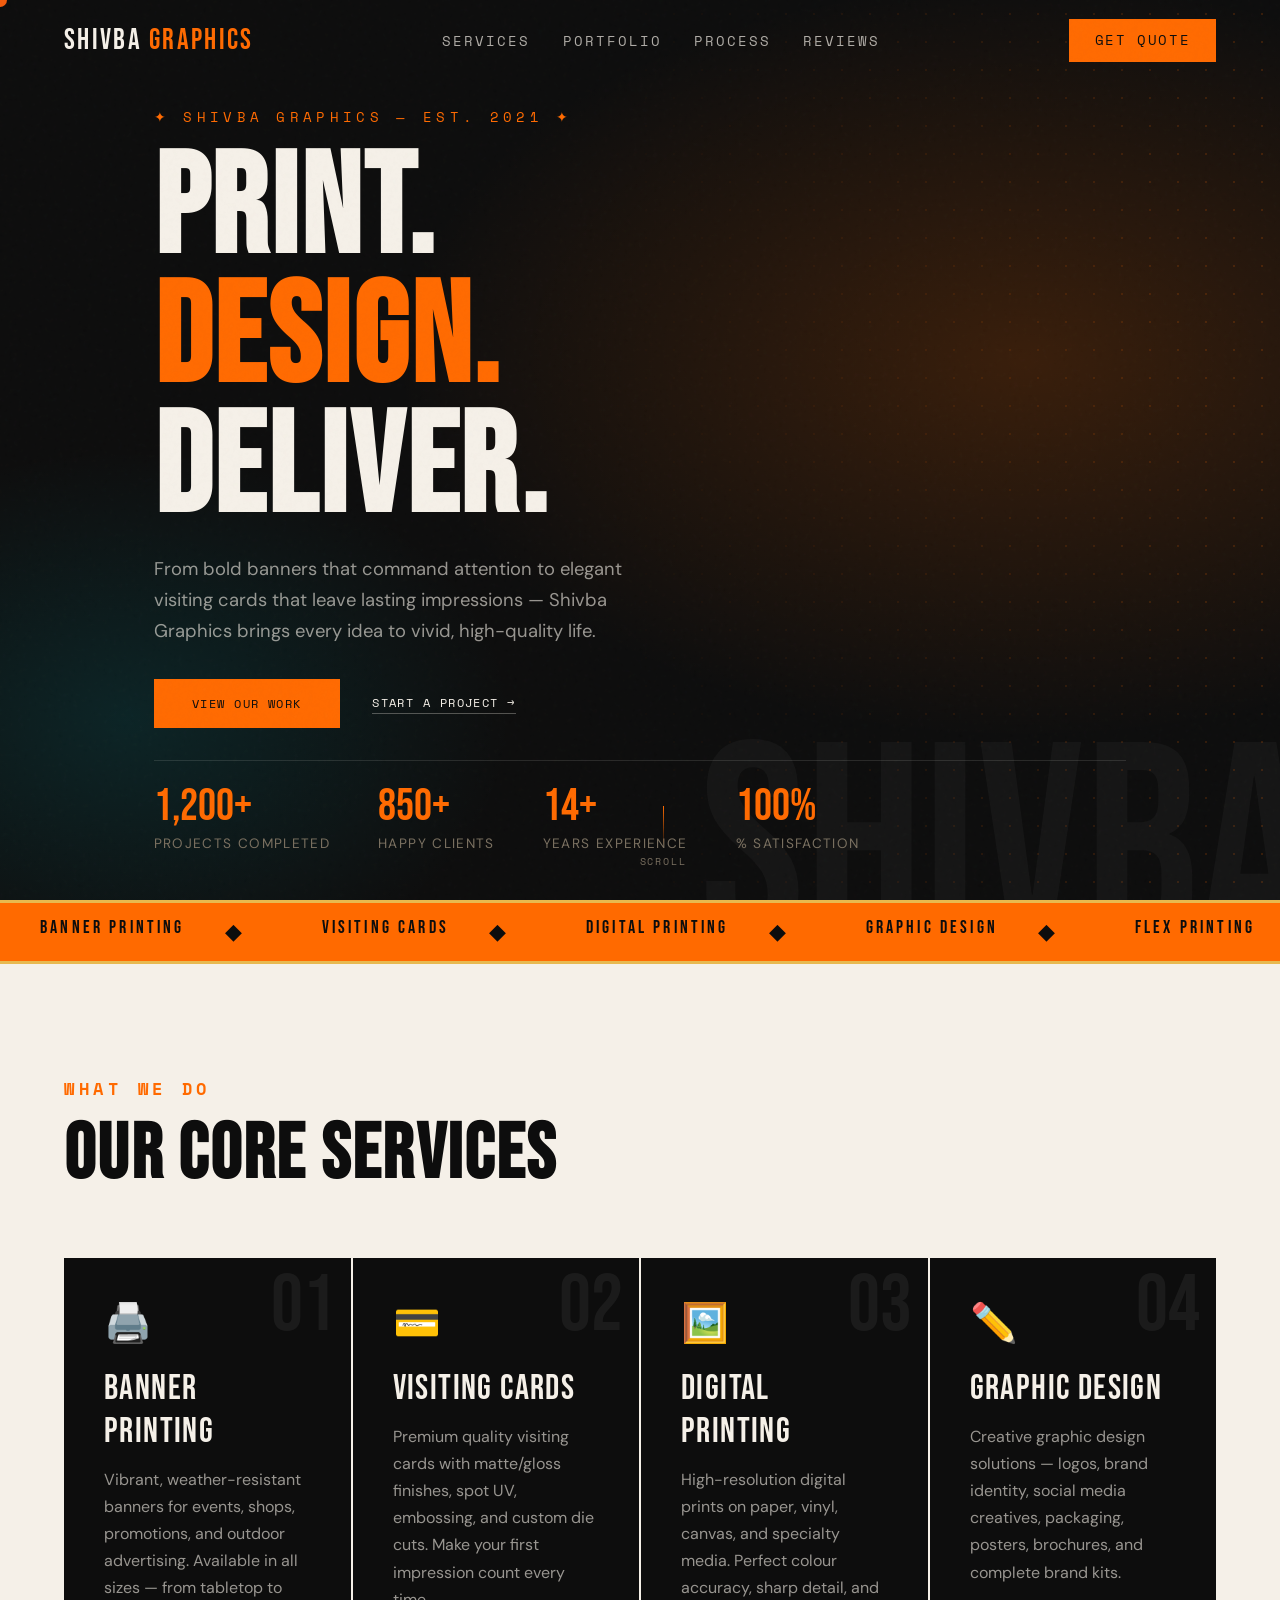
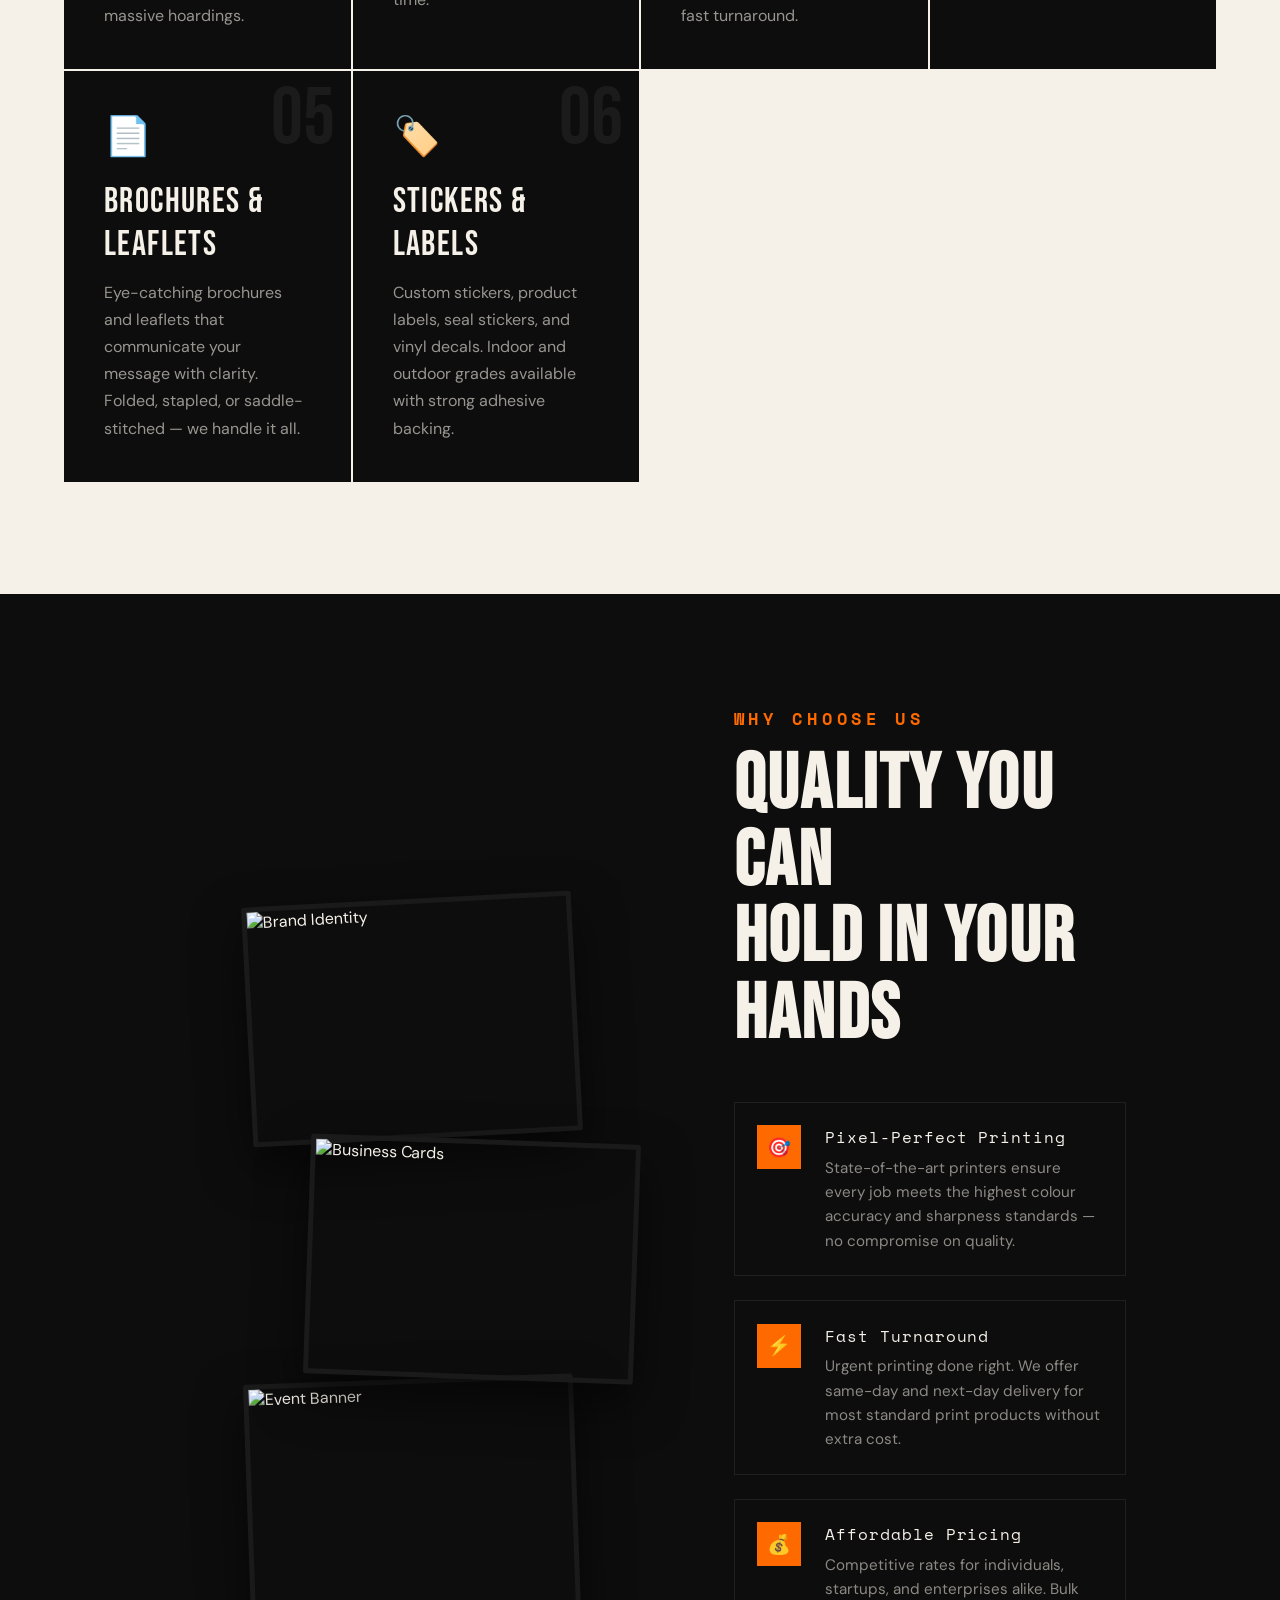
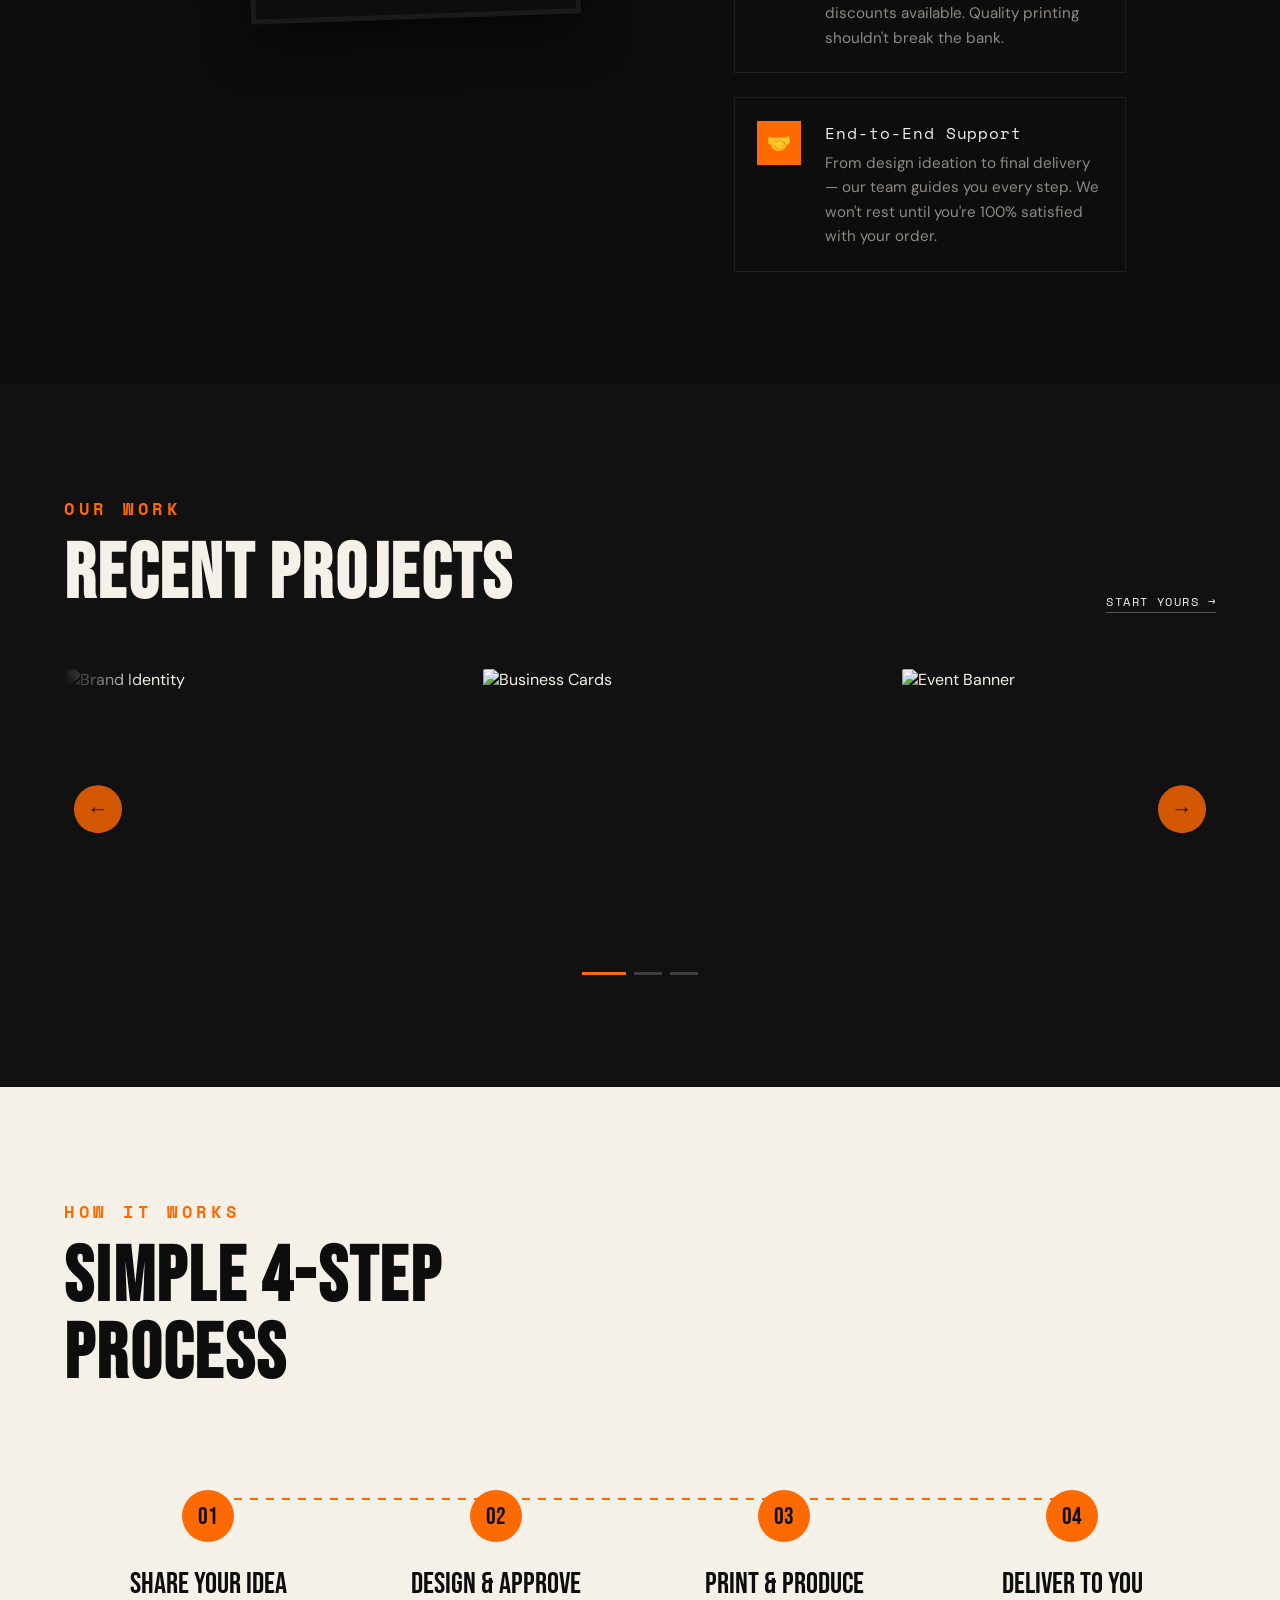
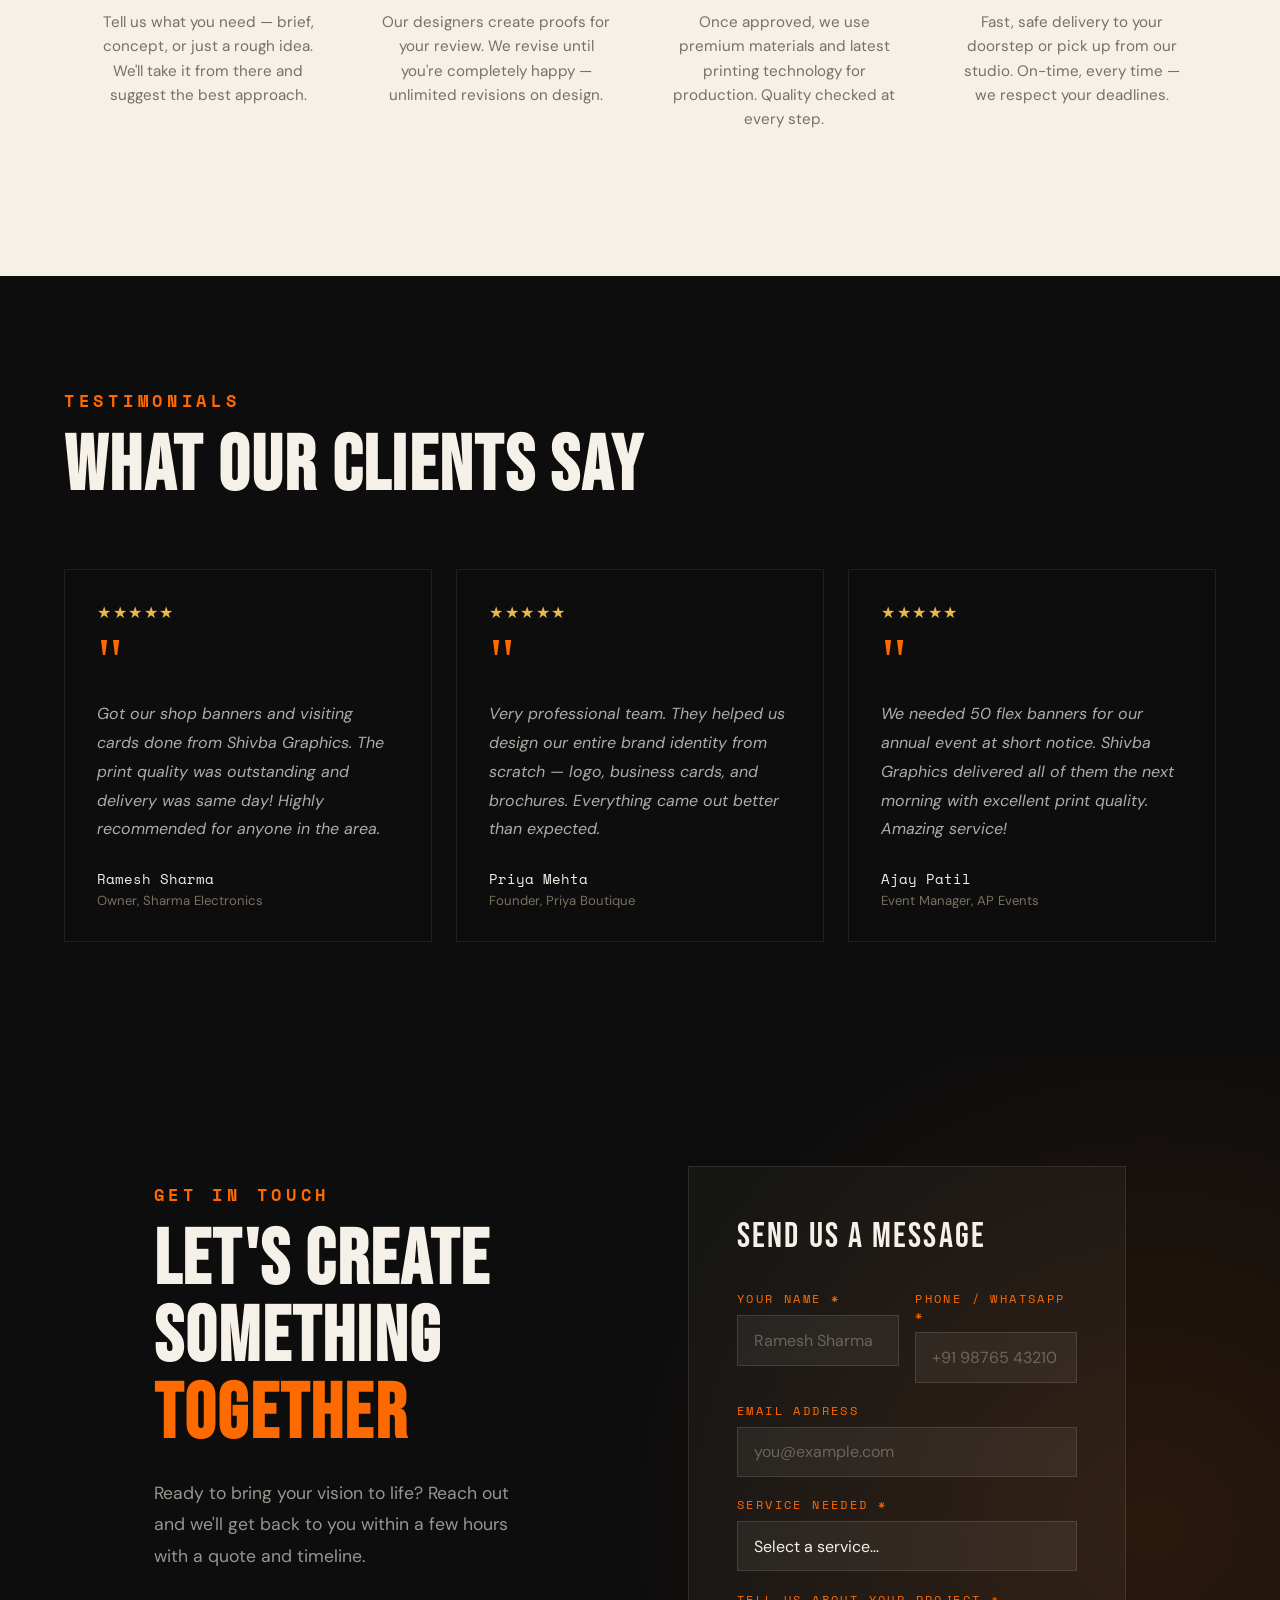
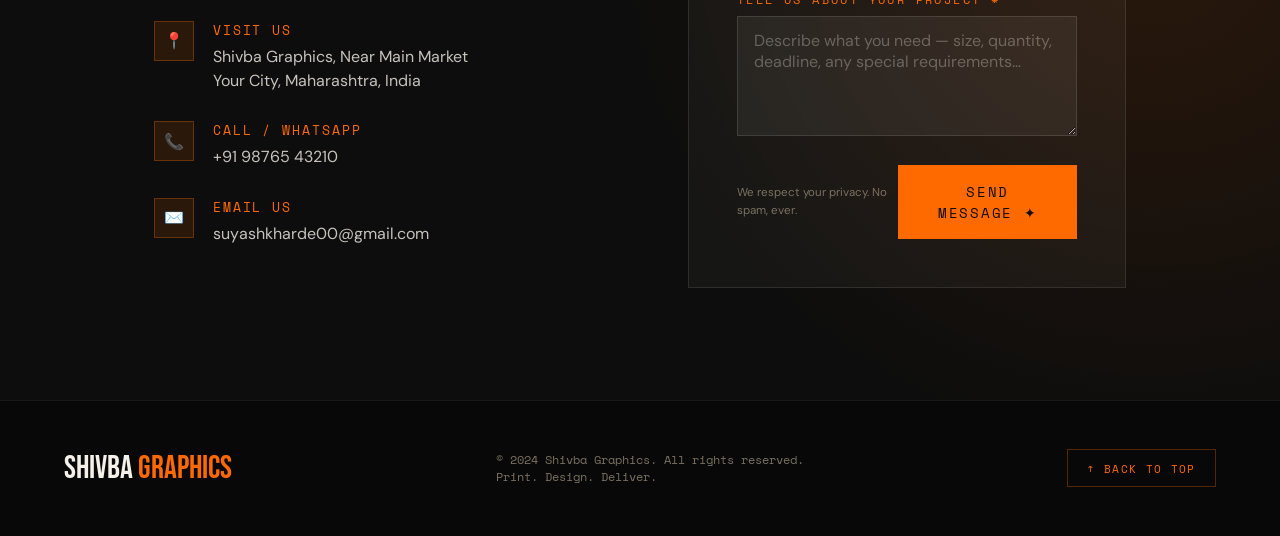
==== index.html @ 0ee02edb "First commit" ====
<!DOCTYPE html>
<html lang="en">
<head>
  <meta charset="UTF-8" />
  <meta name="viewport" content="width=device-width, initial-scale=1.0"/>
  <title>Shivba Graphics – Print. Design. Deliver.</title>
  <link href="https://fonts.googleapis.com/css2?family=Bebas+Neue&family=DM+Sans:ital,wght@0,300;0,400;0,600;1,300&family=Space+Mono:wght@400;700&display=swap" rel="stylesheet"/>
  <style>
    :root {
      --ink:    #0d0d0d;
      --paper:  #f5f0e8;
      --saffron:#ff6a00;
      --gold:   #e8b94f;
      --cyan:   #00c8d7;
      --red:    #e63946;
      --muted:  #7a7060;
      --white:  #ffffff;
    }

    *, *::before, *::after { box-sizing: border-box; margin:0; padding:0; }

    html { scroll-behavior: smooth; }

    body {
      background: var(--ink);
      color: var(--paper);
      font-family: 'DM Sans', sans-serif;
      overflow-x: hidden;
      cursor: none;
    }

    /* ── Custom Cursor ── */
    #cursor {
      width: 14px; height: 14px;
      background: var(--saffron);
      border-radius: 50%;
      position: fixed;
      pointer-events: none;
      z-index: 9999;
      transform: translate(-50%,-50%);
      transition: transform .1s, background .2s, width .2s, height .2s;
      mix-blend-mode: difference;
    }
    #cursor.big { width:40px; height:40px; background: var(--gold); }

    /* ── Noise overlay ── */
    body::before {
      content:'';
      position:fixed; inset:0;
      background-image: url("data:image/svg+xml,%3Csvg viewBox='0 0 200 200' xmlns='http://www.w3.org/2000/svg'%3E%3Cfilter id='n'%3E%3CfeTurbulence type='fractalNoise' baseFrequency='.9' numOctaves='4' stitchTiles='stitch'/%3E%3C/filter%3E%3Crect width='100%25' height='100%25' filter='url(%23n)' opacity='.04'/%3E%3C/svg%3E");
      pointer-events:none; z-index:9998; opacity:.5;
    }

    /* ── NAV ── */
    nav {
      position:fixed; top:0; left:0; right:0;
      display:flex; align-items:center; justify-content:space-between;
      padding: 1.2rem 4rem;
      z-index:500;
      transition: background .4s, backdrop-filter .4s;
    }
    nav.scrolled { background: rgba(13,13,13,.85); backdrop-filter: blur(12px); }

    .logo {
      font-family: 'Bebas Neue', cursive;
      font-size: 1.8rem;
      letter-spacing: .08em;
      color: var(--paper);
      text-decoration: none;
    }
    .logo span { color: var(--saffron); }

    .nav-links { display:flex; gap:2rem; list-style:none; }
    .nav-links a {
      font-family:'Space Mono', monospace;
      font-size:.85rem; letter-spacing:.15em; text-transform:uppercase;
      color: var(--paper); text-decoration:none; opacity:.7;
      transition: opacity .2s, color .2s;
    }
    .nav-links a:hover { opacity:1; color:var(--saffron); }

    .nav-cta {
      font-family:'Space Mono', monospace;
      font-size:.85rem; letter-spacing:.12em; text-transform:uppercase;
      background: var(--saffron); color: var(--ink);
      border:none; padding:.7rem 1.6rem; cursor:none;
      transition: background .2s, transform .15s;
    }
    .nav-cta:hover { background: var(--gold); transform: translateY(-2px); }

    /* ── HERO ── */
    #hero {
      height: 100vh;
      max-height: 100vh;
      display: flex; flex-direction: column;
      padding: 0 12vw;
      position: relative;
      overflow: hidden;
    }
    .hero-content {
      margin-top: auto;
      padding-top: 2rem;
      padding-bottom: 3rem;
      position: relative; z-index: 1;
      overflow: hidden;
    }
    .hero-stats {
      display:flex; gap:3rem;
      margin-top:2rem; padding-top:1.5rem;
      border-top:1px solid rgba(245,240,232,.12);
      opacity:0; animation: fade-up .6s 1.3s forwards;
    }

    .hero-bg {
      position:absolute; inset:0;
      background:
        radial-gradient(ellipse 70% 60% at 80% 40%, rgba(255,106,0,.18) 0%, transparent 70%),
        radial-gradient(ellipse 50% 50% at 10% 80%, rgba(0,200,215,.12) 0%, transparent 60%),
        var(--ink);
    }

    /* Animated halftone dots */
    .halftone {
      position:absolute; top:0; right:0;
      width:55%; height:100%;
      background-image: radial-gradient(circle, rgba(255,106,0,.25) 1px, transparent 1px);
      background-size: 28px 28px;
      animation: halftone-drift 8s ease-in-out infinite alternate;
      mask-image: linear-gradient(to left, rgba(0,0,0,.7), transparent);
      -webkit-mask-image: linear-gradient(to left, rgba(0,0,0,.7), transparent);
    }
    @keyframes halftone-drift { from{transform:translate(0,0)} to{transform:translate(-12px,8px)} }

    /* Big background text */
    .hero-bg-text {
      position:absolute; bottom:-6rem; right:-2rem;
      font-family:'Bebas Neue', cursive;
      font-size:22vw; line-height:1;
      color:rgba(255,255,255,.03);
      white-space:nowrap; pointer-events:none;
      animation: bg-float 6s ease-in-out infinite alternate;
    }
    @keyframes bg-float { from{transform:translateY(0)} to{transform:translateY(-20px)} }

    /* Floating ink splatter shapes */
    .ink-blob {
      position:absolute; border-radius:50%;
      animation: blob-move 7s ease-in-out infinite alternate;
      pointer-events:none;
    }
    .ink-blob:nth-child(1){ width:320px;height:320px; background:radial-gradient(circle,rgba(255,106,0,.1),transparent); top:8%; right:25%; animation-delay:0s; }
    .ink-blob:nth-child(2){ width:200px;height:200px; background:radial-gradient(circle,rgba(0,200,215,.12),transparent); top:40%; right:10%; animation-delay:2s; }
    .ink-blob:nth-child(3){ width:150px;height:150px; background:radial-gradient(circle,rgba(232,185,79,.1),transparent); top:20%; right:42%; animation-delay:4s; }
    @keyframes blob-move { from{transform:scale(1) translate(0,0)} to{transform:scale(1.12) translate(12px,-15px)} }

    .hero-eyebrow {
      font-family:'Space Mono', monospace;
      font-size:.9rem; letter-spacing:.3em; text-transform:uppercase;
      color:var(--saffron); margin-bottom:1.2rem;
      opacity:0; animation: fade-up .6s .2s forwards;
    }

    .hero-title {
      font-family:'Bebas Neue', cursive;
      font-size: clamp(4rem, 11vw, 11rem);
      line-height: .92;
      letter-spacing: .02em;
      position:relative; z-index:1;
    }
    .hero-title .line { display:block; overflow:hidden; }
    .hero-title .line span {
      display:block;
      transform: translateY(110%);
      animation: slide-up .7s cubic-bezier(.16,1,.3,1) forwards;
    }
    .hero-title .line:nth-child(1) span { animation-delay:.35s; }
    .hero-title .line:nth-child(2) span { animation-delay:.5s; color:var(--saffron); }
    .hero-title .line:nth-child(3) span { animation-delay:.65s; }

    .hero-sub {
      max-width:520px;
      font-size:1.15rem; line-height:1.7; color:rgba(245,240,232,.6);
      margin-top:1.2rem;
      opacity:0; animation: fade-up .6s .9s forwards;
    }

    .hero-actions {
      display:flex; align-items:center; gap:2rem;
      margin-top:2rem;
      opacity:0; animation: fade-up .6s 1.1s forwards;
    }
    .btn-primary {
      background:var(--saffron); color:var(--ink);
      font-family:'Space Mono', monospace;
      font-size:.75rem; letter-spacing:.12em; text-transform:uppercase;
      padding:1rem 2.4rem; text-decoration:none;
      display:inline-block; position:relative; overflow:hidden;
      transition: color .3s;
    }
    .btn-primary::before {
      content:''; position:absolute; inset:0;
      background:var(--ink); transform:translateX(-101%);
      transition: transform .3s cubic-bezier(.16,1,.3,1);
    }
    .btn-primary:hover { color:var(--paper); }
    .btn-primary:hover::before { transform:translateX(0); }
    .btn-primary span { position:relative; }

    .btn-ghost {
      font-family:'Space Mono', monospace;
      font-size:.75rem; letter-spacing:.12em; text-transform:uppercase;
      color:var(--paper); text-decoration:none;
      border-bottom:1px solid rgba(245,240,232,.3);
      padding-bottom:.15rem;
      transition: color .2s, border-color .2s;
    }
    .btn-ghost:hover { color:var(--gold); border-color:var(--gold); }

    .stat-num {
      font-family:'Bebas Neue', cursive;
      font-size:2.8rem; color:var(--saffron);
      display:block; line-height:1;
    }
    .stat-label {
      font-size:.85rem; letter-spacing:.1em; text-transform:uppercase;
      color:var(--muted); margin-top:.3rem;
    }

    /* Scroll indicator */
    .scroll-hint {
      position:absolute; bottom:2rem; left:50%; transform:translateX(-50%);
      display:flex; flex-direction:column; align-items:center; gap:.5rem;
      font-family:'Space Mono', monospace; font-size:.6rem; letter-spacing:.2em;
      text-transform:uppercase; color:var(--muted);
      animation: fade-up .6s 1.6s both;
    }
    .scroll-line {
      width:1px; height:40px; background:linear-gradient(var(--saffron), transparent);
      animation: scroll-pulse 1.5s ease-in-out infinite;
    }
    @keyframes scroll-pulse { 0%,100%{transform:scaleY(1);opacity:.6} 50%{transform:scaleY(1.3);opacity:1} }

    @keyframes fade-up {
      from{opacity:0; transform:translateY(20px)}
      to  {opacity:1; transform:translateY(0)}
    }
    @keyframes slide-up {
      to { transform: translateY(0); }
    }

    /* ── MARQUEE STRIP ── */
    .marquee-strip {
      background: var(--saffron); padding:.9rem 0; overflow:hidden;
      border-top:3px solid var(--gold); border-bottom:3px solid var(--gold);
    }
    .marquee-inner {
      display:flex; width:max-content;
      animation: marquee-scroll 22s linear infinite;
    }
    .marquee-item {
      white-space:nowrap;
      font-family:'Bebas Neue', cursive;
      font-size:1.1rem; letter-spacing:.18em;
      color:var(--ink); padding:0 2.5rem;
    }
    .marquee-dot { color:var(--ink); font-size:1.4rem; margin-right:2.5rem; }
    @keyframes marquee-scroll { from{transform:translateX(0)} to{transform:translateX(-50%)} }

    /* ── SECTION BASICS ── */
    section { padding:7rem 4rem; }
    .section-label {
      font-family:'Space Mono', monospace;
      font-size:1.05rem; font-weight:700; letter-spacing:.28em; text-transform:uppercase;
      color:var(--saffron); margin-bottom:1rem;
    }
    .section-title {
      font-family:'Bebas Neue', cursive;
      font-size: clamp(3.5rem, 6vw, 6.5rem);
      line-height:1; letter-spacing:.03em;
    }

    /* ── SERVICES ── */
    #services { background:var(--paper); color:var(--ink); position:relative; overflow:hidden; }
    #services .section-label { color:var(--saffron); }

    .services-grid {
      display:grid; grid-template-columns:repeat(auto-fit, minmax(260px,1fr));
      gap:2px; margin-top:4rem;
    }
    .service-card {
      background:var(--ink); color:var(--paper);
      padding:2.5rem; position:relative; overflow:hidden;
      transition:transform .3s cubic-bezier(.16,1,.3,1);
    }
    .service-card::before {
      content:''; position:absolute; inset:0;
      background:var(--saffron); transform:translateY(101%);
      transition:transform .4s cubic-bezier(.16,1,.3,1);
      z-index:0;
    }
    .service-card:hover { transform:translateY(-6px); }
    .service-card:hover::before { transform:translateY(0); }
    .service-card:hover .service-icon,
    .service-card:hover .service-name,
    .service-card:hover .service-desc { color:var(--ink) !important; }
    .service-card:hover .service-num { color:rgba(0,0,0,.15); }

    .service-card > * { position:relative; z-index:1; }

    .service-num {
      font-family:'Bebas Neue', cursive;
      font-size:5rem; line-height:1; color:rgba(255,255,255,.06);
      position:absolute; top:.5rem; right:1rem;
      transition:color .3s;
    }
    .service-icon { font-size:2.4rem; margin-bottom:1.2rem; display:block; transition:color .3s; }
    .service-name {
      font-family:'Bebas Neue', cursive;
      font-size:2.2rem; letter-spacing:.04em;
      margin-bottom:.8rem; transition:color .3s;
    }
    .service-desc { font-size:1rem; line-height:1.7; color:rgba(245,240,232,.6); transition:color .3s; }

    /* ── WHY US / FEATURES ── */
    #features {
      background:var(--ink);
      display:grid; grid-template-columns:420px 1fr; gap:5rem; align-items:center;
      padding-left:12vw; /* match hero margins */
      padding-right:12vw;
    }

    #features .image-col {
      position:relative;
      display:flex; align-items:center; justify-content:flex-end; padding-right:1.5rem;
    }

    /* Move the text column slightly to the right to give breathing room from images */
    #features > div:nth-child(2) {
      padding-left:5rem;
    }

    /* Vertical zigzag stack — 3 images offset left/right and overlapping vertically */
    .features-img-wrap {
      position:relative;
      width:390px; /* 50% larger than before */
      height:780px; /* 50% larger */
      margin:0 auto;
      flex-shrink:0;
    }

    .features-img-wrap .feat-img {
      position:absolute;
      width:330px; /* 50% larger */
      height:240px; /* 50% larger */
      object-fit:cover;
      border:5px solid #1a1a1a;
      box-shadow:0 20px 48px rgba(0,0,0,.55);
      transition:transform .3s ease, box-shadow .3s ease;
      border-radius:3px;
    }

    /* Image 1 — top, shifted left */
    .features-img-wrap .feat-img--1 {
      top:0px;
      left:90px; /* nudged further right */
      transform:rotate(-3deg);
      z-index:1;
    }
    /* Image 2 — middle, shifted right, overlaps img1 bottom */
    .features-img-wrap .feat-img--2 {
      top:240px; /* 160 -> 240 */
      left:150px; /* nudged further right */
      transform:rotate(2deg);
      z-index:3;
    }
    /* Image 3 — bottom, shifted left again, overlaps img2 bottom */
    .features-img-wrap .feat-img--3 {
      top:480px; /* 320 -> 480 */
      left:90px; /* nudged further right */
      transform:rotate(-2deg);
      z-index:2;
    }

    .features-img-wrap .feat-img:hover {
      transform:rotate(0deg) scale(1.04);
      box-shadow:0 24px 50px rgba(0,0,0,.7);
      z-index:10;
    }

    .img-accent {
      position:absolute; bottom:-1.5rem; right:-3rem;
      width:140px; height:140px;
      background:var(--saffron);
      display:flex; align-items:center; justify-content:center;
      z-index:20;
    }
    .img-accent-text {
      font-family:'Bebas Neue', cursive;
      font-size:.75rem; letter-spacing:.1em;
      text-align:center; color:var(--ink); padding:.8rem;
      line-height:1.3;
    }
    .img-accent-num { font-size:2.2rem; display:block; }

    .features-list { margin-top:3rem; display:flex; flex-direction:column; gap:1.5rem; }
    .feature-item {
      display:flex; gap:1.5rem; align-items:flex-start;
      padding:1.4rem; border:1px solid rgba(245,240,232,.08);
      transition:border-color .3s, background .3s;
    }
    .feature-item:hover { border-color:var(--saffron); background:rgba(255,106,0,.04); }
    .feature-icon-box {
      width:44px; height:44px; flex-shrink:0;
      background:var(--saffron); display:flex; align-items:center; justify-content:center;
      font-size:1.2rem;
    }
    .feature-title { font-family:'Space Mono', monospace; font-size:1rem; letter-spacing:.06em; margin-bottom:.4rem; }
    .feature-desc { font-size:.95rem; color:rgba(245,240,232,.55); line-height:1.6; }

    /* ── PORTFOLIO ── */
    #portfolio { background:#111; overflow:hidden; }
    .portfolio-header { display:flex; justify-content:space-between; align-items:flex-end; margin-bottom:2.5rem; }

    /* Netflix-style scroll row */
    .portfolio-scroll-wrap {
      position:relative;
    }
    .portfolio-row {
      display:flex; gap:1.2rem;
      overflow-x:auto; overflow-y:visible;
      scroll-snap-type:x mandatory;
      -webkit-overflow-scrolling:touch;
      padding:1rem 0 2rem;
      scrollbar-width:none;
      cursor:grab;
    }
    .portfolio-row:active { cursor:grabbing; }
    .portfolio-row::-webkit-scrollbar { display:none; }

    .port-card {
      flex:0 0 400px; height:263px;
      position:relative; overflow:hidden;
      scroll-snap-align:start;
      border-radius:2px;
      transition:transform .35s cubic-bezier(.16,1,.3,1), box-shadow .35s;
      cursor:none;
    }
    .port-card:hover {
      transform:scale(1.06) translateY(-6px);
      box-shadow:0 20px 50px rgba(0,0,0,.6);
      z-index:10;
    }
    .port-card img {
      width:100%; height:100%; object-fit:cover;
      transition:transform .5s cubic-bezier(.16,1,.3,1);
    }
    .port-card:hover img { transform:scale(1.08); }

    .port-overlay {
      position:absolute; inset:0;
      background:linear-gradient(to top, rgba(13,13,13,.92) 0%, rgba(13,13,13,.1) 55%, transparent 100%);
      opacity:0; transition:opacity .3s;
      display:flex; align-items:flex-end; padding:1.2rem;
    }
    .port-card:hover .port-overlay { opacity:1; }
    .port-label {
      font-family:'Bebas Neue', cursive;
      font-size:1.4rem; letter-spacing:.06em; color:var(--paper);
    }
    .port-tag { font-size:.72rem; letter-spacing:.18em; text-transform:uppercase; color:var(--saffron); display:block; margin-bottom:.3rem; }

    /* Fade edges */
    .portfolio-scroll-wrap::before,
    .portfolio-scroll-wrap::after {
      content:''; position:absolute; top:0; bottom:0; width:80px; z-index:5; pointer-events:none;
    }
    .portfolio-scroll-wrap::before { left:0;  background:linear-gradient(to right, #111, transparent); }
    .portfolio-scroll-wrap::after  { right:0; background:linear-gradient(to left,  #111, transparent); }

    /* Arrow buttons */
    .scroll-btn {
      position:absolute; top:50%; transform:translateY(-60%);
      width:48px; height:48px; border-radius:50%;
      background:rgba(255,106,0,.9); border:none; color:var(--ink);
      font-size:1.3rem; display:flex; align-items:center; justify-content:center;
      cursor:none; z-index:10;
      transition:background .2s, transform .2s;
      opacity:0.9;
    }
    .scroll-btn:hover { background:var(--gold); transform:translateY(-60%) scale(1.1); }
    .scroll-btn.left  { left:10px; }
    .scroll-btn.right { right:10px; }

    /* Progress dots */
    .port-dots { display:flex; gap:.5rem; justify-content:center; margin-top:.5rem; }
    .port-dot {
      width:28px; height:3px; background:rgba(245,240,232,.2);
      transition:background .3s, width .3s;
    }
    .port-dot.active { background:var(--saffron); width:44px; }

    /* ── PROCESS ── */
    #process { background:var(--paper); color:var(--ink); }
    .process-steps {
      display:grid; grid-template-columns:repeat(4,1fr); gap:0;
      margin-top:4rem; position:relative;
    }
    .process-steps::before {
      content:''; position:absolute; top:2.5rem; left:12%; right:12%; height:2px;
      background:repeating-linear-gradient(to right, var(--saffron) 0, var(--saffron) 8px, transparent 8px, transparent 16px);
    }
    .step {
      padding:2rem 1.5rem; text-align:center; position:relative;
    }
    .step-circle {
      width:52px; height:52px; border-radius:50%;
      background:var(--saffron); color:var(--ink);
      font-family:'Bebas Neue', cursive; font-size:1.5rem;
      display:flex; align-items:center; justify-content:center;
      margin:0 auto 1.5rem;
      position:relative; z-index:1;
      transition:transform .3s, background .3s;
    }
    .step:hover .step-circle { transform:scale(1.15); background:var(--ink); color:var(--paper); }
    .step-title { font-family:'Bebas Neue', cursive; font-size:1.9rem; margin-bottom:.5rem; }
    .step-desc { font-size:.95rem; color:var(--muted); line-height:1.6; }

    /* ── TESTIMONIALS ── */
    #testimonials { background:var(--ink); }
    .testimonials-grid { display:grid; grid-template-columns:repeat(3,1fr); gap:1.5rem; margin-top:4rem; }
    .testi-card {
      padding:2rem; border:1px solid rgba(245,240,232,.08);
      position:relative; overflow:hidden;
      transition:border-color .3s, transform .3s;
    }
    .testi-card:hover { border-color:rgba(255,106,0,.4); transform:translateY(-4px); }
    .testi-quote { font-size:4rem; font-family:'Georgia', serif; color:var(--saffron); line-height:.7; margin-bottom:1rem; }
    .testi-text { font-size:1rem; line-height:1.8; color:rgba(245,240,232,.7); margin-bottom:1.5rem; font-style:italic; }
    .testi-name { font-family:'Space Mono', monospace; font-size:.9rem; color:var(--paper); }
    .testi-role { font-size:.82rem; color:var(--muted); margin-top:.2rem; }
    .testi-stars { color:var(--gold); letter-spacing:.1em; margin-bottom:1rem; font-size:1rem; }

    /* ── CONTACT ── */
    #contact {
      background:
        radial-gradient(ellipse 60% 80% at 90% 50%, rgba(255,106,0,.12) 0%, transparent 70%),
        var(--ink);
      display:grid; grid-template-columns:1fr 1fr; gap:6rem; align-items:start;
      padding-left: 12vw; padding-right: 12vw;
    }

    .contact-info { padding-top:1rem; }
    .contact-info .section-title { margin-bottom:1.5rem; }
    .contact-tagline { font-size:1.1rem; line-height:1.8; color:rgba(245,240,232,.6); max-width:380px; }

    .contact-details { margin-top:3rem; display:flex; flex-direction:column; gap:1.8rem; }
    .contact-detail {
      display:flex; align-items:flex-start; gap:1.2rem;
    }
    .detail-icon {
      width:40px; height:40px; flex-shrink:0;
      background:rgba(255,106,0,.12); border:1px solid rgba(255,106,0,.3);
      display:flex; align-items:center; justify-content:center; font-size:1rem;
    }
    .detail-label { font-family:'Space Mono', monospace; font-size:.8rem; letter-spacing:.15em; text-transform:uppercase; color:var(--saffron); margin-bottom:.3rem; }
    .detail-value { font-size:1rem; color:rgba(245,240,232,.8); line-height:1.5; }

    .social-links { display:flex; gap:1rem; margin-top:2.5rem; }
    .social-link {
      width:40px; height:40px;
      background:rgba(245,240,232,.07); border:1px solid rgba(245,240,232,.12);
      display:flex; align-items:center; justify-content:center;
      text-decoration:none; font-size:1rem;
      transition:background .2s, border-color .2s, transform .2s;
    }
    .social-link:hover { background:var(--saffron); border-color:var(--saffron); transform:translateY(-3px); }

    /* Contact Form */
    .contact-form {
      background:rgba(245,240,232,.04);
      border:1px solid rgba(245,240,232,.1);
      padding:3rem;
    }
    .form-title {
      font-family:'Bebas Neue', cursive; font-size:2.2rem;
      letter-spacing:.06em; margin-bottom:2rem; color:var(--paper);
    }

    .form-row { display:grid; grid-template-columns:1fr 1fr; gap:1rem; }
    .form-group { margin-bottom:1.2rem; position:relative; }
    .form-group label {
      display:block; font-family:'Space Mono', monospace;
      font-size:.75rem; letter-spacing:.2em; text-transform:uppercase;
      color:var(--saffron); margin-bottom:.5rem;
    }
    .form-group input,
    .form-group select,
    .form-group textarea {
      width:100%; padding:.85rem 1rem;
      background:rgba(245,240,232,.06);
      border:1px solid rgba(245,240,232,.12);
      color:var(--paper);
      font-family:'DM Sans', sans-serif; font-size:1rem;
      outline:none; transition:border-color .2s, background .2s;
      cursor:none;
    }
    .form-group input::placeholder,
    .form-group textarea::placeholder { color:rgba(245,240,232,.3); }
    .form-group input:focus,
    .form-group select:focus,
    .form-group textarea:focus {
      border-color:var(--saffron); background:rgba(255,106,0,.05);
    }
    .form-group select { appearance:none; }
    .form-group textarea { resize:vertical; min-height:120px; }

    /* Make select options readable in the contact form */
    .contact-form .form-group select option {
      color: #000 !important;
      background: var(--paper) !important;
    }
    .form-bottom { display:flex; align-items:center; justify-content:space-between; margin-top:1.5rem; }
    .form-privacy { font-size:.72rem; color:var(--muted); max-width:180px; line-height:1.5; }
    .form-submit {
      background:var(--saffron); color:var(--ink);
      font-family:'Space Mono', monospace;
      font-size:.88rem; letter-spacing:.12em; text-transform:uppercase;
      border:none; padding:1rem 2rem; cursor:none;
      position:relative; overflow:hidden;
      transition:background .2s;
    }
    .form-submit::after {
      content:''; position:absolute; inset:0;
      background:rgba(255,255,255,.2); transform:translateX(-101%);
      transition:transform .3s;
    }
    .form-submit:hover::after { transform:translateX(0); }

    .form-msg { margin-top:1rem; font-size:.82rem; padding:.6rem 1rem; display:none; }
    .form-msg.success { background:rgba(0,200,100,.15); border-left:3px solid #00c864; color:#00c864; display:block; }
    .form-msg.error   { background:rgba(230,57,70,.15);  border-left:3px solid var(--red);  color:var(--red);  display:block; }

    /* ── FOOTER ── */
    footer {
      background:#080808;
      padding:3rem 4rem;
      display:flex; align-items:center; justify-content:space-between;
      border-top:1px solid rgba(245,240,232,.07);
    }
    .footer-logo { font-family:'Bebas Neue', cursive; font-size:2rem; color:var(--paper); }
    .footer-logo span { color:var(--saffron); }
    .footer-copy { font-size:.75rem; color:var(--muted); font-family:'Space Mono', monospace; }
    .footer-back {
      font-family:'Space Mono', monospace; font-size:.7rem; letter-spacing:.12em;
      text-transform:uppercase; color:var(--saffron); text-decoration:none;
      border:1px solid rgba(255,106,0,.3); padding:.6rem 1.2rem;
      transition:background .2s, color .2s;
    }
    .footer-back:hover { background:var(--saffron); color:var(--ink); }

    /* ── SCROLL REVEAL ── */
    .reveal {
      opacity:0; transform:translateY(36px);
      transition:opacity .7s cubic-bezier(.16,1,.3,1), transform .7s cubic-bezier(.16,1,.3,1);
    }
    .reveal.visible { opacity:1; transform:translateY(0); }
    .reveal-d1 { transition-delay:.1s; }
    .reveal-d2 { transition-delay:.2s; }
    .reveal-d3 { transition-delay:.3s; }
    .reveal-d4 { transition-delay:.4s; }

    /* ── RESPONSIVE ── */
    @media(max-width:1024px){
      #features { grid-template-columns:1fr; }
      #features > div:nth-child(2) { padding-left:0; }
      #contact   { grid-template-columns:1fr; gap:3rem; padding-left:6vw; padding-right:6vw; }
      .process-steps { grid-template-columns:repeat(2,1fr); }
      .process-steps::before { display:none; }
      .testimonials-grid { grid-template-columns:1fr; }
    }
    @media(max-width:768px){
      nav { padding:1rem 1.5rem; }
      .nav-links { display:none; }
      section { padding:5rem 1.5rem; }
      #hero { padding:0 6vw; }
      #hero .hero-content { padding-bottom: 3rem; }
      #contact { padding-left:1.5rem; padding-right:1.5rem; }
      .form-row { grid-template-columns:1fr; }
      footer { flex-direction:column; gap:1.5rem; text-align:center; }
      .hero-stats { flex-wrap:wrap; gap:2rem; }
      .port-card { flex:0 0 325px; height:213px; }
      .scroll-btn { width:36px; height:36px; font-size:1rem; }
    }
  </style>
</head>
<body>

<div id="cursor"></div>

<!-- ═══ NAV ═══ -->
<nav id="navbar">
  <a href="#hero" class="logo">Shivba <span>Graphics</span></a>
  <ul class="nav-links">
    <li><a href="#services">Services</a></li>
    <li><a href="#portfolio">Portfolio</a></li>
    <li><a href="#process">Process</a></li>
    <li><a href="#testimonials">Reviews</a></li>
  </ul>
  <button class="nav-cta" onclick="document.getElementById('contact').scrollIntoView({behavior:'smooth'})">Get Quote</button>
</nav>

<!-- ═══ HERO ═══ -->
<section id="hero">
  <div class="hero-bg"></div>
  <div class="halftone"></div>
  <div class="hero-bg-text">SHIVBA</div>
  <div class="ink-blob"></div>
  <div class="ink-blob"></div>
  <div class="ink-blob"></div>

  <div class="hero-content">
    <p class="hero-eyebrow">✦ Shivba Graphics — Est. 2021 ✦</p>

  <h1 class="hero-title">
    <span class="line"><span>Print.</span></span>
    <span class="line"><span>Design.</span></span>
    <span class="line"><span>Deliver.</span></span>
  </h1>

  <p class="hero-sub">
    From bold banners that command attention to elegant visiting cards that leave lasting impressions — Shivba Graphics brings every idea to vivid, high-quality life.
  </p>

  <div class="hero-actions">
    <a href="#portfolio" class="btn-primary"><span>View Our Work</span></a>
    <a href="#contact" class="btn-ghost">Start a Project →</a>
  </div>

  <div class="hero-stats">
    <div>
      <span class="stat-num" data-count="1200">0</span>
      <div class="stat-label">Projects Completed</div>
    </div>
    <div>
      <span class="stat-num" data-count="850">0</span>
      <div class="stat-label">Happy Clients</div>
    </div>
    <div>
      <span class="stat-num" data-count="14">0</span>
      <div class="stat-label">Years Experience</div>
    </div>
    <div>
      <span class="stat-num" data-count="100">0</span>
      <div class="stat-label">% Satisfaction</div>
    </div>
  </div>

  <div class="scroll-hint">
    <div class="scroll-line"></div>
    Scroll
  </div>
  </div><!-- end .hero-content -->
</section>

<!-- ═══ MARQUEE ═══ -->
<div class="marquee-strip">
  <div class="marquee-inner" id="marquee">
    <span class="marquee-item">Banner Printing</span><span class="marquee-dot">◆</span>
    <span class="marquee-item">Visiting Cards</span><span class="marquee-dot">◆</span>
    <span class="marquee-item">Digital Printing</span><span class="marquee-dot">◆</span>
    <span class="marquee-item">Graphic Design</span><span class="marquee-dot">◆</span>
    <span class="marquee-item">Flex Printing</span><span class="marquee-dot">◆</span>
    <span class="marquee-item">Branding</span><span class="marquee-dot">◆</span>
    <span class="marquee-item">Logo Design</span><span class="marquee-dot">◆</span>
    <span class="marquee-item">Poster Design</span><span class="marquee-dot">◆</span>
    <span class="marquee-item">Sticker Printing</span><span class="marquee-dot">◆</span>
    <span class="marquee-item">Brochures</span><span class="marquee-dot">◆</span>
    <!-- Duplicate for seamless loop -->
    <span class="marquee-item">Banner Printing</span><span class="marquee-dot">◆</span>
    <span class="marquee-item">Visiting Cards</span><span class="marquee-dot">◆</span>
    <span class="marquee-item">Digital Printing</span><span class="marquee-dot">◆</span>
    <span class="marquee-item">Graphic Design</span><span class="marquee-dot">◆</span>
    <span class="marquee-item">Flex Printing</span><span class="marquee-dot">◆</span>
    <span class="marquee-item">Branding</span><span class="marquee-dot">◆</span>
    <span class="marquee-item">Logo Design</span><span class="marquee-dot">◆</span>
    <span class="marquee-item">Poster Design</span><span class="marquee-dot">◆</span>
    <span class="marquee-item">Sticker Printing</span><span class="marquee-dot">◆</span>
    <span class="marquee-item">Brochures</span><span class="marquee-dot">◆</span>
  </div>
</div>

<!-- ═══ SERVICES ═══ -->
<section id="services">
  <p class="section-label reveal">What We Do</p>
  <h2 class="section-title reveal reveal-d1">Our Core Services</h2>

  <div class="services-grid">
    <div class="service-card reveal">
      <span class="service-num">01</span>
      <span class="service-icon">🖨️</span>
      <div class="service-name">Banner Printing</div>
      <p class="service-desc">Vibrant, weather-resistant banners for events, shops, promotions, and outdoor advertising. Available in all sizes — from tabletop to massive hoardings.</p>
    </div>
    <div class="service-card reveal reveal-d1">
      <span class="service-num">02</span>
      <span class="service-icon">💳</span>
      <div class="service-name">Visiting Cards</div>
      <p class="service-desc">Premium quality visiting cards with matte/gloss finishes, spot UV, embossing, and custom die cuts. Make your first impression count every time.</p>
    </div>
    <div class="service-card reveal reveal-d2">
      <span class="service-num">03</span>
      <span class="service-icon">🖼️</span>
      <div class="service-name">Digital Printing</div>
      <p class="service-desc">High-resolution digital prints on paper, vinyl, canvas, and specialty media. Perfect colour accuracy, sharp detail, and fast turnaround.</p>
    </div>
    <div class="service-card reveal reveal-d3">
      <span class="service-num">04</span>
      <span class="service-icon">✏️</span>
      <div class="service-name">Graphic Design</div>
      <p class="service-desc">Creative graphic design solutions — logos, brand identity, social media creatives, packaging, posters, brochures, and complete brand kits.</p>
    </div>
    <div class="service-card reveal">
      <span class="service-num">05</span>
      <span class="service-icon">📄</span>
      <div class="service-name">Brochures & Leaflets</div>
      <p class="service-desc">Eye-catching brochures and leaflets that communicate your message with clarity. Folded, stapled, or saddle-stitched — we handle it all.</p>
    </div>
    <div class="service-card reveal reveal-d1">
      <span class="service-num">06</span>
      <span class="service-icon">🏷️</span>
      <div class="service-name">Stickers & Labels</div>
      <p class="service-desc">Custom stickers, product labels, seal stickers, and vinyl decals. Indoor and outdoor grades available with strong adhesive backing.</p>
    </div>
  </div>
</section>

<!-- ═══ WHY US ═══ -->
<section id="features">
  <div class="image-col reveal">
    <div class="features-img-wrap">
      <img class="feat-img feat-img--1" src="https://images.unsplash.com/photo-1561070791-2526d30994b5?w=700&q=80" alt="Brand Identity" loading="lazy"/>
      <img class="feat-img feat-img--2" src="https://images.unsplash.com/photo-1636633762833-5d1658f1e29b?w=600&q=80" alt="Business Cards" loading="lazy"/>
      <img class="feat-img feat-img--3" src="https://images.unsplash.com/photo-1578662996442-48f60103fc96?w=600&q=80" alt="Event Banner" loading="lazy"/>
    </div>
    <!-- <div class="img-accent">
      <div class="img-accent-text">
        <span class="img-accent-num">14+</span>
        Years of Creative Excellence
      </div>
    </div> -->
  </div>

  <div>
    <p class="section-label reveal">Why Choose Us</p>
    <h2 class="section-title reveal reveal-d1">Quality You Can<br>Hold In Your Hands</h2>
    <div class="features-list">
      <div class="feature-item reveal reveal-d1">
        <div class="feature-icon-box">🎯</div>
        <div>
          <div class="feature-title">Pixel-Perfect Printing</div>
          <p class="feature-desc">State-of-the-art printers ensure every job meets the highest colour accuracy and sharpness standards — no compromise on quality.</p>
        </div>
      </div>
      <div class="feature-item reveal reveal-d2">
        <div class="feature-icon-box">⚡</div>
        <div>
          <div class="feature-title">Fast Turnaround</div>
          <p class="feature-desc">Urgent printing done right. We offer same-day and next-day delivery for most standard print products without extra cost.</p>
        </div>
      </div>
      <div class="feature-item reveal reveal-d3">
        <div class="feature-icon-box">💰</div>
        <div>
          <div class="feature-title">Affordable Pricing</div>
          <p class="feature-desc">Competitive rates for individuals, startups, and enterprises alike. Bulk discounts available. Quality printing shouldn't break the bank.</p>
        </div>
      </div>
      <div class="feature-item reveal reveal-d4">
        <div class="feature-icon-box">🤝</div>
        <div>
          <div class="feature-title">End-to-End Support</div>
          <p class="feature-desc">From design ideation to final delivery — our team guides you every step. We won't rest until you're 100% satisfied with your order.</p>
        </div>
      </div>
    </div>
  </div>
</section>

<!-- ═══ PORTFOLIO ═══ -->
<section id="portfolio">
  <div class="portfolio-header">
    <div>
      <p class="section-label reveal">Our Work</p>
      <h2 class="section-title reveal reveal-d1">Recent Projects</h2>
    </div>
    <a href="#contact" class="btn-ghost reveal">Start Yours →</a>
  </div>

  <div class="portfolio-scroll-wrap reveal">
    <button class="scroll-btn left" id="portLeft" aria-label="Scroll left">&#8592;</button>
    <button class="scroll-btn right" id="portRight" aria-label="Scroll right">&#8594;</button>

    <div class="portfolio-row" id="portRow">
      <div class="port-card">
        <img src="https://images.unsplash.com/photo-1561070791-2526d30994b5?w=700&q=80" alt="Brand Identity" loading="lazy"/>
        <div class="port-overlay">
          <div><span class="port-tag">Branding</span><div class="port-label">Complete Brand Identity</div></div>
        </div>
      </div>
      <div class="port-card">
        <img src="https://images.unsplash.com/photo-1636633762833-5d1658f1e29b?w=600&q=80" alt="Business Cards" loading="lazy"/>
        <div class="port-overlay">
          <div><span class="port-tag">Visiting Cards</span><div class="port-label">Premium Matte Finish</div></div>
        </div>
      </div>
      <div class="port-card">
        <img src="https://images.unsplash.com/photo-1578662996442-48f60103fc96?w=600&q=80" alt="Event Banner" loading="lazy"/>
        <div class="port-overlay">
          <div><span class="port-tag">Banner</span><div class="port-label">Event Banner Print</div></div>
        </div>
      </div>
      <div class="port-card">
        <img src="https://images.unsplash.com/photo-1524234107056-1c1f48f64ab8?w=600&q=80" alt="Poster Design" loading="lazy"/>
        <div class="port-overlay">
          <div><span class="port-tag">Graphic Design</span><div class="port-label">Marketing Poster</div></div>
        </div>
      </div>
      <div class="port-card">
        <img src="https://images.unsplash.com/photo-1611532736597-de2d4265fba3?w=600&q=80" alt="Brochure" loading="lazy"/>
        <div class="port-overlay">
          <div><span class="port-tag">Print Collateral</span><div class="port-label">Tri-fold Brochure</div></div>
        </div>
      </div>
      <div class="port-card">
        <!-- <img src="https://images.unsplash.com/photo-1558618666-fcd25c85cd64?w=600&q=80" alt="Digital Print" loading="lazy"/> -->
         <img src="assets\image_(5).png" alt="Digital Print" loading="lazy"/>
        <div class="port-overlay">
          <div><span class="port-tag">Digital Printing</span><div class="port-label">Large Format Print</div></div>
        </div>
      </div>
      <div class="port-card">
        <img src="https://images.unsplash.com/photo-1586953208448-b95a79798f07?w=600&q=80" alt="Sticker Labels" loading="lazy"/>
        <div class="port-overlay">
          <div><span class="port-tag">Stickers</span><div class="port-label">Custom Product Labels</div></div>
        </div>
      </div>
      <div class="port-card">
        <img src="https://images.unsplash.com/photo-1497366216548-37526070297c?w=600&q=80" alt="Office Branding" loading="lazy"/>
        <div class="port-overlay">
          <div><span class="port-tag">Signage</span><div class="port-label">Office Branding</div></div>
        </div>
      </div>
    </div>

    <div class="port-dots" id="portDots"></div>
  </div>
</section>

<!-- ═══ PROCESS ═══ -->
<section id="process">
  <p class="section-label reveal">How It Works</p>
  <h2 class="section-title reveal reveal-d1">Simple 4-Step<br>Process</h2>
  <div class="process-steps">
    <div class="step reveal">
      <div class="step-circle">01</div>
      <div class="step-title">Share Your Idea</div>
      <p class="step-desc">Tell us what you need — brief, concept, or just a rough idea. We'll take it from there and suggest the best approach.</p>
    </div>
    <div class="step reveal reveal-d1">
      <div class="step-circle">02</div>
      <div class="step-title">Design & Approve</div>
      <p class="step-desc">Our designers create proofs for your review. We revise until you're completely happy — unlimited revisions on design.</p>
    </div>
    <div class="step reveal reveal-d2">
      <div class="step-circle">03</div>
      <div class="step-title">Print & Produce</div>
      <p class="step-desc">Once approved, we use premium materials and latest printing technology for production. Quality checked at every step.</p>
    </div>
    <div class="step reveal reveal-d3">
      <div class="step-circle">04</div>
      <div class="step-title">Deliver to You</div>
      <p class="step-desc">Fast, safe delivery to your doorstep or pick up from our studio. On-time, every time — we respect your deadlines.</p>
    </div>
  </div>
</section>

<!-- ═══ TESTIMONIALS ═══ -->
<section id="testimonials">
  <p class="section-label reveal">Testimonials</p>
  <h2 class="section-title reveal reveal-d1">What Our Clients Say</h2>
  <div class="testimonials-grid">
    <div class="testi-card reveal">
      <div class="testi-stars">★★★★★</div>
      <div class="testi-quote">"</div>
      <p class="testi-text">Got our shop banners and visiting cards done from Shivba Graphics. The print quality was outstanding and delivery was same day! Highly recommended for anyone in the area.</p>
      <div class="testi-name">Ramesh Sharma</div>
      <div class="testi-role">Owner, Sharma Electronics</div>
    </div>
    <div class="testi-card reveal reveal-d1">
      <div class="testi-stars">★★★★★</div>
      <div class="testi-quote">"</div>
      <p class="testi-text">Very professional team. They helped us design our entire brand identity from scratch — logo, business cards, and brochures. Everything came out better than expected.</p>
      <div class="testi-name">Priya Mehta</div>
      <div class="testi-role">Founder, Priya Boutique</div>
    </div>
    <div class="testi-card reveal reveal-d2">
      <div class="testi-stars">★★★★★</div>
      <div class="testi-quote">"</div>
      <p class="testi-text">We needed 50 flex banners for our annual event at short notice. Shivba Graphics delivered all of them the next morning with excellent print quality. Amazing service!</p>
      <div class="testi-name">Ajay Patil</div>
      <div class="testi-role">Event Manager, AP Events</div>
    </div>
  </div>
</section>

<!-- ═══ CONTACT ═══ -->
<section id="contact">
  <div class="contact-info">
    <p class="section-label reveal">Get In Touch</p>
    <h2 class="section-title reveal reveal-d1">Let's Create<br>Something<br><span style="color:var(--saffron)">Together</span></h2>
    <p class="contact-tagline reveal reveal-d2">
      Ready to bring your vision to life? Reach out and we'll get back to you within a few hours with a quote and timeline.
    </p>

    <div class="contact-details">
      <div class="contact-detail reveal">
        <div class="detail-icon">📍</div>
        <div>
          <div class="detail-label">Visit Us</div>
          <div class="detail-value">Shivba Graphics, Near Main Market<br>Your City, Maharashtra, India</div>
        </div>
      </div>
      <div class="contact-detail reveal reveal-d1">
        <div class="detail-icon">📞</div>
        <div>
          <div class="detail-label">Call / WhatsApp</div>
          <div class="detail-value">+91 98765 43210</div>
        </div>
      </div>
      <div class="contact-detail reveal reveal-d2">
        <div class="detail-icon">✉️</div>
        <div>
          <div class="detail-label">Email Us</div>
          <div class="detail-value">suyashkharde00@gmail.com</div>
        </div>
      </div>
      <!-- <div class="contact-detail reveal reveal-d3">
        <div class="detail-icon">🕐</div>
        <div>
          <div class="detail-label">Working Hours</div>
          <div class="detail-value">Mon–Sat: 9:00 AM – 8:00 PM<br>Sunday: 10:00 AM – 4:00 PM</div>
        </div>
      </div> -->
    </div>

    <!-- <div class="social-links reveal">
      <a class="social-link" href="#" title="Instagram">📸</a>
      <a class="social-link" href="#" title="Facebook">📘</a>
      <a class="social-link" href="#" title="WhatsApp">💬</a>
      <a class="social-link" href="#" title="YouTube">▶️</a>
    </div> -->
  </div>

  <!-- Contact Form -->
  <div class="contact-form reveal reveal-d2">
    <div class="form-title">Send Us a Message</div>
    <form id="contactForm">
      <div class="form-row">
        <div class="form-group">
          <label>Your Name *</label>
          <input type="text" id="fname" placeholder="Ramesh Sharma" required/>
        </div>
        <div class="form-group">
          <label>Phone / WhatsApp *</label>
          <input type="tel" id="fphone" placeholder="+91 98765 43210" required/>
        </div>
      </div>
      <div class="form-group">
        <label>Email Address</label>
        <input type="email" id="femail" placeholder="you@example.com"/>
      </div>
      <div class="form-group">
        <label>Service Needed *</label>
        <select id="fservice" required>
          <option value="" disabled selected>Select a service…</option>
          <option>Banner Printing</option>
          <option>Visiting Cards</option>
          <option>Digital Printing</option>
          <option>Graphic Design</option>
          <option>Brochures & Leaflets</option>
          <option>Stickers & Labels</option>
          <option>Complete Branding</option>
          <option>Other / Multiple</option>
        </select>
      </div>
      <div class="form-group">
        <label>Tell Us About Your Project *</label>
        <textarea id="fmsg" placeholder="Describe what you need — size, quantity, deadline, any special requirements…" required></textarea>
      </div>
      <div class="form-bottom">
        <p class="form-privacy">We respect your privacy. No spam, ever.</p>
        <button type="submit" class="form-submit">Send Message ✦</button>
      </div>
      <div class="form-msg" id="formMsg"></div>
    </form>
  </div>
</section>

<!-- ═══ FOOTER ═══ -->
<footer>
  <div class="footer-logo">Shivba <span>Graphics</span></div>
  <p class="footer-copy">© 2024 Shivba Graphics. All rights reserved.<br>Print. Design. Deliver.</p>
  <a href="#hero" class="footer-back">↑ Back to Top</a>
</footer>

<script>
  /* ── Cursor ── */
  const cur = document.getElementById('cursor');
  document.addEventListener('mousemove', e => {
    cur.style.left = e.clientX + 'px';
    cur.style.top  = e.clientY + 'px';
  });
  document.querySelectorAll('a,button,input,select,textarea,.service-card,.port-item')
    .forEach(el => {
      el.addEventListener('mouseenter', () => cur.classList.add('big'));
      el.addEventListener('mouseleave', () => cur.classList.remove('big'));
    });

  /* ── Nav scroll ── */
  const nav = document.getElementById('navbar');
  window.addEventListener('scroll', () => {
    nav.classList.toggle('scrolled', scrollY > 60);
  });

  /* ── Scroll reveal ── */
  const observer = new IntersectionObserver(entries => {
    entries.forEach(e => { if(e.isIntersecting) e.target.classList.add('visible'); });
  }, {threshold:.12});
  document.querySelectorAll('.reveal').forEach(el => observer.observe(el));

  /* ── Counter animation ── */
  function animateCount(el, target, duration = 1800){
    let start = null;
    const step = ts => {
      if(!start) start = ts;
      const progress = Math.min((ts - start) / duration, 1);
      const ease = 1 - Math.pow(1 - progress, 3);
      el.textContent = Math.floor(ease * target).toLocaleString() + (target === 100 ? '%' : '+');
      if(progress < 1) requestAnimationFrame(step);
    };
    requestAnimationFrame(step);
  }

  const counterObserver = new IntersectionObserver(entries => {
    entries.forEach(e => {
      if(e.isIntersecting){
        const target = +e.target.dataset.count;
        animateCount(e.target, target);
        counterObserver.unobserve(e.target);
      }
    });
  }, {threshold:.5});
  document.querySelectorAll('[data-count]').forEach(el => counterObserver.observe(el));

  /* ── Portfolio Netflix Scroll ── */
  const portRow   = document.getElementById('portRow');
  const portLeft  = document.getElementById('portLeft');
  const portRight = document.getElementById('portRight');
  const dotsWrap  = document.getElementById('portDots');
  const cards     = portRow.querySelectorAll('.port-card');
  const CARD_W    = 400 + 19; // card width + gap (updated for 25% larger cards)

  // Build dots
  const totalDots = Math.ceil(cards.length / 3);
  for(let i = 0; i < totalDots; i++){
    const d = document.createElement('div');
    d.className = 'port-dot' + (i===0?' active':'');
    dotsWrap.appendChild(d);
  }

  function updateDots(){
    const idx = Math.round(portRow.scrollLeft / CARD_W / 3);
    dotsWrap.querySelectorAll('.port-dot').forEach((d,i) => d.classList.toggle('active', i===idx));
  }

  portRight.addEventListener('click', () => {
    portRow.scrollBy({left: CARD_W * 3, behavior:'smooth'});
  });
  portLeft.addEventListener('click', () => {
    portRow.scrollBy({left: -CARD_W * 3, behavior:'smooth'});
  });
  portRow.addEventListener('scroll', updateDots);

  // Drag to scroll
  let isDragging=false, startX, scrollStart;
  portRow.addEventListener('mousedown', e=>{isDragging=true; startX=e.pageX; scrollStart=portRow.scrollLeft;});
  window.addEventListener('mousemove', e=>{
    if(!isDragging) return;
    portRow.scrollLeft = scrollStart - (e.pageX - startX);
  });
  window.addEventListener('mouseup', ()=>isDragging=false);
  document.getElementById('contactForm').addEventListener('submit', async function(e){
    e.preventDefault();
    const btn = this.querySelector('.form-submit');
    const msg = document.getElementById('formMsg');
    btn.textContent = 'Sending…';
    btn.disabled = true;

    const name    = document.getElementById('fname').value;
    const phone   = document.getElementById('fphone').value;
    const email   = document.getElementById('femail').value;
    const service = document.getElementById('fservice').value;
    const message = document.getElementById('fmsg').value;

    // ── Option A: Formspree (replace YOUR_FORM_ID below after signing up at formspree.io) ──
    const res = await fetch('https://formspree.io/f/xaqkbewy', {
      method:'POST',
      headers:{'Content-Type':'application/json', 'Accept':'application/json'},
      body:JSON.stringify({name,phone,email,service,message})
    });
    if(res.ok){ showSuccess(); } else { showError(); }

    // ── Option B: mailto fallback (works offline / without backend) ──
    const subject = encodeURIComponent(`New Project Enquiry – ${service}`);
    const body    = encodeURIComponent(
      `Name: ${name}\nPhone: ${phone}\nEmail: ${email}\nService: ${service}\n\nMessage:\n${message}`
    );
    // window.location.href = `mailto:suyashkharde00@gmail.com?subject=${subject}&body=${body}`;
    // showSuccess();

    function showSuccess(){
      msg.className = 'form-msg success';
      msg.textContent = '✔ Message sent! We\'ll get back to you shortly.';
      btn.textContent = 'Send Message ✦';
      btn.disabled = false;
    }
    function showError(){
      msg.className = 'form-msg error';
      msg.textContent = '✖ Something went wrong. Please try WhatsApp or call directly.';
      btn.textContent = 'Send Message ✦';
      btn.disabled = false;
    }
  });
</script>
</body>
</html>
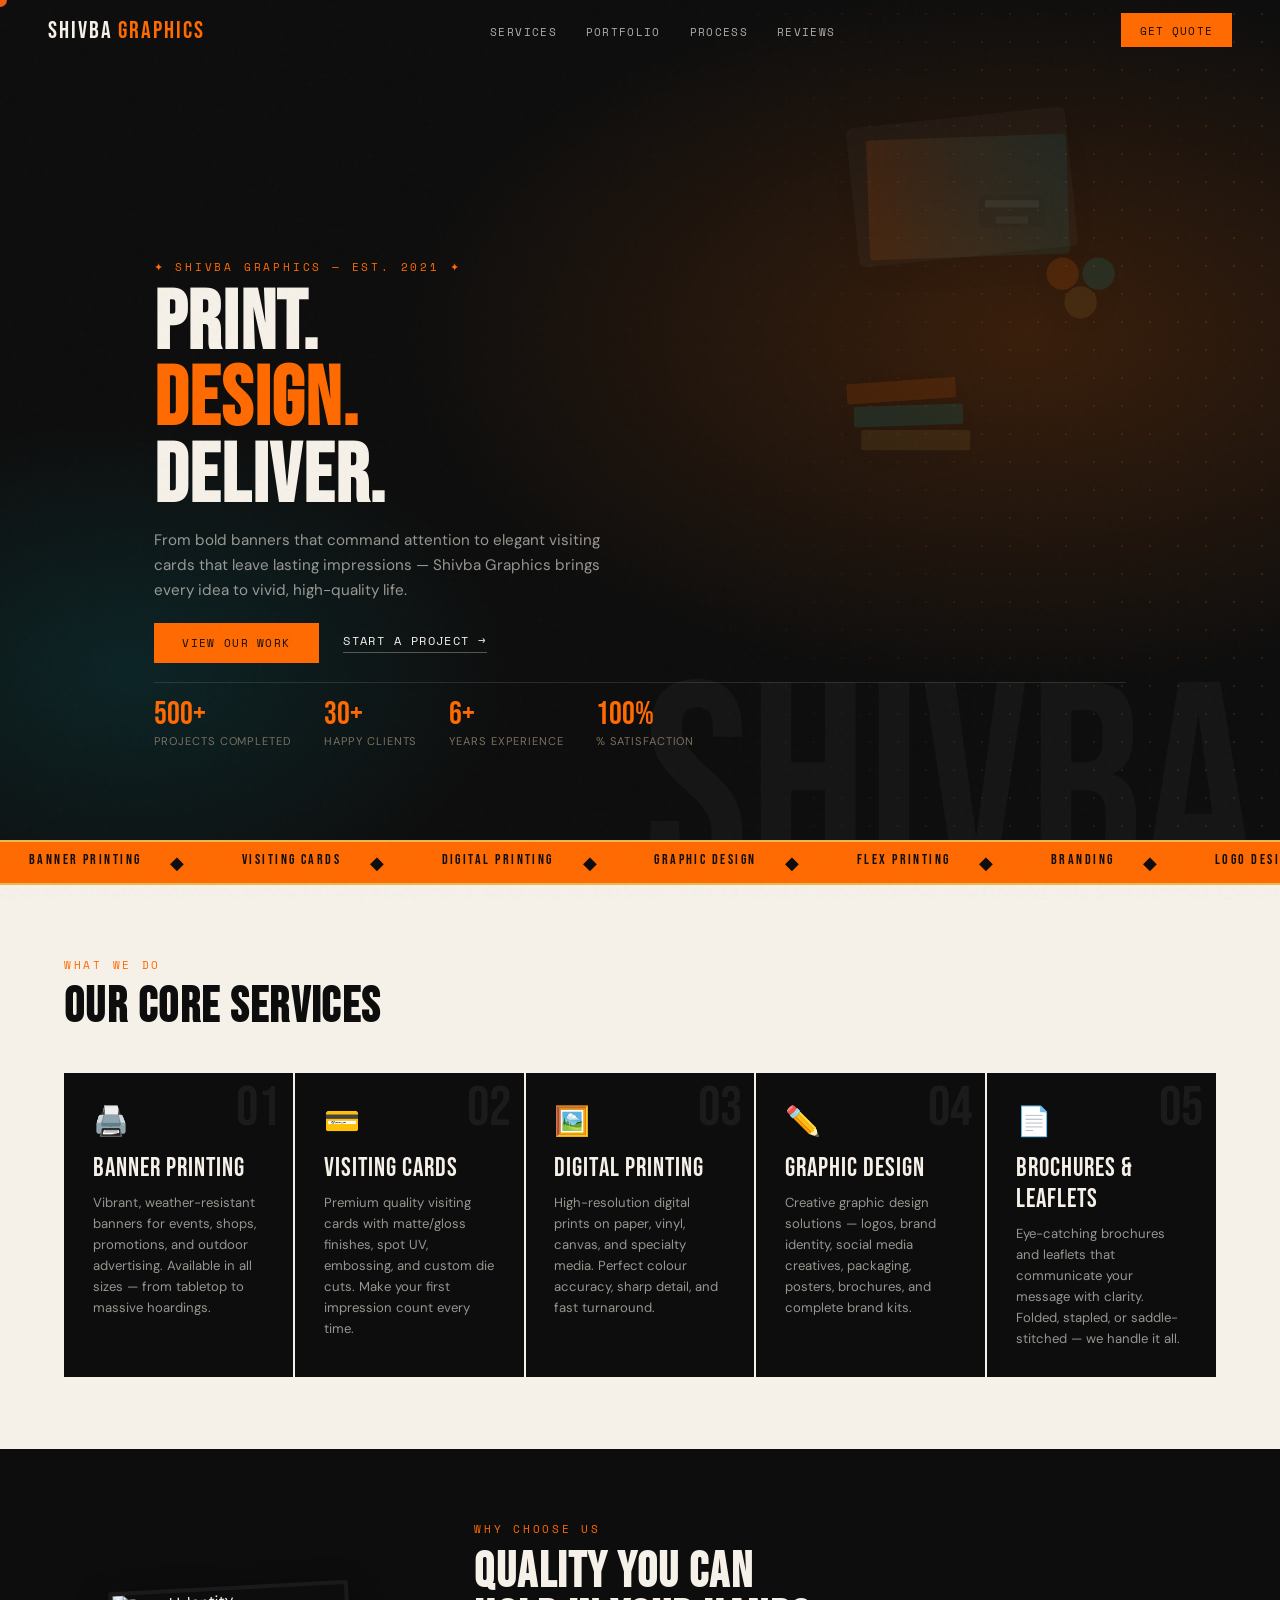
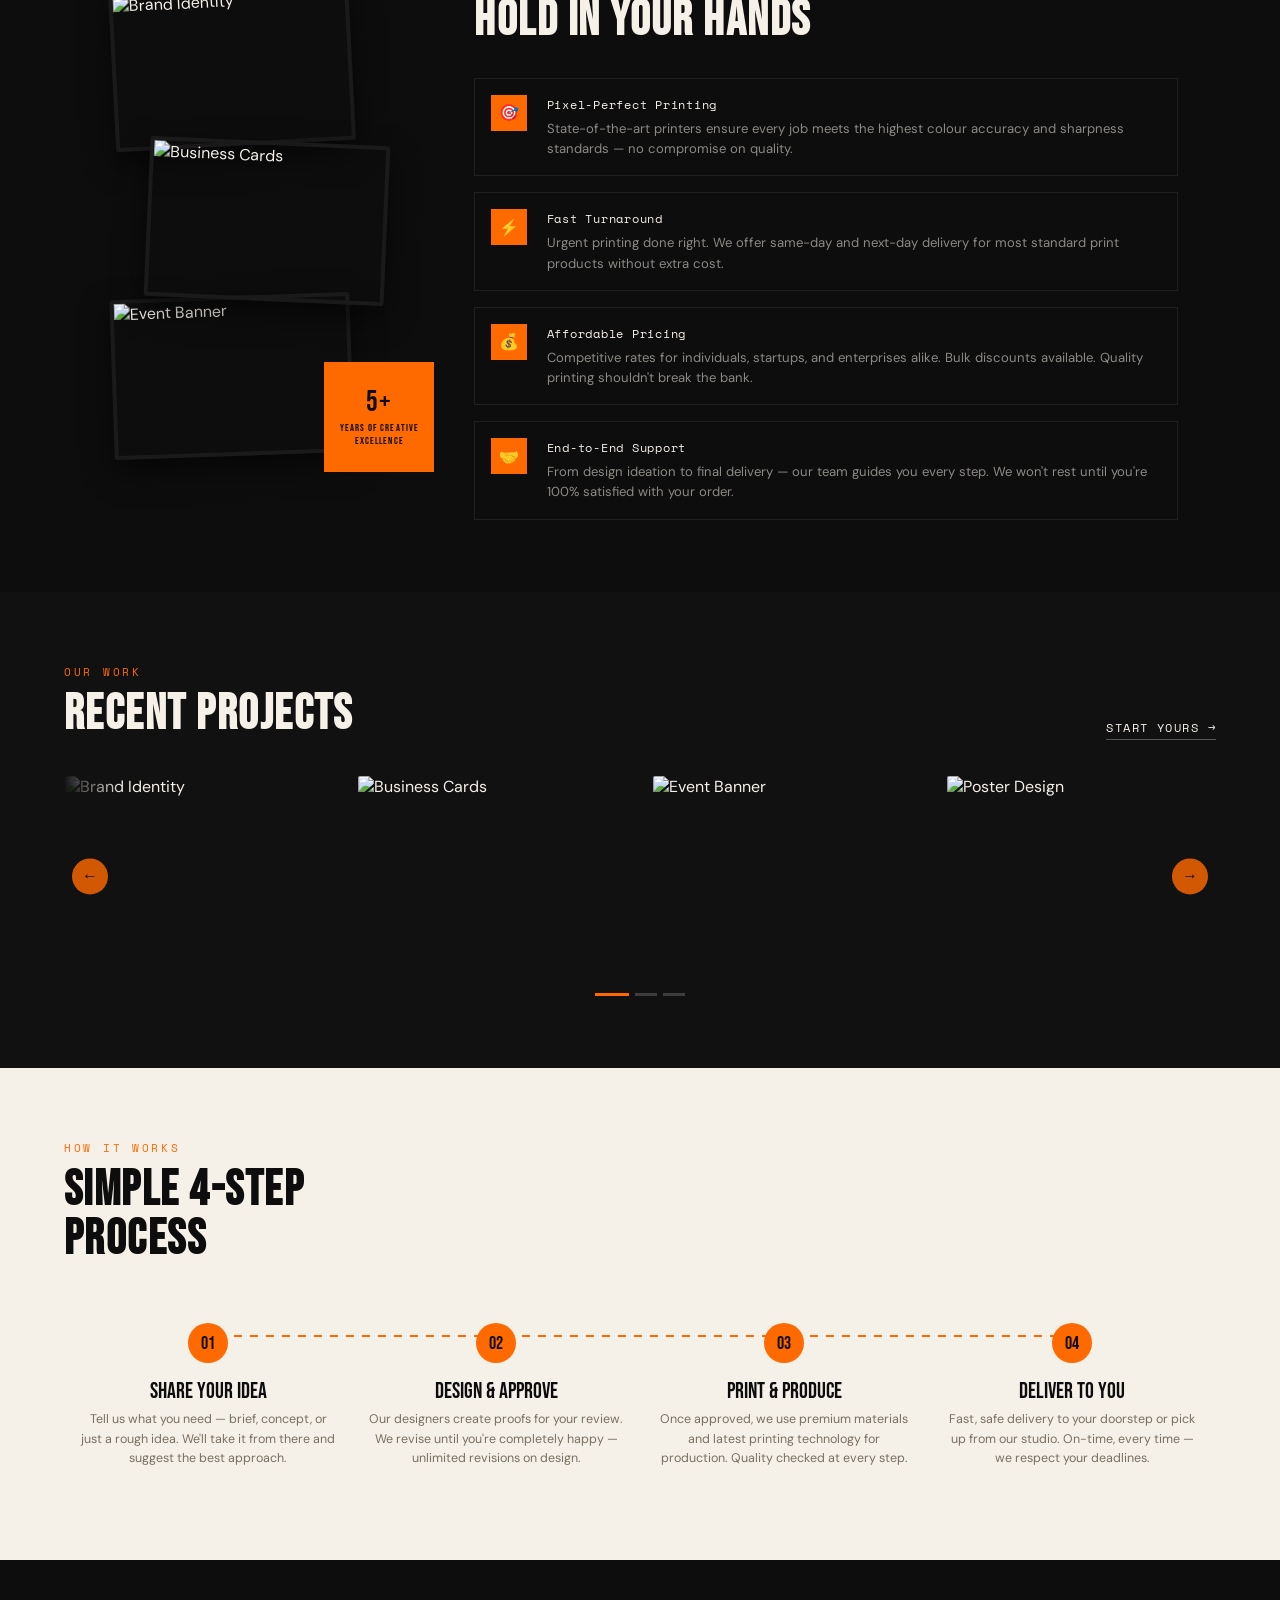
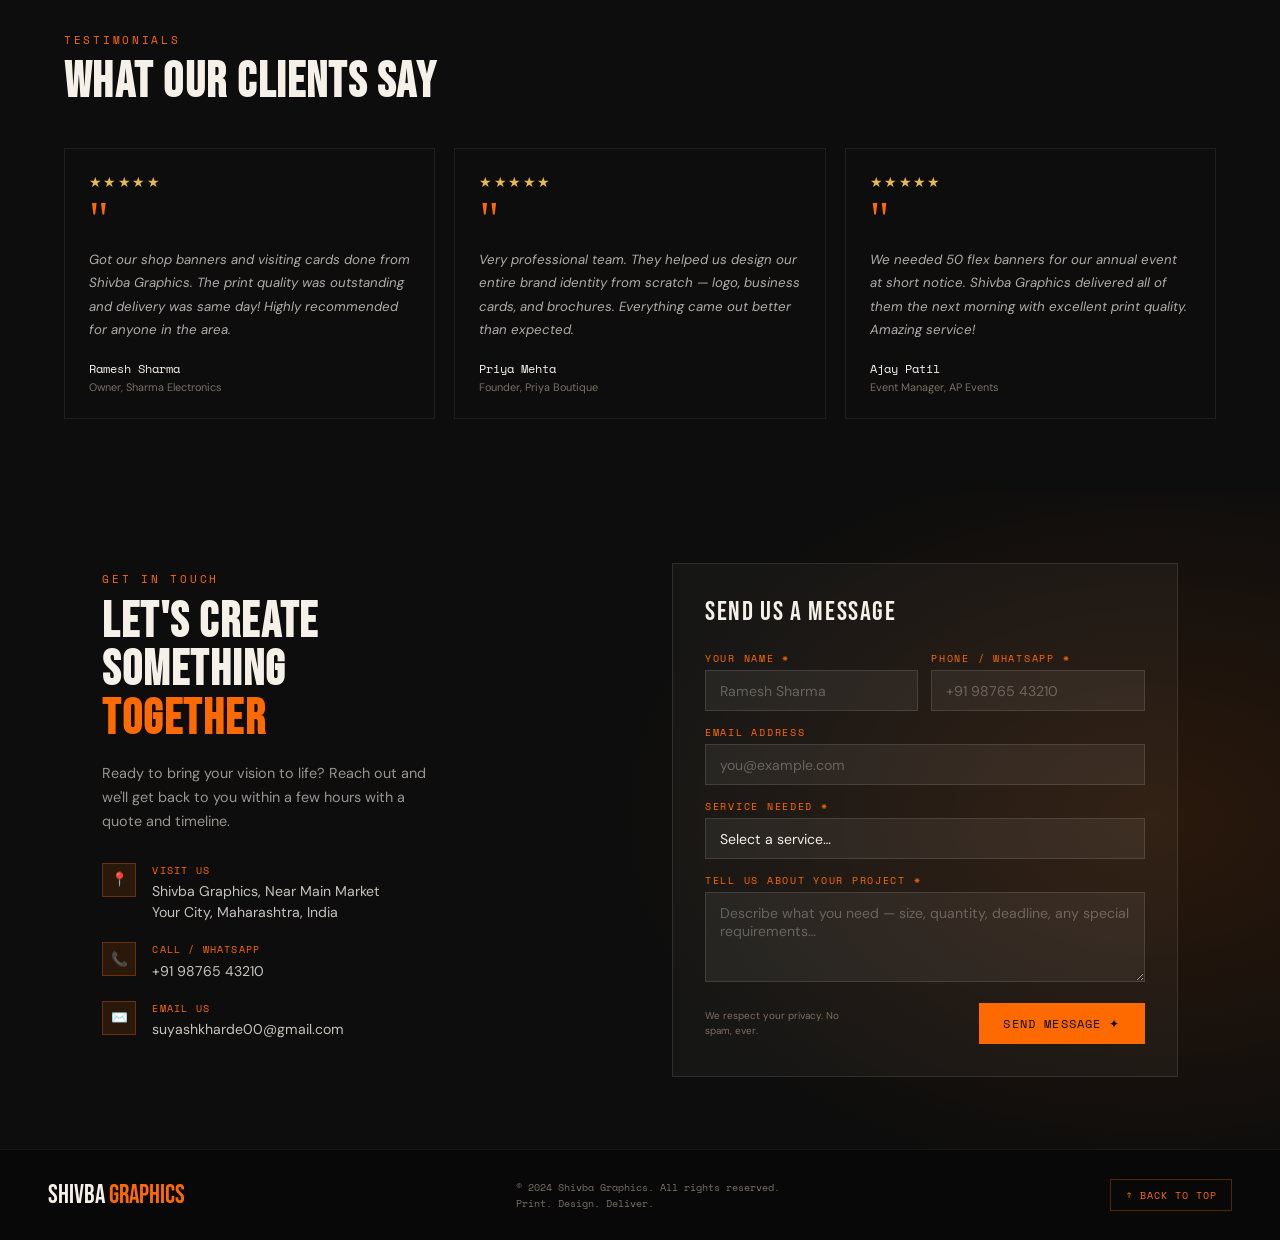
==== commit 97b5d0a4: "update hero section and view" ====
--- a/index.html
+++ b/index.html
@@ -55,7 +55,7 @@
     nav {
       position:fixed; top:0; left:0; right:0;
       display:flex; align-items:center; justify-content:space-between;
-      padding: 1.2rem 4rem;
+      padding: .8rem 3rem;
       z-index:500;
       transition: background .4s, backdrop-filter .4s;
     }
@@ -63,17 +63,17 @@
 
     .logo {
       font-family: 'Bebas Neue', cursive;
-      font-size: 1.8rem;
+      font-size: 1.5rem;
       letter-spacing: .08em;
       color: var(--paper);
       text-decoration: none;
     }
     .logo span { color: var(--saffron); }
 
-    .nav-links { display:flex; gap:2rem; list-style:none; }
+    .nav-links { display:flex; gap:1.8rem; list-style:none; }
     .nav-links a {
       font-family:'Space Mono', monospace;
-      font-size:.85rem; letter-spacing:.15em; text-transform:uppercase;
+      font-size:.7rem; letter-spacing:.12em; text-transform:uppercase;
       color: var(--paper); text-decoration:none; opacity:.7;
       transition: opacity .2s, color .2s;
     }
@@ -81,32 +81,33 @@
 
     .nav-cta {
       font-family:'Space Mono', monospace;
-      font-size:.85rem; letter-spacing:.12em; text-transform:uppercase;
+      font-size:.7rem; letter-spacing:.1em; text-transform:uppercase;
       background: var(--saffron); color: var(--ink);
-      border:none; padding:.7rem 1.6rem; cursor:none;
+      border:none; padding:.55rem 1.2rem; cursor:none;
       transition: background .2s, transform .15s;
     }
     .nav-cta:hover { background: var(--gold); transform: translateY(-2px); }
 
     /* ── HERO ── */
+    /* Ensure hero starts below the fixed navbar by using a CSS variable
+       set via JS to the navbar's height. Defaults to 0 when JS is unavailable. */
     #hero {
-      height: 100vh;
-      max-height: 100vh;
+      min-height: calc(100vh - var(--hero-top-offset, 0));
       display: flex; flex-direction: column;
-      padding: 0 12vw;
+      padding: var(--hero-top-offset, 0) 12vw;
       position: relative;
       overflow: hidden;
     }
     .hero-content {
       margin-top: auto;
-      padding-top: 2rem;
-      padding-bottom: 3rem;
+      padding-top: 1rem;
+      padding-bottom: 2rem;
       position: relative; z-index: 1;
       overflow: hidden;
     }
     .hero-stats {
-      display:flex; gap:3rem;
-      margin-top:2rem; padding-top:1.5rem;
+      display:flex; gap:2rem;
+      margin-top:1.2rem; padding-top:1rem;
       border-top:1px solid rgba(245,240,232,.12);
       opacity:0; animation: fade-up .6s 1.3s forwards;
     }
@@ -140,6 +141,36 @@
       white-space:nowrap; pointer-events:none;
       animation: bg-float 6s ease-in-out infinite alternate;
     }
+    /* Themed decorative SVG art above watermark (desktop-only) */
+    .hero-art{
+      position:absolute; top:12%; right:10%;
+      width:320px; height:220px; pointer-events:none; z-index:0;
+      opacity:.95; filter: drop-shadow(0 8px 22px rgba(0,0,0,.30));
+      /* increased motion and faster timing */
+      --r-start: -5deg; --r-end: 5deg; --ty: 16px;
+      animation: art-float 5s ease-in-out infinite alternate;
+      will-change: transform, opacity;
+    }
+    /* Additional themed pieces (desktop only) */
+    .hero-art--alt1{
+      position:absolute; top:26%; right:6%; width:180px; height:140px;
+      pointer-events:none; z-index:0; opacity:.92; filter: drop-shadow(0 10px 28px rgba(0,0,0,.26));
+      --r-start: 8deg; --r-end: 14deg; --ty: 12px;
+      animation: art-float 5.5s ease-in-out infinite alternate;
+      animation-delay: .35s;
+    }
+    .hero-art--alt2{
+      position:absolute; top:44%; right:22%; width:160px; height:120px;
+      pointer-events:none; z-index:0; opacity:.9; filter: drop-shadow(0 8px 20px rgba(0,0,0,.22));
+      --r-start: -14deg; --r-end: -8deg; --ty: 18px;
+      animation: art-float 6s ease-in-out infinite alternate;
+      animation-delay: .9s;
+    }
+    @media(max-width:1024px){ .hero-art, .hero-art--alt1, .hero-art--alt2 { display:none; } }
+    @keyframes art-float{
+      from{ transform: translateY(0) rotate(var(--r-start)); }
+      to  { transform: translateY(var(--ty)) rotate(var(--r-end)); }
+    }
     @keyframes bg-float { from{transform:translateY(0)} to{transform:translateY(-20px)} }
 
     /* Floating ink splatter shapes */
@@ -155,14 +186,14 @@
 
     .hero-eyebrow {
       font-family:'Space Mono', monospace;
-      font-size:.9rem; letter-spacing:.3em; text-transform:uppercase;
-      color:var(--saffron); margin-bottom:1.2rem;
+      font-size:.7rem; letter-spacing:.25em; text-transform:uppercase;
+      color:var(--saffron); margin-bottom:.7rem;
       opacity:0; animation: fade-up .6s .2s forwards;
     }
 
     .hero-title {
       font-family:'Bebas Neue', cursive;
-      font-size: clamp(4rem, 11vw, 11rem);
+      font-size: clamp(2.8rem, 6.5vw, 7rem);
       line-height: .92;
       letter-spacing: .02em;
       position:relative; z-index:1;
@@ -178,22 +209,22 @@
     .hero-title .line:nth-child(3) span { animation-delay:.65s; }
 
     .hero-sub {
-      max-width:520px;
-      font-size:1.15rem; line-height:1.7; color:rgba(245,240,232,.6);
+      max-width:460px;
+      font-size:.95rem; line-height:1.65; color:rgba(245,240,232,.6);
+      margin-top:.8rem;
+      opacity:0; animation: fade-up .6s .9s forwards;
+    }
+
+    .hero-actions {
+      display:flex; align-items:center; gap:1.5rem;
       margin-top:1.2rem;
-      opacity:0; animation: fade-up .6s .9s forwards;
-    }
-
-    .hero-actions {
-      display:flex; align-items:center; gap:2rem;
-      margin-top:2rem;
       opacity:0; animation: fade-up .6s 1.1s forwards;
     }
     .btn-primary {
       background:var(--saffron); color:var(--ink);
       font-family:'Space Mono', monospace;
-      font-size:.75rem; letter-spacing:.12em; text-transform:uppercase;
-      padding:1rem 2.4rem; text-decoration:none;
+      font-size:.68rem; letter-spacing:.12em; text-transform:uppercase;
+      padding:.75rem 1.8rem; text-decoration:none;
       display:inline-block; position:relative; overflow:hidden;
       transition: color .3s;
     }
@@ -218,12 +249,12 @@
 
     .stat-num {
       font-family:'Bebas Neue', cursive;
-      font-size:2.8rem; color:var(--saffron);
+      font-size:2rem; color:var(--saffron);
       display:block; line-height:1;
     }
     .stat-label {
-      font-size:.85rem; letter-spacing:.1em; text-transform:uppercase;
-      color:var(--muted); margin-top:.3rem;
+      font-size:.7rem; letter-spacing:.08em; text-transform:uppercase;
+      color:var(--muted); margin-top:.2rem;
     }
 
     /* Scroll indicator */
@@ -250,8 +281,8 @@
 
     /* ── MARQUEE STRIP ── */
     .marquee-strip {
-      background: var(--saffron); padding:.9rem 0; overflow:hidden;
-      border-top:3px solid var(--gold); border-bottom:3px solid var(--gold);
+      background: var(--saffron); padding:.6rem 0; overflow:hidden;
+      border-top:2px solid var(--gold); border-bottom:2px solid var(--gold);
     }
     .marquee-inner {
       display:flex; width:max-content;
@@ -260,22 +291,22 @@
     .marquee-item {
       white-space:nowrap;
       font-family:'Bebas Neue', cursive;
-      font-size:1.1rem; letter-spacing:.18em;
-      color:var(--ink); padding:0 2.5rem;
-    }
-    .marquee-dot { color:var(--ink); font-size:1.4rem; margin-right:2.5rem; }
+      font-size:.85rem; letter-spacing:.18em;
+      color:var(--ink); padding:0 1.8rem;
+    }
+    .marquee-dot { color:var(--ink); font-size:1.1rem; margin-right:1.8rem; }
     @keyframes marquee-scroll { from{transform:translateX(0)} to{transform:translateX(-50%)} }
 
     /* ── SECTION BASICS ── */
-    section { padding:7rem 4rem; }
+    section { padding:4.5rem 4rem; }
     .section-label {
       font-family:'Space Mono', monospace;
-      font-size:1.05rem; font-weight:700; letter-spacing:.28em; text-transform:uppercase;
-      color:var(--saffron); margin-bottom:1rem;
+      font-size:.68rem; letter-spacing:.25em; text-transform:uppercase;
+      color:var(--saffron); margin-bottom:.7rem;
     }
     .section-title {
       font-family:'Bebas Neue', cursive;
-      font-size: clamp(3.5rem, 6vw, 6.5rem);
+      font-size: clamp(2.2rem, 3.8vw, 4.2rem);
       line-height:1; letter-spacing:.03em;
     }
 
@@ -284,12 +315,12 @@
     #services .section-label { color:var(--saffron); }
 
     .services-grid {
-      display:grid; grid-template-columns:repeat(auto-fit, minmax(260px,1fr));
-      gap:2px; margin-top:4rem;
+      display:grid; grid-template-columns:repeat(auto-fit, minmax(220px,1fr));
+      gap:2px; margin-top:2.5rem;
     }
     .service-card {
       background:var(--ink); color:var(--paper);
-      padding:2.5rem; position:relative; overflow:hidden;
+      padding:1.8rem; position:relative; overflow:hidden;
       transition:transform .3s cubic-bezier(.16,1,.3,1);
     }
     .service-card::before {
@@ -309,387 +340,267 @@
 
     .service-num {
       font-family:'Bebas Neue', cursive;
-      font-size:5rem; line-height:1; color:rgba(255,255,255,.06);
-      position:absolute; top:.5rem; right:1rem;
+      font-size:3.5rem; line-height:1; color:rgba(255,255,255,.06);
+      position:absolute; top:.5rem; right:.8rem;
       transition:color .3s;
     }
-    .service-icon { font-size:2.4rem; margin-bottom:1.2rem; display:block; transition:color .3s; }
+    .service-icon { font-size:1.8rem; margin-bottom:.8rem; display:block; transition:color .3s; }
     .service-name {
       font-family:'Bebas Neue', cursive;
-      font-size:2.2rem; letter-spacing:.04em;
-      margin-bottom:.8rem; transition:color .3s;
-    }
-    .service-desc { font-size:1rem; line-height:1.7; color:rgba(245,240,232,.6); transition:color .3s; }
+      font-size:1.6rem; letter-spacing:.04em;
+      margin-bottom:.5rem; transition:color .3s;
+    }
+    .service-desc { font-size:.82rem; line-height:1.6; color:rgba(245,240,232,.6); transition:color .3s; }
 
     /* ── WHY US / FEATURES ── */
     #features {
       background:var(--ink);
-      display:grid; grid-template-columns:420px 1fr; gap:5rem; align-items:center;
-      padding-left:12vw; /* match hero margins */
-      padding-right:12vw;
-    }
-
+      display:grid; grid-template-columns:300px 1fr; gap:3rem; align-items:center;
+      padding-left:8vw; padding-right:8vw;
+    }
     #features .image-col {
       position:relative;
-      display:flex; align-items:center; justify-content:flex-end; padding-right:1.5rem;
-    }
-
-    /* Move the text column slightly to the right to give breathing room from images */
-    #features > div:nth-child(2) {
-      padding-left:5rem;
-    }
-
-    /* Vertical zigzag stack — 3 images offset left/right and overlapping vertically */
+      display:flex; align-items:center; justify-content:center;
+    }
+    #features > div:nth-child(2) { padding-left:1.5rem; }
+
     .features-img-wrap {
       position:relative;
-      width:390px; /* 50% larger than before */
-      height:780px; /* 50% larger */
-      margin:0 auto;
-      flex-shrink:0;
-    }
-
+      width:280px; height:470px;
+      margin:0 auto; flex-shrink:0;
+      overflow:visible;
+    }
     .features-img-wrap .feat-img {
       position:absolute;
-      width:330px; /* 50% larger */
-      height:240px; /* 50% larger */
+      width:240px; height:160px;
       object-fit:cover;
-      border:5px solid #1a1a1a;
-      box-shadow:0 20px 48px rgba(0,0,0,.55);
+      border:4px solid #1a1a1a;
+      box-shadow:0 12px 30px rgba(0,0,0,.55);
       transition:transform .3s ease, box-shadow .3s ease;
       border-radius:3px;
     }
-
-    /* Image 1 — top, shifted left */
-    .features-img-wrap .feat-img--1 {
-      top:0px;
-      left:90px; /* nudged further right */
-      transform:rotate(-3deg);
-      z-index:1;
-    }
-    /* Image 2 — middle, shifted right, overlaps img1 bottom */
-    .features-img-wrap .feat-img--2 {
-      top:240px; /* 160 -> 240 */
-      left:150px; /* nudged further right */
-      transform:rotate(2deg);
-      z-index:3;
-    }
-    /* Image 3 — bottom, shifted left again, overlaps img2 bottom */
-    .features-img-wrap .feat-img--3 {
-      top:480px; /* 320 -> 480 */
-      left:90px; /* nudged further right */
-      transform:rotate(-2deg);
-      z-index:2;
-    }
-
+    .features-img-wrap .feat-img--1 { top:0;    left:0;   transform:rotate(-3deg);  z-index:1; }
+    .features-img-wrap .feat-img--2 { top:155px; left:35px; transform:rotate(2.5deg); z-index:3; }
+    .features-img-wrap .feat-img--3 { top:310px; left:0;   transform:rotate(-2deg);  z-index:2; }
     .features-img-wrap .feat-img:hover {
       transform:rotate(0deg) scale(1.04);
-      box-shadow:0 24px 50px rgba(0,0,0,.7);
-      z-index:10;
+      box-shadow:0 18px 40px rgba(0,0,0,.7); z-index:10;
     }
 
     .img-accent {
-      position:absolute; bottom:-1.5rem; right:-3rem;
-      width:140px; height:140px;
+      position:absolute; bottom:-1rem; right:-2rem;
+      width:110px; height:110px;
       background:var(--saffron);
-      display:flex; align-items:center; justify-content:center;
-      z-index:20;
+      display:flex; align-items:center; justify-content:center; z-index:20;
     }
     .img-accent-text {
-      font-family:'Bebas Neue', cursive;
-      font-size:.75rem; letter-spacing:.1em;
-      text-align:center; color:var(--ink); padding:.8rem;
-      line-height:1.3;
-    }
-    .img-accent-num { font-size:2.2rem; display:block; }
-
-    .features-list { margin-top:3rem; display:flex; flex-direction:column; gap:1.5rem; }
+      font-family:'Bebas Neue', cursive; font-size:.65rem; letter-spacing:.1em;
+      text-align:center; color:var(--ink); padding:.6rem; line-height:1.3;
+    }
+    .img-accent-num { font-size:1.8rem; display:block; }
+
+    .features-list { margin-top:2rem; display:flex; flex-direction:column; gap:1rem; }
     .feature-item {
-      display:flex; gap:1.5rem; align-items:flex-start;
-      padding:1.4rem; border:1px solid rgba(245,240,232,.08);
+      display:flex; gap:1.2rem; align-items:flex-start;
+      padding:1rem; border:1px solid rgba(245,240,232,.08);
       transition:border-color .3s, background .3s;
     }
     .feature-item:hover { border-color:var(--saffron); background:rgba(255,106,0,.04); }
     .feature-icon-box {
-      width:44px; height:44px; flex-shrink:0;
+      width:36px; height:36px; flex-shrink:0;
       background:var(--saffron); display:flex; align-items:center; justify-content:center;
-      font-size:1.2rem;
-    }
-    .feature-title { font-family:'Space Mono', monospace; font-size:1rem; letter-spacing:.06em; margin-bottom:.4rem; }
-    .feature-desc { font-size:.95rem; color:rgba(245,240,232,.55); line-height:1.6; }
+      font-size:1rem;
+    }
+    .feature-title { font-family:'Space Mono', monospace; font-size:.78rem; letter-spacing:.06em; margin-bottom:.3rem; }
+    .feature-desc { font-size:.82rem; color:rgba(245,240,232,.55); line-height:1.55; }
 
     /* ── PORTFOLIO ── */
     #portfolio { background:#111; overflow:hidden; }
-    .portfolio-header { display:flex; justify-content:space-between; align-items:flex-end; margin-bottom:2.5rem; }
-
-    /* Netflix-style scroll row */
-    .portfolio-scroll-wrap {
-      position:relative;
-    }
+    .portfolio-header { display:flex; justify-content:space-between; align-items:flex-end; margin-bottom:1.5rem; }
+    .portfolio-scroll-wrap { position:relative; }
     .portfolio-row {
-      display:flex; gap:1.2rem;
-      overflow-x:auto; overflow-y:visible;
-      scroll-snap-type:x mandatory;
-      -webkit-overflow-scrolling:touch;
-      padding:1rem 0 2rem;
-      scrollbar-width:none;
-      cursor:grab;
+      display:flex; gap:.9rem; overflow-x:auto; overflow-y:visible;
+      scroll-snap-type:x mandatory; -webkit-overflow-scrolling:touch;
+      padding:.8rem 0 1.5rem; scrollbar-width:none; cursor:grab;
     }
     .portfolio-row:active { cursor:grabbing; }
     .portfolio-row::-webkit-scrollbar { display:none; }
-
     .port-card {
-      flex:0 0 400px; height:263px;
-      position:relative; overflow:hidden;
-      scroll-snap-align:start;
-      border-radius:2px;
-      transition:transform .35s cubic-bezier(.16,1,.3,1), box-shadow .35s;
-      cursor:none;
-    }
-    .port-card:hover {
-      transform:scale(1.06) translateY(-6px);
-      box-shadow:0 20px 50px rgba(0,0,0,.6);
-      z-index:10;
-    }
-    .port-card img {
-      width:100%; height:100%; object-fit:cover;
-      transition:transform .5s cubic-bezier(.16,1,.3,1);
-    }
+      flex:0 0 280px; height:186px; position:relative; overflow:hidden;
+      scroll-snap-align:start; border-radius:2px;
+      transition:transform .35s cubic-bezier(.16,1,.3,1), box-shadow .35s; cursor:none;
+    }
+    .port-card:hover { transform:scale(1.06) translateY(-5px); box-shadow:0 16px 40px rgba(0,0,0,.6); z-index:10; }
+    .port-card img { width:100%; height:100%; object-fit:cover; transition:transform .5s cubic-bezier(.16,1,.3,1); }
     .port-card:hover img { transform:scale(1.08); }
-
     .port-overlay {
       position:absolute; inset:0;
       background:linear-gradient(to top, rgba(13,13,13,.92) 0%, rgba(13,13,13,.1) 55%, transparent 100%);
-      opacity:0; transition:opacity .3s;
-      display:flex; align-items:flex-end; padding:1.2rem;
+      opacity:0; transition:opacity .3s; display:flex; align-items:flex-end; padding:1rem;
     }
     .port-card:hover .port-overlay { opacity:1; }
-    .port-label {
-      font-family:'Bebas Neue', cursive;
-      font-size:1.4rem; letter-spacing:.06em; color:var(--paper);
-    }
-    .port-tag { font-size:.72rem; letter-spacing:.18em; text-transform:uppercase; color:var(--saffron); display:block; margin-bottom:.3rem; }
-
-    /* Fade edges */
+    .port-label { font-family:'Bebas Neue', cursive; font-size:1.15rem; letter-spacing:.06em; color:var(--paper); }
+    .port-tag { font-size:.62rem; letter-spacing:.15em; text-transform:uppercase; color:var(--saffron); display:block; margin-bottom:.25rem; }
     .portfolio-scroll-wrap::before,
     .portfolio-scroll-wrap::after {
-      content:''; position:absolute; top:0; bottom:0; width:80px; z-index:5; pointer-events:none;
-    }
-    .portfolio-scroll-wrap::before { left:0;  background:linear-gradient(to right, #111, transparent); }
-    .portfolio-scroll-wrap::after  { right:0; background:linear-gradient(to left,  #111, transparent); }
-
-    /* Arrow buttons */
+      content:''; position:absolute; top:0; bottom:0; width:60px; z-index:5; pointer-events:none;
+    }
+    .portfolio-scroll-wrap::before { left:0; background:linear-gradient(to right, #111, transparent); }
+    .portfolio-scroll-wrap::after  { right:0; background:linear-gradient(to left, #111, transparent); }
     .scroll-btn {
       position:absolute; top:50%; transform:translateY(-60%);
-      width:48px; height:48px; border-radius:50%;
+      width:36px; height:36px; border-radius:50%;
       background:rgba(255,106,0,.9); border:none; color:var(--ink);
-      font-size:1.3rem; display:flex; align-items:center; justify-content:center;
-      cursor:none; z-index:10;
-      transition:background .2s, transform .2s;
-      opacity:0.9;
+      font-size:1rem; display:flex; align-items:center; justify-content:center;
+      cursor:none; z-index:10; transition:background .2s, transform .2s; opacity:.9;
     }
     .scroll-btn:hover { background:var(--gold); transform:translateY(-60%) scale(1.1); }
-    .scroll-btn.left  { left:10px; }
-    .scroll-btn.right { right:10px; }
-
-    /* Progress dots */
-    .port-dots { display:flex; gap:.5rem; justify-content:center; margin-top:.5rem; }
-    .port-dot {
-      width:28px; height:3px; background:rgba(245,240,232,.2);
-      transition:background .3s, width .3s;
-    }
-    .port-dot.active { background:var(--saffron); width:44px; }
+    .scroll-btn.left  { left:8px; }
+    .scroll-btn.right { right:8px; }
+    .port-dots { display:flex; gap:.4rem; justify-content:center; margin-top:.4rem; }
+    .port-dot { width:22px; height:3px; background:rgba(245,240,232,.2); transition:background .3s, width .3s; }
+    .port-dot.active { background:var(--saffron); width:34px; }
 
     /* ── PROCESS ── */
     #process { background:var(--paper); color:var(--ink); }
-    .process-steps {
-      display:grid; grid-template-columns:repeat(4,1fr); gap:0;
-      margin-top:4rem; position:relative;
-    }
+    .process-steps { display:grid; grid-template-columns:repeat(4,1fr); gap:0; margin-top:2.5rem; position:relative; }
     .process-steps::before {
-      content:''; position:absolute; top:2.5rem; left:12%; right:12%; height:2px;
+      content:''; position:absolute; top:1.9rem; left:12%; right:12%; height:2px;
       background:repeating-linear-gradient(to right, var(--saffron) 0, var(--saffron) 8px, transparent 8px, transparent 16px);
     }
-    .step {
-      padding:2rem 1.5rem; text-align:center; position:relative;
-    }
+    .step { padding:1.2rem 1rem; text-align:center; position:relative; }
     .step-circle {
-      width:52px; height:52px; border-radius:50%;
+      width:40px; height:40px; border-radius:50%;
       background:var(--saffron); color:var(--ink);
-      font-family:'Bebas Neue', cursive; font-size:1.5rem;
+      font-family:'Bebas Neue', cursive; font-size:1.1rem;
       display:flex; align-items:center; justify-content:center;
-      margin:0 auto 1.5rem;
-      position:relative; z-index:1;
+      margin:0 auto .9rem; position:relative; z-index:1;
       transition:transform .3s, background .3s;
     }
     .step:hover .step-circle { transform:scale(1.15); background:var(--ink); color:var(--paper); }
-    .step-title { font-family:'Bebas Neue', cursive; font-size:1.9rem; margin-bottom:.5rem; }
-    .step-desc { font-size:.95rem; color:var(--muted); line-height:1.6; }
+    .step-title { font-family:'Bebas Neue', cursive; font-size:1.4rem; margin-bottom:.35rem; }
+    .step-desc { font-size:.78rem; color:var(--muted); line-height:1.55; }
 
     /* ── TESTIMONIALS ── */
     #testimonials { background:var(--ink); }
-    .testimonials-grid { display:grid; grid-template-columns:repeat(3,1fr); gap:1.5rem; margin-top:4rem; }
+    .testimonials-grid { display:grid; grid-template-columns:repeat(3,1fr); gap:1.2rem; margin-top:2.5rem; }
     .testi-card {
-      padding:2rem; border:1px solid rgba(245,240,232,.08);
-      position:relative; overflow:hidden;
-      transition:border-color .3s, transform .3s;
+      padding:1.5rem; border:1px solid rgba(245,240,232,.08);
+      position:relative; overflow:hidden; transition:border-color .3s, transform .3s;
     }
     .testi-card:hover { border-color:rgba(255,106,0,.4); transform:translateY(-4px); }
-    .testi-quote { font-size:4rem; font-family:'Georgia', serif; color:var(--saffron); line-height:.7; margin-bottom:1rem; }
-    .testi-text { font-size:1rem; line-height:1.8; color:rgba(245,240,232,.7); margin-bottom:1.5rem; font-style:italic; }
-    .testi-name { font-family:'Space Mono', monospace; font-size:.9rem; color:var(--paper); }
-    .testi-role { font-size:.82rem; color:var(--muted); margin-top:.2rem; }
-    .testi-stars { color:var(--gold); letter-spacing:.1em; margin-bottom:1rem; font-size:1rem; }
+    .testi-quote { font-size:3rem; font-family:'Georgia', serif; color:var(--saffron); line-height:.7; margin-bottom:.8rem; }
+    .testi-text { font-size:.83rem; line-height:1.75; color:rgba(245,240,232,.7); margin-bottom:1.2rem; font-style:italic; }
+    .testi-name { font-family:'Space Mono', monospace; font-size:.75rem; color:var(--paper); }
+    .testi-role { font-size:.68rem; color:var(--muted); margin-top:.2rem; }
+    .testi-stars { color:var(--gold); letter-spacing:.1em; margin-bottom:.7rem; font-size:.88rem; }
 
     /* ── CONTACT ── */
     #contact {
-      background:
-        radial-gradient(ellipse 60% 80% at 90% 50%, rgba(255,106,0,.12) 0%, transparent 70%),
-        var(--ink);
-      display:grid; grid-template-columns:1fr 1fr; gap:6rem; align-items:start;
-      padding-left: 12vw; padding-right: 12vw;
-    }
-
-    .contact-info { padding-top:1rem; }
-    .contact-info .section-title { margin-bottom:1.5rem; }
-    .contact-tagline { font-size:1.1rem; line-height:1.8; color:rgba(245,240,232,.6); max-width:380px; }
-
-    .contact-details { margin-top:3rem; display:flex; flex-direction:column; gap:1.8rem; }
-    .contact-detail {
-      display:flex; align-items:flex-start; gap:1.2rem;
-    }
+      background: radial-gradient(ellipse 60% 80% at 90% 50%, rgba(255,106,0,.12) 0%, transparent 70%), var(--ink);
+      display:grid; grid-template-columns:1fr 1fr; gap:4rem; align-items:start;
+      padding-left:8vw; padding-right:8vw;
+    }
+    .contact-info { padding-top:.5rem; }
+    .contact-info .section-title { margin-bottom:1rem; }
+    .contact-tagline { font-size:.9rem; line-height:1.7; color:rgba(245,240,232,.6); max-width:340px; }
+    .contact-details { margin-top:1.8rem; display:flex; flex-direction:column; gap:1.2rem; }
+    .contact-detail { display:flex; align-items:flex-start; gap:1rem; }
     .detail-icon {
-      width:40px; height:40px; flex-shrink:0;
+      width:34px; height:34px; flex-shrink:0;
       background:rgba(255,106,0,.12); border:1px solid rgba(255,106,0,.3);
-      display:flex; align-items:center; justify-content:center; font-size:1rem;
-    }
-    .detail-label { font-family:'Space Mono', monospace; font-size:.8rem; letter-spacing:.15em; text-transform:uppercase; color:var(--saffron); margin-bottom:.3rem; }
-    .detail-value { font-size:1rem; color:rgba(245,240,232,.8); line-height:1.5; }
-
-    .social-links { display:flex; gap:1rem; margin-top:2.5rem; }
+      display:flex; align-items:center; justify-content:center; font-size:.85rem;
+    }
+    .detail-label { font-family:'Space Mono', monospace; font-size:.62rem; letter-spacing:.12em; text-transform:uppercase; color:var(--saffron); margin-bottom:.2rem; }
+    .detail-value { font-size:.88rem; color:rgba(245,240,232,.8); line-height:1.5; }
+    .social-links { display:flex; gap:.8rem; margin-top:1.8rem; }
     .social-link {
-      width:40px; height:40px;
+      width:34px; height:34px;
       background:rgba(245,240,232,.07); border:1px solid rgba(245,240,232,.12);
       display:flex; align-items:center; justify-content:center;
-      text-decoration:none; font-size:1rem;
+      text-decoration:none; font-size:.85rem;
       transition:background .2s, border-color .2s, transform .2s;
     }
     .social-link:hover { background:var(--saffron); border-color:var(--saffron); transform:translateY(-3px); }
-
-    /* Contact Form */
-    .contact-form {
-      background:rgba(245,240,232,.04);
-      border:1px solid rgba(245,240,232,.1);
-      padding:3rem;
-    }
-    .form-title {
-      font-family:'Bebas Neue', cursive; font-size:2.2rem;
-      letter-spacing:.06em; margin-bottom:2rem; color:var(--paper);
-    }
-
-    .form-row { display:grid; grid-template-columns:1fr 1fr; gap:1rem; }
-    .form-group { margin-bottom:1.2rem; position:relative; }
+    .contact-form { background:rgba(245,240,232,.04); border:1px solid rgba(245,240,232,.1); padding:2rem; }
+    .form-title { font-family:'Bebas Neue', cursive; font-size:1.7rem; letter-spacing:.06em; margin-bottom:1.4rem; color:var(--paper); }
+    .form-row { display:grid; grid-template-columns:1fr 1fr; gap:.8rem; }
+    .form-group { margin-bottom:.85rem; position:relative; }
     .form-group label {
       display:block; font-family:'Space Mono', monospace;
-      font-size:.75rem; letter-spacing:.2em; text-transform:uppercase;
-      color:var(--saffron); margin-bottom:.5rem;
+      font-size:.6rem; letter-spacing:.18em; text-transform:uppercase;
+      color:var(--saffron); margin-bottom:.35rem;
     }
     .form-group input,
     .form-group select,
     .form-group textarea {
-      width:100%; padding:.85rem 1rem;
-      background:rgba(245,240,232,.06);
-      border:1px solid rgba(245,240,232,.12);
-      color:var(--paper);
-      font-family:'DM Sans', sans-serif; font-size:1rem;
-      outline:none; transition:border-color .2s, background .2s;
-      cursor:none;
-    }
-    .form-group input::placeholder,
-    .form-group textarea::placeholder { color:rgba(245,240,232,.3); }
-    .form-group input:focus,
-    .form-group select:focus,
-    .form-group textarea:focus {
-      border-color:var(--saffron); background:rgba(255,106,0,.05);
-    }
+      width:100%; padding:.65rem .85rem;
+      background:rgba(245,240,232,.06); border:1px solid rgba(245,240,232,.12);
+      color:var(--paper); font-family:'DM Sans', sans-serif; font-size:.88rem;
+      outline:none; transition:border-color .2s, background .2s; cursor:none;
+    }
+    .form-group input::placeholder, .form-group textarea::placeholder { color:rgba(245,240,232,.3); }
+    .form-group input:focus, .form-group select:focus, .form-group textarea:focus { border-color:var(--saffron); background:rgba(255,106,0,.05); }
     .form-group select { appearance:none; }
-    .form-group textarea { resize:vertical; min-height:120px; }
-
-    /* Make select options readable in the contact form */
-    .contact-form .form-group select option {
-      color: #000 !important;
-      background: var(--paper) !important;
-    }
-    .form-bottom { display:flex; align-items:center; justify-content:space-between; margin-top:1.5rem; }
-    .form-privacy { font-size:.72rem; color:var(--muted); max-width:180px; line-height:1.5; }
+    .form-group textarea { resize:vertical; min-height:90px; }
+    .contact-form .form-group select option { color:#000 !important; background:var(--paper) !important; }
+    .form-bottom { display:flex; align-items:center; justify-content:space-between; margin-top:1rem; }
+    .form-privacy { font-size:.62rem; color:var(--muted); max-width:150px; line-height:1.5; }
     .form-submit {
       background:var(--saffron); color:var(--ink);
-      font-family:'Space Mono', monospace;
-      font-size:.88rem; letter-spacing:.12em; text-transform:uppercase;
-      border:none; padding:1rem 2rem; cursor:none;
-      position:relative; overflow:hidden;
-      transition:background .2s;
-    }
-    .form-submit::after {
-      content:''; position:absolute; inset:0;
-      background:rgba(255,255,255,.2); transform:translateX(-101%);
-      transition:transform .3s;
-    }
+      font-family:'Space Mono', monospace; font-size:.72rem; letter-spacing:.1em; text-transform:uppercase;
+      border:none; padding:.75rem 1.5rem; cursor:none; position:relative; overflow:hidden; transition:background .2s;
+    }
+    .form-submit::after { content:''; position:absolute; inset:0; background:rgba(255,255,255,.2); transform:translateX(-101%); transition:transform .3s; }
     .form-submit:hover::after { transform:translateX(0); }
-
-    .form-msg { margin-top:1rem; font-size:.82rem; padding:.6rem 1rem; display:none; }
+    .form-msg { margin-top:.7rem; font-size:.78rem; padding:.5rem .8rem; display:none; }
     .form-msg.success { background:rgba(0,200,100,.15); border-left:3px solid #00c864; color:#00c864; display:block; }
-    .form-msg.error   { background:rgba(230,57,70,.15);  border-left:3px solid var(--red);  color:var(--red);  display:block; }
+    .form-msg.error   { background:rgba(230,57,70,.15); border-left:3px solid var(--red); color:var(--red); display:block; }
 
     /* ── FOOTER ── */
     footer {
-      background:#080808;
-      padding:3rem 4rem;
+      background:#080808; padding:1.8rem 3rem;
       display:flex; align-items:center; justify-content:space-between;
       border-top:1px solid rgba(245,240,232,.07);
     }
-    .footer-logo { font-family:'Bebas Neue', cursive; font-size:2rem; color:var(--paper); }
+    .footer-logo { font-family:'Bebas Neue', cursive; font-size:1.6rem; color:var(--paper); }
     .footer-logo span { color:var(--saffron); }
-    .footer-copy { font-size:.75rem; color:var(--muted); font-family:'Space Mono', monospace; }
+    .footer-copy { font-size:.65rem; color:var(--muted); font-family:'Space Mono', monospace; }
     .footer-back {
-      font-family:'Space Mono', monospace; font-size:.7rem; letter-spacing:.12em;
+      font-family:'Space Mono', monospace; font-size:.62rem; letter-spacing:.1em;
       text-transform:uppercase; color:var(--saffron); text-decoration:none;
-      border:1px solid rgba(255,106,0,.3); padding:.6rem 1.2rem;
+      border:1px solid rgba(255,106,0,.3); padding:.45rem .9rem;
       transition:background .2s, color .2s;
     }
     .footer-back:hover { background:var(--saffron); color:var(--ink); }
 
     /* ── SCROLL REVEAL ── */
-    .reveal {
-      opacity:0; transform:translateY(36px);
-      transition:opacity .7s cubic-bezier(.16,1,.3,1), transform .7s cubic-bezier(.16,1,.3,1);
-    }
+    .reveal { opacity:0; transform:translateY(28px); transition:opacity .7s cubic-bezier(.16,1,.3,1), transform .7s cubic-bezier(.16,1,.3,1); }
     .reveal.visible { opacity:1; transform:translateY(0); }
-    .reveal-d1 { transition-delay:.1s; }
-    .reveal-d2 { transition-delay:.2s; }
-    .reveal-d3 { transition-delay:.3s; }
-    .reveal-d4 { transition-delay:.4s; }
+    .reveal-d1 { transition-delay:.1s; } .reveal-d2 { transition-delay:.2s; }
+    .reveal-d3 { transition-delay:.3s; } .reveal-d4 { transition-delay:.4s; }
 
     /* ── RESPONSIVE ── */
     @media(max-width:1024px){
-      #features { grid-template-columns:1fr; }
+      #features { grid-template-columns:1fr; padding-left:4vw; padding-right:4vw; }
       #features > div:nth-child(2) { padding-left:0; }
-      #contact   { grid-template-columns:1fr; gap:3rem; padding-left:6vw; padding-right:6vw; }
+      #contact { grid-template-columns:1fr; gap:2.5rem; padding-left:5vw; padding-right:5vw; }
       .process-steps { grid-template-columns:repeat(2,1fr); }
       .process-steps::before { display:none; }
       .testimonials-grid { grid-template-columns:1fr; }
     }
     @media(max-width:768px){
-      nav { padding:1rem 1.5rem; }
+      nav { padding:.7rem 1.2rem; }
       .nav-links { display:none; }
-      section { padding:5rem 1.5rem; }
-      #hero { padding:0 6vw; }
-      #hero .hero-content { padding-bottom: 3rem; }
-      #contact { padding-left:1.5rem; padding-right:1.5rem; }
+      section { padding:3.5rem 1.2rem; }
+      #hero { padding:0 5vw; }
+      #hero .hero-content { padding-bottom:2.5rem; }
+      #contact { padding-left:1.2rem; padding-right:1.2rem; }
       .form-row { grid-template-columns:1fr; }
-      footer { flex-direction:column; gap:1.5rem; text-align:center; }
-      .hero-stats { flex-wrap:wrap; gap:2rem; }
-      .port-card { flex:0 0 325px; height:213px; }
-      .scroll-btn { width:36px; height:36px; font-size:1rem; }
+      footer { flex-direction:column; gap:1.2rem; text-align:center; }
+      .hero-stats { flex-wrap:wrap; gap:1.5rem; }
+      .port-card { flex:0 0 230px; height:153px; }
+      .scroll-btn { width:30px; height:30px; font-size:.9rem; }
     }
   </style>
 </head>
@@ -712,8 +623,60 @@
 <!-- ═══ HERO ═══ -->
 <section id="hero">
   <div class="hero-bg"></div>
-  <div class="halftone"></div>
-  <div class="hero-bg-text">SHIVBA</div>
+    <div class="halftone"></div>
+    <svg class="hero-art" aria-hidden="true" viewBox="0 0 320 220" preserveAspectRatio="xMidYMid meet">
+      <defs>
+        <linearGradient id="g1" x1="0" x2="1">
+          <stop offset="0%" stop-color="#ff6a00" stop-opacity=".12" />
+          <stop offset="100%" stop-color="#00c8d7" stop-opacity=".08" />
+        </linearGradient>
+        <pattern id="dots" width="8" height="8" patternUnits="userSpaceOnUse">
+          <circle cx="1" cy="1" r="1" fill="#ffffff" fill-opacity=".06" />
+        </pattern>
+      </defs>
+      <!-- soft layered paper panels -->
+      <rect x="20" y="16" width="220" height="140" rx="6" fill="#ffffff" fill-opacity=".03" transform="rotate(-6 130 86)" />
+      <rect x="36" y="36" width="200" height="120" rx="4" fill="url(#g1)" transform="rotate(-2 136 96)" />
+      <!-- small printer-like shape (minimal) -->
+      <g transform="translate(180,110) scale(.9)">
+        <rect x="-36" y="-18" width="72" height="36" rx="3" fill="#0d0d0d" fill-opacity=".08" />
+        <rect x="-30" y="-12" width="60" height="8" rx="1" fill="#ffffff" fill-opacity=".06" />
+        <rect x="-18" y="6" width="36" height="8" rx="1" fill="#ffffff" fill-opacity=".04" />
+      </g>
+      <!-- halftone texture -->
+      <rect x="0" y="0" width="320" height="220" fill="url(#dots)" opacity=".14" />
+    </svg>
+    <svg class="hero-art--alt1" aria-hidden="true" viewBox="0 0 200 140" preserveAspectRatio="xMidYMid meet">
+      <defs>
+        <linearGradient id="g2" x1="0" x2="1">
+          <stop offset="0%" stop-color="#00c8d7" stop-opacity=".14" />
+          <stop offset="100%" stop-color="#e8b94f" stop-opacity=".08" />
+        </linearGradient>
+      </defs>
+      <!-- CMYK-inspired circles -->
+      <g transform="translate(20,30)">
+        <circle cx="24" cy="24" r="18" fill="#ff6a00" fill-opacity=".16" />
+        <circle cx="64" cy="24" r="18" fill="#00c8d7" fill-opacity=".12" />
+        <circle cx="44" cy="56" r="18" fill="#e8b94f" fill-opacity=".10" />
+      </g>
+      <!-- subtle grid -->
+      <rect x="0" y="0" width="200" height="140" fill="none" stroke="rgba(255,255,255,.02)" />
+    </svg>
+    <svg class="hero-art--alt2" aria-hidden="true" viewBox="0 0 220 160" preserveAspectRatio="xMidYMid meet">
+      <defs>
+        <linearGradient id="g3" x1="0" x2="1">
+          <stop offset="0%" stop-color="#ff6a00" stop-opacity=".10" />
+          <stop offset="100%" stop-color="#e8b94f" stop-opacity=".06" />
+        </linearGradient>
+      </defs>
+      <!-- stacked color swatches -->
+      <rect x="12" y="12" width="150" height="28" rx="3" fill="#ff6a00" fill-opacity=".14" transform="rotate(-4 87 26)" />
+      <rect x="22" y="46" width="150" height="28" rx="3" fill="#00c8d7" fill-opacity=".12" transform="rotate(-2 97 60)" />
+      <rect x="32" y="80" width="150" height="28" rx="3" fill="#e8b94f" fill-opacity=".10" transform="rotate(0 107 94)" />
+      <!-- micro halftone -->
+      <rect x="0" y="0" width="220" height="160" fill="url(#dots)" opacity=".06" />
+    </svg>
+    <div class="hero-bg-text">SHIVBA.</div>
   <div class="ink-blob"></div>
   <div class="ink-blob"></div>
   <div class="ink-blob"></div>
@@ -738,15 +701,15 @@
 
   <div class="hero-stats">
     <div>
-      <span class="stat-num" data-count="1200">0</span>
+      <span class="stat-num" data-count="500">0</span>
       <div class="stat-label">Projects Completed</div>
     </div>
     <div>
-      <span class="stat-num" data-count="850">0</span>
+      <span class="stat-num" data-count="30">0</span>
       <div class="stat-label">Happy Clients</div>
     </div>
     <div>
-      <span class="stat-num" data-count="14">0</span>
+      <span class="stat-num" data-count="6">0</span>
       <div class="stat-label">Years Experience</div>
     </div>
     <div>
@@ -755,10 +718,10 @@
     </div>
   </div>
 
-  <div class="scroll-hint">
+  <!-- <div class="scroll-hint">
     <div class="scroll-line"></div>
     Scroll
-  </div>
+  </div> -->
   </div><!-- end .hero-content -->
 </section>
 
@@ -825,12 +788,12 @@
       <div class="service-name">Brochures & Leaflets</div>
       <p class="service-desc">Eye-catching brochures and leaflets that communicate your message with clarity. Folded, stapled, or saddle-stitched — we handle it all.</p>
     </div>
-    <div class="service-card reveal reveal-d1">
+    <!-- <div class="service-card reveal reveal-d1">
       <span class="service-num">06</span>
       <span class="service-icon">🏷️</span>
       <div class="service-name">Stickers & Labels</div>
       <p class="service-desc">Custom stickers, product labels, seal stickers, and vinyl decals. Indoor and outdoor grades available with strong adhesive backing.</p>
-    </div>
+    </div> -->
   </div>
 </section>
 
@@ -842,12 +805,12 @@
       <img class="feat-img feat-img--2" src="https://images.unsplash.com/photo-1636633762833-5d1658f1e29b?w=600&q=80" alt="Business Cards" loading="lazy"/>
       <img class="feat-img feat-img--3" src="https://images.unsplash.com/photo-1578662996442-48f60103fc96?w=600&q=80" alt="Event Banner" loading="lazy"/>
     </div>
-    <!-- <div class="img-accent">
+    <div class="img-accent">
       <div class="img-accent-text">
-        <span class="img-accent-num">14+</span>
+        <span class="img-accent-num">5+</span>
         Years of Creative Excellence
       </div>
-    </div> -->
+    </div>
   </div>
 
   <div>
@@ -932,8 +895,7 @@
         </div>
       </div>
       <div class="port-card">
-        <!-- <img src="https://images.unsplash.com/photo-1558618666-fcd25c85cd64?w=600&q=80" alt="Digital Print" loading="lazy"/> -->
-         <img src="assets\image_(5).png" alt="Digital Print" loading="lazy"/>
+        <img src="https://images.unsplash.com/photo-1558618666-fcd25c85cd64?w=600&q=80" alt="Digital Print" loading="lazy"/>
         <div class="port-overlay">
           <div><span class="port-tag">Digital Printing</span><div class="port-label">Large Format Print</div></div>
         </div>
@@ -1168,7 +1130,7 @@
   const portRight = document.getElementById('portRight');
   const dotsWrap  = document.getElementById('portDots');
   const cards     = portRow.querySelectorAll('.port-card');
-  const CARD_W    = 400 + 19; // card width + gap (updated for 25% larger cards)
+  const CARD_W    = 280 + 14; // card width + gap
 
   // Build dots
   const totalDots = Math.ceil(cards.length / 3);
@@ -1242,5 +1204,19 @@
     }
   });
 </script>
+<script>
+(function(){
+  function setHeroOffset(){
+    var nav = document.getElementById('navbar');
+    var root = document.documentElement;
+    var h = nav ? nav.offsetHeight + 'px' : '0px';
+    root.style.setProperty('--hero-top-offset', h);
+  }
+  window.addEventListener('load', setHeroOffset);
+  window.addEventListener('resize', setHeroOffset);
+  window.addEventListener('orientationchange', setHeroOffset);
+  if(document.fonts && document.fonts.ready) document.fonts.ready.then(setHeroOffset);
+})();
+</script>
 </body>
 </html>
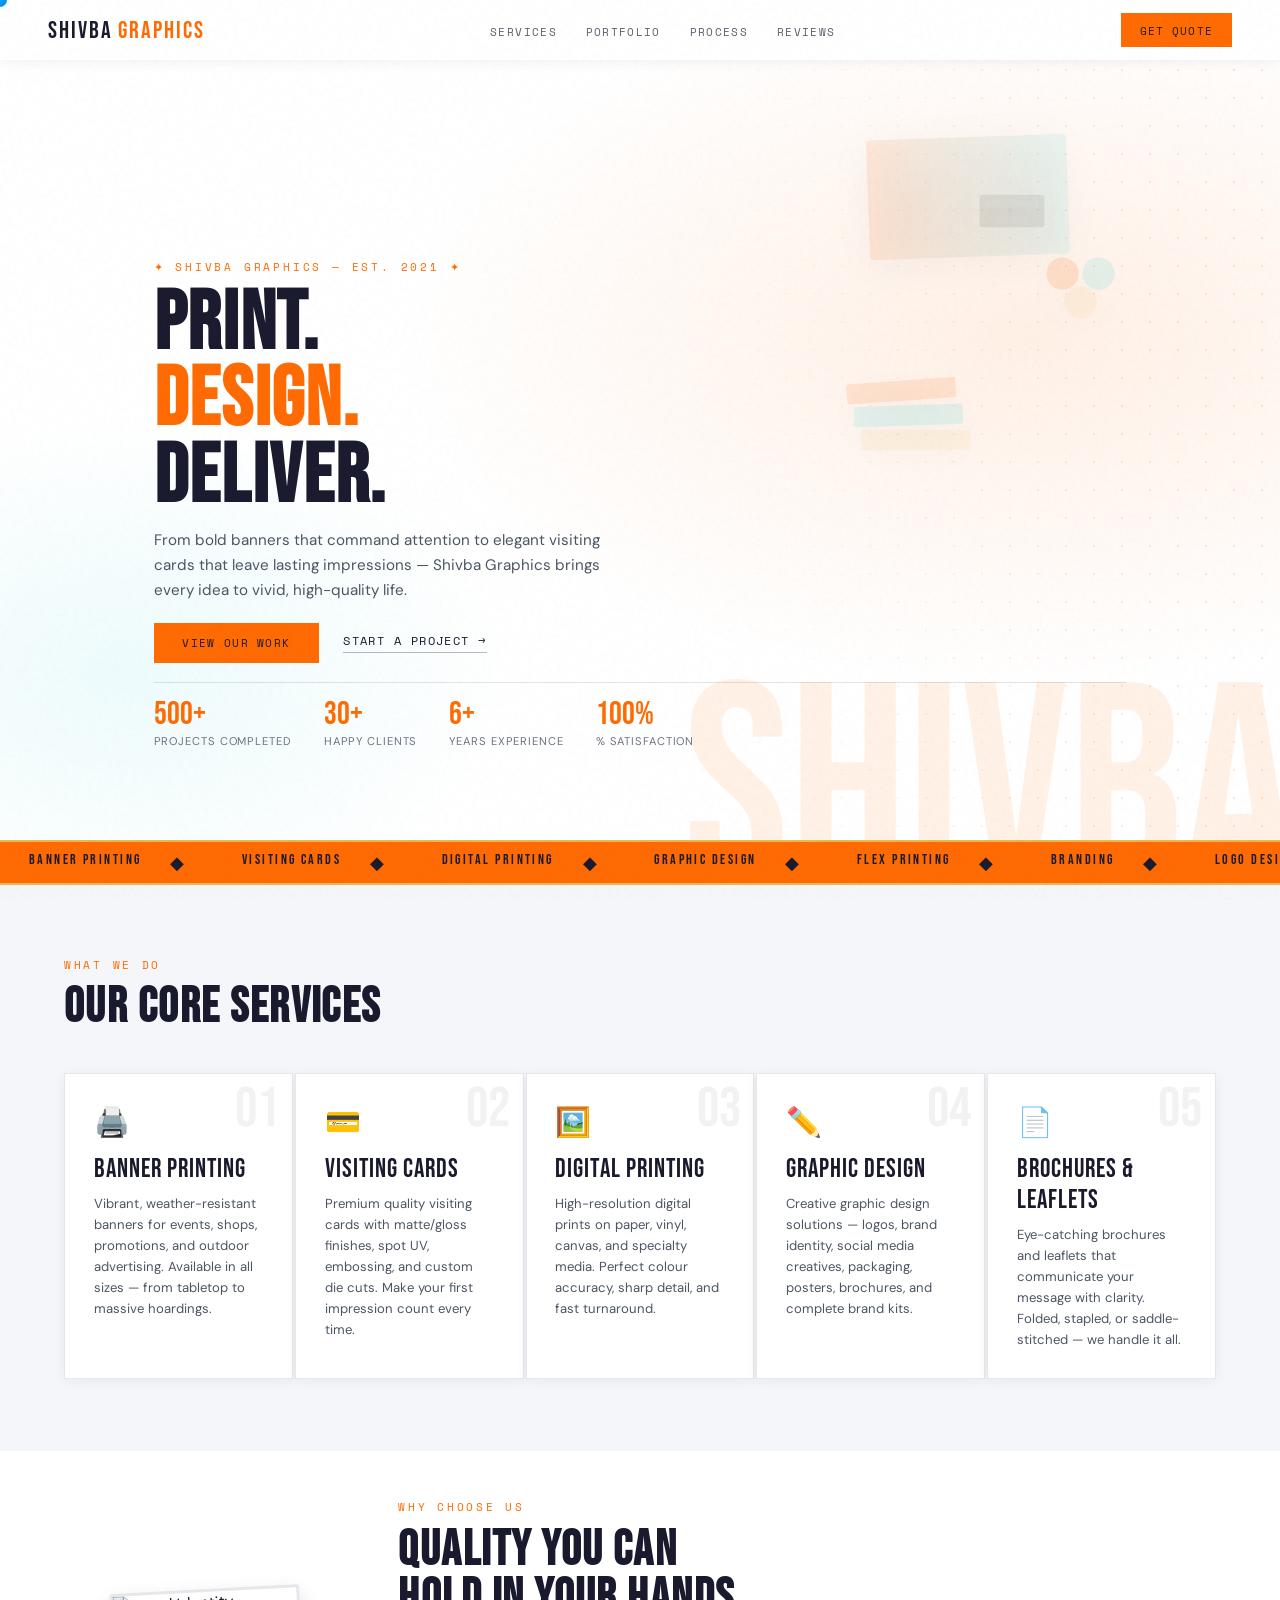
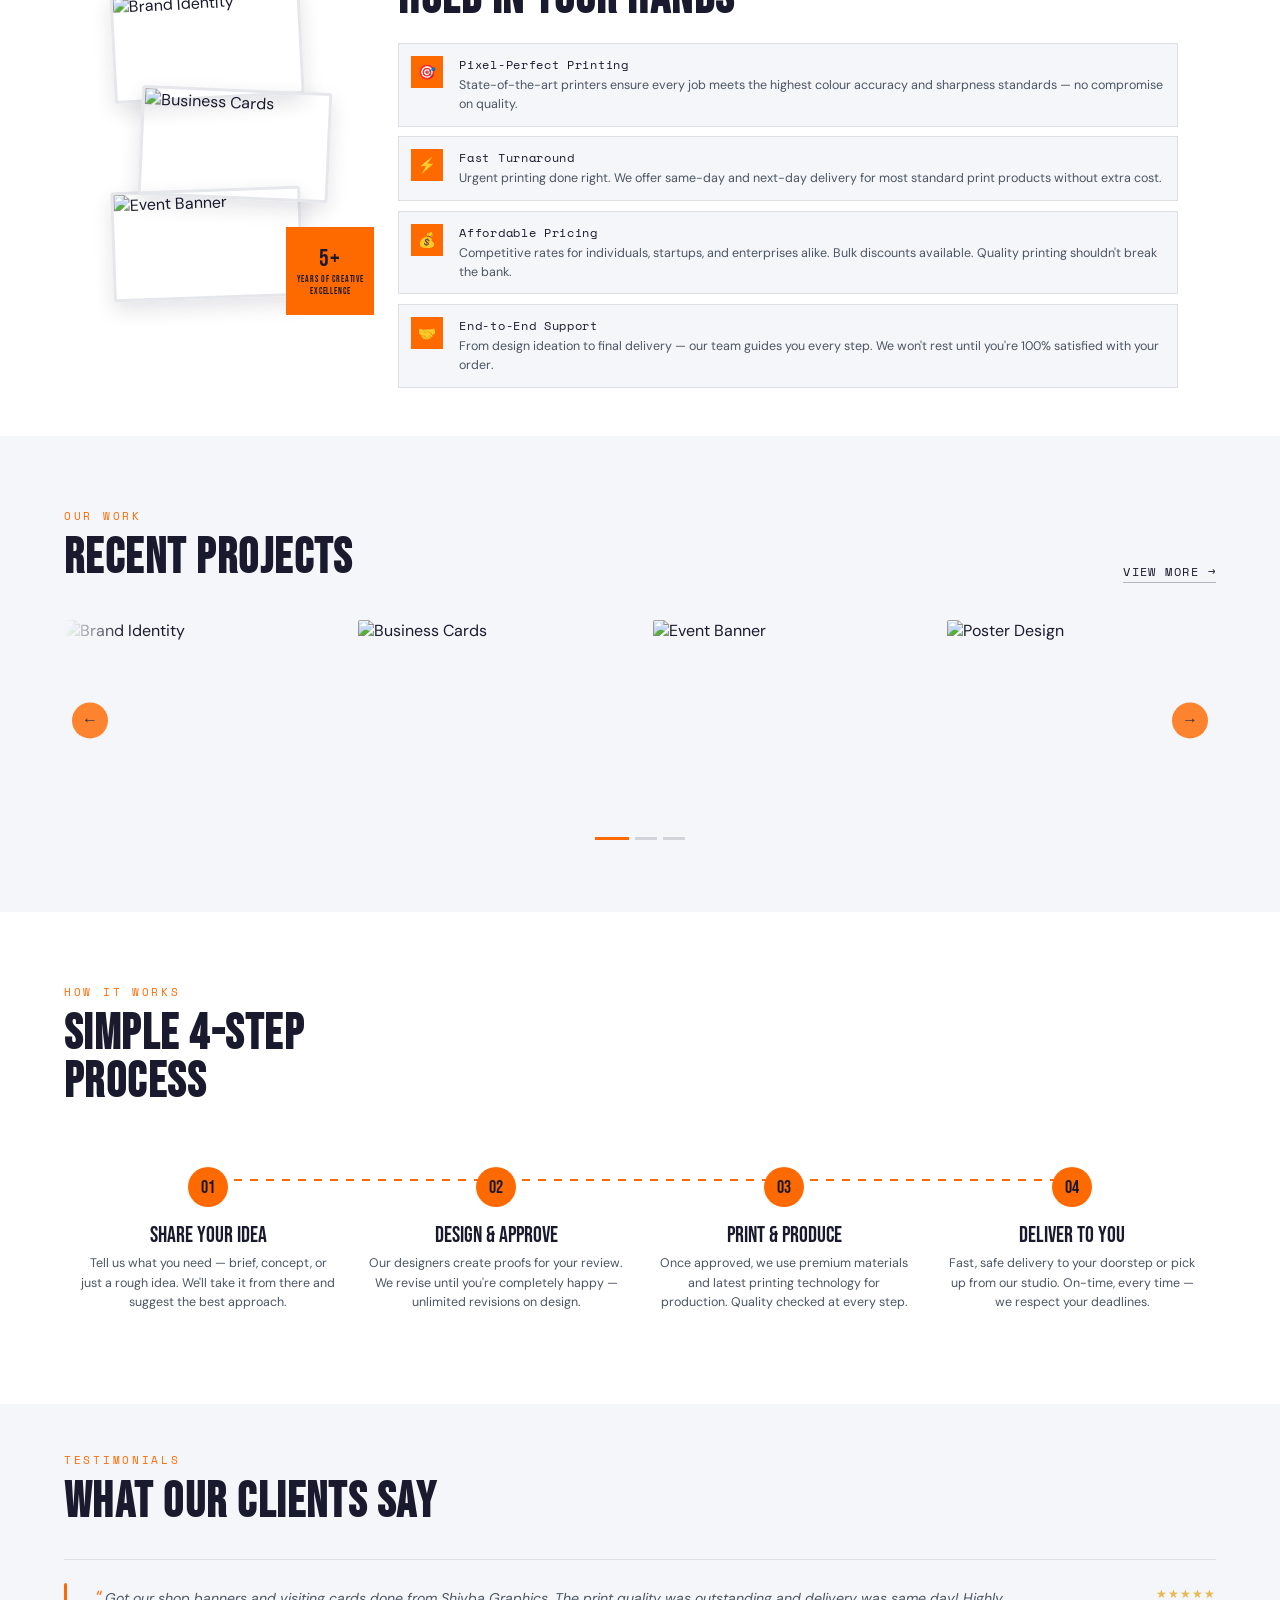
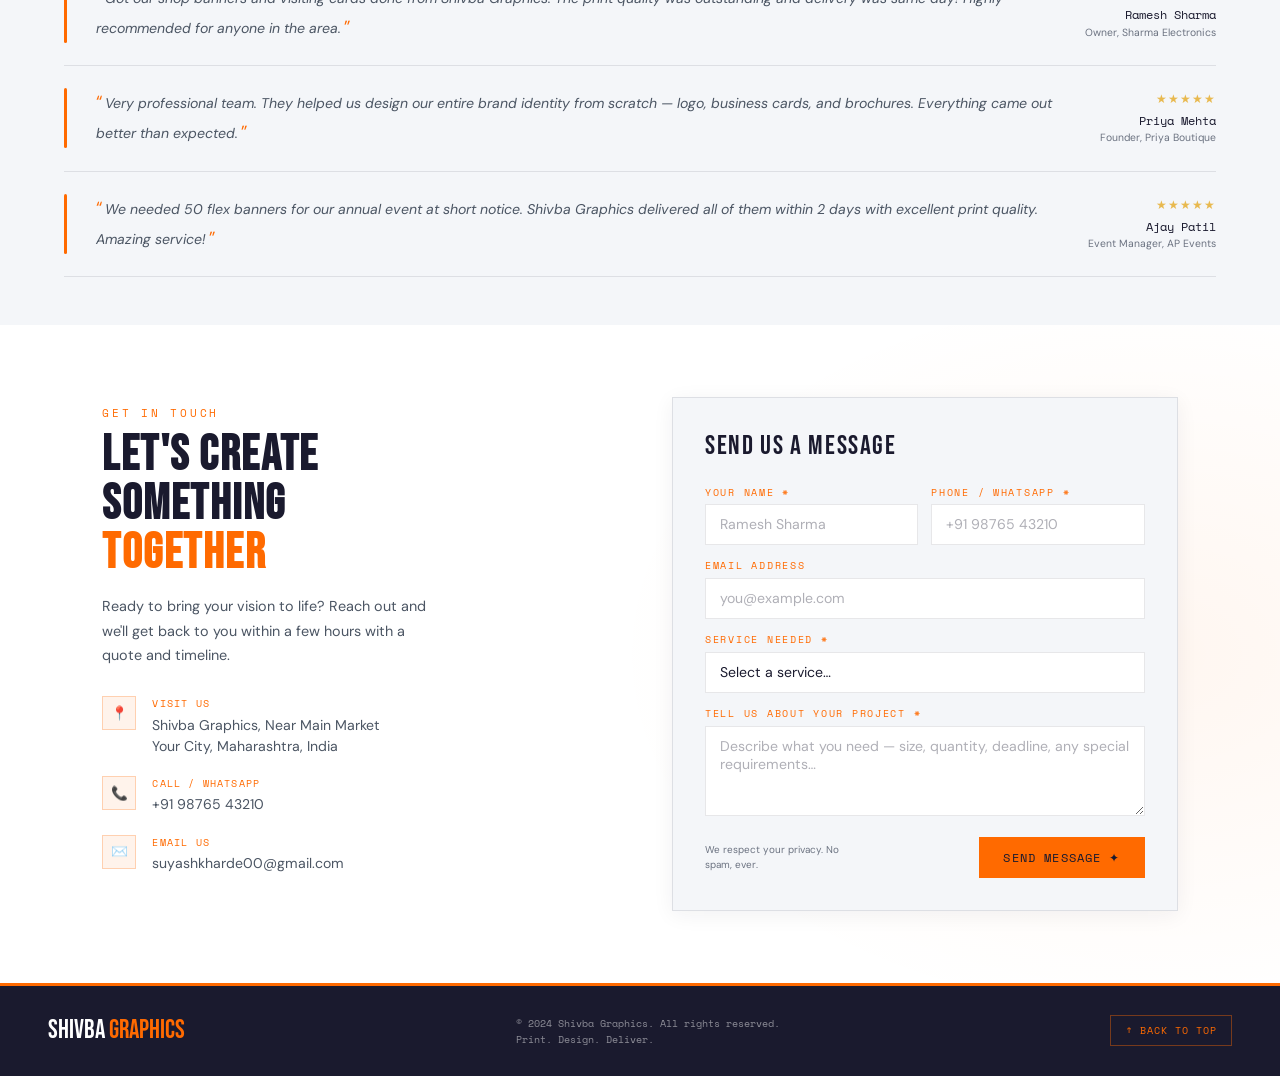
==== commit acc4b58f: "added portfolio" ====
--- a/index.html
+++ b/index.html
@@ -4,17 +4,42 @@
   <meta charset="UTF-8" />
   <meta name="viewport" content="width=device-width, initial-scale=1.0"/>
   <title>Shivba Graphics – Print. Design. Deliver.</title>
+  <!-- SEO: meta description + canonical (replace with your real domain) -->
+  <meta name="description" content="Shivba Graphics — banner printing, visiting cards, digital printing and graphic design. Fast turnaround and premium print quality. Contact us for a quote." />
+  <meta name="robots" content="index,follow" />
+  <link rel="canonical" href="https://yourdomain.com/" />
+  <!-- Preconnect for Google Fonts -->
+  <link rel="preconnect" href="https://fonts.googleapis.com">
+  <link rel="preconnect" href="https://fonts.gstatic.com" crossorigin>
   <link href="https://fonts.googleapis.com/css2?family=Bebas+Neue&family=DM+Sans:ital,wght@0,300;0,400;0,600;1,300&family=Space+Mono:wght@400;700&display=swap" rel="stylesheet"/>
+
+  <!-- Open Graph / Twitter cards (replace image/url with real paths) -->
+  <meta property="og:type" content="website" />
+  <meta property="og:title" content="Shivba Graphics – Print. Design. Deliver." />
+  <meta property="og:description" content="Bold banners, premium visiting cards, and fast digital printing. Get a free quote." />
+  <meta property="og:image" content="https://yourdomain.com/og-image.jpg" />
+  <meta property="og:url" content="https://yourdomain.com/" />
+  <meta name="twitter:card" content="summary_large_image" />
+  <meta name="twitter:title" content="Shivba Graphics – Print. Design. Deliver." />
+  <meta name="twitter:description" content="Bold banners, premium visiting cards, and fast digital printing. Get a free quote." />
+  <meta name="twitter:image" content="https://yourdomain.com/og-image.jpg" />
   <style>
     :root {
-      --ink:    #0d0d0d;
-      --paper:  #f5f0e8;
+      --ink:    #1a1a2e;
+      --paper:  #ffffff;
       --saffron:#ff6a00;
       --gold:   #e8b94f;
       --cyan:   #00c8d7;
       --red:    #e63946;
-      --muted:  #7a7060;
+      --muted:  #6b7280;
       --white:  #ffffff;
+      /* White theme section backgrounds */
+      --bg-primary:   #ffffff;
+      --bg-secondary: #f4f6f9;
+      --bg-dark:      #1a1a2e;
+      --text-primary: #1a1a2e;
+      --text-secondary: #4b5563;
+      --border-light: rgba(26,26,46,.10);
     }
 
     *, *::before, *::after { box-sizing: border-box; margin:0; padding:0; }
@@ -22,8 +47,8 @@
     html { scroll-behavior: smooth; }
 
     body {
-      background: var(--ink);
-      color: var(--paper);
+      background: var(--bg-primary);
+      color: var(--text-primary);
       font-family: 'DM Sans', sans-serif;
       overflow-x: hidden;
       cursor: none;
@@ -57,15 +82,18 @@
       display:flex; align-items:center; justify-content:space-between;
       padding: .8rem 3rem;
       z-index:500;
-      transition: background .4s, backdrop-filter .4s;
-    }
-    nav.scrolled { background: rgba(13,13,13,.85); backdrop-filter: blur(12px); }
+      background: rgba(255,255,255,.95);
+      backdrop-filter: blur(12px);
+      box-shadow: 0 1px 12px rgba(26,26,46,.07);
+      transition: background .4s, backdrop-filter .4s, box-shadow .4s;
+    }
+    nav.scrolled { background: rgba(255,255,255,.92); backdrop-filter: blur(12px); box-shadow: 0 2px 16px rgba(26,26,46,.08); }
 
     .logo {
       font-family: 'Bebas Neue', cursive;
       font-size: 1.5rem;
       letter-spacing: .08em;
-      color: var(--paper);
+      color: var(--text-primary);
       text-decoration: none;
     }
     .logo span { color: var(--saffron); }
@@ -74,7 +102,7 @@
     .nav-links a {
       font-family:'Space Mono', monospace;
       font-size:.7rem; letter-spacing:.12em; text-transform:uppercase;
-      color: var(--paper); text-decoration:none; opacity:.7;
+      color: var(--text-primary); text-decoration:none; opacity:.7;
       transition: opacity .2s, color .2s;
     }
     .nav-links a:hover { opacity:1; color:var(--saffron); }
@@ -108,16 +136,16 @@
     .hero-stats {
       display:flex; gap:2rem;
       margin-top:1.2rem; padding-top:1rem;
-      border-top:1px solid rgba(245,240,232,.12);
+      border-top:1px solid rgba(26,26,46,.12);
       opacity:0; animation: fade-up .6s 1.3s forwards;
     }
 
     .hero-bg {
       position:absolute; inset:0;
       background:
-        radial-gradient(ellipse 70% 60% at 80% 40%, rgba(255,106,0,.18) 0%, transparent 70%),
-        radial-gradient(ellipse 50% 50% at 10% 80%, rgba(0,200,215,.12) 0%, transparent 60%),
-        var(--ink);
+        radial-gradient(ellipse 70% 60% at 80% 40%, rgba(255,106,0,.10) 0%, transparent 70%),
+        radial-gradient(ellipse 50% 50% at 10% 80%, rgba(0,200,215,.07) 0%, transparent 60%),
+        var(--bg-primary);
     }
 
     /* Animated halftone dots */
@@ -134,10 +162,10 @@
 
     /* Big background text */
     .hero-bg-text {
-      position:absolute; bottom:-6rem; right:-2rem;
+      position:absolute; bottom:-6rem; right:-1rem;
       font-family:'Bebas Neue', cursive;
       font-size:22vw; line-height:1;
-      color:rgba(255,255,255,.03);
+      color:rgba(255, 123, 0, 0.103);
       white-space:nowrap; pointer-events:none;
       animation: bg-float 6s ease-in-out infinite alternate;
     }
@@ -196,6 +224,7 @@
       font-size: clamp(2.8rem, 6.5vw, 7rem);
       line-height: .92;
       letter-spacing: .02em;
+      color: var(--text-primary);
       position:relative; z-index:1;
     }
     .hero-title .line { display:block; overflow:hidden; }
@@ -210,7 +239,7 @@
 
     .hero-sub {
       max-width:460px;
-      font-size:.95rem; line-height:1.65; color:rgba(245,240,232,.6);
+      font-size:.95rem; line-height:1.65; color:var(--text-secondary);
       margin-top:.8rem;
       opacity:0; animation: fade-up .6s .9s forwards;
     }
@@ -230,7 +259,7 @@
     }
     .btn-primary::before {
       content:''; position:absolute; inset:0;
-      background:var(--ink); transform:translateX(-101%);
+      background:var(--text-primary); transform:translateX(-101%);
       transition: transform .3s cubic-bezier(.16,1,.3,1);
     }
     .btn-primary:hover { color:var(--paper); }
@@ -240,8 +269,8 @@
     .btn-ghost {
       font-family:'Space Mono', monospace;
       font-size:.75rem; letter-spacing:.12em; text-transform:uppercase;
-      color:var(--paper); text-decoration:none;
-      border-bottom:1px solid rgba(245,240,232,.3);
+      color:var(--text-primary); text-decoration:none;
+      border-bottom:1px solid rgba(26,26,46,.3);
       padding-bottom:.15rem;
       transition: color .2s, border-color .2s;
     }
@@ -308,10 +337,11 @@
       font-family:'Bebas Neue', cursive;
       font-size: clamp(2.2rem, 3.8vw, 4.2rem);
       line-height:1; letter-spacing:.03em;
+      color:var(--text-primary);
     }
 
     /* ── SERVICES ── */
-    #services { background:var(--paper); color:var(--ink); position:relative; overflow:hidden; }
+    #services { background:var(--bg-secondary); color:var(--text-primary); position:relative; overflow:hidden; }
     #services .section-label { color:var(--saffron); }
 
     .services-grid {
@@ -319,9 +349,11 @@
       gap:2px; margin-top:2.5rem;
     }
     .service-card {
-      background:var(--ink); color:var(--paper);
+      background:var(--bg-primary); color:var(--text-primary);
       padding:1.8rem; position:relative; overflow:hidden;
-      transition:transform .3s cubic-bezier(.16,1,.3,1);
+      border:1px solid var(--border-light);
+      box-shadow: 0 2px 12px rgba(26,26,46,.06);
+      transition:transform .3s cubic-bezier(.16,1,.3,1), box-shadow .3s;
     }
     .service-card::before {
       content:''; position:absolute; inset:0;
@@ -329,93 +361,96 @@
       transition:transform .4s cubic-bezier(.16,1,.3,1);
       z-index:0;
     }
-    .service-card:hover { transform:translateY(-6px); }
+    .service-card:hover { transform:translateY(-6px); box-shadow:0 12px 32px rgba(255,106,0,.15); }
     .service-card:hover::before { transform:translateY(0); }
     .service-card:hover .service-icon,
     .service-card:hover .service-name,
-    .service-card:hover .service-desc { color:var(--ink) !important; }
+    .service-card:hover .service-desc { color:var(--white) !important; }
     .service-card:hover .service-num { color:rgba(0,0,0,.15); }
 
     .service-card > * { position:relative; z-index:1; }
 
     .service-num {
       font-family:'Bebas Neue', cursive;
-      font-size:3.5rem; line-height:1; color:rgba(255,255,255,.06);
+      font-size:3.5rem; line-height:1; color:rgba(26,26,46,.06);
       position:absolute; top:.5rem; right:.8rem;
       transition:color .3s;
     }
-    .service-icon { font-size:1.8rem; margin-bottom:.8rem; display:block; transition:color .3s; }
+    .service-icon { font-size:1.8rem; margin-bottom:.8rem; display:block; color:var(--text-primary); transition:color .3s; }
     .service-name {
       font-family:'Bebas Neue', cursive;
       font-size:1.6rem; letter-spacing:.04em;
+      color:var(--text-primary);
       margin-bottom:.5rem; transition:color .3s;
     }
-    .service-desc { font-size:.82rem; line-height:1.6; color:rgba(245,240,232,.6); transition:color .3s; }
+    .service-desc { font-size:.82rem; line-height:1.6; color:var(--text-secondary); transition:color .3s; }
 
     /* ── WHY US / FEATURES ── */
     #features {
-      background:var(--ink);
-      display:grid; grid-template-columns:300px 1fr; gap:3rem; align-items:center;
+      background:var(--bg-primary);
+      display:grid; grid-template-columns:240px 1fr; gap:2.5rem; align-items:center;
       padding-left:8vw; padding-right:8vw;
+      padding-top:3rem; padding-bottom:3rem;
     }
     #features .image-col {
       position:relative;
       display:flex; align-items:center; justify-content:center;
     }
-    #features > div:nth-child(2) { padding-left:1.5rem; }
+    #features > div:nth-child(2) { padding-left:1rem; }
 
     .features-img-wrap {
       position:relative;
-      width:280px; height:470px;
+      width:220px; height:310px;
       margin:0 auto; flex-shrink:0;
       overflow:visible;
     }
     .features-img-wrap .feat-img {
       position:absolute;
-      width:240px; height:160px;
+      width:190px; height:110px;
       object-fit:cover;
-      border:4px solid #1a1a1a;
-      box-shadow:0 12px 30px rgba(0,0,0,.55);
+      border:3px solid #e5e7eb;
+      box-shadow:0 8px 20px rgba(26,26,46,.12);
       transition:transform .3s ease, box-shadow .3s ease;
       border-radius:3px;
     }
     .features-img-wrap .feat-img--1 { top:0;    left:0;   transform:rotate(-3deg);  z-index:1; }
-    .features-img-wrap .feat-img--2 { top:155px; left:35px; transform:rotate(2.5deg); z-index:3; }
-    .features-img-wrap .feat-img--3 { top:310px; left:0;   transform:rotate(-2deg);  z-index:2; }
+    .features-img-wrap .feat-img--2 { top:100px; left:28px; transform:rotate(2.5deg); z-index:3; }
+    .features-img-wrap .feat-img--3 { top:200px; left:0;   transform:rotate(-2deg);  z-index:2; }
     .features-img-wrap .feat-img:hover {
       transform:rotate(0deg) scale(1.04);
-      box-shadow:0 18px 40px rgba(0,0,0,.7); z-index:10;
+      box-shadow:0 14px 30px rgba(26,26,46,.22); z-index:10;
     }
 
     .img-accent {
       position:absolute; bottom:-1rem; right:-2rem;
-      width:110px; height:110px;
+      width:88px; height:88px;
       background:var(--saffron);
       display:flex; align-items:center; justify-content:center; z-index:20;
     }
     .img-accent-text {
-      font-family:'Bebas Neue', cursive; font-size:.65rem; letter-spacing:.1em;
-      text-align:center; color:var(--ink); padding:.6rem; line-height:1.3;
-    }
-    .img-accent-num { font-size:1.8rem; display:block; }
-
-    .features-list { margin-top:2rem; display:flex; flex-direction:column; gap:1rem; }
+      font-family:'Bebas Neue', cursive; font-size:.58rem; letter-spacing:.1em;
+      text-align:center; color:var(--ink); padding:.5rem; line-height:1.3;
+    }
+    .img-accent-num { font-size:1.5rem; display:block; }
+
+    .features-list { margin-top:1.2rem; display:flex; flex-direction:column; gap:.6rem; }
     .feature-item {
-      display:flex; gap:1.2rem; align-items:flex-start;
-      padding:1rem; border:1px solid rgba(245,240,232,.08);
-      transition:border-color .3s, background .3s;
-    }
-    .feature-item:hover { border-color:var(--saffron); background:rgba(255,106,0,.04); }
+      display:flex; gap:1rem; align-items:flex-start;
+      padding:.75rem; border:1px solid var(--border-light);
+      background:var(--bg-secondary);
+      transition:border-color .3s, background .3s, box-shadow .3s;
+    }
+    .feature-item:hover { border-color:var(--saffron); background:rgba(255,106,0,.04); box-shadow:0 4px 16px rgba(255,106,0,.08); }
     .feature-icon-box {
-      width:36px; height:36px; flex-shrink:0;
+      width:32px; height:32px; flex-shrink:0;
       background:var(--saffron); display:flex; align-items:center; justify-content:center;
-      font-size:1rem;
-    }
-    .feature-title { font-family:'Space Mono', monospace; font-size:.78rem; letter-spacing:.06em; margin-bottom:.3rem; }
-    .feature-desc { font-size:.82rem; color:rgba(245,240,232,.55); line-height:1.55; }
+      font-size:.9rem;
+    }
+    .feature-title { font-family:'Space Mono', monospace; font-size:.72rem; letter-spacing:.06em; margin-bottom:.2rem; color:var(--text-primary); }
+    .feature-desc { font-size:.78rem; color:var(--text-secondary); line-height:1.5; }
 
     /* ── PORTFOLIO ── */
-    #portfolio { background:#111; overflow:hidden; }
+    #portfolio { background:var(--bg-secondary); overflow:hidden; }
     .portfolio-header { display:flex; justify-content:space-between; align-items:flex-end; margin-bottom:1.5rem; }
     .portfolio-scroll-wrap { position:relative; }
     .portfolio-row {
@@ -430,7 +465,7 @@
       scroll-snap-align:start; border-radius:2px;
       transition:transform .35s cubic-bezier(.16,1,.3,1), box-shadow .35s; cursor:none;
     }
-    .port-card:hover { transform:scale(1.06) translateY(-5px); box-shadow:0 16px 40px rgba(0,0,0,.6); z-index:10; }
+    .port-card:hover { transform:scale(1.06) translateY(-5px); box-shadow:0 16px 40px rgba(26,26,46,.18); z-index:10; }
     .port-card img { width:100%; height:100%; object-fit:cover; transition:transform .5s cubic-bezier(.16,1,.3,1); }
     .port-card:hover img { transform:scale(1.08); }
     .port-overlay {
@@ -445,8 +480,8 @@
     .portfolio-scroll-wrap::after {
       content:''; position:absolute; top:0; bottom:0; width:60px; z-index:5; pointer-events:none;
     }
-    .portfolio-scroll-wrap::before { left:0; background:linear-gradient(to right, #111, transparent); }
-    .portfolio-scroll-wrap::after  { right:0; background:linear-gradient(to left, #111, transparent); }
+    .portfolio-scroll-wrap::before { left:0; background:linear-gradient(to right, var(--bg-secondary), transparent); }
+    .portfolio-scroll-wrap::after  { right:0; background:linear-gradient(to left, var(--bg-secondary), transparent); }
     .scroll-btn {
       position:absolute; top:50%; transform:translateY(-60%);
       width:36px; height:36px; border-radius:50%;
@@ -458,11 +493,11 @@
     .scroll-btn.left  { left:8px; }
     .scroll-btn.right { right:8px; }
     .port-dots { display:flex; gap:.4rem; justify-content:center; margin-top:.4rem; }
-    .port-dot { width:22px; height:3px; background:rgba(245,240,232,.2); transition:background .3s, width .3s; }
+    .port-dot { width:22px; height:3px; background:rgba(26,26,46,.15); transition:background .3s, width .3s; }
     .port-dot.active { background:var(--saffron); width:34px; }
 
     /* ── PROCESS ── */
-    #process { background:var(--paper); color:var(--ink); }
+    #process { background:var(--bg-primary); color:var(--text-primary); }
     .process-steps { display:grid; grid-template-columns:repeat(4,1fr); gap:0; margin-top:2.5rem; position:relative; }
     .process-steps::before {
       content:''; position:absolute; top:1.9rem; left:12%; right:12%; height:2px;
@@ -477,53 +512,68 @@
       margin:0 auto .9rem; position:relative; z-index:1;
       transition:transform .3s, background .3s;
     }
-    .step:hover .step-circle { transform:scale(1.15); background:var(--ink); color:var(--paper); }
-    .step-title { font-family:'Bebas Neue', cursive; font-size:1.4rem; margin-bottom:.35rem; }
-    .step-desc { font-size:.78rem; color:var(--muted); line-height:1.55; }
+    .step:hover .step-circle { transform:scale(1.15); background:var(--text-primary); color:var(--white); }
+    .step-title { font-family:'Bebas Neue', cursive; font-size:1.4rem; margin-bottom:.35rem; color:var(--text-primary); }
+    .step-desc { font-size:.78rem; color:var(--text-secondary); line-height:1.55; }
 
     /* ── TESTIMONIALS ── */
-    #testimonials { background:var(--ink); }
-    .testimonials-grid { display:grid; grid-template-columns:repeat(3,1fr); gap:1.2rem; margin-top:2.5rem; }
-    .testi-card {
-      padding:1.5rem; border:1px solid rgba(245,240,232,.08);
-      position:relative; overflow:hidden; transition:border-color .3s, transform .3s;
-    }
-    .testi-card:hover { border-color:rgba(255,106,0,.4); transform:translateY(-4px); }
-    .testi-quote { font-size:3rem; font-family:'Georgia', serif; color:var(--saffron); line-height:.7; margin-bottom:.8rem; }
-    .testi-text { font-size:.83rem; line-height:1.75; color:rgba(245,240,232,.7); margin-bottom:1.2rem; font-style:italic; }
-    .testi-name { font-family:'Space Mono', monospace; font-size:.75rem; color:var(--paper); }
-    .testi-role { font-size:.68rem; color:var(--muted); margin-top:.2rem; }
-    .testi-stars { color:var(--gold); letter-spacing:.1em; margin-bottom:.7rem; font-size:.88rem; }
+    #testimonials { background:var(--bg-secondary); padding-top:3rem; padding-bottom:3rem; }
+    .testimonials-list { display:flex; flex-direction:column; gap:0; margin-top:2rem; }
+    .testi-item {
+      display:grid; grid-template-columns:auto 1fr auto;
+      align-items:center; gap:1.8rem;
+      padding:1.4rem 0;
+      border-bottom:1px solid var(--border-light);
+      transition:background .2s;
+    }
+    .testi-item:first-child { border-top:1px solid var(--border-light); }
+    .testi-accent {
+      width:3px; height:100%; min-height:48px;
+      background:var(--saffron); flex-shrink:0; border-radius:2px;
+    }
+    .testi-body { flex:1; }
+    .testi-text {
+      font-size:.88rem; line-height:1.7; color:var(--text-secondary);
+      font-style:italic; margin:0;
+    }
+    .testi-text::before { content:'\201C'; color:var(--saffron); font-size:1.1rem; font-style:normal; margin-right:.2rem; }
+    .testi-text::after  { content:'\201D'; color:var(--saffron); font-size:1.1rem; font-style:normal; margin-left:.2rem; }
+    .testi-meta { text-align:right; flex-shrink:0; min-width:130px; }
+    .testi-stars { color:var(--gold); font-size:.72rem; letter-spacing:.08em; margin-bottom:.3rem; }
+    .testi-name { font-family:'Space Mono', monospace; font-size:.72rem; color:var(--text-primary); display:block; }
+    .testi-role { font-size:.65rem; color:var(--muted); margin-top:.15rem; display:block; }
+    /* inline author/stars shown only on mobile */
+    .testi-name-inline, .testi-stars-inline { display:none; }
 
     /* ── CONTACT ── */
     #contact {
-      background: radial-gradient(ellipse 60% 80% at 90% 50%, rgba(255,106,0,.12) 0%, transparent 70%), var(--ink);
+      background: radial-gradient(ellipse 60% 80% at 90% 50%, rgba(255,106,0,.06) 0%, transparent 70%), var(--bg-primary);
       display:grid; grid-template-columns:1fr 1fr; gap:4rem; align-items:start;
       padding-left:8vw; padding-right:8vw;
     }
     .contact-info { padding-top:.5rem; }
     .contact-info .section-title { margin-bottom:1rem; }
-    .contact-tagline { font-size:.9rem; line-height:1.7; color:rgba(245,240,232,.6); max-width:340px; }
+    .contact-tagline { font-size:.9rem; line-height:1.7; color:var(--text-secondary); max-width:340px; }
     .contact-details { margin-top:1.8rem; display:flex; flex-direction:column; gap:1.2rem; }
     .contact-detail { display:flex; align-items:flex-start; gap:1rem; }
     .detail-icon {
       width:34px; height:34px; flex-shrink:0;
-      background:rgba(255,106,0,.12); border:1px solid rgba(255,106,0,.3);
+      background:rgba(255,106,0,.08); border:1px solid rgba(255,106,0,.25);
       display:flex; align-items:center; justify-content:center; font-size:.85rem;
     }
     .detail-label { font-family:'Space Mono', monospace; font-size:.62rem; letter-spacing:.12em; text-transform:uppercase; color:var(--saffron); margin-bottom:.2rem; }
-    .detail-value { font-size:.88rem; color:rgba(245,240,232,.8); line-height:1.5; }
+    .detail-value { font-size:.88rem; color:var(--text-secondary); line-height:1.5; }
     .social-links { display:flex; gap:.8rem; margin-top:1.8rem; }
     .social-link {
       width:34px; height:34px;
-      background:rgba(245,240,232,.07); border:1px solid rgba(245,240,232,.12);
+      background:var(--bg-secondary); border:1px solid var(--border-light);
       display:flex; align-items:center; justify-content:center;
       text-decoration:none; font-size:.85rem;
       transition:background .2s, border-color .2s, transform .2s;
     }
     .social-link:hover { background:var(--saffron); border-color:var(--saffron); transform:translateY(-3px); }
-    .contact-form { background:rgba(245,240,232,.04); border:1px solid rgba(245,240,232,.1); padding:2rem; }
-    .form-title { font-family:'Bebas Neue', cursive; font-size:1.7rem; letter-spacing:.06em; margin-bottom:1.4rem; color:var(--paper); }
+    .contact-form { background:var(--bg-secondary); border:1px solid var(--border-light); padding:2rem; box-shadow:0 4px 20px rgba(26,26,46,.06); }
+    .form-title { font-family:'Bebas Neue', cursive; font-size:1.7rem; letter-spacing:.06em; margin-bottom:1.4rem; color:var(--text-primary); }
     .form-row { display:grid; grid-template-columns:1fr 1fr; gap:.8rem; }
     .form-group { margin-bottom:.85rem; position:relative; }
     .form-group label {
@@ -535,12 +585,12 @@
     .form-group select,
     .form-group textarea {
       width:100%; padding:.65rem .85rem;
-      background:rgba(245,240,232,.06); border:1px solid rgba(245,240,232,.12);
-      color:var(--paper); font-family:'DM Sans', sans-serif; font-size:.88rem;
+      background:var(--bg-primary); border:1px solid var(--border-light);
+      color:var(--text-primary); font-family:'DM Sans', sans-serif; font-size:.88rem;
       outline:none; transition:border-color .2s, background .2s; cursor:none;
     }
-    .form-group input::placeholder, .form-group textarea::placeholder { color:rgba(245,240,232,.3); }
-    .form-group input:focus, .form-group select:focus, .form-group textarea:focus { border-color:var(--saffron); background:rgba(255,106,0,.05); }
+    .form-group input::placeholder, .form-group textarea::placeholder { color:rgba(26,26,46,.35); }
+    .form-group input:focus, .form-group select:focus, .form-group textarea:focus { border-color:var(--saffron); background:rgba(255,106,0,.03); }
     .form-group select { appearance:none; }
     .form-group textarea { resize:vertical; min-height:90px; }
     .contact-form .form-group select option { color:#000 !important; background:var(--paper) !important; }
@@ -559,20 +609,20 @@
 
     /* ── FOOTER ── */
     footer {
-      background:#080808; padding:1.8rem 3rem;
+      background:var(--bg-dark); padding:1.8rem 3rem;
       display:flex; align-items:center; justify-content:space-between;
-      border-top:1px solid rgba(245,240,232,.07);
-    }
-    .footer-logo { font-family:'Bebas Neue', cursive; font-size:1.6rem; color:var(--paper); }
+      border-top:3px solid var(--saffron);
+    }
+    .footer-logo { font-family:'Bebas Neue', cursive; font-size:1.6rem; color:#ffffff; }
     .footer-logo span { color:var(--saffron); }
-    .footer-copy { font-size:.65rem; color:var(--muted); font-family:'Space Mono', monospace; }
+    .footer-copy { font-size:.65rem; color:rgba(255,255,255,.5); font-family:'Space Mono', monospace; }
     .footer-back {
       font-family:'Space Mono', monospace; font-size:.62rem; letter-spacing:.1em;
       text-transform:uppercase; color:var(--saffron); text-decoration:none;
-      border:1px solid rgba(255,106,0,.3); padding:.45rem .9rem;
+      border:1px solid rgba(255,106,0,.4); padding:.45rem .9rem;
       transition:background .2s, color .2s;
     }
-    .footer-back:hover { background:var(--saffron); color:var(--ink); }
+    .footer-back:hover { background:var(--saffron); color:var(--white); }
 
     /* ── SCROLL REVEAL ── */
     .reveal { opacity:0; transform:translateY(28px); transition:opacity .7s cubic-bezier(.16,1,.3,1), transform .7s cubic-bezier(.16,1,.3,1); }
@@ -587,20 +637,119 @@
       #contact { grid-template-columns:1fr; gap:2.5rem; padding-left:5vw; padding-right:5vw; }
       .process-steps { grid-template-columns:repeat(2,1fr); }
       .process-steps::before { display:none; }
-      .testimonials-grid { grid-template-columns:1fr; }
     }
     @media(max-width:768px){
-      nav { padding:.7rem 1.2rem; }
+      /* ── NAV ── */
+      nav { padding:.65rem 1rem; }
       .nav-links { display:none; }
-      section { padding:3.5rem 1.2rem; }
-      #hero { padding:0 5vw; }
-      #hero .hero-content { padding-bottom:2.5rem; }
-      #contact { padding-left:1.2rem; padding-right:1.2rem; }
+      .logo { font-size:1.25rem; }
+      .nav-cta { font-size:.6rem; padding:.45rem .9rem; }
+
+      /* ── GLOBAL SECTION ── */
+      section { padding:2.8rem 1.1rem; }
+
+      /* ── HERO ── */
+      #hero { padding:0 5vw; min-height:100svh; }
+      #hero .hero-content { padding-bottom:2rem; }
+      .hero-eyebrow { font-size:.6rem; }
+      .hero-title { font-size: clamp(2.4rem, 11vw, 3.8rem); }
+      .hero-sub { font-size:.85rem; max-width:100%; }
+      .hero-actions { flex-direction:column; align-items:flex-start; gap:1rem; }
+      .btn-primary { font-size:.62rem; padding:.65rem 1.4rem; }
+      .btn-ghost { font-size:.68rem; }
+      .hero-stats { flex-wrap:wrap; gap:1.2rem; margin-top:1rem; }
+      .stat-num { font-size:1.6rem; }
+      .stat-label { font-size:.6rem; }
+      .halftone { opacity:.4; }
+
+      /* ── MARQUEE ── */
+      .marquee-item { font-size:.75rem; padding:0 1.2rem; }
+
+      /* ── SERVICES ── */
+      .services-grid { grid-template-columns:1fr; gap:1px; margin-top:1.5rem; }
+      .service-card { padding:1.3rem; }
+      .service-name { font-size:1.35rem; }
+      .service-desc { font-size:.78rem; }
+      .service-num { font-size:2.8rem; }
+
+      /* ── WHY US / FEATURES ── */
+      #features {
+        grid-template-columns:1fr;
+        padding-left:1.1rem; padding-right:1.1rem;
+        padding-top:2.8rem; padding-bottom:2.8rem;
+        gap:2rem;
+      }
+      #features > div:nth-child(2) { padding-left:0; }
+      .features-img-wrap {
+        width:100%; height:220px;
+        max-width:320px; margin:0 auto;
+      }
+      .features-img-wrap .feat-img {
+        width:150px; height:90px;
+      }
+      .features-img-wrap .feat-img--1 { top:0;   left:0; }
+      .features-img-wrap .feat-img--2 { top:65px; left:22px; }
+      .features-img-wrap .feat-img--3 { top:130px; left:0; }
+      .img-accent { width:72px; height:72px; right:-1rem; bottom:-.5rem; }
+      .img-accent-num { font-size:1.2rem; }
+      .img-accent-text { font-size:.5rem; }
+      .features-list { margin-top:1rem; gap:.5rem; }
+      .feature-item { padding:.65rem; gap:.8rem; }
+      .feature-icon-box { width:28px; height:28px; font-size:.8rem; flex-shrink:0; }
+      .feature-title { font-size:.68rem; }
+      .feature-desc { font-size:.74rem; }
+
+      /* ── PORTFOLIO ── */
+      #portfolio { padding-left:1.1rem; padding-right:1.1rem; }
+      .portfolio-header { flex-direction:column; align-items:flex-start; gap:.6rem; }
+      .port-card { flex:0 0 220px; height:146px; }
+      .scroll-btn { width:28px; height:28px; font-size:.85rem; }
+
+      /* ── PROCESS ── */
+      .process-steps { grid-template-columns:1fr 1fr; gap:.8rem; margin-top:1.5rem; }
+      .process-steps::before { display:none; }
+      .step { padding:.9rem .6rem; }
+      .step-circle { width:34px; height:34px; font-size:.95rem; margin-bottom:.6rem; }
+      .step-title { font-size:1.15rem; }
+      .step-desc { font-size:.72rem; }
+
+      /* ── TESTIMONIALS ── */
+      .testimonials-list { margin-top:1.2rem; }
+      .testi-item { grid-template-columns:auto 1fr; gap:1rem; padding:1.1rem 0; }
+      .testi-meta { display:none; }
+      .testi-text { font-size:.8rem; }
+      .testi-name-inline { display:block; font-family:'Space Mono', monospace; font-size:.65rem; color:var(--muted); margin-top:.5rem; }
+      .testi-stars-inline { color:var(--gold); font-size:.65rem; display:block; margin-top:.3rem; }
+
+      /* ── CONTACT ── */
+      #contact {
+        grid-template-columns:1fr;
+        gap:2rem;
+        padding-left:1.1rem; padding-right:1.1rem;
+      }
+      .contact-tagline { font-size:.82rem; }
+      .contact-details { gap:.9rem; margin-top:1.2rem; }
+      .detail-icon { width:30px; height:30px; font-size:.75rem; }
+      .detail-value { font-size:.82rem; }
+      .contact-form { padding:1.3rem; }
+      .form-title { font-size:1.4rem; margin-bottom:1rem; }
       .form-row { grid-template-columns:1fr; }
-      footer { flex-direction:column; gap:1.2rem; text-align:center; }
-      .hero-stats { flex-wrap:wrap; gap:1.5rem; }
-      .port-card { flex:0 0 230px; height:153px; }
-      .scroll-btn { width:30px; height:30px; font-size:.9rem; }
+      .form-group { margin-bottom:.65rem; }
+      .form-group input,
+      .form-group select,
+      .form-group textarea { font-size:.82rem; padding:.55rem .7rem; }
+      .form-bottom { flex-direction:column; align-items:flex-start; gap:.8rem; }
+      .form-privacy { max-width:100%; }
+      .form-submit { width:100%; text-align:center; padding:.7rem 1rem; }
+
+      /* ── FOOTER ── */
+      footer { flex-direction:column; gap:1rem; text-align:center; padding:1.4rem 1rem; }
+      .footer-logo { font-size:1.3rem; }
+      .footer-copy { font-size:.6rem; }
+
+      /* ── SECTION LABELS & TITLES ── */
+      .section-label { font-size:.6rem; }
+      .section-title { font-size: clamp(1.8rem, 7vw, 2.8rem); }
     }
   </style>
 </head>
@@ -676,7 +825,7 @@
       <!-- micro halftone -->
       <rect x="0" y="0" width="220" height="160" fill="url(#dots)" opacity=".06" />
     </svg>
-    <div class="hero-bg-text">SHIVBA.</div>
+    <div class="hero-bg-text">SHIVBA</div>
   <div class="ink-blob"></div>
   <div class="ink-blob"></div>
   <div class="ink-blob"></div>
@@ -856,7 +1005,7 @@
       <p class="section-label reveal">Our Work</p>
       <h2 class="section-title reveal reveal-d1">Recent Projects</h2>
     </div>
-    <a href="#contact" class="btn-ghost reveal">Start Yours →</a>
+    <a href="portfolio.html" class="btn-ghost reveal">View More →</a>
   </div>
 
   <div class="portfolio-scroll-wrap reveal">
@@ -950,28 +1099,50 @@
 <section id="testimonials">
   <p class="section-label reveal">Testimonials</p>
   <h2 class="section-title reveal reveal-d1">What Our Clients Say</h2>
-  <div class="testimonials-grid">
-    <div class="testi-card reveal">
-      <div class="testi-stars">★★★★★</div>
-      <div class="testi-quote">"</div>
-      <p class="testi-text">Got our shop banners and visiting cards done from Shivba Graphics. The print quality was outstanding and delivery was same day! Highly recommended for anyone in the area.</p>
-      <div class="testi-name">Ramesh Sharma</div>
-      <div class="testi-role">Owner, Sharma Electronics</div>
-    </div>
-    <div class="testi-card reveal reveal-d1">
-      <div class="testi-stars">★★★★★</div>
-      <div class="testi-quote">"</div>
-      <p class="testi-text">Very professional team. They helped us design our entire brand identity from scratch — logo, business cards, and brochures. Everything came out better than expected.</p>
-      <div class="testi-name">Priya Mehta</div>
-      <div class="testi-role">Founder, Priya Boutique</div>
-    </div>
-    <div class="testi-card reveal reveal-d2">
-      <div class="testi-stars">★★★★★</div>
-      <div class="testi-quote">"</div>
-      <p class="testi-text">We needed 50 flex banners for our annual event at short notice. Shivba Graphics delivered all of them the next morning with excellent print quality. Amazing service!</p>
-      <div class="testi-name">Ajay Patil</div>
-      <div class="testi-role">Event Manager, AP Events</div>
-    </div>
+  <div class="testimonials-list">
+
+    <div class="testi-item reveal">
+      <div class="testi-accent"></div>
+      <div class="testi-body">
+        <p class="testi-text">Got our shop banners and visiting cards done from Shivba Graphics. The print quality was outstanding and delivery was same day! Highly recommended for anyone in the area.</p>
+        <span class="testi-name-inline">Ramesh Sharma · Owner, Sharma Electronics</span>
+        <span class="testi-stars-inline">★★★★★</span>
+      </div>
+      <div class="testi-meta">
+        <div class="testi-stars">★★★★★</div>
+        <span class="testi-name">Ramesh Sharma</span>
+        <span class="testi-role">Owner, Sharma Electronics</span>
+      </div>
+    </div>
+
+    <div class="testi-item reveal reveal-d1">
+      <div class="testi-accent"></div>
+      <div class="testi-body">
+        <p class="testi-text">Very professional team. They helped us design our entire brand identity from scratch — logo, business cards, and brochures. Everything came out better than expected.</p>
+        <span class="testi-name-inline">Priya Mehta · Founder, Priya Boutique</span>
+        <span class="testi-stars-inline">★★★★★</span>
+      </div>
+      <div class="testi-meta">
+        <div class="testi-stars">★★★★★</div>
+        <span class="testi-name">Priya Mehta</span>
+        <span class="testi-role">Founder, Priya Boutique</span>
+      </div>
+    </div>
+
+    <div class="testi-item reveal reveal-d2">
+      <div class="testi-accent"></div>
+      <div class="testi-body">
+        <p class="testi-text">We needed 50 flex banners for our annual event at short notice. Shivba Graphics delivered all of them within 2 days with excellent print quality. Amazing service!</p>
+        <span class="testi-name-inline">Ajay Patil · Event Manager, AP Events</span>
+        <span class="testi-stars-inline">★★★★★</span>
+      </div>
+      <div class="testi-meta">
+        <div class="testi-stars">★★★★★</div>
+        <span class="testi-name">Ajay Patil</span>
+        <span class="testi-role">Event Manager, AP Events</span>
+      </div>
+    </div>
+
   </div>
 </section>
 
@@ -1051,7 +1222,7 @@
           <option>Graphic Design</option>
           <option>Brochures & Leaflets</option>
           <option>Stickers & Labels</option>
-          <option>Complete Branding</option>
+          <option>Invitation Cards</option>
           <option>Other / Multiple</option>
         </select>
       </div>
@@ -1218,5 +1389,78 @@
   if(document.fonts && document.fonts.ready) document.fonts.ready.then(setHeroOffset);
 })();
 </script>
+<!-- JSON-LD structured data: LocalBusiness + Organization -->
+<script type="application/ld+json">
+{
+  "@context": "https://schema.org",
+  "@graph": [
+    {
+      "@type": "Organization",
+      "name": "Shivba Graphics",
+      "url": "https://yourdomain.com/",
+      "logo": "https://yourdomain.com/logo.jpg"
+    },
+    {
+      "@type": "LocalBusiness",
+      "name": "Shivba Graphics",
+      "image": "https://yourdomain.com/logo.jpg",
+      "@id": "https://yourdomain.com/",
+      "url": "https://yourdomain.com/",
+      "telephone": "+91 98765 43210",
+      "email": "suyashkharde00@gmail.com",
+      "address": {
+        "@type": "PostalAddress",
+        "streetAddress": "Near Main Market",
+        "addressLocality": "Your City",
+        "addressRegion": "Maharashtra",
+        "postalCode": "",
+        "addressCountry": "IN"
+      },
+      "priceRange": "₹₹"
+    }
+  ]
+}
+</script>
+<!-- FAQPage structured data (draft) -->
+<script type="application/ld+json">
+{
+  "@context": "https://schema.org",
+  "@type": "FAQPage",
+  "mainEntity": [
+    {
+      "@type": "Question",
+      "name": "What is your typical turnaround time for print jobs?",
+      "acceptedAnswer": {
+        "@type": "Answer",
+        "text": "Standard small jobs (visiting cards, flyers) are usually ready within 24–48 hours. Larger or customized orders (banners, hoardings) may take 2–5 days depending on size and finish. Contact us for exact lead times."
+      }
+    },
+    {
+      "@type": "Question",
+      "name": "What file formats do you accept for print?",
+      "acceptedAnswer": {
+        "@type": "Answer",
+        "text": "We prefer high-resolution PDFs with embedded fonts, or flattened TIFF/JPEG files at 300 DPI. For logos and scalable artwork, provide vector files (AI, EPS, SVG). Include bleed and crop marks when applicable."
+      }
+    },
+    {
+      "@type": "Question",
+      "name": "Do you offer delivery and installation?",
+      "acceptedAnswer": {
+        "@type": "Answer",
+        "text": "Yes — we provide local delivery across the city and can arrange installation for large format printing. Delivery and installation charges depend on location and job size; request a quote when ordering."
+      }
+    },
+    {
+      "@type": "Question",
+      "name": "How is pricing calculated?",
+      "acceptedAnswer": {
+        "@type": "Answer",
+        "text": "Pricing depends on material, size, quantity, and finishing (lamination, spot UV, embossing). We provide transparent quotes — send your specifications or request a sample quote via the contact form."
+      }
+    }
+  ]
+}
+</script>
 </body>
 </html>
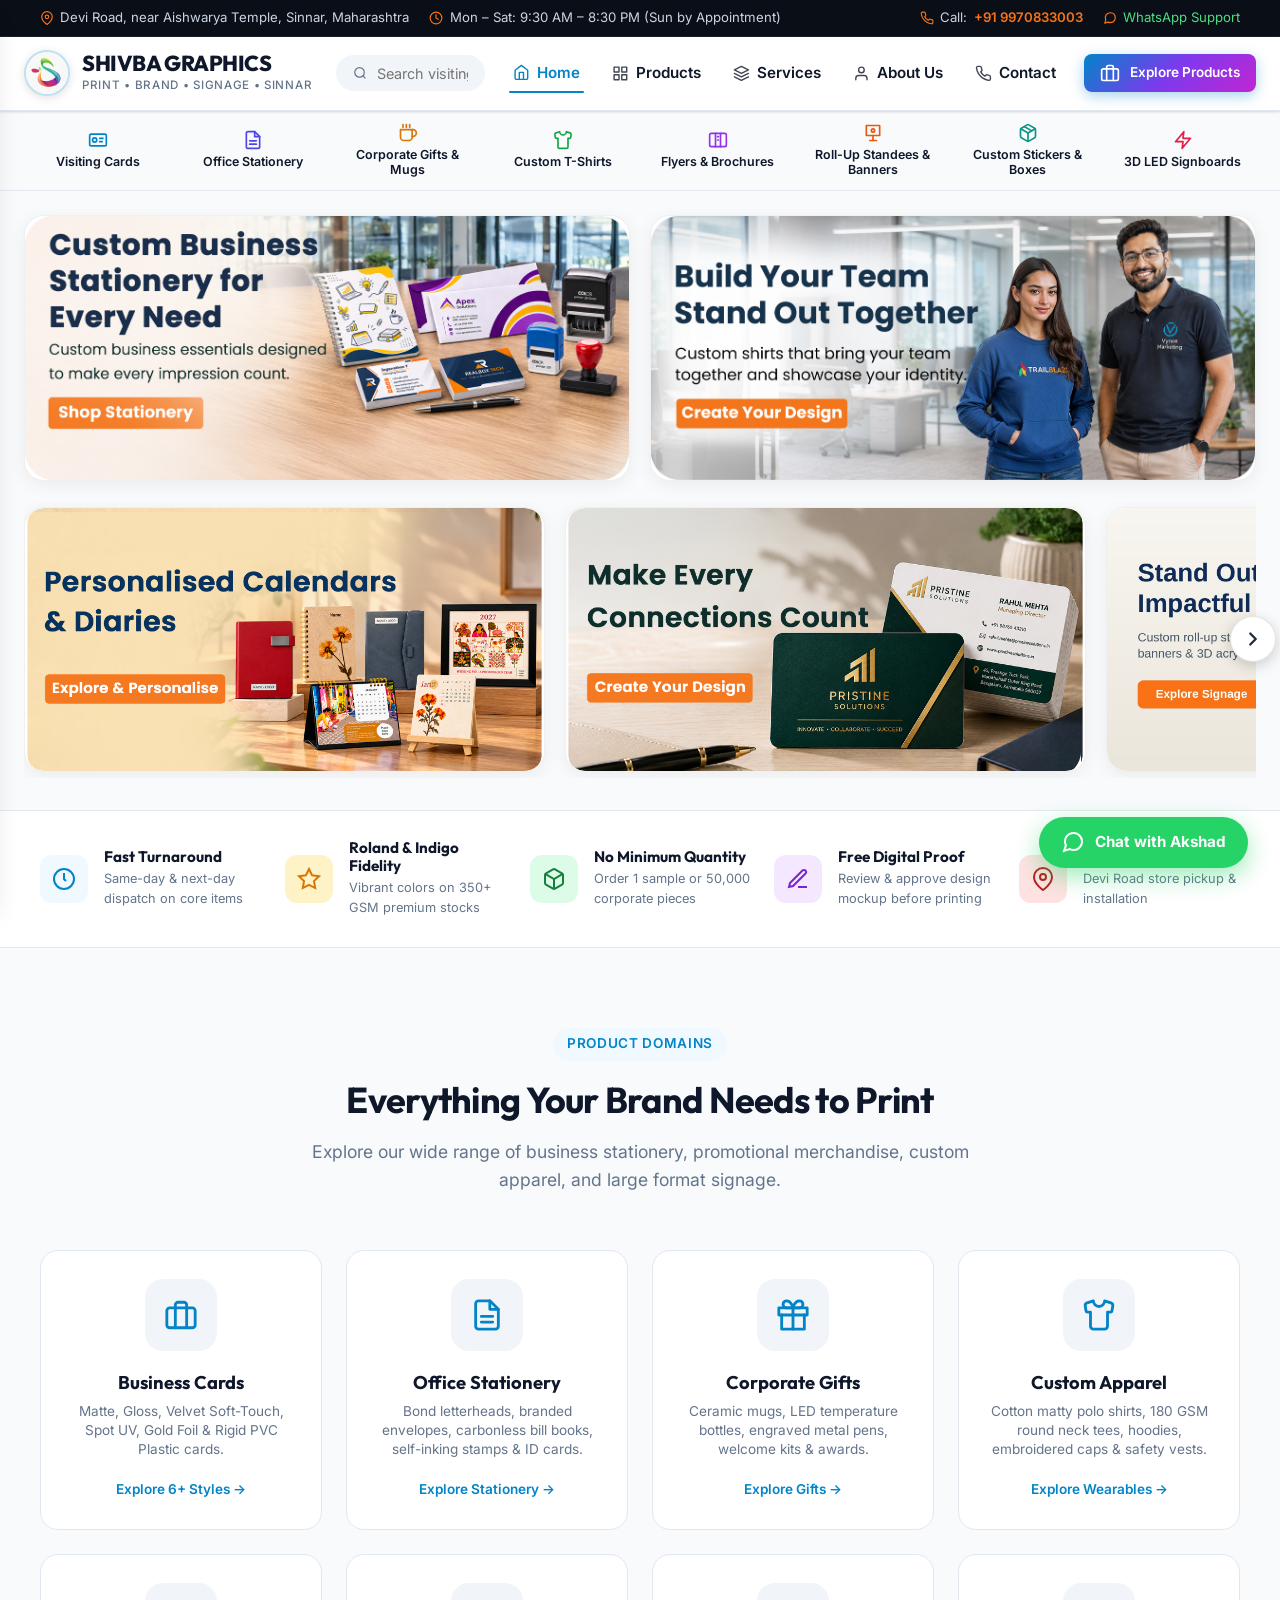
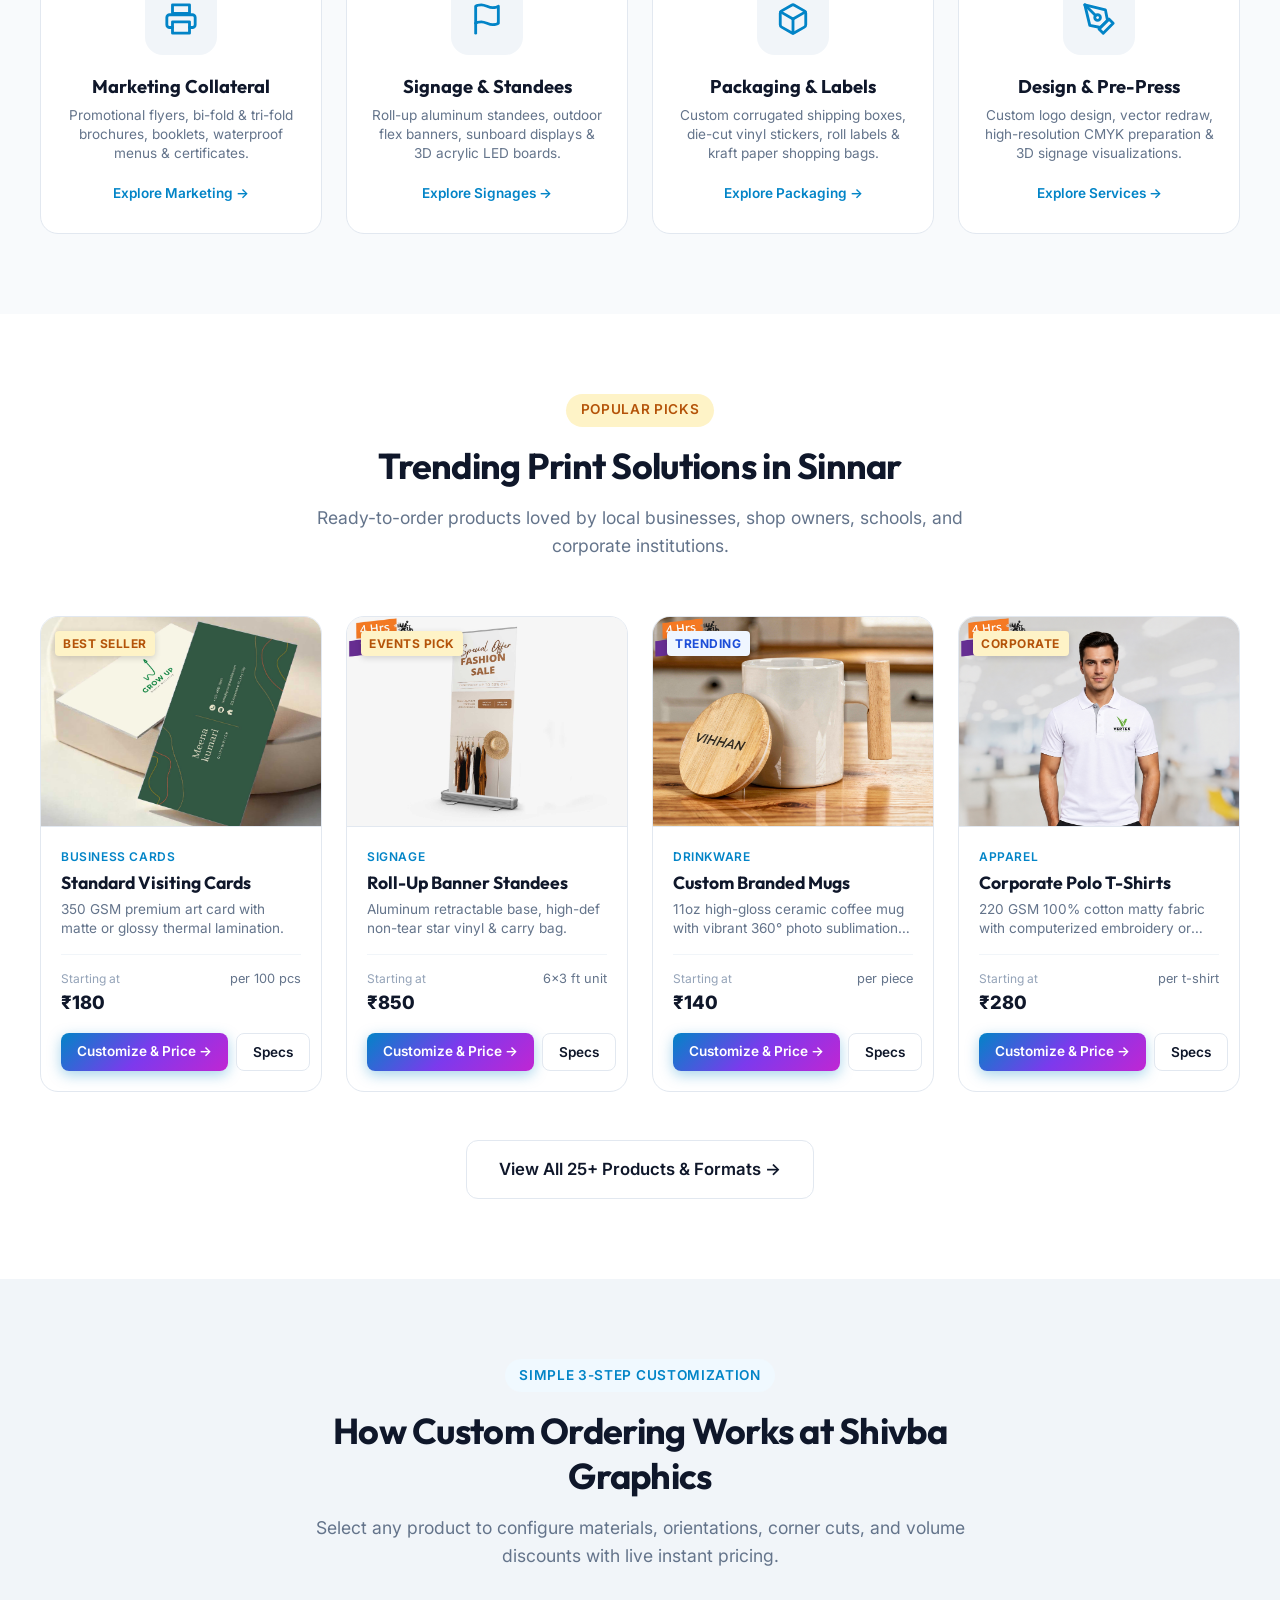
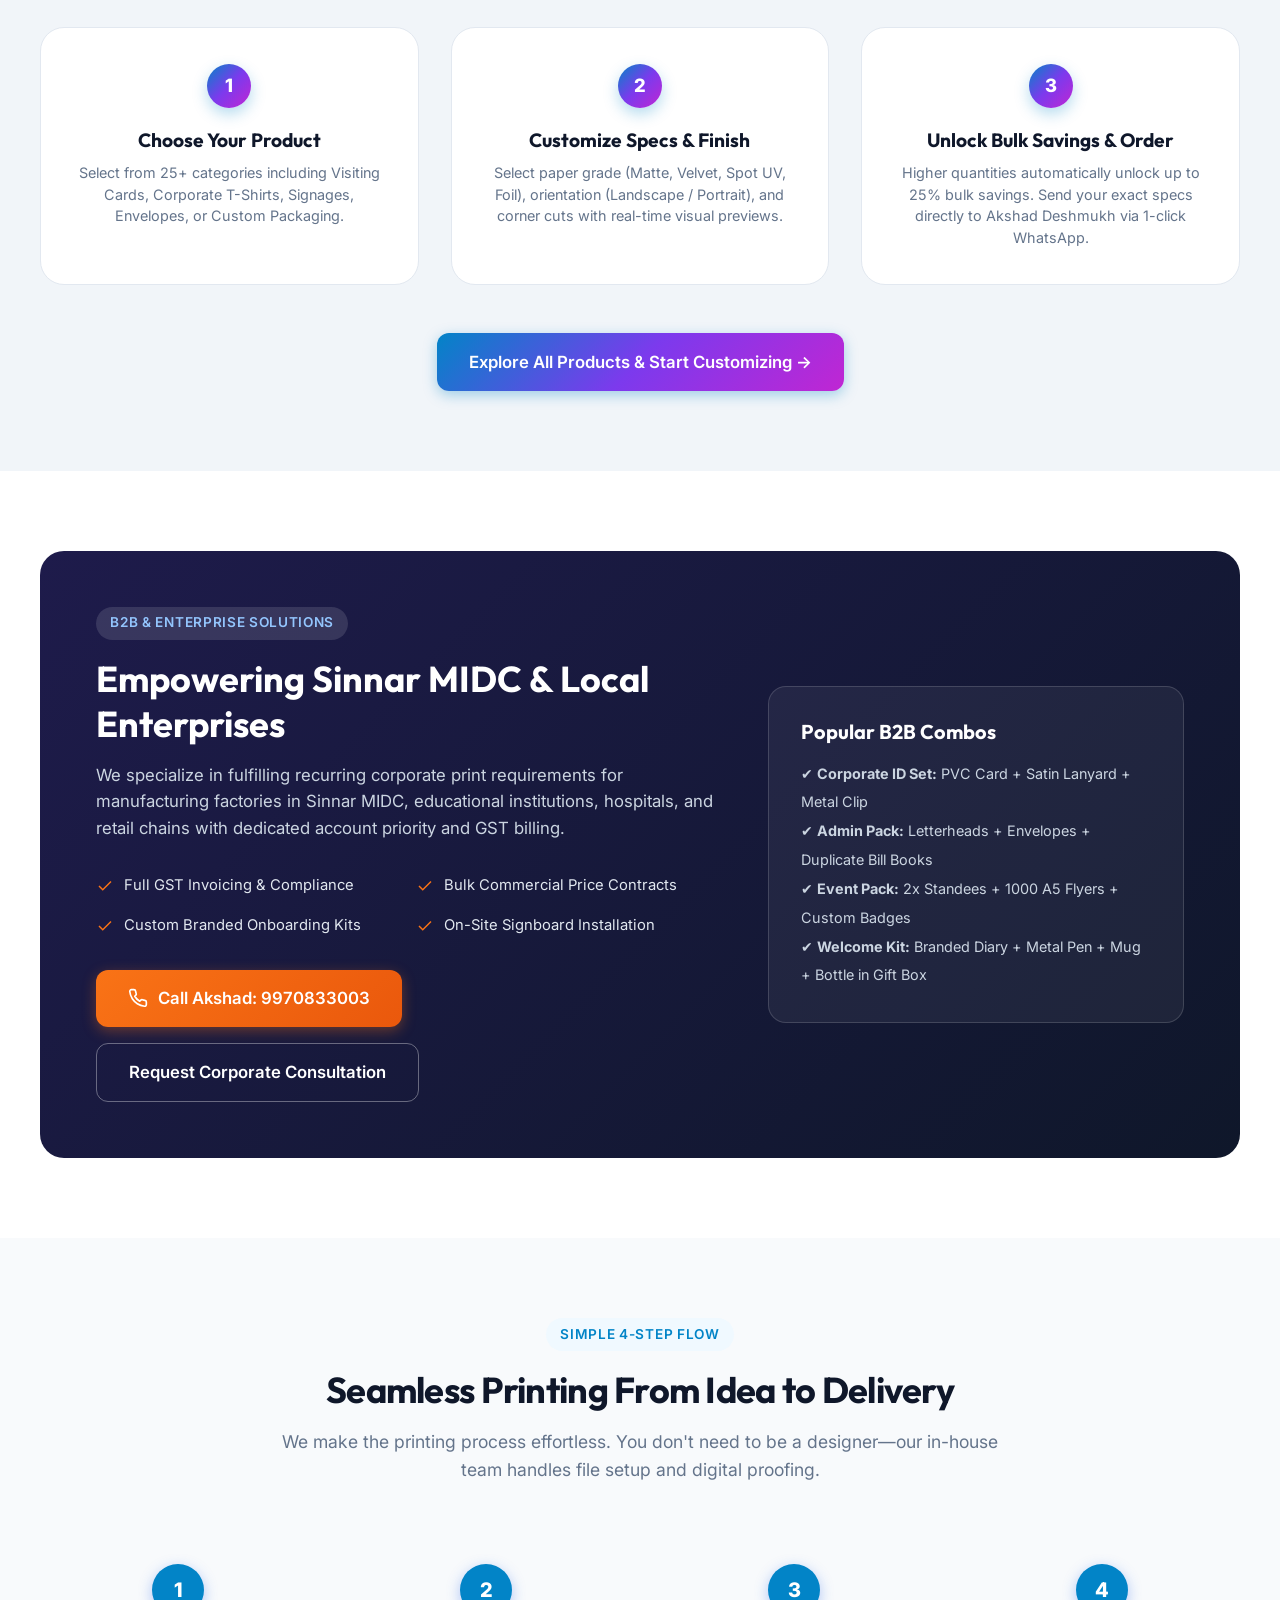
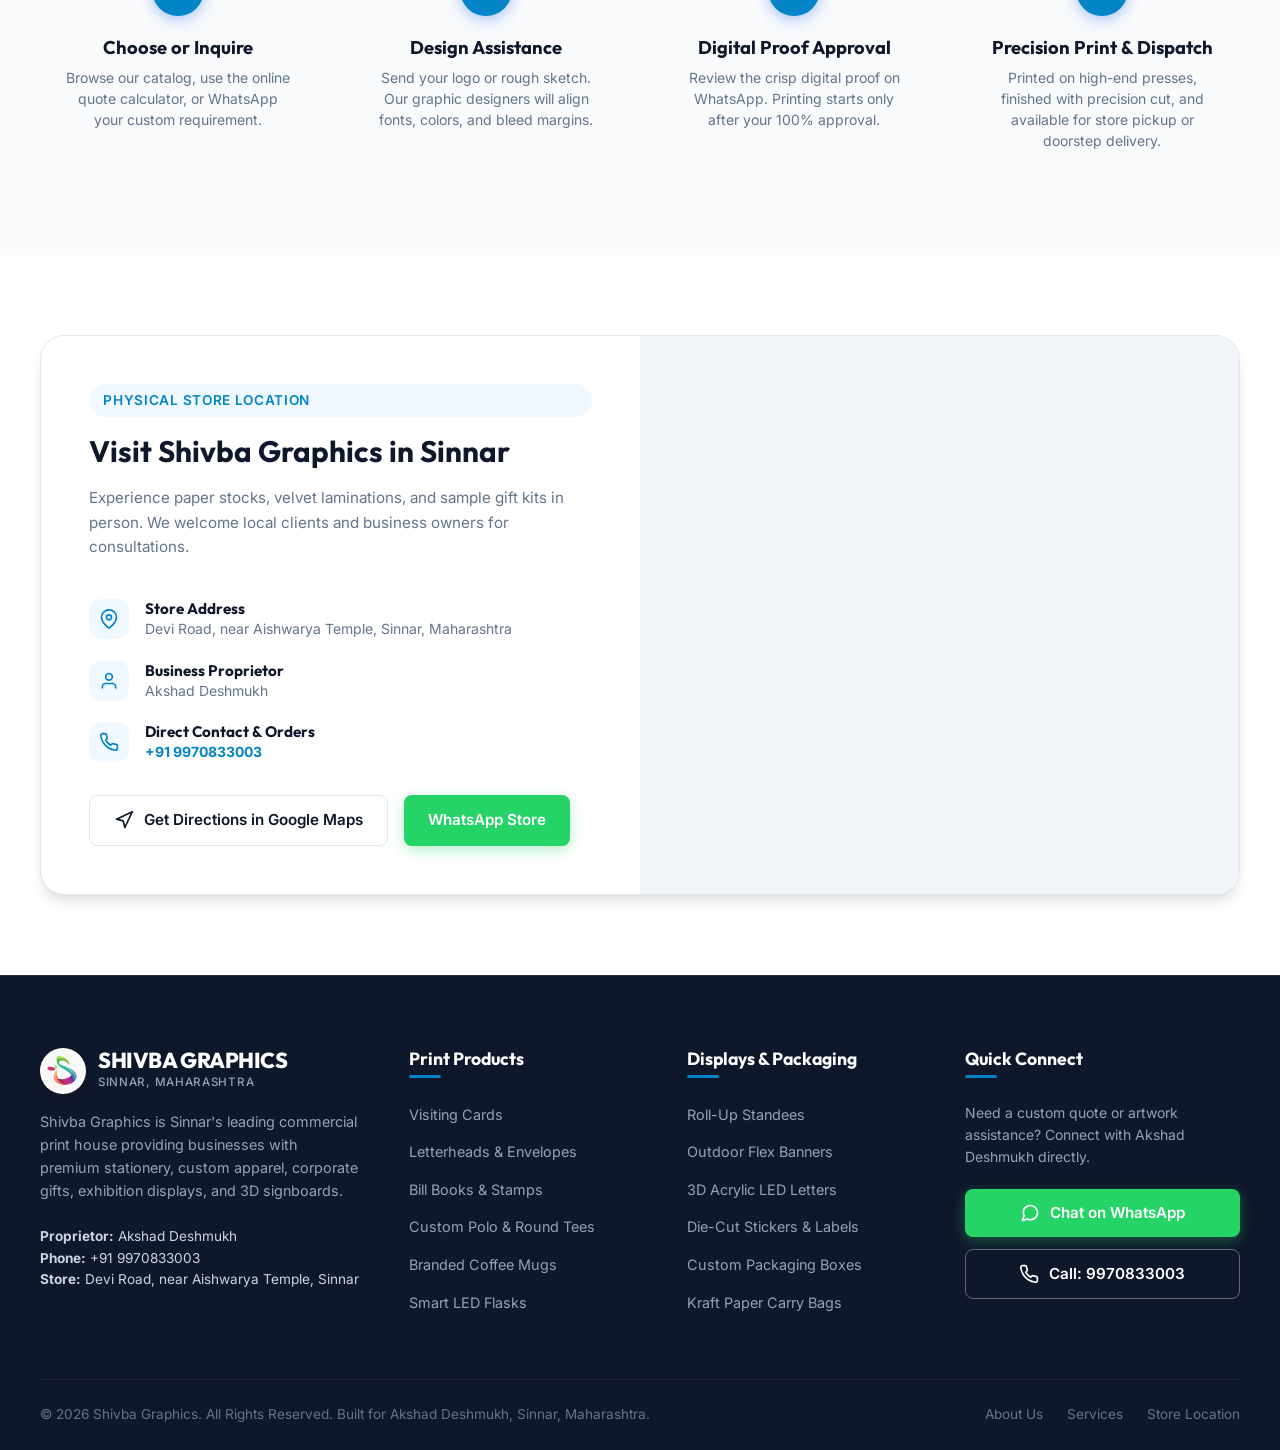
==== commit c9a3225d: "first commit" ====
--- a/index.html
+++ b/index.html
@@ -1,1466 +1,904 @@
 <!DOCTYPE html>
 <html lang="en">
 <head>
-  <meta charset="UTF-8" />
-  <meta name="viewport" content="width=device-width, initial-scale=1.0"/>
-  <title>Shivba Graphics – Print. Design. Deliver.</title>
-  <!-- SEO: meta description + canonical (replace with your real domain) -->
-  <meta name="description" content="Shivba Graphics — banner printing, visiting cards, digital printing and graphic design. Fast turnaround and premium print quality. Contact us for a quote." />
-  <meta name="robots" content="index,follow" />
-  <link rel="canonical" href="https://yourdomain.com/" />
-  <!-- Preconnect for Google Fonts -->
-  <link rel="preconnect" href="https://fonts.googleapis.com">
-  <link rel="preconnect" href="https://fonts.gstatic.com" crossorigin>
-  <link href="https://fonts.googleapis.com/css2?family=Bebas+Neue&family=DM+Sans:ital,wght@0,300;0,400;0,600;1,300&family=Space+Mono:wght@400;700&display=swap" rel="stylesheet"/>
-
-  <!-- Open Graph / Twitter cards (replace image/url with real paths) -->
-  <meta property="og:type" content="website" />
-  <meta property="og:title" content="Shivba Graphics – Print. Design. Deliver." />
-  <meta property="og:description" content="Bold banners, premium visiting cards, and fast digital printing. Get a free quote." />
-  <meta property="og:image" content="https://yourdomain.com/og-image.jpg" />
-  <meta property="og:url" content="https://yourdomain.com/" />
-  <meta name="twitter:card" content="summary_large_image" />
-  <meta name="twitter:title" content="Shivba Graphics – Print. Design. Deliver." />
-  <meta name="twitter:description" content="Bold banners, premium visiting cards, and fast digital printing. Get a free quote." />
-  <meta name="twitter:image" content="https://yourdomain.com/og-image.jpg" />
+  <meta charset="UTF-8">
+  <meta name="viewport" content="width=device-width, initial-scale=1.0">
+  <title>Shivba Graphics | Premium Commercial Printing, Custom Gifts & Signage in Sinnar</title>
+  <meta name="description" content="Shivba Graphics by Akshad Deshmukh - Sinnar's leading commercial printing destination for visiting cards, corporate gifts, custom apparel, roll-up standees, LED signboards, and packaging.">
+  <meta name="keywords" content="Shivba Graphics, printing Sinnar, visiting cards Sinnar, roll up standee Nashik, corporate gifts Sinnar, LED signboards Sinnar, Akshad Deshmukh, printing press Sinnar">
+  
+  <!-- CSS Stylesheets -->
+  <link rel="icon" type="image/png" href="assets/images/favicon.png">
+  <link rel="stylesheet" href="css/style.css">
+  <link rel="stylesheet" href="css/components.css">
+  
   <style>
-    :root {
-      --ink:    #1a1a2e;
-      --paper:  #ffffff;
-      --saffron:#ff6a00;
-      --gold:   #e8b94f;
-      --cyan:   #00c8d7;
-      --red:    #e63946;
-      --muted:  #6b7280;
-      --white:  #ffffff;
-      /* White theme section backgrounds */
-      --bg-primary:   #ffffff;
-      --bg-secondary: #f4f6f9;
-      --bg-dark:      #1a1a2e;
-      --text-primary: #1a1a2e;
-      --text-secondary: #4b5563;
-      --border-light: rgba(26,26,46,.10);
-    }
-
-    *, *::before, *::after { box-sizing: border-box; margin:0; padding:0; }
-
-    html { scroll-behavior: smooth; }
-
-    body {
-      background: var(--bg-primary);
-      color: var(--text-primary);
-      font-family: 'DM Sans', sans-serif;
-      overflow-x: hidden;
-      cursor: none;
-    }
-
-    /* ── Custom Cursor ── */
-    #cursor {
-      width: 14px; height: 14px;
-      background: var(--saffron);
-      border-radius: 50%;
-      position: fixed;
-      pointer-events: none;
-      z-index: 9999;
-      transform: translate(-50%,-50%);
-      transition: transform .1s, background .2s, width .2s, height .2s;
-      mix-blend-mode: difference;
-    }
-    #cursor.big { width:40px; height:40px; background: var(--gold); }
-
-    /* ── Noise overlay ── */
-    body::before {
-      content:'';
-      position:fixed; inset:0;
-      background-image: url("data:image/svg+xml,%3Csvg viewBox='0 0 200 200' xmlns='http://www.w3.org/2000/svg'%3E%3Cfilter id='n'%3E%3CfeTurbulence type='fractalNoise' baseFrequency='.9' numOctaves='4' stitchTiles='stitch'/%3E%3C/filter%3E%3Crect width='100%25' height='100%25' filter='url(%23n)' opacity='.04'/%3E%3C/svg%3E");
-      pointer-events:none; z-index:9998; opacity:.5;
-    }
-
-    /* ── NAV ── */
-    nav {
-      position:fixed; top:0; left:0; right:0;
-      display:flex; align-items:center; justify-content:space-between;
-      padding: .8rem 3rem;
-      z-index:500;
-      background: rgba(255,255,255,.95);
-      backdrop-filter: blur(12px);
-      box-shadow: 0 1px 12px rgba(26,26,46,.07);
-      transition: background .4s, backdrop-filter .4s, box-shadow .4s;
-    }
-    nav.scrolled { background: rgba(255,255,255,.92); backdrop-filter: blur(12px); box-shadow: 0 2px 16px rgba(26,26,46,.08); }
-
-    .logo {
-      font-family: 'Bebas Neue', cursive;
-      font-size: 1.5rem;
-      letter-spacing: .08em;
-      color: var(--text-primary);
-      text-decoration: none;
-    }
-    .logo span { color: var(--saffron); }
-
-    .nav-links { display:flex; gap:1.8rem; list-style:none; }
-    .nav-links a {
-      font-family:'Space Mono', monospace;
-      font-size:.7rem; letter-spacing:.12em; text-transform:uppercase;
-      color: var(--text-primary); text-decoration:none; opacity:.7;
-      transition: opacity .2s, color .2s;
-    }
-    .nav-links a:hover { opacity:1; color:var(--saffron); }
-
-    .nav-cta {
-      font-family:'Space Mono', monospace;
-      font-size:.7rem; letter-spacing:.1em; text-transform:uppercase;
-      background: var(--saffron); color: var(--ink);
-      border:none; padding:.55rem 1.2rem; cursor:none;
-      transition: background .2s, transform .15s;
-    }
-    .nav-cta:hover { background: var(--gold); transform: translateY(-2px); }
-
-    /* ── HERO ── */
-    /* Ensure hero starts below the fixed navbar by using a CSS variable
-       set via JS to the navbar's height. Defaults to 0 when JS is unavailable. */
-    #hero {
-      min-height: calc(100vh - var(--hero-top-offset, 0));
-      display: flex; flex-direction: column;
-      padding: var(--hero-top-offset, 0) 12vw;
-      position: relative;
-      overflow: hidden;
-    }
-    .hero-content {
-      margin-top: auto;
-      padding-top: 1rem;
-      padding-bottom: 2rem;
-      position: relative; z-index: 1;
-      overflow: hidden;
-    }
-    .hero-stats {
-      display:flex; gap:2rem;
-      margin-top:1.2rem; padding-top:1rem;
-      border-top:1px solid rgba(26,26,46,.12);
-      opacity:0; animation: fade-up .6s 1.3s forwards;
-    }
-
-    .hero-bg {
-      position:absolute; inset:0;
-      background:
-        radial-gradient(ellipse 70% 60% at 80% 40%, rgba(255,106,0,.10) 0%, transparent 70%),
-        radial-gradient(ellipse 50% 50% at 10% 80%, rgba(0,200,215,.07) 0%, transparent 60%),
-        var(--bg-primary);
-    }
-
-    /* Animated halftone dots */
-    .halftone {
-      position:absolute; top:0; right:0;
-      width:55%; height:100%;
-      background-image: radial-gradient(circle, rgba(255,106,0,.25) 1px, transparent 1px);
-      background-size: 28px 28px;
-      animation: halftone-drift 8s ease-in-out infinite alternate;
-      mask-image: linear-gradient(to left, rgba(0,0,0,.7), transparent);
-      -webkit-mask-image: linear-gradient(to left, rgba(0,0,0,.7), transparent);
-    }
-    @keyframes halftone-drift { from{transform:translate(0,0)} to{transform:translate(-12px,8px)} }
-
-    /* Big background text */
-    .hero-bg-text {
-      position:absolute; bottom:-6rem; right:-1rem;
-      font-family:'Bebas Neue', cursive;
-      font-size:22vw; line-height:1;
-      color:rgba(255, 123, 0, 0.103);
-      white-space:nowrap; pointer-events:none;
-      animation: bg-float 6s ease-in-out infinite alternate;
-    }
-    /* Themed decorative SVG art above watermark (desktop-only) */
-    .hero-art{
-      position:absolute; top:12%; right:10%;
-      width:320px; height:220px; pointer-events:none; z-index:0;
-      opacity:.95; filter: drop-shadow(0 8px 22px rgba(0,0,0,.30));
-      /* increased motion and faster timing */
-      --r-start: -5deg; --r-end: 5deg; --ty: 16px;
-      animation: art-float 5s ease-in-out infinite alternate;
-      will-change: transform, opacity;
-    }
-    /* Additional themed pieces (desktop only) */
-    .hero-art--alt1{
-      position:absolute; top:26%; right:6%; width:180px; height:140px;
-      pointer-events:none; z-index:0; opacity:.92; filter: drop-shadow(0 10px 28px rgba(0,0,0,.26));
-      --r-start: 8deg; --r-end: 14deg; --ty: 12px;
-      animation: art-float 5.5s ease-in-out infinite alternate;
-      animation-delay: .35s;
-    }
-    .hero-art--alt2{
-      position:absolute; top:44%; right:22%; width:160px; height:120px;
-      pointer-events:none; z-index:0; opacity:.9; filter: drop-shadow(0 8px 20px rgba(0,0,0,.22));
-      --r-start: -14deg; --r-end: -8deg; --ty: 18px;
-      animation: art-float 6s ease-in-out infinite alternate;
-      animation-delay: .9s;
-    }
-    @media(max-width:1024px){ .hero-art, .hero-art--alt1, .hero-art--alt2 { display:none; } }
-    @keyframes art-float{
-      from{ transform: translateY(0) rotate(var(--r-start)); }
-      to  { transform: translateY(var(--ty)) rotate(var(--r-end)); }
-    }
-    @keyframes bg-float { from{transform:translateY(0)} to{transform:translateY(-20px)} }
-
-    /* Floating ink splatter shapes */
-    .ink-blob {
-      position:absolute; border-radius:50%;
-      animation: blob-move 7s ease-in-out infinite alternate;
-      pointer-events:none;
-    }
-    .ink-blob:nth-child(1){ width:320px;height:320px; background:radial-gradient(circle,rgba(255,106,0,.1),transparent); top:8%; right:25%; animation-delay:0s; }
-    .ink-blob:nth-child(2){ width:200px;height:200px; background:radial-gradient(circle,rgba(0,200,215,.12),transparent); top:40%; right:10%; animation-delay:2s; }
-    .ink-blob:nth-child(3){ width:150px;height:150px; background:radial-gradient(circle,rgba(232,185,79,.1),transparent); top:20%; right:42%; animation-delay:4s; }
-    @keyframes blob-move { from{transform:scale(1) translate(0,0)} to{transform:scale(1.12) translate(12px,-15px)} }
-
-    .hero-eyebrow {
-      font-family:'Space Mono', monospace;
-      font-size:.7rem; letter-spacing:.25em; text-transform:uppercase;
-      color:var(--saffron); margin-bottom:.7rem;
-      opacity:0; animation: fade-up .6s .2s forwards;
-    }
-
-    .hero-title {
-      font-family:'Bebas Neue', cursive;
-      font-size: clamp(2.8rem, 6.5vw, 7rem);
-      line-height: .92;
-      letter-spacing: .02em;
-      color: var(--text-primary);
-      position:relative; z-index:1;
-    }
-    .hero-title .line { display:block; overflow:hidden; }
-    .hero-title .line span {
-      display:block;
-      transform: translateY(110%);
-      animation: slide-up .7s cubic-bezier(.16,1,.3,1) forwards;
-    }
-    .hero-title .line:nth-child(1) span { animation-delay:.35s; }
-    .hero-title .line:nth-child(2) span { animation-delay:.5s; color:var(--saffron); }
-    .hero-title .line:nth-child(3) span { animation-delay:.65s; }
-
-    .hero-sub {
-      max-width:460px;
-      font-size:.95rem; line-height:1.65; color:var(--text-secondary);
-      margin-top:.8rem;
-      opacity:0; animation: fade-up .6s .9s forwards;
-    }
-
-    .hero-actions {
-      display:flex; align-items:center; gap:1.5rem;
-      margin-top:1.2rem;
-      opacity:0; animation: fade-up .6s 1.1s forwards;
-    }
-    .btn-primary {
-      background:var(--saffron); color:var(--ink);
-      font-family:'Space Mono', monospace;
-      font-size:.68rem; letter-spacing:.12em; text-transform:uppercase;
-      padding:.75rem 1.8rem; text-decoration:none;
-      display:inline-block; position:relative; overflow:hidden;
-      transition: color .3s;
-    }
-    .btn-primary::before {
-      content:''; position:absolute; inset:0;
-      background:var(--text-primary); transform:translateX(-101%);
-      transition: transform .3s cubic-bezier(.16,1,.3,1);
-    }
-    .btn-primary:hover { color:var(--paper); }
-    .btn-primary:hover::before { transform:translateX(0); }
-    .btn-primary span { position:relative; }
-
-    .btn-ghost {
-      font-family:'Space Mono', monospace;
-      font-size:.75rem; letter-spacing:.12em; text-transform:uppercase;
-      color:var(--text-primary); text-decoration:none;
-      border-bottom:1px solid rgba(26,26,46,.3);
-      padding-bottom:.15rem;
-      transition: color .2s, border-color .2s;
-    }
-    .btn-ghost:hover { color:var(--gold); border-color:var(--gold); }
-
-    .stat-num {
-      font-family:'Bebas Neue', cursive;
-      font-size:2rem; color:var(--saffron);
-      display:block; line-height:1;
-    }
-    .stat-label {
-      font-size:.7rem; letter-spacing:.08em; text-transform:uppercase;
-      color:var(--muted); margin-top:.2rem;
-    }
-
-    /* Scroll indicator */
-    .scroll-hint {
-      position:absolute; bottom:2rem; left:50%; transform:translateX(-50%);
-      display:flex; flex-direction:column; align-items:center; gap:.5rem;
-      font-family:'Space Mono', monospace; font-size:.6rem; letter-spacing:.2em;
-      text-transform:uppercase; color:var(--muted);
-      animation: fade-up .6s 1.6s both;
-    }
-    .scroll-line {
-      width:1px; height:40px; background:linear-gradient(var(--saffron), transparent);
-      animation: scroll-pulse 1.5s ease-in-out infinite;
-    }
-    @keyframes scroll-pulse { 0%,100%{transform:scaleY(1);opacity:.6} 50%{transform:scaleY(1.3);opacity:1} }
-
-    @keyframes fade-up {
-      from{opacity:0; transform:translateY(20px)}
-      to  {opacity:1; transform:translateY(0)}
-    }
-    @keyframes slide-up {
-      to { transform: translateY(0); }
-    }
-
-    /* ── MARQUEE STRIP ── */
-    .marquee-strip {
-      background: var(--saffron); padding:.6rem 0; overflow:hidden;
-      border-top:2px solid var(--gold); border-bottom:2px solid var(--gold);
-    }
-    .marquee-inner {
-      display:flex; width:max-content;
-      animation: marquee-scroll 22s linear infinite;
-    }
-    .marquee-item {
-      white-space:nowrap;
-      font-family:'Bebas Neue', cursive;
-      font-size:.85rem; letter-spacing:.18em;
-      color:var(--ink); padding:0 1.8rem;
-    }
-    .marquee-dot { color:var(--ink); font-size:1.1rem; margin-right:1.8rem; }
-    @keyframes marquee-scroll { from{transform:translateX(0)} to{transform:translateX(-50%)} }
-
-    /* ── SECTION BASICS ── */
-    section { padding:4.5rem 4rem; }
-    .section-label {
-      font-family:'Space Mono', monospace;
-      font-size:.68rem; letter-spacing:.25em; text-transform:uppercase;
-      color:var(--saffron); margin-bottom:.7rem;
-    }
-    .section-title {
-      font-family:'Bebas Neue', cursive;
-      font-size: clamp(2.2rem, 3.8vw, 4.2rem);
-      line-height:1; letter-spacing:.03em;
-      color:var(--text-primary);
-    }
-
-    /* ── SERVICES ── */
-    #services { background:var(--bg-secondary); color:var(--text-primary); position:relative; overflow:hidden; }
-    #services .section-label { color:var(--saffron); }
-
-    .services-grid {
-      display:grid; grid-template-columns:repeat(auto-fit, minmax(220px,1fr));
-      gap:2px; margin-top:2.5rem;
-    }
-    .service-card {
-      background:var(--bg-primary); color:var(--text-primary);
-      padding:1.8rem; position:relative; overflow:hidden;
-      border:1px solid var(--border-light);
-      box-shadow: 0 2px 12px rgba(26,26,46,.06);
-      transition:transform .3s cubic-bezier(.16,1,.3,1), box-shadow .3s;
-    }
-    .service-card::before {
-      content:''; position:absolute; inset:0;
-      background:var(--saffron); transform:translateY(101%);
-      transition:transform .4s cubic-bezier(.16,1,.3,1);
-      z-index:0;
-    }
-    .service-card:hover { transform:translateY(-6px); box-shadow:0 12px 32px rgba(255,106,0,.15); }
-    .service-card:hover::before { transform:translateY(0); }
-    .service-card:hover .service-icon,
-    .service-card:hover .service-name,
-    .service-card:hover .service-desc { color:var(--white) !important; }
-    .service-card:hover .service-num { color:rgba(0,0,0,.15); }
-
-    .service-card > * { position:relative; z-index:1; }
-
-    .service-num {
-      font-family:'Bebas Neue', cursive;
-      font-size:3.5rem; line-height:1; color:rgba(26,26,46,.06);
-      position:absolute; top:.5rem; right:.8rem;
-      transition:color .3s;
-    }
-    .service-icon { font-size:1.8rem; margin-bottom:.8rem; display:block; color:var(--text-primary); transition:color .3s; }
-    .service-name {
-      font-family:'Bebas Neue', cursive;
-      font-size:1.6rem; letter-spacing:.04em;
-      color:var(--text-primary);
-      margin-bottom:.5rem; transition:color .3s;
-    }
-    .service-desc { font-size:.82rem; line-height:1.6; color:var(--text-secondary); transition:color .3s; }
-
-    /* ── WHY US / FEATURES ── */
-    #features {
-      background:var(--bg-primary);
-      display:grid; grid-template-columns:240px 1fr; gap:2.5rem; align-items:center;
-      padding-left:8vw; padding-right:8vw;
-      padding-top:3rem; padding-bottom:3rem;
-    }
-    #features .image-col {
-      position:relative;
-      display:flex; align-items:center; justify-content:center;
-    }
-    #features > div:nth-child(2) { padding-left:1rem; }
-
-    .features-img-wrap {
-      position:relative;
-      width:220px; height:310px;
-      margin:0 auto; flex-shrink:0;
-      overflow:visible;
-    }
-    .features-img-wrap .feat-img {
-      position:absolute;
-      width:190px; height:110px;
-      object-fit:cover;
-      border:3px solid #e5e7eb;
-      box-shadow:0 8px 20px rgba(26,26,46,.12);
-      transition:transform .3s ease, box-shadow .3s ease;
-      border-radius:3px;
-    }
-    .features-img-wrap .feat-img--1 { top:0;    left:0;   transform:rotate(-3deg);  z-index:1; }
-    .features-img-wrap .feat-img--2 { top:100px; left:28px; transform:rotate(2.5deg); z-index:3; }
-    .features-img-wrap .feat-img--3 { top:200px; left:0;   transform:rotate(-2deg);  z-index:2; }
-    .features-img-wrap .feat-img:hover {
-      transform:rotate(0deg) scale(1.04);
-      box-shadow:0 14px 30px rgba(26,26,46,.22); z-index:10;
-    }
-
-    .img-accent {
-      position:absolute; bottom:-1rem; right:-2rem;
-      width:88px; height:88px;
-      background:var(--saffron);
-      display:flex; align-items:center; justify-content:center; z-index:20;
-    }
-    .img-accent-text {
-      font-family:'Bebas Neue', cursive; font-size:.58rem; letter-spacing:.1em;
-      text-align:center; color:var(--ink); padding:.5rem; line-height:1.3;
-    }
-    .img-accent-num { font-size:1.5rem; display:block; }
-
-    .features-list { margin-top:1.2rem; display:flex; flex-direction:column; gap:.6rem; }
-    .feature-item {
-      display:flex; gap:1rem; align-items:flex-start;
-      padding:.75rem; border:1px solid var(--border-light);
-      background:var(--bg-secondary);
-      transition:border-color .3s, background .3s, box-shadow .3s;
-    }
-    .feature-item:hover { border-color:var(--saffron); background:rgba(255,106,0,.04); box-shadow:0 4px 16px rgba(255,106,0,.08); }
-    .feature-icon-box {
-      width:32px; height:32px; flex-shrink:0;
-      background:var(--saffron); display:flex; align-items:center; justify-content:center;
-      font-size:.9rem;
-    }
-    .feature-title { font-family:'Space Mono', monospace; font-size:.72rem; letter-spacing:.06em; margin-bottom:.2rem; color:var(--text-primary); }
-    .feature-desc { font-size:.78rem; color:var(--text-secondary); line-height:1.5; }
-
-    /* ── PORTFOLIO ── */
-    #portfolio { background:var(--bg-secondary); overflow:hidden; }
-    .portfolio-header { display:flex; justify-content:space-between; align-items:flex-end; margin-bottom:1.5rem; }
-    .portfolio-scroll-wrap { position:relative; }
-    .portfolio-row {
-      display:flex; gap:.9rem; overflow-x:auto; overflow-y:visible;
-      scroll-snap-type:x mandatory; -webkit-overflow-scrolling:touch;
-      padding:.8rem 0 1.5rem; scrollbar-width:none; cursor:grab;
-    }
-    .portfolio-row:active { cursor:grabbing; }
-    .portfolio-row::-webkit-scrollbar { display:none; }
-    .port-card {
-      flex:0 0 280px; height:186px; position:relative; overflow:hidden;
-      scroll-snap-align:start; border-radius:2px;
-      transition:transform .35s cubic-bezier(.16,1,.3,1), box-shadow .35s; cursor:none;
-    }
-    .port-card:hover { transform:scale(1.06) translateY(-5px); box-shadow:0 16px 40px rgba(26,26,46,.18); z-index:10; }
-    .port-card img { width:100%; height:100%; object-fit:cover; transition:transform .5s cubic-bezier(.16,1,.3,1); }
-    .port-card:hover img { transform:scale(1.08); }
-    .port-overlay {
-      position:absolute; inset:0;
-      background:linear-gradient(to top, rgba(13,13,13,.92) 0%, rgba(13,13,13,.1) 55%, transparent 100%);
-      opacity:0; transition:opacity .3s; display:flex; align-items:flex-end; padding:1rem;
-    }
-    .port-card:hover .port-overlay { opacity:1; }
-    .port-label { font-family:'Bebas Neue', cursive; font-size:1.15rem; letter-spacing:.06em; color:var(--paper); }
-    .port-tag { font-size:.62rem; letter-spacing:.15em; text-transform:uppercase; color:var(--saffron); display:block; margin-bottom:.25rem; }
-    .portfolio-scroll-wrap::before,
-    .portfolio-scroll-wrap::after {
-      content:''; position:absolute; top:0; bottom:0; width:60px; z-index:5; pointer-events:none;
-    }
-    .portfolio-scroll-wrap::before { left:0; background:linear-gradient(to right, var(--bg-secondary), transparent); }
-    .portfolio-scroll-wrap::after  { right:0; background:linear-gradient(to left, var(--bg-secondary), transparent); }
-    .scroll-btn {
-      position:absolute; top:50%; transform:translateY(-60%);
-      width:36px; height:36px; border-radius:50%;
-      background:rgba(255,106,0,.9); border:none; color:var(--ink);
-      font-size:1rem; display:flex; align-items:center; justify-content:center;
-      cursor:none; z-index:10; transition:background .2s, transform .2s; opacity:.9;
-    }
-    .scroll-btn:hover { background:var(--gold); transform:translateY(-60%) scale(1.1); }
-    .scroll-btn.left  { left:8px; }
-    .scroll-btn.right { right:8px; }
-    .port-dots { display:flex; gap:.4rem; justify-content:center; margin-top:.4rem; }
-    .port-dot { width:22px; height:3px; background:rgba(26,26,46,.15); transition:background .3s, width .3s; }
-    .port-dot.active { background:var(--saffron); width:34px; }
-
-    /* ── PROCESS ── */
-    #process { background:var(--bg-primary); color:var(--text-primary); }
-    .process-steps { display:grid; grid-template-columns:repeat(4,1fr); gap:0; margin-top:2.5rem; position:relative; }
-    .process-steps::before {
-      content:''; position:absolute; top:1.9rem; left:12%; right:12%; height:2px;
-      background:repeating-linear-gradient(to right, var(--saffron) 0, var(--saffron) 8px, transparent 8px, transparent 16px);
-    }
-    .step { padding:1.2rem 1rem; text-align:center; position:relative; }
-    .step-circle {
-      width:40px; height:40px; border-radius:50%;
-      background:var(--saffron); color:var(--ink);
-      font-family:'Bebas Neue', cursive; font-size:1.1rem;
-      display:flex; align-items:center; justify-content:center;
-      margin:0 auto .9rem; position:relative; z-index:1;
-      transition:transform .3s, background .3s;
-    }
-    .step:hover .step-circle { transform:scale(1.15); background:var(--text-primary); color:var(--white); }
-    .step-title { font-family:'Bebas Neue', cursive; font-size:1.4rem; margin-bottom:.35rem; color:var(--text-primary); }
-    .step-desc { font-size:.78rem; color:var(--text-secondary); line-height:1.55; }
-
-    /* ── TESTIMONIALS ── */
-    #testimonials { background:var(--bg-secondary); padding-top:3rem; padding-bottom:3rem; }
-    .testimonials-list { display:flex; flex-direction:column; gap:0; margin-top:2rem; }
-    .testi-item {
-      display:grid; grid-template-columns:auto 1fr auto;
-      align-items:center; gap:1.8rem;
-      padding:1.4rem 0;
-      border-bottom:1px solid var(--border-light);
-      transition:background .2s;
-    }
-    .testi-item:first-child { border-top:1px solid var(--border-light); }
-    .testi-accent {
-      width:3px; height:100%; min-height:48px;
-      background:var(--saffron); flex-shrink:0; border-radius:2px;
-    }
-    .testi-body { flex:1; }
-    .testi-text {
-      font-size:.88rem; line-height:1.7; color:var(--text-secondary);
-      font-style:italic; margin:0;
-    }
-    .testi-text::before { content:'\201C'; color:var(--saffron); font-size:1.1rem; font-style:normal; margin-right:.2rem; }
-    .testi-text::after  { content:'\201D'; color:var(--saffron); font-size:1.1rem; font-style:normal; margin-left:.2rem; }
-    .testi-meta { text-align:right; flex-shrink:0; min-width:130px; }
-    .testi-stars { color:var(--gold); font-size:.72rem; letter-spacing:.08em; margin-bottom:.3rem; }
-    .testi-name { font-family:'Space Mono', monospace; font-size:.72rem; color:var(--text-primary); display:block; }
-    .testi-role { font-size:.65rem; color:var(--muted); margin-top:.15rem; display:block; }
-    /* inline author/stars shown only on mobile */
-    .testi-name-inline, .testi-stars-inline { display:none; }
-
-    /* ── CONTACT ── */
-    #contact {
-      background: radial-gradient(ellipse 60% 80% at 90% 50%, rgba(255,106,0,.06) 0%, transparent 70%), var(--bg-primary);
-      display:grid; grid-template-columns:1fr 1fr; gap:4rem; align-items:start;
-      padding-left:8vw; padding-right:8vw;
-    }
-    .contact-info { padding-top:.5rem; }
-    .contact-info .section-title { margin-bottom:1rem; }
-    .contact-tagline { font-size:.9rem; line-height:1.7; color:var(--text-secondary); max-width:340px; }
-    .contact-details { margin-top:1.8rem; display:flex; flex-direction:column; gap:1.2rem; }
-    .contact-detail { display:flex; align-items:flex-start; gap:1rem; }
-    .detail-icon {
-      width:34px; height:34px; flex-shrink:0;
-      background:rgba(255,106,0,.08); border:1px solid rgba(255,106,0,.25);
-      display:flex; align-items:center; justify-content:center; font-size:.85rem;
-    }
-    .detail-label { font-family:'Space Mono', monospace; font-size:.62rem; letter-spacing:.12em; text-transform:uppercase; color:var(--saffron); margin-bottom:.2rem; }
-    .detail-value { font-size:.88rem; color:var(--text-secondary); line-height:1.5; }
-    .social-links { display:flex; gap:.8rem; margin-top:1.8rem; }
-    .social-link {
-      width:34px; height:34px;
-      background:var(--bg-secondary); border:1px solid var(--border-light);
-      display:flex; align-items:center; justify-content:center;
-      text-decoration:none; font-size:.85rem;
-      transition:background .2s, border-color .2s, transform .2s;
-    }
-    .social-link:hover { background:var(--saffron); border-color:var(--saffron); transform:translateY(-3px); }
-    .contact-form { background:var(--bg-secondary); border:1px solid var(--border-light); padding:2rem; box-shadow:0 4px 20px rgba(26,26,46,.06); }
-    .form-title { font-family:'Bebas Neue', cursive; font-size:1.7rem; letter-spacing:.06em; margin-bottom:1.4rem; color:var(--text-primary); }
-    .form-row { display:grid; grid-template-columns:1fr 1fr; gap:.8rem; }
-    .form-group { margin-bottom:.85rem; position:relative; }
-    .form-group label {
-      display:block; font-family:'Space Mono', monospace;
-      font-size:.6rem; letter-spacing:.18em; text-transform:uppercase;
-      color:var(--saffron); margin-bottom:.35rem;
-    }
-    .form-group input,
-    .form-group select,
-    .form-group textarea {
-      width:100%; padding:.65rem .85rem;
-      background:var(--bg-primary); border:1px solid var(--border-light);
-      color:var(--text-primary); font-family:'DM Sans', sans-serif; font-size:.88rem;
-      outline:none; transition:border-color .2s, background .2s; cursor:none;
-    }
-    .form-group input::placeholder, .form-group textarea::placeholder { color:rgba(26,26,46,.35); }
-    .form-group input:focus, .form-group select:focus, .form-group textarea:focus { border-color:var(--saffron); background:rgba(255,106,0,.03); }
-    .form-group select { appearance:none; }
-    .form-group textarea { resize:vertical; min-height:90px; }
-    .contact-form .form-group select option { color:#000 !important; background:var(--paper) !important; }
-    .form-bottom { display:flex; align-items:center; justify-content:space-between; margin-top:1rem; }
-    .form-privacy { font-size:.62rem; color:var(--muted); max-width:150px; line-height:1.5; }
-    .form-submit {
-      background:var(--saffron); color:var(--ink);
-      font-family:'Space Mono', monospace; font-size:.72rem; letter-spacing:.1em; text-transform:uppercase;
-      border:none; padding:.75rem 1.5rem; cursor:none; position:relative; overflow:hidden; transition:background .2s;
-    }
-    .form-submit::after { content:''; position:absolute; inset:0; background:rgba(255,255,255,.2); transform:translateX(-101%); transition:transform .3s; }
-    .form-submit:hover::after { transform:translateX(0); }
-    .form-msg { margin-top:.7rem; font-size:.78rem; padding:.5rem .8rem; display:none; }
-    .form-msg.success { background:rgba(0,200,100,.15); border-left:3px solid #00c864; color:#00c864; display:block; }
-    .form-msg.error   { background:rgba(230,57,70,.15); border-left:3px solid var(--red); color:var(--red); display:block; }
-
-    /* ── FOOTER ── */
-    footer {
-      background:var(--bg-dark); padding:1.8rem 3rem;
-      display:flex; align-items:center; justify-content:space-between;
-      border-top:3px solid var(--saffron);
-    }
-    .footer-logo { font-family:'Bebas Neue', cursive; font-size:1.6rem; color:#ffffff; }
-    .footer-logo span { color:var(--saffron); }
-    .footer-copy { font-size:.65rem; color:rgba(255,255,255,.5); font-family:'Space Mono', monospace; }
-    .footer-back {
-      font-family:'Space Mono', monospace; font-size:.62rem; letter-spacing:.1em;
-      text-transform:uppercase; color:var(--saffron); text-decoration:none;
-      border:1px solid rgba(255,106,0,.4); padding:.45rem .9rem;
-      transition:background .2s, color .2s;
-    }
-    .footer-back:hover { background:var(--saffron); color:var(--white); }
-
-    /* ── SCROLL REVEAL ── */
-    .reveal { opacity:0; transform:translateY(28px); transition:opacity .7s cubic-bezier(.16,1,.3,1), transform .7s cubic-bezier(.16,1,.3,1); }
-    .reveal.visible { opacity:1; transform:translateY(0); }
-    .reveal-d1 { transition-delay:.1s; } .reveal-d2 { transition-delay:.2s; }
-    .reveal-d3 { transition-delay:.3s; } .reveal-d4 { transition-delay:.4s; }
-
-    /* ── RESPONSIVE ── */
-    @media(max-width:1024px){
-      #features { grid-template-columns:1fr; padding-left:4vw; padding-right:4vw; }
-      #features > div:nth-child(2) { padding-left:0; }
-      #contact { grid-template-columns:1fr; gap:2.5rem; padding-left:5vw; padding-right:5vw; }
-      .process-steps { grid-template-columns:repeat(2,1fr); }
-      .process-steps::before { display:none; }
-    }
-    @media(max-width:768px){
-      /* ── NAV ── */
-      nav { padding:.65rem 1rem; }
-      .nav-links { display:none; }
-      .logo { font-size:1.25rem; }
-      .nav-cta { font-size:.6rem; padding:.45rem .9rem; }
-
-      /* ── GLOBAL SECTION ── */
-      section { padding:2.8rem 1.1rem; }
-
-      /* ── HERO ── */
-      #hero { padding:0 5vw; min-height:100svh; }
-      #hero .hero-content { padding-bottom:2rem; }
-      .hero-eyebrow { font-size:.6rem; }
-      .hero-title { font-size: clamp(2.4rem, 11vw, 3.8rem); }
-      .hero-sub { font-size:.85rem; max-width:100%; }
-      .hero-actions { flex-direction:column; align-items:flex-start; gap:1rem; }
-      .btn-primary { font-size:.62rem; padding:.65rem 1.4rem; }
-      .btn-ghost { font-size:.68rem; }
-      .hero-stats { flex-wrap:wrap; gap:1.2rem; margin-top:1rem; }
-      .stat-num { font-size:1.6rem; }
-      .stat-label { font-size:.6rem; }
-      .halftone { opacity:.4; }
-
-      /* ── MARQUEE ── */
-      .marquee-item { font-size:.75rem; padding:0 1.2rem; }
-
-      /* ── SERVICES ── */
-      .services-grid { grid-template-columns:1fr; gap:1px; margin-top:1.5rem; }
-      .service-card { padding:1.3rem; }
-      .service-name { font-size:1.35rem; }
-      .service-desc { font-size:.78rem; }
-      .service-num { font-size:2.8rem; }
-
-      /* ── WHY US / FEATURES ── */
-      #features {
-        grid-template-columns:1fr;
-        padding-left:1.1rem; padding-right:1.1rem;
-        padding-top:2.8rem; padding-bottom:2.8rem;
-        gap:2rem;
-      }
-      #features > div:nth-child(2) { padding-left:0; }
-      .features-img-wrap {
-        width:100%; height:220px;
-        max-width:320px; margin:0 auto;
-      }
-      .features-img-wrap .feat-img {
-        width:150px; height:90px;
-      }
-      .features-img-wrap .feat-img--1 { top:0;   left:0; }
-      .features-img-wrap .feat-img--2 { top:65px; left:22px; }
-      .features-img-wrap .feat-img--3 { top:130px; left:0; }
-      .img-accent { width:72px; height:72px; right:-1rem; bottom:-.5rem; }
-      .img-accent-num { font-size:1.2rem; }
-      .img-accent-text { font-size:.5rem; }
-      .features-list { margin-top:1rem; gap:.5rem; }
-      .feature-item { padding:.65rem; gap:.8rem; }
-      .feature-icon-box { width:28px; height:28px; font-size:.8rem; flex-shrink:0; }
-      .feature-title { font-size:.68rem; }
-      .feature-desc { font-size:.74rem; }
-
-      /* ── PORTFOLIO ── */
-      #portfolio { padding-left:1.1rem; padding-right:1.1rem; }
-      .portfolio-header { flex-direction:column; align-items:flex-start; gap:.6rem; }
-      .port-card { flex:0 0 220px; height:146px; }
-      .scroll-btn { width:28px; height:28px; font-size:.85rem; }
-
-      /* ── PROCESS ── */
-      .process-steps { grid-template-columns:1fr 1fr; gap:.8rem; margin-top:1.5rem; }
-      .process-steps::before { display:none; }
-      .step { padding:.9rem .6rem; }
-      .step-circle { width:34px; height:34px; font-size:.95rem; margin-bottom:.6rem; }
-      .step-title { font-size:1.15rem; }
-      .step-desc { font-size:.72rem; }
-
-      /* ── TESTIMONIALS ── */
-      .testimonials-list { margin-top:1.2rem; }
-      .testi-item { grid-template-columns:auto 1fr; gap:1rem; padding:1.1rem 0; }
-      .testi-meta { display:none; }
-      .testi-text { font-size:.8rem; }
-      .testi-name-inline { display:block; font-family:'Space Mono', monospace; font-size:.65rem; color:var(--muted); margin-top:.5rem; }
-      .testi-stars-inline { color:var(--gold); font-size:.65rem; display:block; margin-top:.3rem; }
-
-      /* ── CONTACT ── */
-      #contact {
-        grid-template-columns:1fr;
-        gap:2rem;
-        padding-left:1.1rem; padding-right:1.1rem;
-      }
-      .contact-tagline { font-size:.82rem; }
-      .contact-details { gap:.9rem; margin-top:1.2rem; }
-      .detail-icon { width:30px; height:30px; font-size:.75rem; }
-      .detail-value { font-size:.82rem; }
-      .contact-form { padding:1.3rem; }
-      .form-title { font-size:1.4rem; margin-bottom:1rem; }
-      .form-row { grid-template-columns:1fr; }
-      .form-group { margin-bottom:.65rem; }
-      .form-group input,
-      .form-group select,
-      .form-group textarea { font-size:.82rem; padding:.55rem .7rem; }
-      .form-bottom { flex-direction:column; align-items:flex-start; gap:.8rem; }
-      .form-privacy { max-width:100%; }
-      .form-submit { width:100%; text-align:center; padding:.7rem 1rem; }
-
-      /* ── FOOTER ── */
-      footer { flex-direction:column; gap:1rem; text-align:center; padding:1.4rem 1rem; }
-      .footer-logo { font-size:1.3rem; }
-      .footer-copy { font-size:.6rem; }
-
-      /* ── SECTION LABELS & TITLES ── */
-      .section-label { font-size:.6rem; }
-      .section-title { font-size: clamp(1.8rem, 7vw, 2.8rem); }
+    /* Inline helper styling for SVG icons */
+    .svg-icon {
+      display: inline-block;
+      width: 1.25rem;
+      height: 1.25rem;
+      stroke-width: 2;
+      stroke: currentColor;
+      fill: none;
+      stroke-linecap: round;
+      stroke-linejoin: round;
+      vertical-align: middle;
     }
   </style>
 </head>
 <body>
 
-<div id="cursor"></div>
-
-<!-- ═══ NAV ═══ -->
-<nav id="navbar">
-  <a href="#hero" class="logo">Shivba <span>Graphics</span></a>
-  <ul class="nav-links">
-    <li><a href="#services">Services</a></li>
-    <li><a href="#portfolio">Portfolio</a></li>
-    <li><a href="#process">Process</a></li>
-    <li><a href="#testimonials">Reviews</a></li>
-  </ul>
-  <button class="nav-cta" onclick="document.getElementById('contact').scrollIntoView({behavior:'smooth'})">Get Quote</button>
-</nav>
-
-<!-- ═══ HERO ═══ -->
-<section id="hero">
-  <div class="hero-bg"></div>
-    <div class="halftone"></div>
-    <svg class="hero-art" aria-hidden="true" viewBox="0 0 320 220" preserveAspectRatio="xMidYMid meet">
-      <defs>
-        <linearGradient id="g1" x1="0" x2="1">
-          <stop offset="0%" stop-color="#ff6a00" stop-opacity=".12" />
-          <stop offset="100%" stop-color="#00c8d7" stop-opacity=".08" />
-        </linearGradient>
-        <pattern id="dots" width="8" height="8" patternUnits="userSpaceOnUse">
-          <circle cx="1" cy="1" r="1" fill="#ffffff" fill-opacity=".06" />
-        </pattern>
-      </defs>
-      <!-- soft layered paper panels -->
-      <rect x="20" y="16" width="220" height="140" rx="6" fill="#ffffff" fill-opacity=".03" transform="rotate(-6 130 86)" />
-      <rect x="36" y="36" width="200" height="120" rx="4" fill="url(#g1)" transform="rotate(-2 136 96)" />
-      <!-- small printer-like shape (minimal) -->
-      <g transform="translate(180,110) scale(.9)">
-        <rect x="-36" y="-18" width="72" height="36" rx="3" fill="#0d0d0d" fill-opacity=".08" />
-        <rect x="-30" y="-12" width="60" height="8" rx="1" fill="#ffffff" fill-opacity=".06" />
-        <rect x="-18" y="6" width="36" height="8" rx="1" fill="#ffffff" fill-opacity=".04" />
-      </g>
-      <!-- halftone texture -->
-      <rect x="0" y="0" width="320" height="220" fill="url(#dots)" opacity=".14" />
-    </svg>
-    <svg class="hero-art--alt1" aria-hidden="true" viewBox="0 0 200 140" preserveAspectRatio="xMidYMid meet">
-      <defs>
-        <linearGradient id="g2" x1="0" x2="1">
-          <stop offset="0%" stop-color="#00c8d7" stop-opacity=".14" />
-          <stop offset="100%" stop-color="#e8b94f" stop-opacity=".08" />
-        </linearGradient>
-      </defs>
-      <!-- CMYK-inspired circles -->
-      <g transform="translate(20,30)">
-        <circle cx="24" cy="24" r="18" fill="#ff6a00" fill-opacity=".16" />
-        <circle cx="64" cy="24" r="18" fill="#00c8d7" fill-opacity=".12" />
-        <circle cx="44" cy="56" r="18" fill="#e8b94f" fill-opacity=".10" />
-      </g>
-      <!-- subtle grid -->
-      <rect x="0" y="0" width="200" height="140" fill="none" stroke="rgba(255,255,255,.02)" />
-    </svg>
-    <svg class="hero-art--alt2" aria-hidden="true" viewBox="0 0 220 160" preserveAspectRatio="xMidYMid meet">
-      <defs>
-        <linearGradient id="g3" x1="0" x2="1">
-          <stop offset="0%" stop-color="#ff6a00" stop-opacity=".10" />
-          <stop offset="100%" stop-color="#e8b94f" stop-opacity=".06" />
-        </linearGradient>
-      </defs>
-      <!-- stacked color swatches -->
-      <rect x="12" y="12" width="150" height="28" rx="3" fill="#ff6a00" fill-opacity=".14" transform="rotate(-4 87 26)" />
-      <rect x="22" y="46" width="150" height="28" rx="3" fill="#00c8d7" fill-opacity=".12" transform="rotate(-2 97 60)" />
-      <rect x="32" y="80" width="150" height="28" rx="3" fill="#e8b94f" fill-opacity=".10" transform="rotate(0 107 94)" />
-      <!-- micro halftone -->
-      <rect x="0" y="0" width="220" height="160" fill="url(#dots)" opacity=".06" />
-    </svg>
-    <div class="hero-bg-text">SHIVBA</div>
-  <div class="ink-blob"></div>
-  <div class="ink-blob"></div>
-  <div class="ink-blob"></div>
-
-  <div class="hero-content">
-    <p class="hero-eyebrow">✦ Shivba Graphics — Est. 2021 ✦</p>
-
-  <h1 class="hero-title">
-    <span class="line"><span>Print.</span></span>
-    <span class="line"><span>Design.</span></span>
-    <span class="line"><span>Deliver.</span></span>
-  </h1>
-
-  <p class="hero-sub">
-    From bold banners that command attention to elegant visiting cards that leave lasting impressions — Shivba Graphics brings every idea to vivid, high-quality life.
-  </p>
-
-  <div class="hero-actions">
-    <a href="#portfolio" class="btn-primary"><span>View Our Work</span></a>
-    <a href="#contact" class="btn-ghost">Start a Project →</a>
+  <!-- 1. Top Announcement & Utility Bar -->
+  <div class="top-bar">
+    <div class="container">
+      <div class="top-bar-inner">
+        <div class="top-bar-left">
+          <a href="https://maps.app.goo.gl/FpA48YpSE9UAbErM6" target="_blank" class="top-bar-item" title="Open Shivba Graphics on Google Maps">
+            <svg class="svg-icon" viewBox="0 0 24 24"><path d="M21 10c0 7-9 13-9 13s-9-6-9-13a9 9 0 0 1 18 0z"></path><circle cx="12" cy="10" r="3"></circle></svg>
+            Devi Road, near Aishwarya Temple, Sinnar, Maharashtra
+          </a>
+          <span class="top-bar-item">
+            <svg class="svg-icon" viewBox="0 0 24 24"><circle cx="12" cy="12" r="10"></circle><polyline points="12 6 12 12 16 14"></polyline></svg>
+            Mon – Sat: 9:30 AM – 8:30 PM (Sun by Appointment)
+          </span>
+        </div>
+        <div class="top-bar-right">
+          <a href="tel:9970833003" class="top-bar-item">
+            <svg class="svg-icon" viewBox="0 0 24 24"><path d="M22 16.92v3a2 2 0 0 1-2.18 2 19.79 19.79 0 0 1-8.63-3.07 19.5 19.5 0 0 1-6-6 19.79 19.79 0 0 1-3.07-8.67A2 2 0 0 1 4.11 2h3a2 2 0 0 1 2 1.72 12.84 12.84 0 0 0 .7 2.81 2 2 0 0 1-.45 2.11L8.09 9.91a16 16 0 0 0 6 6l1.27-1.27a2 2 0 0 1 2.11-.45 12.84 12.84 0 0 0 2.81.7A2 2 0 0 1 22 16.92z"></path></svg>
+            Call: <span class="top-bar-highlight">+91 9970833003</span>
+          </a>
+          <a href="https://wa.me/919970833003?text=Hi%20Akshad%20ji,%20I%20want%20to%20inquire%20about%20printing%20services" target="_blank" class="top-bar-item" style="color: #4ADE80;">
+            <svg class="svg-icon" viewBox="0 0 24 24"><path d="M21 11.5a8.38 8.38 0 0 1-.9 3.8 8.5 8.5 0 0 1-7.6 4.7 8.38 8.38 0 0 1-3.8-.9L3 21l1.9-5.7a8.38 8.38 0 0 1-.9-3.8 8.5 8.5 0 0 1 4.7-7.6 8.38 8.38 0 0 1 3.8-.9h.5a8.48 8.48 0 0 1 8 8v.5z"></path></svg>
+            WhatsApp Support
+          </a>
+        </div>
+      </div>
+    </div>
   </div>
 
-  <div class="hero-stats">
-    <div>
-      <span class="stat-num" data-count="500">0</span>
-      <div class="stat-label">Projects Completed</div>
-    </div>
-    <div>
-      <span class="stat-num" data-count="30">0</span>
-      <div class="stat-label">Happy Clients</div>
-    </div>
-    <div>
-      <span class="stat-num" data-count="6">0</span>
-      <div class="stat-label">Years Experience</div>
-    </div>
-    <div>
-      <span class="stat-num" data-count="100">0</span>
-      <div class="stat-label">% Satisfaction</div>
+  <!-- 2. Main Sticky Header -->
+  <header class="site-header">
+    <div class="container">
+      <div class="header-inner">
+        <!-- Logo -->
+        <a href="index.html" class="brand-logo">
+          <img src="assets/images/logo.png" alt="Shivba Graphics Logo" class="brand-logo-img">
+          <div class="brand-info">
+            <span class="brand-name">SHIVBA GRAPHICS</span>
+            <span class="brand-tagline">Print • Brand • Signage • Sinnar</span>
+          </div>
+        </a>
+
+        <!-- Global Search Bar -->
+        <div class="header-search">
+          <div class="search-input-wrap">
+            <svg viewBox="0 0 24 24" fill="none" stroke="currentColor" stroke-width="2"><circle cx="11" cy="11" r="8"></circle><line x1="21" y1="21" x2="16.65" y2="16.65"></line></svg>
+            <input type="text" id="global-search-input" placeholder="Search visiting cards, standees, t-shirts, mugs..." autocomplete="off">
+          </div>
+          <div id="search-dropdown" class="search-results-dropdown"></div>
+        </div>
+
+        <!-- Navigation Links -->
+        <nav class="main-nav">
+          <a href="index.html" class="nav-link active">
+            <svg class="svg-icon" viewBox="0 0 24 24" fill="none" stroke="currentColor"><path d="M3 9l9-7 9 7v11a2 2 0 0 1-2 2H5a2 2 0 0 1-2-2z"></path><polyline points="9 22 9 12 15 12 15 22"></polyline></svg>
+            <span>Home</span>
+          </a>
+          <a href="products.html" class="nav-link">
+            <svg class="svg-icon" viewBox="0 0 24 24" fill="none" stroke="currentColor"><rect x="3" y="3" width="7" height="7"></rect><rect x="14" y="3" width="7" height="7"></rect><rect x="14" y="14" width="7" height="7"></rect><rect x="3" y="14" width="7" height="7"></rect></svg>
+            <span>Products</span>
+          </a>
+          <a href="services.html" class="nav-link">
+            <svg class="svg-icon" viewBox="0 0 24 24" fill="none" stroke="currentColor"><polygon points="12 2 2 7 12 12 22 7 12 2"></polygon><polyline points="2 17 12 22 22 17"></polyline><polyline points="2 12 12 17 22 12"></polyline></svg>
+            <span>Services</span>
+          </a>
+          <a href="about.html" class="nav-link">
+            <svg class="svg-icon" viewBox="0 0 24 24" fill="none" stroke="currentColor"><path d="M20 21v-2a4 4 0 0 0-4-4H8a4 4 0 0 0-4 4v2"></path><circle cx="12" cy="7" r="4"></circle></svg>
+            <span>About Us</span>
+          </a>
+          <a href="contact.html" class="nav-link">
+            <svg class="svg-icon" viewBox="0 0 24 24" fill="none" stroke="currentColor"><path d="M22 16.92v3a2 2 0 0 1-2.18 2 19.79 19.79 0 0 1-8.63-3.07 19.5 19.5 0 0 1-6-6 19.79 19.79 0 0 1-3.07-8.67A2 2 0 0 1 4.11 2h3a2 2 0 0 1 2 1.72 12.84 12.84 0 0 0 .7 2.81 2 2 0 0 1-.45 2.11L8.09 9.91a16 16 0 0 0 6 6l1.27-1.27a2 2 0 0 1 2.11-.45 12.84 12.84 0 0 0 2.81.7A2 2 0 0 1 22 16.92z"></path></svg>
+            <span>Contact</span>
+          </a>
+        </nav>
+
+        <!-- Header Actions -->
+        <div class="header-actions">
+          <a href="products.html" class="btn btn-primary btn-sm">
+            <svg class="svg-icon" viewBox="0 0 24 24"><rect x="2" y="7" width="20" height="14" rx="2" ry="2"></rect><path d="M16 21V5a2 2 0 0 0-2-2h-4a2 2 0 0 0-2 2v16"></path></svg>
+            Explore Products
+          </a>
+          <button class="hamburger-btn" aria-label="Open Menu">
+            <svg class="svg-icon" style="width: 28px; height: 28px;" viewBox="0 0 24 24"><line x1="3" y1="12" x2="21" y2="12"></line><line x1="3" y1="6" x2="21" y2="6"></line><line x1="3" y1="18" x2="21" y2="18"></line></svg>
+          </button>
+        </div>
+      </div>
+    </div>
+  </header>
+
+  <!-- Category Quick Sub-Nav Strip (Non-scrollable, Compact with Logo above text) -->
+  <div class="sub-nav">
+    <div class="container">
+      <ul class="sub-nav-list">
+        <li class="sub-nav-item">
+          <a href="products.html?cat=business-cards" style="--cat-color: #0284C7;">
+            <svg class="sub-nav-icon" viewBox="0 0 24 24" fill="none" stroke="currentColor" stroke-linecap="round" stroke-linejoin="round"><rect x="2" y="5" width="20" height="14" rx="2"></rect><circle cx="8" cy="12" r="2.5"></circle><path d="M14 10h4"></path><path d="M14 14h3"></path></svg>
+            <span class="sub-nav-text">Visiting Cards</span>
+          </a>
+        </li>
+        <li class="sub-nav-item">
+          <a href="products.html?cat=stationery" style="--cat-color: #4F46E5;">
+            <svg class="sub-nav-icon" viewBox="0 0 24 24" fill="none" stroke="currentColor" stroke-linecap="round" stroke-linejoin="round"><path d="M14 2H6a2 2 0 0 0-2 2v16a2 2 0 0 0 2 2h12a2 2 0 0 0 2-2V8z"></path><polyline points="14 2 14 8 20 8"></polyline><line x1="16" y1="13" x2="8" y2="13"></line><line x1="16" y1="17" x2="8" y2="17"></line></svg>
+            <span class="sub-nav-text">Office Stationery</span>
+          </a>
+        </li>
+        <li class="sub-nav-item">
+          <a href="products.html?cat=corporate-gifts" style="--cat-color: #D97706;">
+            <svg class="sub-nav-icon" viewBox="0 0 24 24" fill="none" stroke="currentColor" stroke-linecap="round" stroke-linejoin="round"><path d="M17 8h1a4 4 0 0 1 0 8h-1"></path><path d="M3 8h14v9a4 4 0 0 1-4 4H7a4 4 0 0 1-4-4Z"></path><line x1="6" y1="2" x2="6" y2="5"></line><line x1="10" y1="2" x2="10" y2="5"></line><line x1="14" y1="2" x2="14" y2="5"></line></svg>
+            <span class="sub-nav-text">Corporate Gifts & Mugs</span>
+          </a>
+        </li>
+        <li class="sub-nav-item">
+          <a href="products.html?cat=apparel" style="--cat-color: #16A34A;">
+            <svg class="sub-nav-icon" viewBox="0 0 24 24" fill="none" stroke="currentColor" stroke-linecap="round" stroke-linejoin="round"><path d="M20.38 3.46 16 2a4 4 0 0 1-8 0L3.62 3.46a2 2 0 0 0-1.34 2.23l.58 3.47a1 1 0 0 0 .99.84H6v10a2 2 0 0 0 2 2h8a2 2 0 0 0 2-2V10h2.15a1 1 0 0 0 .99-.84l.58-3.47a2 2 0 0 0-1.34-2.23z"></path></svg>
+            <span class="sub-nav-text">Custom T-Shirts</span>
+          </a>
+        </li>
+        <li class="sub-nav-item">
+          <a href="products.html?cat=marketing" style="--cat-color: #9333EA;">
+            <svg class="sub-nav-icon" viewBox="0 0 24 24" fill="none" stroke="currentColor" stroke-linecap="round" stroke-linejoin="round"><path d="M4 4h16c1.1 0 2 .9 2 2v12c0 1.1-.9 2-2 2H4c-1.1 0-2-.9-2-2V6c0-1.1.9-2 2-2z"></path><line x1="9" y1="4" x2="9" y2="20"></line><line x1="15" y1="4" x2="15" y2="20"></line><line x1="11.5" y1="8" x2="12.5" y2="8"></line><line x1="11.5" y1="12" x2="12.5" y2="12"></line></svg>
+            <span class="sub-nav-text">Flyers & Brochures</span>
+          </a>
+        </li>
+        <li class="sub-nav-item">
+          <a href="products.html?cat=signage" style="--cat-color: #EA580C;">
+            <svg class="sub-nav-icon" viewBox="0 0 24 24" fill="none" stroke="currentColor" stroke-linecap="round" stroke-linejoin="round"><path d="M4 3h16v12H4z"></path><path d="M12 15v6"></path><path d="M8 21h8"></path><circle cx="12" cy="9" r="2"></circle></svg>
+            <span class="sub-nav-text">Roll-Up Standees & Banners</span>
+          </a>
+        </li>
+        <li class="sub-nav-item">
+          <a href="products.html?cat=packaging" style="--cat-color: #0D9488;">
+            <svg class="sub-nav-icon" viewBox="0 0 24 24" fill="none" stroke="currentColor" stroke-linecap="round" stroke-linejoin="round"><path d="m7.5 4.27 9 5.15"></path><path d="M21 8a2 2 0 0 0-1-1.73l-7-4a2 2 0 0 0-2 0l-7 4A2 2 0 0 0 3 8v8a2 2 0 0 0 1 1.73l7 4a2 2 0 0 0 2 0l7-4A2 2 0 0 0 21 16Z"></path><path d="m3.3 7 8.7 5 8.7-5"></path><line x1="12" y1="22.08" x2="12" y2="12"></line></svg>
+            <span class="sub-nav-text">Custom Stickers & Boxes</span>
+          </a>
+        </li>
+        <li class="sub-nav-item">
+          <a href="services.html#acrylic-led" style="--cat-color: #E11D48;">
+            <svg class="sub-nav-icon" viewBox="0 0 24 24" fill="none" stroke="currentColor" stroke-linecap="round" stroke-linejoin="round"><polygon points="13 2 3 14 12 14 11 22 21 10 12 10 13 2"></polygon></svg>
+            <span class="sub-nav-text">3D LED Signboards</span>
+          </a>
+        </li>
+      </ul>
     </div>
   </div>
 
-  <!-- <div class="scroll-hint">
-    <div class="scroll-line"></div>
-    Scroll
-  </div> -->
-  </div><!-- end .hero-content -->
-</section>
-
-<!-- ═══ MARQUEE ═══ -->
-<div class="marquee-strip">
-  <div class="marquee-inner" id="marquee">
-    <span class="marquee-item">Banner Printing</span><span class="marquee-dot">◆</span>
-    <span class="marquee-item">Visiting Cards</span><span class="marquee-dot">◆</span>
-    <span class="marquee-item">Digital Printing</span><span class="marquee-dot">◆</span>
-    <span class="marquee-item">Graphic Design</span><span class="marquee-dot">◆</span>
-    <span class="marquee-item">Flex Printing</span><span class="marquee-dot">◆</span>
-    <span class="marquee-item">Branding</span><span class="marquee-dot">◆</span>
-    <span class="marquee-item">Logo Design</span><span class="marquee-dot">◆</span>
-    <span class="marquee-item">Poster Design</span><span class="marquee-dot">◆</span>
-    <span class="marquee-item">Sticker Printing</span><span class="marquee-dot">◆</span>
-    <span class="marquee-item">Brochures</span><span class="marquee-dot">◆</span>
-    <!-- Duplicate for seamless loop -->
-    <span class="marquee-item">Banner Printing</span><span class="marquee-dot">◆</span>
-    <span class="marquee-item">Visiting Cards</span><span class="marquee-dot">◆</span>
-    <span class="marquee-item">Digital Printing</span><span class="marquee-dot">◆</span>
-    <span class="marquee-item">Graphic Design</span><span class="marquee-dot">◆</span>
-    <span class="marquee-item">Flex Printing</span><span class="marquee-dot">◆</span>
-    <span class="marquee-item">Branding</span><span class="marquee-dot">◆</span>
-    <span class="marquee-item">Logo Design</span><span class="marquee-dot">◆</span>
-    <span class="marquee-item">Poster Design</span><span class="marquee-dot">◆</span>
-    <span class="marquee-item">Sticker Printing</span><span class="marquee-dot">◆</span>
-    <span class="marquee-item">Brochures</span><span class="marquee-dot">◆</span>
+  <!-- 3. Hero Showcase Section (Printo Style Multi-Banner Grid & Carousel) -->
+  <section class="hero-banners-section">
+    <div class="hero-banners-container">
+      
+      <!-- Top Row: 2 Wide Featured Showcase Banners -->
+      <div class="hero-banners-top-row">
+        <a href="products.html?cat=stationery" class="hero-banner-card" aria-label="Custom Business Stationery for Every Need">
+          <img src="assets/images/banner-stationery.jpg" alt="Custom Business Stationery for Every Need" class="hero-banner-img" loading="eager">
+        </a>
+        <a href="products.html?cat=apparel" class="hero-banner-card" aria-label="Build Your Team Stand Out Together">
+          <img src="assets/images/banner-apparel.jpg" alt="Build Your Team Stand Out Together - Custom Apparel" class="hero-banner-img" loading="eager">
+        </a>
+      </div>
+
+      <!-- Bottom Row: Multi-Card Interactive Carousel Slider -->
+      <div class="hero-banners-slider-wrapper">
+        <button type="button" class="hero-slider-nav hero-slider-prev" id="hero-slider-prev" aria-label="Previous service banners">
+          <svg viewBox="0 0 24 24" fill="none" stroke="currentColor" stroke-width="2.5" stroke-linecap="round" stroke-linejoin="round"><polyline points="15 18 9 12 15 6"></polyline></svg>
+        </button>
+
+        <div class="hero-banners-track" id="hero-banners-track">
+          <!-- Slide 1: Calendars & Diaries -->
+          <a href="products.html?cat=corporate-gifts" class="hero-banner-card hero-slider-item" aria-label="Personalised Calendars and Diaries">
+            <img src="assets/images/banner-calendars.jpg" alt="Personalised Calendars & Diaries" class="hero-banner-img" loading="lazy">
+          </a>
+          <!-- Slide 2: Business Cards -->
+          <a href="products.html?cat=business-cards" class="hero-banner-card hero-slider-item" aria-label="Make Every Connections Count - Visiting Cards">
+            <img src="assets/images/banner-cards.jpg" alt="Make Every Connections Count - Business Cards" class="hero-banner-img" loading="lazy">
+          </a>
+          <!-- Slide 3: Signage & Standees -->
+          <a href="products.html?cat=signage" class="hero-banner-card hero-slider-item" aria-label="Stand Out with High-Impact Signage">
+            <img src="assets/images/banner-signage.jpg" alt="Stand Out with High-Impact Signage" class="hero-banner-img" loading="lazy">
+          </a>
+          <!-- Slide 4: Custom Drinkware & Mugs -->
+          <a href="product-details.html?id=gifts-custom-mugs" class="hero-banner-card hero-slider-item" aria-label="Make Every Sip in Branded - Drinkware">
+            <img src="assets/images/banner-drinkware.jpg" alt="Make Every Sip in Branded - Drinkware" class="hero-banner-img" loading="lazy">
+          </a>
+          <!-- Slide 5: Tote Bags & Packaging -->
+          <a href="products.html?cat=packaging" class="hero-banner-card hero-slider-item" aria-label="Carry Your Style, Your Way - Tote Bags">
+            <img src="assets/images/banner-bags.jpg" alt="Carry Your Style, Your Way - Tote Bags & Packaging" class="hero-banner-img" loading="lazy">
+          </a>
+          <!-- Slide 6: Express / Same Day Delivery -->
+          <a href="products.html" class="hero-banner-card hero-slider-item" aria-label="Need it Today? Express Printing in Sinnar">
+            <img src="assets/images/banner-sameday.jpg" alt="Need it Today? We've Got You!" class="hero-banner-img" loading="lazy">
+          </a>
+        </div>
+
+        <button type="button" class="hero-slider-nav hero-slider-next" id="hero-slider-next" aria-label="Next service banners">
+          <svg viewBox="0 0 24 24" fill="none" stroke="currentColor" stroke-width="2.5" stroke-linecap="round" stroke-linejoin="round"><polyline points="9 18 15 12 9 6"></polyline></svg>
+        </button>
+      </div>
+
+    </div>
+  </section>
+
+  <!-- 4. Trust & Features Highlight Strip -->
+  <section class="trust-strip">
+    <div class="container">
+      <div class="trust-grid">
+        <div class="trust-item">
+          <div class="trust-icon-wrap">
+            <svg viewBox="0 0 24 24" fill="none" stroke="currentColor" stroke-width="2"><circle cx="12" cy="12" r="10"></circle><polyline points="12 6 12 12 14 14"></polyline></svg>
+          </div>
+          <div class="trust-text">
+            <h5>Fast Turnaround</h5>
+            <p>Same-day & next-day dispatch on core items</p>
+          </div>
+        </div>
+
+        <div class="trust-item">
+          <div class="trust-icon-wrap" style="background: #FEF3C7; color: #D97706;">
+            <svg viewBox="0 0 24 24" fill="none" stroke="currentColor" stroke-width="2"><path d="M12 2l3.09 6.26L22 9.27l-5 4.87 1.18 6.88L12 17.77l-6.18 3.25L7 14.14 2 9.27l6.91-1.01L12 2z"></path></svg>
+          </div>
+          <div class="trust-text">
+            <h5>Roland & Indigo Fidelity</h5>
+            <p>Vibrant colors on 350+ GSM premium stocks</p>
+          </div>
+        </div>
+
+        <div class="trust-item">
+          <div class="trust-icon-wrap" style="background: #DCFCE7; color: #15803D;">
+            <svg viewBox="0 0 24 24" fill="none" stroke="currentColor" stroke-width="2"><path d="M21 16V8a2 2 0 0 0-1-1.73l-7-4a2 2 0 0 0-2 0l-7 4A2 2 0 0 0 3 8v8a2 2 0 0 0 1 1.73l7 4a2 2 0 0 0 2 0l7-4A2 2 0 0 0 21 16z"></path><polyline points="3.27 6.96 12 12.01 20.73 6.96"></polyline><line x1="12" y1="22.08" x2="12" y2="12"></line></svg>
+          </div>
+          <div class="trust-text">
+            <h5>No Minimum Quantity</h5>
+            <p>Order 1 sample or 50,000 corporate pieces</p>
+          </div>
+        </div>
+
+        <div class="trust-item">
+          <div class="trust-icon-wrap" style="background: #F3E8FF; color: #7E22CE;">
+            <svg viewBox="0 0 24 24" fill="none" stroke="currentColor" stroke-width="2"><path d="M12 20h9"></path><path d="M16.5 3.5a2.121 2.121 0 0 1 3 3L7 19l-4 1 1-4L16.5 3.5z"></path></svg>
+          </div>
+          <div class="trust-text">
+            <h5>Free Digital Proof</h5>
+            <p>Review & approve design mockup before printing</p>
+          </div>
+        </div>
+
+        <div class="trust-item">
+          <div class="trust-icon-wrap" style="background: #FEE2E2; color: #B91C1C;">
+            <svg viewBox="0 0 24 24" fill="none" stroke="currentColor" stroke-width="2"><path d="M21 10c0 7-9 13-9 13s-9-6-9-13a9 9 0 0 1 18 0z"></path><circle cx="12" cy="10" r="3"></circle></svg>
+          </div>
+          <div class="trust-text">
+            <h5>Local Sinnar Store</h5>
+            <p>Devi Road store pickup & installation</p>
+          </div>
+        </div>
+      </div>
+    </div>
+  </section>
+
+  <!-- 5. Visual Categories Showcase ("Browse by Need") -->
+  <section class="section section-bg-subtle">
+    <div class="container">
+      <div class="section-header">
+        <span class="section-badge">Product Domains</span>
+        <h2 class="section-title">Everything Your Brand Needs to Print</h2>
+        <p class="section-subtitle">
+          Explore our wide range of business stationery, promotional merchandise, custom apparel, and large format signage.
+        </p>
+      </div>
+
+      <div class="grid-4">
+        <!-- 1. Visiting Cards -->
+        <a href="products.html?cat=business-cards" class="category-card">
+          <div class="category-icon-box">
+            <svg class="svg-icon" style="width: 34px; height: 34px;" viewBox="0 0 24 24"><rect x="2" y="7" width="20" height="14" rx="2" ry="2"></rect><path d="M16 21V5a2 2 0 0 0-2-2h-4a2 2 0 0 0-2 2v16"></path></svg>
+          </div>
+          <h3 class="category-title">Business Cards</h3>
+          <p class="category-desc">Matte, Gloss, Velvet Soft-Touch, Spot UV, Gold Foil & Rigid PVC Plastic cards.</p>
+          <span class="category-link-text">Explore 6+ Styles →</span>
+        </a>
+
+        <!-- 2. Office Stationery -->
+        <a href="products.html?cat=stationery" class="category-card">
+          <div class="category-icon-box">
+            <svg class="svg-icon" style="width: 34px; height: 34px;" viewBox="0 0 24 24"><path d="M14 2H6a2 2 0 0 0-2 2v16a2 2 0 0 0 2 2h12a2 2 0 0 0 2-2V8z"></path><polyline points="14 2 14 8 20 8"></polyline><line x1="16" y1="13" x2="8" y2="13"></line><line x1="16" y1="17" x2="8" y2="17"></line></svg>
+          </div>
+          <h3 class="category-title">Office Stationery</h3>
+          <p class="category-desc">Bond letterheads, branded envelopes, carbonless bill books, self-inking stamps & ID cards.</p>
+          <span class="category-link-text">Explore Stationery →</span>
+        </a>
+
+        <!-- 3. Corporate Gifts -->
+        <a href="products.html?cat=corporate-gifts" class="category-card">
+          <div class="category-icon-box">
+            <svg class="svg-icon" style="width: 34px; height: 34px;" viewBox="0 0 24 24"><polyline points="20 12 20 22 4 22 4 12"></polyline><rect x="2" y="7" width="20" height="5"></rect><line x1="12" y1="22" x2="12" y2="7"></line><path d="M12 7H7.5a2.5 2.5 0 0 1 0-5C11 2 12 7 12 7z"></path><path d="M12 7h4.5a2.5 2.5 0 0 0 0-5C13 2 12 7 12 7z"></path></svg>
+          </div>
+          <h3 class="category-title">Corporate Gifts</h3>
+          <p class="category-desc">Ceramic mugs, LED temperature bottles, engraved metal pens, welcome kits & awards.</p>
+          <span class="category-link-text">Explore Gifts →</span>
+        </a>
+
+        <!-- 4. Custom Apparel -->
+        <a href="products.html?cat=apparel" class="category-card">
+          <div class="category-icon-box">
+            <svg class="svg-icon" style="width: 34px; height: 34px;" viewBox="0 0 24 24"><path d="M20.38 3.46L16 2a4 4 0 0 1-8 0L3.62 3.46a2 2 0 0 0-1.34 2.23l.58 3.47a1 1 0 0 0 .99.84H6v10a2 2 0 0 0 2 2h8a2 2 0 0 0 2-2V10h2.15a1 1 0 0 0 .99-.84l.58-3.47a2 2 0 0 0-1.34-2.23z"></path></svg>
+          </div>
+          <h3 class="category-title">Custom Apparel</h3>
+          <p class="category-desc">Cotton matty polo shirts, 180 GSM round neck tees, hoodies, embroidered caps & safety vests.</p>
+          <span class="category-link-text">Explore Wearables →</span>
+        </a>
+
+        <!-- 5. Marketing Collaterals -->
+        <a href="products.html?cat=marketing" class="category-card">
+          <div class="category-icon-box">
+            <svg class="svg-icon" style="width: 34px; height: 34px;" viewBox="0 0 24 24"><path d="M6 2v6h12V2H6z"></path><path d="M6 18H4a2 2 0 0 1-2-2v-5a2 2 0 0 1 2-2h16a2 2 0 0 1 2 2v5a2 2 0 0 1-2 2h-2"></path><rect x="6" y="14" width="12" height="8"></rect></svg>
+          </div>
+          <h3 class="category-title">Marketing Collateral</h3>
+          <p class="category-desc">Promotional flyers, bi-fold & tri-fold brochures, booklets, waterproof menus & certificates.</p>
+          <span class="category-link-text">Explore Marketing →</span>
+        </a>
+
+        <!-- 6. Signage & Standees -->
+        <a href="products.html?cat=signage" class="category-card">
+          <div class="category-icon-box">
+            <svg class="svg-icon" style="width: 34px; height: 34px;" viewBox="0 0 24 24"><path d="M4 15s1-1 4-1 5 2 8 2 4-1 4-1V3s-1 1-4 1-5-2-8-2-4 1-4 1z"></path><line x1="4" y1="22" x2="4" y2="15"></line></svg>
+          </div>
+          <h3 class="category-title">Signage & Standees</h3>
+          <p class="category-desc">Roll-up aluminum standees, outdoor flex banners, sunboard displays & 3D acrylic LED boards.</p>
+          <span class="category-link-text">Explore Signages →</span>
+        </a>
+
+        <!-- 7. Packaging & Labels -->
+        <a href="products.html?cat=packaging" class="category-card">
+          <div class="category-icon-box">
+            <svg class="svg-icon" style="width: 34px; height: 34px;" viewBox="0 0 24 24"><path d="M21 16V8a2 2 0 0 0-1-1.73l-7-4a2 2 0 0 0-2 0l-7 4A2 2 0 0 0 3 8v8a2 2 0 0 0 1 1.73l7 4a2 2 0 0 0 2 0l7-4A2 2 0 0 0 21 16z"></path><polyline points="3.27 6.96 12 12.01 20.73 6.96"></polyline><line x1="12" y1="22.08" x2="12" y2="12"></line></svg>
+          </div>
+          <h3 class="category-title">Packaging & Labels</h3>
+          <p class="category-desc">Custom corrugated shipping boxes, die-cut vinyl stickers, roll labels & kraft paper shopping bags.</p>
+          <span class="category-link-text">Explore Packaging →</span>
+        </a>
+
+        <!-- 8. Graphic Design Services -->
+        <a href="services.html#design-services" class="category-card">
+          <div class="category-icon-box">
+            <svg class="svg-icon" style="width: 34px; height: 34px;" viewBox="0 0 24 24"><path d="M12 19l7-7 3 3-7 7-3-3z"></path><path d="M18 13l-1.5-7.5L2 2l3.5 14.5L13 18l5-5z"></path><path d="M2 2l7.586 7.586"></path><circle cx="11" cy="11" r="2"></circle></svg>
+          </div>
+          <h3 class="category-title">Design & Pre-Press</h3>
+          <p class="category-desc">Custom logo design, vector redraw, high-resolution CMYK preparation & 3D signage visualizations.</p>
+          <span class="category-link-text">Explore Services →</span>
+        </a>
+      </div>
+    </div>
+  </section>
+
+  <!-- 6. Featured / Best-Selling Products Grid -->
+  <section class="section">
+    <div class="container">
+      <div class="section-header">
+        <span class="section-badge badge-amber">Popular Picks</span>
+        <h2 class="section-title">Trending Print Solutions in Sinnar</h2>
+        <p class="section-subtitle">
+          Ready-to-order products loved by local businesses, shop owners, schools, and corporate institutions.
+        </p>
+      </div>
+
+      <div class="grid-4">
+        <!-- Product 1 -->
+        <div class="product-card">
+          <a href="product-details.html?id=visiting-cards-standard" class="product-card-visual" style="text-decoration: none;">
+            <span class="tag tag-bestseller product-card-badge">Best Seller</span>
+            <div class="product-card-art">
+              <img src="assets/images/products/visiting-cards-standard.jpg" alt="Standard Visiting Cards" class="product-card-img" loading="lazy">
+            </div>
+          </a>
+          <div class="product-card-body">
+            <span class="product-card-category">Business Cards</span>
+            <h4 class="product-card-title"><a href="product-details.html?id=visiting-cards-standard" style="color: inherit; text-decoration: none;">Standard Visiting Cards</a></h4>
+            <p class="product-card-desc">350 GSM premium art card with matte or glossy thermal lamination.</p>
+            <div class="product-card-meta">
+              <div>
+                <span class="product-price-label">Starting at</span>
+                <span class="product-price-val">₹180</span>
+              </div>
+              <span style="font-size: 0.8rem; color: var(--text-muted);">per 100 pcs</span>
+            </div>
+            <div class="product-actions">
+              <a href="product-details.html?id=visiting-cards-standard" class="btn btn-primary btn-sm" style="flex: 1; text-align: center;">
+                Customize & Price →
+              </a>
+              <button class="btn btn-outline btn-sm" onclick="openProductQuickView('visiting-cards-standard')">Specs</button>
+            </div>
+          </div>
+        </div>
+
+        <!-- Product 2 -->
+        <div class="product-card">
+          <a href="product-details.html?id=signage-rollup-standee" class="product-card-visual" style="text-decoration: none;">
+            <span class="tag tag-bestseller product-card-badge">Events Pick</span>
+            <div class="product-card-art">
+              <img src="assets/images/products/signage-rollup-standee.jpg" alt="Roll-Up Banner Standees" class="product-card-img" loading="lazy">
+            </div>
+          </a>
+          <div class="product-card-body">
+            <span class="product-card-category">Signage</span>
+            <h4 class="product-card-title"><a href="product-details.html?id=signage-rollup-standee" style="color: inherit; text-decoration: none;">Roll-Up Banner Standees</a></h4>
+            <p class="product-card-desc">Aluminum retractable base, high-def non-tear star vinyl & carry bag.</p>
+            <div class="product-card-meta">
+              <div>
+                <span class="product-price-label">Starting at</span>
+                <span class="product-price-val">₹850</span>
+              </div>
+              <span style="font-size: 0.8rem; color: var(--text-muted);">6x3 ft unit</span>
+            </div>
+            <div class="product-actions">
+              <a href="product-details.html?id=signage-rollup-standee" class="btn btn-primary btn-sm" style="flex: 1; text-align: center;">
+                Customize & Price →
+              </a>
+              <button class="btn btn-outline btn-sm" onclick="openProductQuickView('signage-rollup-standee')">Specs</button>
+            </div>
+          </div>
+        </div>
+
+        <!-- Product 3 -->
+        <div class="product-card">
+          <a href="product-details.html?id=gifts-custom-mugs" class="product-card-visual" style="text-decoration: none;">
+            <span class="tag tag-custom product-card-badge">Trending</span>
+            <div class="product-card-art">
+              <img src="assets/images/products/gifts-custom-mugs.jpg" alt="Custom Branded Mugs" class="product-card-img" loading="lazy">
+            </div>
+          </a>
+          <div class="product-card-body">
+            <span class="product-card-category">Drinkware</span>
+            <h4 class="product-card-title"><a href="product-details.html?id=gifts-custom-mugs" style="color: inherit; text-decoration: none;">Custom Branded Mugs</a></h4>
+            <p class="product-card-desc">11oz high-gloss ceramic coffee mug with vibrant 360° photo sublimation print.</p>
+            <div class="product-card-meta">
+              <div>
+                <span class="product-price-label">Starting at</span>
+                <span class="product-price-val">₹140</span>
+              </div>
+              <span style="font-size: 0.8rem; color: var(--text-muted);">per piece</span>
+            </div>
+            <div class="product-actions">
+              <a href="product-details.html?id=gifts-custom-mugs" class="btn btn-primary btn-sm" style="flex: 1; text-align: center;">
+                Customize & Price →
+              </a>
+              <button class="btn btn-outline btn-sm" onclick="openProductQuickView('gifts-custom-mugs')">Specs</button>
+            </div>
+          </div>
+        </div>
+
+        <!-- Product 4 -->
+        <div class="product-card">
+          <a href="product-details.html?id=apparel-polo-tshirt" class="product-card-visual" style="text-decoration: none;">
+            <span class="tag tag-bestseller product-card-badge">Corporate</span>
+            <div class="product-card-art">
+              <img src="assets/images/products/apparel-polo-tshirt.jpg" alt="Corporate Polo T-Shirts" class="product-card-img" loading="lazy">
+            </div>
+          </a>
+          <div class="product-card-body">
+            <span class="product-card-category">Apparel</span>
+            <h4 class="product-card-title"><a href="product-details.html?id=apparel-polo-tshirt" style="color: inherit; text-decoration: none;">Corporate Polo T-Shirts</a></h4>
+            <p class="product-card-desc">220 GSM 100% cotton matty fabric with computerized embroidery or DTF print.</p>
+            <div class="product-card-meta">
+              <div>
+                <span class="product-price-label">Starting at</span>
+                <span class="product-price-val">₹280</span>
+              </div>
+              <span style="font-size: 0.8rem; color: var(--text-muted);">per t-shirt</span>
+            </div>
+            <div class="product-actions">
+              <a href="product-details.html?id=apparel-polo-tshirt" class="btn btn-primary btn-sm" style="flex: 1; text-align: center;">
+                Customize & Price →
+              </a>
+              <button class="btn btn-outline btn-sm" onclick="openProductQuickView('apparel-polo-tshirt')">Specs</button>
+            </div>
+          </div>
+        </div>
+      </div>
+
+      <div style="text-align: center; margin-top: 3rem;">
+        <a href="products.html" class="btn btn-outline btn-lg">
+          View All 25+ Products & Formats →
+        </a>
+      </div>
+    </div>
+  </section>
+
+  <!-- 7. How Custom Ordering Works Section -->
+  <section id="custom-ordering" class="section section-bg-alt">
+    <div class="container">
+      <div class="section-header">
+        <span class="section-badge">Simple 3-Step Customization</span>
+        <h2 class="section-title">How Custom Ordering Works at Shivba Graphics</h2>
+        <p class="section-subtitle">
+          Select any product to configure materials, orientations, corner cuts, and volume discounts with live instant pricing.
+        </p>
+      </div>
+
+      <div class="how-it-works-grid">
+        <!-- Step 1 -->
+        <div class="how-step-card">
+          <div class="how-step-num">1</div>
+          <h3 class="how-step-title">Choose Your Product</h3>
+          <p class="how-step-desc">
+            Select from 25+ categories including Visiting Cards, Corporate T-Shirts, Signages, Envelopes, or Custom Packaging.
+          </p>
+        </div>
+
+        <!-- Step 2 -->
+        <div class="how-step-card">
+          <div class="how-step-num">2</div>
+          <h3 class="how-step-title">Customize Specs & Finish</h3>
+          <p class="how-step-desc">
+            Select paper grade (Matte, Velvet, Spot UV, Foil), orientation (Landscape / Portrait), and corner cuts with real-time visual previews.
+          </p>
+        </div>
+
+        <!-- Step 3 -->
+        <div class="how-step-card">
+          <div class="how-step-num">3</div>
+          <h3 class="how-step-title">Unlock Bulk Savings & Order</h3>
+          <p class="how-step-desc">
+            Higher quantities automatically unlock up to 25% bulk savings. Send your exact specs directly to Akshad Deshmukh via 1-click WhatsApp.
+          </p>
+        </div>
+      </div>
+
+      <div style="text-align: center; margin-top: 3rem;">
+        <a href="products.html" class="btn btn-primary btn-lg">
+          Explore All Products & Start Customizing →
+        </a>
+      </div>
+    </div>
+  </section>
+
+  <!-- 8. Corporate Solutions & Bulk Orders Banner -->
+  <section class="section">
+    <div class="container">
+      <div class="corporate-banner">
+        <div class="corporate-banner-grid">
+          <div>
+            <span class="section-badge badge-dark">B2B & Enterprise Solutions</span>
+            <h3>Empowering Sinnar MIDC & Local Enterprises</h3>
+            <p>
+              We specialize in fulfilling recurring corporate print requirements for manufacturing factories in Sinnar MIDC, educational institutions, hospitals, and retail chains with dedicated account priority and GST billing.
+            </p>
+
+            <div class="corporate-features-list">
+              <div class="corp-feature-item">
+                <svg viewBox="0 0 24 24" fill="none" stroke="currentColor" stroke-width="2"><polyline points="20 6 9 17 4 12"></polyline></svg>
+                <span>Full GST Invoicing & Compliance</span>
+              </div>
+              <div class="corp-feature-item">
+                <svg viewBox="0 0 24 24" fill="none" stroke="currentColor" stroke-width="2"><polyline points="20 6 9 17 4 12"></polyline></svg>
+                <span>Bulk Commercial Price Contracts</span>
+              </div>
+              <div class="corp-feature-item">
+                <svg viewBox="0 0 24 24" fill="none" stroke="currentColor" stroke-width="2"><polyline points="20 6 9 17 4 12"></polyline></svg>
+                <span>Custom Branded Onboarding Kits</span>
+              </div>
+              <div class="corp-feature-item">
+                <svg viewBox="0 0 24 24" fill="none" stroke="currentColor" stroke-width="2"><polyline points="20 6 9 17 4 12"></polyline></svg>
+                <span>On-Site Signboard Installation</span>
+              </div>
+            </div>
+
+            <div style="display: flex; gap: 1rem; flex-wrap: wrap;">
+              <a href="tel:9970833003" class="btn btn-secondary btn-lg">
+                <svg class="svg-icon" viewBox="0 0 24 24"><path d="M22 16.92v3a2 2 0 0 1-2.18 2 19.79 19.79 0 0 1-8.63-3.07 19.5 19.5 0 0 1-6-6 19.79 19.79 0 0 1-3.07-8.67A2 2 0 0 1 4.11 2h3a2 2 0 0 1 2 1.72 12.84 12.84 0 0 0 .7 2.81 2 2 0 0 1-.45 2.11L8.09 9.91a16 16 0 0 0 6 6l1.27-1.27a2 2 0 0 1 2.11-.45 12.84 12.84 0 0 0 2.81.7A2 2 0 0 1 22 16.92z"></path></svg>
+                Call Akshad: 9970833003
+              </a>
+              <a href="contact.html" class="btn btn-outline-white btn-lg">Request Corporate Consultation</a>
+            </div>
+          </div>
+
+          <div style="background: rgba(255,255,255,0.06); padding: 2rem; border-radius: var(--radius-lg); border: 1px solid rgba(255,255,255,0.15);">
+            <h4 style="color: #FFFFFF; font-size: 1.25rem; margin-bottom: 1rem;">Popular B2B Combos</h4>
+            <ul style="color: #CBD5E1; font-size: 0.9rem; line-height: 2;">
+              <li>✔ <strong>Corporate ID Set:</strong> PVC Card + Satin Lanyard + Metal Clip</li>
+              <li>✔ <strong>Admin Pack:</strong> Letterheads + Envelopes + Duplicate Bill Books</li>
+              <li>✔ <strong>Event Pack:</strong> 2x Standees + 1000 A5 Flyers + Custom Badges</li>
+              <li>✔ <strong>Welcome Kit:</strong> Branded Diary + Metal Pen + Mug + Bottle in Gift Box</li>
+            </ul>
+          </div>
+        </div>
+      </div>
+    </div>
+  </section>
+
+  <!-- 9. "How It Works" 4-Step Process -->
+  <section class="section section-bg-subtle">
+    <div class="container">
+      <div class="section-header">
+        <span class="section-badge">Simple 4-Step Flow</span>
+        <h2 class="section-title">Seamless Printing From Idea to Delivery</h2>
+        <p class="section-subtitle">
+          We make the printing process effortless. You don't need to be a designer—our in-house team handles file setup and digital proofing.
+        </p>
+      </div>
+
+      <div class="process-grid">
+        <div class="process-card">
+          <div class="process-step-num">1</div>
+          <h4 class="process-title">Choose or Inquire</h4>
+          <p class="process-desc">
+            Browse our catalog, use the online quote calculator, or WhatsApp your custom requirement.
+          </p>
+        </div>
+
+        <div class="process-card">
+          <div class="process-step-num">2</div>
+          <h4 class="process-title">Design Assistance</h4>
+          <p class="process-desc">
+            Send your logo or rough sketch. Our graphic designers will align fonts, colors, and bleed margins.
+          </p>
+        </div>
+
+        <div class="process-card">
+          <div class="process-step-num">3</div>
+          <h4 class="process-title">Digital Proof Approval</h4>
+          <p class="process-desc">
+            Review the crisp digital proof on WhatsApp. Printing starts only after your 100% approval.
+          </p>
+        </div>
+
+        <div class="process-card">
+          <div class="process-step-num">4</div>
+          <h4 class="process-title">Precision Print & Dispatch</h4>
+          <p class="process-desc">
+            Printed on high-end presses, finished with precision cut, and available for store pickup or doorstep delivery.
+          </p>
+        </div>
+      </div>
+    </div>
+  </section>
+
+  <!-- 10. Sinnar Store Location & Owner Contact Card -->
+  <section class="section">
+    <div class="container">
+      <div class="location-card">
+        <div class="location-details">
+          <span class="section-badge">Physical Store Location</span>
+          <h3>Visit Shivba Graphics in Sinnar</h3>
+          <p style="color: var(--text-muted); font-size: 0.95rem;">
+            Experience paper stocks, velvet laminations, and sample gift kits in person. We welcome local clients and business owners for consultations.
+          </p>
+
+          <div class="location-info-list">
+            <div class="location-info-row">
+              <div class="location-info-icon">
+                <svg viewBox="0 0 24 24" fill="none" stroke="currentColor" stroke-width="2"><path d="M21 10c0 7-9 13-9 13s-9-6-9-13a9 9 0 0 1 18 0z"></path><circle cx="12" cy="10" r="3"></circle></svg>
+              </div>
+              <div class="location-info-content">
+                <h5>Store Address</h5>
+                <p>Devi Road, near Aishwarya Temple, Sinnar, Maharashtra</p>
+              </div>
+            </div>
+
+            <div class="location-info-row">
+              <div class="location-info-icon">
+                <svg viewBox="0 0 24 24" fill="none" stroke="currentColor" stroke-width="2"><path d="M20 21v-2a4 4 0 0 0-4-4H8a4 4 0 0 0-4 4v2"></path><circle cx="12" cy="7" r="4"></circle></svg>
+              </div>
+              <div class="location-info-content">
+                <h5>Business Proprietor</h5>
+                <p>Akshad Deshmukh</p>
+              </div>
+            </div>
+
+            <div class="location-info-row">
+              <div class="location-info-icon">
+                <svg viewBox="0 0 24 24" fill="none" stroke="currentColor" stroke-width="2"><path d="M22 16.92v3a2 2 0 0 1-2.18 2 19.79 19.79 0 0 1-8.63-3.07 19.5 19.5 0 0 1-6-6 19.79 19.79 0 0 1-3.07-8.67A2 2 0 0 1 4.11 2h3a2 2 0 0 1 2 1.72 12.84 12.84 0 0 0 .7 2.81 2 2 0 0 1-.45 2.11L8.09 9.91a16 16 0 0 0 6 6l1.27-1.27a2 2 0 0 1 2.11-.45 12.84 12.84 0 0 0 2.81.7A2 2 0 0 1 22 16.92z"></path></svg>
+              </div>
+              <div class="location-info-content">
+                <h5>Direct Contact & Orders</h5>
+                <p><a href="tel:9970833003" style="color: var(--accent); font-weight: 700;">+91 9970833003</a></p>
+              </div>
+            </div>
+          </div>
+
+          <div style="display: flex; gap: 1rem; flex-wrap: wrap;">
+            <a href="https://maps.app.goo.gl/FpA48YpSE9UAbErM6" target="_blank" class="btn btn-outline">
+              <svg class="svg-icon" viewBox="0 0 24 24"><polygon points="3 11 22 2 13 21 11 13 3 11"></polygon></svg>
+              Get Directions in Google Maps
+            </a>
+            <a href="https://wa.me/919970833003?text=Hi%20Akshad%20ji,%20I%20am%20coming%20to%20visit%20Shivba%20Graphics%20store%20in%20Sinnar" target="_blank" class="btn btn-whatsapp">
+              WhatsApp Store
+            </a>
+          </div>
+        </div>
+
+        <div class="location-map-wrap">
+          <iframe 
+            src="https://maps.google.com/maps?q=19.8495868,73.9916836+(Shivba+Graphics)&amp;t=&amp;z=17&amp;ie=UTF8&amp;iwloc=&amp;output=embed" 
+            loading="lazy" 
+            title="Shivba Graphics Sinnar Location Map">
+          </iframe>
+        </div>
+      </div>
+    </div>
+  </section>
+
+  <!-- 11. Multi-Column Footer -->
+  <footer class="site-footer">
+    <div class="container">
+      <div class="footer-grid">
+        <!-- Col 1: About -->
+        <div class="footer-col footer-about">
+          <div class="brand-logo" style="margin-bottom: 0.5rem;">
+            <img src="assets/images/logo.png" alt="Shivba Graphics Logo" class="brand-logo-img" style="border-color: rgba(255, 255, 255, 0.2);">
+            <div class="brand-info">
+              <span class="brand-name" style="color: #FFFFFF;">SHIVBA GRAPHICS</span>
+              <span class="brand-tagline" style="color: #94A3B8;">Sinnar, Maharashtra</span>
+            </div>
+          </div>
+          <p>
+            Shivba Graphics is Sinnar's leading commercial print house providing businesses with premium stationery, custom apparel, corporate gifts, exhibition displays, and 3D signboards.
+          </p>
+          <div style="font-size: 0.85rem; color: #CBD5E1;">
+            <strong>Proprietor:</strong> Akshad Deshmukh <br>
+            <strong>Phone:</strong> +91 9970833003 <br>
+            <strong>Store:</strong> Devi Road, near Aishwarya Temple, Sinnar
+          </div>
+        </div>
+
+        <!-- Col 2: Products -->
+        <div class="footer-col">
+          <h4>Print Products</h4>
+          <ul class="footer-links-list">
+            <li><a href="products.html?cat=business-cards">Visiting Cards</a></li>
+            <li><a href="products.html?cat=stationery">Letterheads & Envelopes</a></li>
+            <li><a href="products.html?cat=stationery">Bill Books & Stamps</a></li>
+            <li><a href="products.html?cat=apparel">Custom Polo & Round Tees</a></li>
+            <li><a href="products.html?cat=corporate-gifts">Branded Coffee Mugs</a></li>
+            <li><a href="products.html?cat=corporate-gifts">Smart LED Flasks</a></li>
+          </ul>
+        </div>
+
+        <!-- Col 3: Signage & Packaging -->
+        <div class="footer-col">
+          <h4>Displays & Packaging</h4>
+          <ul class="footer-links-list">
+            <li><a href="products.html?cat=signage">Roll-Up Standees</a></li>
+            <li><a href="products.html?cat=signage">Outdoor Flex Banners</a></li>
+            <li><a href="services.html#acrylic-led">3D Acrylic LED Letters</a></li>
+            <li><a href="products.html?cat=packaging">Die-Cut Stickers & Labels</a></li>
+            <li><a href="products.html?cat=packaging">Custom Packaging Boxes</a></li>
+            <li><a href="products.html?cat=packaging">Kraft Paper Carry Bags</a></li>
+          </ul>
+        </div>
+
+        <!-- Col 4: Quick Connect -->
+        <div class="footer-col">
+          <h4>Quick Connect</h4>
+          <p style="font-size: 0.875rem; color: #94A3B8; margin-bottom: 1.25rem;">
+            Need a custom quote or artwork assistance? Connect with Akshad Deshmukh directly.
+          </p>
+          <a href="https://wa.me/919970833003?text=Hi%20Akshad%20ji,%20I%20have%20an%20inquiry%20from%20Shivba%20Graphics%20website" target="_blank" class="btn btn-whatsapp" style="width: 100%; margin-bottom: 0.75rem;">
+            <svg class="svg-icon" viewBox="0 0 24 24"><path d="M21 11.5a8.38 8.38 0 0 1-.9 3.8 8.5 8.5 0 0 1-7.6 4.7 8.38 8.38 0 0 1-3.8-.9L3 21l1.9-5.7a8.38 8.38 0 0 1-.9-3.8 8.5 8.5 0 0 1 4.7-7.6 8.38 8.38 0 0 1 3.8-.9h.5a8.48 8.48 0 0 1 8 8v.5z"></path></svg>
+            Chat on WhatsApp
+          </a>
+          <a href="tel:9970833003" class="btn btn-outline-white" style="width: 100%;">
+            <svg class="svg-icon" viewBox="0 0 24 24"><path d="M22 16.92v3a2 2 0 0 1-2.18 2 19.79 19.79 0 0 1-8.63-3.07 19.5 19.5 0 0 1-6-6 19.79 19.79 0 0 1-3.07-8.67A2 2 0 0 1 4.11 2h3a2 2 0 0 1 2 1.72 12.84 12.84 0 0 0 .7 2.81 2 2 0 0 1-.45 2.11L8.09 9.91a16 16 0 0 0 6 6l1.27-1.27a2 2 0 0 1 2.11-.45 12.84 12.84 0 0 0 2.81.7A2 2 0 0 1 22 16.92z"></path></svg>
+            Call: 9970833003
+          </a>
+        </div>
+      </div>
+
+      <div class="footer-bottom">
+        <div>
+          © 2026 Shivba Graphics. All Rights Reserved. Built for Akshad Deshmukh, Sinnar, Maharashtra.
+        </div>
+        <div style="display: flex; gap: 1.5rem;">
+          <a href="about.html">About Us</a>
+          <a href="services.html">Services</a>
+          <a href="contact.html">Store Location</a>
+        </div>
+      </div>
+    </div>
+  </footer>
+
+  <!-- 12. Floating WhatsApp Button -->
+  <a href="https://wa.me/919970833003?text=Hi%20Akshad%20ji,%20I%20am%20contacting%20you%20from%20the%20Shivba%20Graphics%20website" target="_blank" class="whatsapp-float-btn" aria-label="Chat on WhatsApp">
+    <svg viewBox="0 0 24 24" fill="none" stroke="currentColor" stroke-width="2"><path d="M21 11.5a8.38 8.38 0 0 1-.9 3.8 8.5 8.5 0 0 1-7.6 4.7 8.38 8.38 0 0 1-3.8-.9L3 21l1.9-5.7a8.38 8.38 0 0 1-.9-3.8 8.5 8.5 0 0 1 4.7-7.6 8.38 8.38 0 0 1 3.8-.9h.5a8.48 8.48 0 0 1 8 8v.5z"></path></svg>
+    <span>Chat with Akshad</span>
+  </a>
+
+  <!-- 13. Mobile Bottom Action Bar -->
+  <div class="mobile-bottom-bar">
+    <div class="mobile-bottom-inner">
+      <a href="index.html" class="mobile-nav-btn active">
+        <svg viewBox="0 0 24 24" fill="none" stroke="currentColor" stroke-width="2"><path d="M3 9l9-7 9 7v11a2 2 0 0 1-2 2H5a2 2 0 0 1-2-2z"></path><polyline points="9 22 9 12 15 12 15 22"></polyline></svg>
+        <span>Home</span>
+      </a>
+      <a href="products.html" class="mobile-nav-btn">
+        <svg viewBox="0 0 24 24" fill="none" stroke="currentColor" stroke-width="2"><rect x="3" y="3" width="7" height="7"></rect><rect x="14" y="3" width="7" height="7"></rect><rect x="14" y="14" width="7" height="7"></rect><rect x="3" y="14" width="7" height="7"></rect></svg>
+        <span>Catalog</span>
+      </a>
+      <a href="tel:9970833003" class="mobile-nav-btn">
+        <svg viewBox="0 0 24 24" fill="none" stroke="currentColor" stroke-width="2"><path d="M22 16.92v3a2 2 0 0 1-2.18 2 19.79 19.79 0 0 1-8.63-3.07 19.5 19.5 0 0 1-6-6 19.79 19.79 0 0 1-3.07-8.67A2 2 0 0 1 4.11 2h3a2 2 0 0 1 2 1.72 12.84 12.84 0 0 0 .7 2.81 2 2 0 0 1-.45 2.11L8.09 9.91a16 16 0 0 0 6 6l1.27-1.27a2 2 0 0 1 2.11-.45 12.84 12.84 0 0 0 2.81.7A2 2 0 0 1 22 16.92z"></path></svg>
+        <span>Call Now</span>
+      </a>
+      <a href="https://wa.me/919970833003?text=Hi%20Akshad%20ji,%20I%20am%20inquiring%20from%20Shivba%20Graphics%20mobile%20site" target="_blank" class="mobile-nav-btn" style="color: var(--whatsapp);">
+        <svg viewBox="0 0 24 24" fill="none" stroke="currentColor" stroke-width="2"><path d="M21 11.5a8.38 8.38 0 0 1-.9 3.8 8.5 8.5 0 0 1-7.6 4.7 8.38 8.38 0 0 1-3.8-.9L3 21l1.9-5.7a8.38 8.38 0 0 1-.9-3.8 8.5 8.5 0 0 1 4.7-7.6 8.38 8.38 0 0 1 3.8-.9h.5a8.48 8.48 0 0 1 8 8v.5z"></path></svg>
+        <span>WhatsApp</span>
+      </a>
+    </div>
   </div>
-</div>
-
-<!-- ═══ SERVICES ═══ -->
-<section id="services">
-  <p class="section-label reveal">What We Do</p>
-  <h2 class="section-title reveal reveal-d1">Our Core Services</h2>
-
-  <div class="services-grid">
-    <div class="service-card reveal">
-      <span class="service-num">01</span>
-      <span class="service-icon">🖨️</span>
-      <div class="service-name">Banner Printing</div>
-      <p class="service-desc">Vibrant, weather-resistant banners for events, shops, promotions, and outdoor advertising. Available in all sizes — from tabletop to massive hoardings.</p>
-    </div>
-    <div class="service-card reveal reveal-d1">
-      <span class="service-num">02</span>
-      <span class="service-icon">💳</span>
-      <div class="service-name">Visiting Cards</div>
-      <p class="service-desc">Premium quality visiting cards with matte/gloss finishes, spot UV, embossing, and custom die cuts. Make your first impression count every time.</p>
-    </div>
-    <div class="service-card reveal reveal-d2">
-      <span class="service-num">03</span>
-      <span class="service-icon">🖼️</span>
-      <div class="service-name">Digital Printing</div>
-      <p class="service-desc">High-resolution digital prints on paper, vinyl, canvas, and specialty media. Perfect colour accuracy, sharp detail, and fast turnaround.</p>
-    </div>
-    <div class="service-card reveal reveal-d3">
-      <span class="service-num">04</span>
-      <span class="service-icon">✏️</span>
-      <div class="service-name">Graphic Design</div>
-      <p class="service-desc">Creative graphic design solutions — logos, brand identity, social media creatives, packaging, posters, brochures, and complete brand kits.</p>
-    </div>
-    <div class="service-card reveal">
-      <span class="service-num">05</span>
-      <span class="service-icon">📄</span>
-      <div class="service-name">Brochures & Leaflets</div>
-      <p class="service-desc">Eye-catching brochures and leaflets that communicate your message with clarity. Folded, stapled, or saddle-stitched — we handle it all.</p>
-    </div>
-    <!-- <div class="service-card reveal reveal-d1">
-      <span class="service-num">06</span>
-      <span class="service-icon">🏷️</span>
-      <div class="service-name">Stickers & Labels</div>
-      <p class="service-desc">Custom stickers, product labels, seal stickers, and vinyl decals. Indoor and outdoor grades available with strong adhesive backing.</p>
-    </div> -->
+
+  <!-- 14. Quick View Modal -->
+  <div id="quickview-modal" class="modal-backdrop">
+    <div class="modal-content">
+      <button id="modal-close-btn" class="modal-close-btn">&times;</button>
+      <div class="modal-grid">
+        <div class="modal-visual">
+          <img id="modal-img" src="" alt="Product Preview" style="width: 100%; height: 100%; object-fit: cover;">
+        </div>
+        <div class="modal-details">
+          <span id="modal-cat-tag" class="section-badge" style="align-self: flex-start; margin-bottom: 0.5rem;">Category</span>
+          <h3 id="modal-title" class="modal-title">Product Name</h3>
+          <p id="modal-desc" style="color: var(--text-muted); font-size: 0.9rem;">Product detailed description.</p>
+          
+          <div style="margin: 1rem 0;">
+            <span style="font-size: 0.8rem; color: var(--text-muted); display: block;">Starting Rate:</span>
+            <span id="modal-price" style="font-size: 1.5rem; font-weight: 800; color: var(--accent);">₹0</span>
+          </div>
+
+          <div id="modal-specs-container" class="modal-specs-list"></div>
+
+          <div style="margin-top: auto; display: flex; flex-direction: column; gap: 0.65rem;">
+            <a id="modal-customize-btn" href="#" class="btn btn-primary" style="width: 100%; text-align: center;">
+              Customize & Calculate Price →
+            </a>
+            <a id="modal-wa-btn" href="#" target="_blank" class="btn btn-whatsapp" style="width: 100%; text-align: center;">
+              <svg class="svg-icon" viewBox="0 0 24 24"><path d="M21 11.5a8.38 8.38 0 0 1-.9 3.8 8.5 8.5 0 0 1-7.6 4.7 8.38 8.38 0 0 1-3.8-.9L3 21l1.9-5.7a8.38 8.38 0 0 1-.9-3.8 8.5 8.5 0 0 1 4.7-7.6 8.38 8.38 0 0 1 3.8-.9h.5a8.48 8.48 0 0 1 8 8v.5z"></path></svg>
+              Inquire via WhatsApp
+            </a>
+          </div>
+        </div>
+      </div>
+    </div>
   </div>
-</section>
-
-<!-- ═══ WHY US ═══ -->
-<section id="features">
-  <div class="image-col reveal">
-    <div class="features-img-wrap">
-      <img class="feat-img feat-img--1" src="https://images.unsplash.com/photo-1561070791-2526d30994b5?w=700&q=80" alt="Brand Identity" loading="lazy"/>
-      <img class="feat-img feat-img--2" src="https://images.unsplash.com/photo-1636633762833-5d1658f1e29b?w=600&q=80" alt="Business Cards" loading="lazy"/>
-      <img class="feat-img feat-img--3" src="https://images.unsplash.com/photo-1578662996442-48f60103fc96?w=600&q=80" alt="Event Banner" loading="lazy"/>
-    </div>
-    <div class="img-accent">
-      <div class="img-accent-text">
-        <span class="img-accent-num">5+</span>
-        Years of Creative Excellence
-      </div>
+
+  <!-- 15. Mobile Drawer Menu -->
+  <div class="drawer-overlay"></div>
+  <div class="mobile-drawer">
+    <div style="display: flex; align-items: center; justify-content: space-between; margin-bottom: 2rem; border-bottom: 1px solid var(--border); padding-bottom: 1rem;">
+      <div class="brand-logo">
+        <img src="assets/images/logo.png" alt="Shivba Graphics Logo" class="brand-logo-img" style="width: 36px; height: 36px;">
+        <span class="brand-name" style="font-size: 1.15rem;">SHIVBA GRAPHICS</span>
+      </div>
+      <button class="drawer-close-btn" style="font-size: 1.5rem; color: var(--text-muted);">&times;</button>
+    </div>
+
+    <nav style="display: flex; flex-direction: column; gap: 1.25rem;">
+      <a href="index.html" style="font-weight: 700; color: var(--accent); font-size: 1.1rem;">Home</a>
+      <a href="products.html" style="font-weight: 600; font-size: 1.05rem;">Products Catalog</a>
+      <a href="services.html" style="font-weight: 600; font-size: 1.05rem;">Services & Machinery</a>
+      <a href="about.html" style="font-weight: 600; font-size: 1.05rem;">About Shivba Graphics</a>
+      <a href="contact.html" style="font-weight: 600; font-size: 1.05rem;">Contact & Store Location</a>
+    </nav>
+
+    <div style="margin-top: auto; padding-top: 2rem; border-top: 1px solid var(--border);">
+      <div style="font-size: 0.85rem; color: var(--text-muted); margin-bottom: 1rem;">
+        <strong>Akshad Deshmukh</strong> <br>
+        Devi Road, near Aishwarya Temple, Sinnar
+      </div>
+      <a href="tel:9970833003" class="btn btn-outline" style="width: 100%; margin-bottom: 0.75rem;">Call: 9970833003</a>
+      <a href="https://wa.me/919970833003?text=Hi%20Akshad%20ji" target="_blank" class="btn btn-whatsapp" style="width: 100%;">WhatsApp Us</a>
     </div>
   </div>
 
-  <div>
-    <p class="section-label reveal">Why Choose Us</p>
-    <h2 class="section-title reveal reveal-d1">Quality You Can<br>Hold In Your Hands</h2>
-    <div class="features-list">
-      <div class="feature-item reveal reveal-d1">
-        <div class="feature-icon-box">🎯</div>
-        <div>
-          <div class="feature-title">Pixel-Perfect Printing</div>
-          <p class="feature-desc">State-of-the-art printers ensure every job meets the highest colour accuracy and sharpness standards — no compromise on quality.</p>
-        </div>
-      </div>
-      <div class="feature-item reveal reveal-d2">
-        <div class="feature-icon-box">⚡</div>
-        <div>
-          <div class="feature-title">Fast Turnaround</div>
-          <p class="feature-desc">Urgent printing done right. We offer same-day and next-day delivery for most standard print products without extra cost.</p>
-        </div>
-      </div>
-      <div class="feature-item reveal reveal-d3">
-        <div class="feature-icon-box">💰</div>
-        <div>
-          <div class="feature-title">Affordable Pricing</div>
-          <p class="feature-desc">Competitive rates for individuals, startups, and enterprises alike. Bulk discounts available. Quality printing shouldn't break the bank.</p>
-        </div>
-      </div>
-      <div class="feature-item reveal reveal-d4">
-        <div class="feature-icon-box">🤝</div>
-        <div>
-          <div class="feature-title">End-to-End Support</div>
-          <p class="feature-desc">From design ideation to final delivery — our team guides you every step. We won't rest until you're 100% satisfied with your order.</p>
-        </div>
-      </div>
-    </div>
-  </div>
-</section>
-
-<!-- ═══ PORTFOLIO ═══ -->
-<section id="portfolio">
-  <div class="portfolio-header">
-    <div>
-      <p class="section-label reveal">Our Work</p>
-      <h2 class="section-title reveal reveal-d1">Recent Projects</h2>
-    </div>
-    <a href="portfolio.html" class="btn-ghost reveal">View More →</a>
-  </div>
-
-  <div class="portfolio-scroll-wrap reveal">
-    <button class="scroll-btn left" id="portLeft" aria-label="Scroll left">&#8592;</button>
-    <button class="scroll-btn right" id="portRight" aria-label="Scroll right">&#8594;</button>
-
-    <div class="portfolio-row" id="portRow">
-      <div class="port-card">
-        <img src="https://images.unsplash.com/photo-1561070791-2526d30994b5?w=700&q=80" alt="Brand Identity" loading="lazy"/>
-        <div class="port-overlay">
-          <div><span class="port-tag">Branding</span><div class="port-label">Complete Brand Identity</div></div>
-        </div>
-      </div>
-      <div class="port-card">
-        <img src="https://images.unsplash.com/photo-1636633762833-5d1658f1e29b?w=600&q=80" alt="Business Cards" loading="lazy"/>
-        <div class="port-overlay">
-          <div><span class="port-tag">Visiting Cards</span><div class="port-label">Premium Matte Finish</div></div>
-        </div>
-      </div>
-      <div class="port-card">
-        <img src="https://images.unsplash.com/photo-1578662996442-48f60103fc96?w=600&q=80" alt="Event Banner" loading="lazy"/>
-        <div class="port-overlay">
-          <div><span class="port-tag">Banner</span><div class="port-label">Event Banner Print</div></div>
-        </div>
-      </div>
-      <div class="port-card">
-        <img src="https://images.unsplash.com/photo-1524234107056-1c1f48f64ab8?w=600&q=80" alt="Poster Design" loading="lazy"/>
-        <div class="port-overlay">
-          <div><span class="port-tag">Graphic Design</span><div class="port-label">Marketing Poster</div></div>
-        </div>
-      </div>
-      <div class="port-card">
-        <img src="https://images.unsplash.com/photo-1611532736597-de2d4265fba3?w=600&q=80" alt="Brochure" loading="lazy"/>
-        <div class="port-overlay">
-          <div><span class="port-tag">Print Collateral</span><div class="port-label">Tri-fold Brochure</div></div>
-        </div>
-      </div>
-      <div class="port-card">
-        <img src="https://images.unsplash.com/photo-1558618666-fcd25c85cd64?w=600&q=80" alt="Digital Print" loading="lazy"/>
-        <div class="port-overlay">
-          <div><span class="port-tag">Digital Printing</span><div class="port-label">Large Format Print</div></div>
-        </div>
-      </div>
-      <div class="port-card">
-        <img src="https://images.unsplash.com/photo-1586953208448-b95a79798f07?w=600&q=80" alt="Sticker Labels" loading="lazy"/>
-        <div class="port-overlay">
-          <div><span class="port-tag">Stickers</span><div class="port-label">Custom Product Labels</div></div>
-        </div>
-      </div>
-      <div class="port-card">
-        <img src="https://images.unsplash.com/photo-1497366216548-37526070297c?w=600&q=80" alt="Office Branding" loading="lazy"/>
-        <div class="port-overlay">
-          <div><span class="port-tag">Signage</span><div class="port-label">Office Branding</div></div>
-        </div>
-      </div>
-    </div>
-
-    <div class="port-dots" id="portDots"></div>
-  </div>
-</section>
-
-<!-- ═══ PROCESS ═══ -->
-<section id="process">
-  <p class="section-label reveal">How It Works</p>
-  <h2 class="section-title reveal reveal-d1">Simple 4-Step<br>Process</h2>
-  <div class="process-steps">
-    <div class="step reveal">
-      <div class="step-circle">01</div>
-      <div class="step-title">Share Your Idea</div>
-      <p class="step-desc">Tell us what you need — brief, concept, or just a rough idea. We'll take it from there and suggest the best approach.</p>
-    </div>
-    <div class="step reveal reveal-d1">
-      <div class="step-circle">02</div>
-      <div class="step-title">Design & Approve</div>
-      <p class="step-desc">Our designers create proofs for your review. We revise until you're completely happy — unlimited revisions on design.</p>
-    </div>
-    <div class="step reveal reveal-d2">
-      <div class="step-circle">03</div>
-      <div class="step-title">Print & Produce</div>
-      <p class="step-desc">Once approved, we use premium materials and latest printing technology for production. Quality checked at every step.</p>
-    </div>
-    <div class="step reveal reveal-d3">
-      <div class="step-circle">04</div>
-      <div class="step-title">Deliver to You</div>
-      <p class="step-desc">Fast, safe delivery to your doorstep or pick up from our studio. On-time, every time — we respect your deadlines.</p>
-    </div>
-  </div>
-</section>
-
-<!-- ═══ TESTIMONIALS ═══ -->
-<section id="testimonials">
-  <p class="section-label reveal">Testimonials</p>
-  <h2 class="section-title reveal reveal-d1">What Our Clients Say</h2>
-  <div class="testimonials-list">
-
-    <div class="testi-item reveal">
-      <div class="testi-accent"></div>
-      <div class="testi-body">
-        <p class="testi-text">Got our shop banners and visiting cards done from Shivba Graphics. The print quality was outstanding and delivery was same day! Highly recommended for anyone in the area.</p>
-        <span class="testi-name-inline">Ramesh Sharma · Owner, Sharma Electronics</span>
-        <span class="testi-stars-inline">★★★★★</span>
-      </div>
-      <div class="testi-meta">
-        <div class="testi-stars">★★★★★</div>
-        <span class="testi-name">Ramesh Sharma</span>
-        <span class="testi-role">Owner, Sharma Electronics</span>
-      </div>
-    </div>
-
-    <div class="testi-item reveal reveal-d1">
-      <div class="testi-accent"></div>
-      <div class="testi-body">
-        <p class="testi-text">Very professional team. They helped us design our entire brand identity from scratch — logo, business cards, and brochures. Everything came out better than expected.</p>
-        <span class="testi-name-inline">Priya Mehta · Founder, Priya Boutique</span>
-        <span class="testi-stars-inline">★★★★★</span>
-      </div>
-      <div class="testi-meta">
-        <div class="testi-stars">★★★★★</div>
-        <span class="testi-name">Priya Mehta</span>
-        <span class="testi-role">Founder, Priya Boutique</span>
-      </div>
-    </div>
-
-    <div class="testi-item reveal reveal-d2">
-      <div class="testi-accent"></div>
-      <div class="testi-body">
-        <p class="testi-text">We needed 50 flex banners for our annual event at short notice. Shivba Graphics delivered all of them within 2 days with excellent print quality. Amazing service!</p>
-        <span class="testi-name-inline">Ajay Patil · Event Manager, AP Events</span>
-        <span class="testi-stars-inline">★★★★★</span>
-      </div>
-      <div class="testi-meta">
-        <div class="testi-stars">★★★★★</div>
-        <span class="testi-name">Ajay Patil</span>
-        <span class="testi-role">Event Manager, AP Events</span>
-      </div>
-    </div>
-
-  </div>
-</section>
-
-<!-- ═══ CONTACT ═══ -->
-<section id="contact">
-  <div class="contact-info">
-    <p class="section-label reveal">Get In Touch</p>
-    <h2 class="section-title reveal reveal-d1">Let's Create<br>Something<br><span style="color:var(--saffron)">Together</span></h2>
-    <p class="contact-tagline reveal reveal-d2">
-      Ready to bring your vision to life? Reach out and we'll get back to you within a few hours with a quote and timeline.
-    </p>
-
-    <div class="contact-details">
-      <div class="contact-detail reveal">
-        <div class="detail-icon">📍</div>
-        <div>
-          <div class="detail-label">Visit Us</div>
-          <div class="detail-value">Shivba Graphics, Near Main Market<br>Your City, Maharashtra, India</div>
-        </div>
-      </div>
-      <div class="contact-detail reveal reveal-d1">
-        <div class="detail-icon">📞</div>
-        <div>
-          <div class="detail-label">Call / WhatsApp</div>
-          <div class="detail-value">+91 98765 43210</div>
-        </div>
-      </div>
-      <div class="contact-detail reveal reveal-d2">
-        <div class="detail-icon">✉️</div>
-        <div>
-          <div class="detail-label">Email Us</div>
-          <div class="detail-value">suyashkharde00@gmail.com</div>
-        </div>
-      </div>
-      <!-- <div class="contact-detail reveal reveal-d3">
-        <div class="detail-icon">🕐</div>
-        <div>
-          <div class="detail-label">Working Hours</div>
-          <div class="detail-value">Mon–Sat: 9:00 AM – 8:00 PM<br>Sunday: 10:00 AM – 4:00 PM</div>
-        </div>
-      </div> -->
-    </div>
-
-    <!-- <div class="social-links reveal">
-      <a class="social-link" href="#" title="Instagram">📸</a>
-      <a class="social-link" href="#" title="Facebook">📘</a>
-      <a class="social-link" href="#" title="WhatsApp">💬</a>
-      <a class="social-link" href="#" title="YouTube">▶️</a>
-    </div> -->
-  </div>
-
-  <!-- Contact Form -->
-  <div class="contact-form reveal reveal-d2">
-    <div class="form-title">Send Us a Message</div>
-    <form id="contactForm">
-      <div class="form-row">
-        <div class="form-group">
-          <label>Your Name *</label>
-          <input type="text" id="fname" placeholder="Ramesh Sharma" required/>
-        </div>
-        <div class="form-group">
-          <label>Phone / WhatsApp *</label>
-          <input type="tel" id="fphone" placeholder="+91 98765 43210" required/>
-        </div>
-      </div>
-      <div class="form-group">
-        <label>Email Address</label>
-        <input type="email" id="femail" placeholder="you@example.com"/>
-      </div>
-      <div class="form-group">
-        <label>Service Needed *</label>
-        <select id="fservice" required>
-          <option value="" disabled selected>Select a service…</option>
-          <option>Banner Printing</option>
-          <option>Visiting Cards</option>
-          <option>Digital Printing</option>
-          <option>Graphic Design</option>
-          <option>Brochures & Leaflets</option>
-          <option>Stickers & Labels</option>
-          <option>Invitation Cards</option>
-          <option>Other / Multiple</option>
-        </select>
-      </div>
-      <div class="form-group">
-        <label>Tell Us About Your Project *</label>
-        <textarea id="fmsg" placeholder="Describe what you need — size, quantity, deadline, any special requirements…" required></textarea>
-      </div>
-      <div class="form-bottom">
-        <p class="form-privacy">We respect your privacy. No spam, ever.</p>
-        <button type="submit" class="form-submit">Send Message ✦</button>
-      </div>
-      <div class="form-msg" id="formMsg"></div>
-    </form>
-  </div>
-</section>
-
-<!-- ═══ FOOTER ═══ -->
-<footer>
-  <div class="footer-logo">Shivba <span>Graphics</span></div>
-  <p class="footer-copy">© 2024 Shivba Graphics. All rights reserved.<br>Print. Design. Deliver.</p>
-  <a href="#hero" class="footer-back">↑ Back to Top</a>
-</footer>
-
-<script>
-  /* ── Cursor ── */
-  const cur = document.getElementById('cursor');
-  document.addEventListener('mousemove', e => {
-    cur.style.left = e.clientX + 'px';
-    cur.style.top  = e.clientY + 'px';
-  });
-  document.querySelectorAll('a,button,input,select,textarea,.service-card,.port-item')
-    .forEach(el => {
-      el.addEventListener('mouseenter', () => cur.classList.add('big'));
-      el.addEventListener('mouseleave', () => cur.classList.remove('big'));
-    });
-
-  /* ── Nav scroll ── */
-  const nav = document.getElementById('navbar');
-  window.addEventListener('scroll', () => {
-    nav.classList.toggle('scrolled', scrollY > 60);
-  });
-
-  /* ── Scroll reveal ── */
-  const observer = new IntersectionObserver(entries => {
-    entries.forEach(e => { if(e.isIntersecting) e.target.classList.add('visible'); });
-  }, {threshold:.12});
-  document.querySelectorAll('.reveal').forEach(el => observer.observe(el));
-
-  /* ── Counter animation ── */
-  function animateCount(el, target, duration = 1800){
-    let start = null;
-    const step = ts => {
-      if(!start) start = ts;
-      const progress = Math.min((ts - start) / duration, 1);
-      const ease = 1 - Math.pow(1 - progress, 3);
-      el.textContent = Math.floor(ease * target).toLocaleString() + (target === 100 ? '%' : '+');
-      if(progress < 1) requestAnimationFrame(step);
-    };
-    requestAnimationFrame(step);
-  }
-
-  const counterObserver = new IntersectionObserver(entries => {
-    entries.forEach(e => {
-      if(e.isIntersecting){
-        const target = +e.target.dataset.count;
-        animateCount(e.target, target);
-        counterObserver.unobserve(e.target);
-      }
-    });
-  }, {threshold:.5});
-  document.querySelectorAll('[data-count]').forEach(el => counterObserver.observe(el));
-
-  /* ── Portfolio Netflix Scroll ── */
-  const portRow   = document.getElementById('portRow');
-  const portLeft  = document.getElementById('portLeft');
-  const portRight = document.getElementById('portRight');
-  const dotsWrap  = document.getElementById('portDots');
-  const cards     = portRow.querySelectorAll('.port-card');
-  const CARD_W    = 280 + 14; // card width + gap
-
-  // Build dots
-  const totalDots = Math.ceil(cards.length / 3);
-  for(let i = 0; i < totalDots; i++){
-    const d = document.createElement('div');
-    d.className = 'port-dot' + (i===0?' active':'');
-    dotsWrap.appendChild(d);
-  }
-
-  function updateDots(){
-    const idx = Math.round(portRow.scrollLeft / CARD_W / 3);
-    dotsWrap.querySelectorAll('.port-dot').forEach((d,i) => d.classList.toggle('active', i===idx));
-  }
-
-  portRight.addEventListener('click', () => {
-    portRow.scrollBy({left: CARD_W * 3, behavior:'smooth'});
-  });
-  portLeft.addEventListener('click', () => {
-    portRow.scrollBy({left: -CARD_W * 3, behavior:'smooth'});
-  });
-  portRow.addEventListener('scroll', updateDots);
-
-  // Drag to scroll
-  let isDragging=false, startX, scrollStart;
-  portRow.addEventListener('mousedown', e=>{isDragging=true; startX=e.pageX; scrollStart=portRow.scrollLeft;});
-  window.addEventListener('mousemove', e=>{
-    if(!isDragging) return;
-    portRow.scrollLeft = scrollStart - (e.pageX - startX);
-  });
-  window.addEventListener('mouseup', ()=>isDragging=false);
-  document.getElementById('contactForm').addEventListener('submit', async function(e){
-    e.preventDefault();
-    const btn = this.querySelector('.form-submit');
-    const msg = document.getElementById('formMsg');
-    btn.textContent = 'Sending…';
-    btn.disabled = true;
-
-    const name    = document.getElementById('fname').value;
-    const phone   = document.getElementById('fphone').value;
-    const email   = document.getElementById('femail').value;
-    const service = document.getElementById('fservice').value;
-    const message = document.getElementById('fmsg').value;
-
-    // ── Option A: Formspree (replace YOUR_FORM_ID below after signing up at formspree.io) ──
-    const res = await fetch('https://formspree.io/f/xaqkbewy', {
-      method:'POST',
-      headers:{'Content-Type':'application/json', 'Accept':'application/json'},
-      body:JSON.stringify({name,phone,email,service,message})
-    });
-    if(res.ok){ showSuccess(); } else { showError(); }
-
-    // ── Option B: mailto fallback (works offline / without backend) ──
-    const subject = encodeURIComponent(`New Project Enquiry – ${service}`);
-    const body    = encodeURIComponent(
-      `Name: ${name}\nPhone: ${phone}\nEmail: ${email}\nService: ${service}\n\nMessage:\n${message}`
-    );
-    // window.location.href = `mailto:suyashkharde00@gmail.com?subject=${subject}&body=${body}`;
-    // showSuccess();
-
-    function showSuccess(){
-      msg.className = 'form-msg success';
-      msg.textContent = '✔ Message sent! We\'ll get back to you shortly.';
-      btn.textContent = 'Send Message ✦';
-      btn.disabled = false;
-    }
-    function showError(){
-      msg.className = 'form-msg error';
-      msg.textContent = '✖ Something went wrong. Please try WhatsApp or call directly.';
-      btn.textContent = 'Send Message ✦';
-      btn.disabled = false;
-    }
-  });
-</script>
-<script>
-(function(){
-  function setHeroOffset(){
-    var nav = document.getElementById('navbar');
-    var root = document.documentElement;
-    var h = nav ? nav.offsetHeight + 'px' : '0px';
-    root.style.setProperty('--hero-top-offset', h);
-  }
-  window.addEventListener('load', setHeroOffset);
-  window.addEventListener('resize', setHeroOffset);
-  window.addEventListener('orientationchange', setHeroOffset);
-  if(document.fonts && document.fonts.ready) document.fonts.ready.then(setHeroOffset);
-})();
-</script>
-<!-- JSON-LD structured data: LocalBusiness + Organization -->
-<script type="application/ld+json">
-{
-  "@context": "https://schema.org",
-  "@graph": [
-    {
-      "@type": "Organization",
-      "name": "Shivba Graphics",
-      "url": "https://yourdomain.com/",
-      "logo": "https://yourdomain.com/logo.jpg"
-    },
-    {
-      "@type": "LocalBusiness",
-      "name": "Shivba Graphics",
-      "image": "https://yourdomain.com/logo.jpg",
-      "@id": "https://yourdomain.com/",
-      "url": "https://yourdomain.com/",
-      "telephone": "+91 98765 43210",
-      "email": "suyashkharde00@gmail.com",
-      "address": {
-        "@type": "PostalAddress",
-        "streetAddress": "Near Main Market",
-        "addressLocality": "Your City",
-        "addressRegion": "Maharashtra",
-        "postalCode": "",
-        "addressCountry": "IN"
-      },
-      "priceRange": "₹₹"
-    }
-  ]
-}
-</script>
-<!-- FAQPage structured data (draft) -->
-<script type="application/ld+json">
-{
-  "@context": "https://schema.org",
-  "@type": "FAQPage",
-  "mainEntity": [
-    {
-      "@type": "Question",
-      "name": "What is your typical turnaround time for print jobs?",
-      "acceptedAnswer": {
-        "@type": "Answer",
-        "text": "Standard small jobs (visiting cards, flyers) are usually ready within 24–48 hours. Larger or customized orders (banners, hoardings) may take 2–5 days depending on size and finish. Contact us for exact lead times."
-      }
-    },
-    {
-      "@type": "Question",
-      "name": "What file formats do you accept for print?",
-      "acceptedAnswer": {
-        "@type": "Answer",
-        "text": "We prefer high-resolution PDFs with embedded fonts, or flattened TIFF/JPEG files at 300 DPI. For logos and scalable artwork, provide vector files (AI, EPS, SVG). Include bleed and crop marks when applicable."
-      }
-    },
-    {
-      "@type": "Question",
-      "name": "Do you offer delivery and installation?",
-      "acceptedAnswer": {
-        "@type": "Answer",
-        "text": "Yes — we provide local delivery across the city and can arrange installation for large format printing. Delivery and installation charges depend on location and job size; request a quote when ordering."
-      }
-    },
-    {
-      "@type": "Question",
-      "name": "How is pricing calculated?",
-      "acceptedAnswer": {
-        "@type": "Answer",
-        "text": "Pricing depends on material, size, quantity, and finishing (lamination, spot UV, embossing). We provide transparent quotes — send your specifications or request a sample quote via the contact form."
-      }
-    }
-  ]
-}
-</script>
+  <!-- JavaScript Files -->
+  <script src="js/catalog.js"></script>
+  <script src="js/main.js"></script>
 </body>
 </html>
--- a/css/style.css
+++ b/css/style.css
@@ -0,0 +1,428 @@
+/* ==========================================================================
+   Shivba Graphics - Core Stylesheet & Design System
+   Owner: Akshad Deshmukh | Sinnar, Maharashtra (+91 9970833003)
+   ========================================================================== */
+
+@import url('https://fonts.googleapis.com/css2?family=Inter:wght@300;400;500;600;700&family=Outfit:wght@500;600;700;800&display=swap');
+
+:root {
+  /* Logo-Inspired Spectrum Color Palette (Shivba Graphics) */
+  --primary: #0F172A;          /* Deep Midnight Base */
+  --primary-light: #1E293B;    /* Slate Navy */
+  --primary-dark: #0A0E17;     /* Darkest Obsidian */
+
+  /* Logo Ribbon Accents */
+  --accent: #0284C7;           /* Vibrant Ocean / Cyan Blue (logo middle curve) */
+  --accent-hover: #0369A1;
+  --accent-light: #F0F9FF;      /* Clean sky tint */
+
+  --logo-teal: #0D9488;        /* Teal / Emerald Cyan (logo upper ribbon) */
+  --logo-magenta: #C026D3;     /* Royal Magenta / Violet (logo lower ribbon) */
+  --logo-magenta-hover: #A21CAF;
+  --logo-orange: #F97316;      /* Sunset Orange (logo bottom curve) */
+  --logo-orange-hover: #EA580C;
+  --logo-lime: #84CC16;        /* Lime Green (logo top loop & dot) */
+
+  --secondary: #F97316;        /* Warm Sunset Orange / Amber */
+  --secondary-hover: #EA580C;
+  --secondary-light: #FFF7ED;
+
+  /* Spectrum Gradients matching the Logo */
+  --gradient-logo: linear-gradient(135deg, #84CC16 0%, #06B6D4 25%, #0284C7 50%, #C026D3 75%, #F97316 100%);
+  --gradient-primary: linear-gradient(135deg, #0284C7 0%, #7C3AED 50%, #C026D3 100%);
+  --gradient-cta: linear-gradient(135deg, #F97316 0%, #EA580C 100%);
+  --gradient-hero: linear-gradient(135deg, #0A0E17 0%, #111827 50%, #1E1B4B 100%);
+
+  --success: #10B981;
+  --whatsapp: #25D366;         /* Official WhatsApp Green */
+  --whatsapp-hover: #1ebe5d;
+  --danger: #EF4444;
+
+  /* Neutrals */
+  --bg-main: #FFFFFF;
+  --bg-subtle: #F8FAFC;
+  --bg-alt: #F1F5F9;
+  --card-bg: #FFFFFF;
+  --border: #E2E8F0;
+  --border-light: #F1F5F9;
+  --text-main: #0F172A;
+  --text-muted: #64748B;
+  --text-light: #94A3B8;
+
+  /* Typography */
+  --font-sans: 'Inter', -apple-system, BlinkMacSystemFont, 'Segoe UI', Roboto, sans-serif;
+  --font-heading: 'Outfit', -apple-system, BlinkMacSystemFont, 'Segoe UI', Roboto, sans-serif;
+
+  /* Shadows */
+  --shadow-xs: 0 1px 2px rgba(0, 0, 0, 0.05);
+  --shadow-sm: 0 1px 3px rgba(0, 0, 0, 0.1), 0 1px 2px rgba(0, 0, 0, 0.06);
+  --shadow-md: 0 4px 6px -1px rgba(0, 0, 0, 0.1), 0 2px 4px -1px rgba(0, 0, 0, 0.06);
+  --shadow-lg: 0 10px 15px -3px rgba(0, 0, 0, 0.1), 0 4px 6px -2px rgba(0, 0, 0, 0.05);
+  --shadow-xl: 0 20px 25px -5px rgba(0, 0, 0, 0.1), 0 10px 10px -5px rgba(0, 0, 0, 0.04);
+  --shadow-glow: 0 0 25px rgba(2, 132, 199, 0.35);
+  --shadow-spectrum: 0 8px 25px rgba(192, 38, 211, 0.28);
+
+  /* Border Radii */
+  --radius-xs: 4px;
+  --radius-sm: 8px;
+  --radius-md: 12px;
+  --radius-lg: 18px;
+  --radius-xl: 24px;
+  --radius-full: 9999px;
+
+  /* Transitions */
+  --transition-fast: all 0.15s ease;
+  --transition: all 0.25s ease-in-out;
+  --transition-slow: all 0.4s ease;
+
+  /* Container */
+  --container-max: 1240px;
+}
+
+/* Base Reset */
+*, *::before, *::after {
+  box-sizing: border-box;
+  margin: 0;
+  padding: 0;
+}
+
+html {
+  scroll-behavior: smooth;
+  font-size: 16px;
+  -webkit-text-size-adjust: 100%;
+}
+
+/* Universal SVG Icon helper */
+.svg-icon {
+  display: inline-block;
+  width: 1.15rem;
+  height: 1.15rem;
+  stroke-width: 2;
+  stroke: currentColor;
+  fill: none;
+  stroke-linecap: round;
+  stroke-linejoin: round;
+  vertical-align: middle;
+  flex-shrink: 0;
+}
+
+body {
+  font-family: var(--font-sans);
+  color: var(--text-main);
+  background-color: var(--bg-main);
+  line-height: 1.6;
+  overflow-x: hidden;
+  -webkit-font-smoothing: antialiased;
+  -moz-osx-font-smoothing: grayscale;
+}
+
+h1, h2, h3, h4, h5, h6 {
+  font-family: var(--font-heading);
+  font-weight: 700;
+  color: var(--primary);
+  line-height: 1.25;
+}
+
+p {
+  margin-bottom: 1rem;
+}
+
+p:last-child {
+  margin-bottom: 0;
+}
+
+a {
+  color: inherit;
+  text-decoration: none;
+  transition: var(--transition-fast);
+}
+
+img, svg {
+  display: block;
+  max-width: 100%;
+  height: auto;
+}
+
+button, input, select, textarea {
+  font-family: inherit;
+  font-size: inherit;
+  color: inherit;
+  border: none;
+  outline: none;
+  background: none;
+}
+
+button {
+  cursor: pointer;
+}
+
+ul, ol {
+  list-style: none;
+}
+
+/* Layout Utilities */
+.container {
+  width: 100%;
+  max-width: var(--container-max);
+  margin-left: auto;
+  margin-right: auto;
+  padding-left: 1.25rem;
+  padding-right: 1.25rem;
+}
+
+.section {
+  padding-top: 5rem;
+  padding-bottom: 5rem;
+}
+
+.section-sm {
+  padding-top: 3rem;
+  padding-bottom: 3rem;
+}
+
+.section-bg-subtle {
+  background-color: var(--bg-subtle);
+}
+
+.section-bg-alt {
+  background-color: var(--bg-alt);
+}
+
+.section-bg-dark {
+  background-color: var(--primary);
+  color: #FFFFFF;
+}
+
+.section-header {
+  text-align: center;
+  max-width: 720px;
+  margin: 0 auto 3.5rem auto;
+}
+
+.section-badge {
+  display: inline-flex;
+  align-items: center;
+  gap: 0.5rem;
+  padding: 0.35rem 0.9rem;
+  border-radius: var(--radius-full);
+  background: var(--accent-light);
+  color: var(--accent);
+  font-size: 0.85rem;
+  font-weight: 600;
+  text-transform: uppercase;
+  letter-spacing: 0.05em;
+  margin-bottom: 1rem;
+}
+
+.section-badge.badge-amber {
+  background: #FEF3C7;
+  color: #B45309;
+}
+
+.section-badge.badge-dark {
+  background: rgba(255, 255, 255, 0.12);
+  color: #93C5FD;
+}
+
+.section-title {
+  font-size: 2.25rem;
+  letter-spacing: -0.02em;
+  margin-bottom: 1rem;
+}
+
+.section-subtitle {
+  font-size: 1.1rem;
+  color: var(--text-muted);
+}
+
+.section-bg-dark .section-title {
+  color: #FFFFFF;
+}
+
+.section-bg-dark .section-subtitle {
+  color: #94A3B8;
+}
+
+/* Buttons */
+.btn {
+  display: inline-flex;
+  align-items: center;
+  justify-content: center;
+  gap: 0.6rem;
+  font-weight: 600;
+  font-size: 0.95rem;
+  padding: 0.75rem 1.5rem;
+  border-radius: var(--radius-sm);
+  transition: var(--transition);
+  text-align: center;
+  white-space: nowrap;
+}
+
+.btn-sm {
+  padding: 0.5rem 1rem;
+  font-size: 0.85rem;
+}
+
+.btn-lg {
+  padding: 0.95rem 2rem;
+  font-size: 1.05rem;
+  border-radius: var(--radius-md);
+}
+
+.btn-primary {
+  background: var(--gradient-primary);
+  color: #FFFFFF;
+  box-shadow: 0 4px 14px rgba(2, 132, 199, 0.35);
+}
+
+.btn-primary:hover {
+  background: linear-gradient(135deg, #0369A1 0%, #6D28D9 50%, #A21CAF 100%);
+  transform: translateY(-2px);
+  box-shadow: 0 6px 18px rgba(192, 38, 211, 0.4);
+}
+
+.btn-secondary {
+  background: var(--gradient-cta);
+  color: #FFFFFF;
+  box-shadow: 0 4px 14px rgba(249, 115, 22, 0.35);
+}
+
+.btn-secondary:hover {
+  background: linear-gradient(135deg, #EA580C 0%, #C2410C 100%);
+  transform: translateY(-2px);
+  color: #FFFFFF;
+  box-shadow: 0 6px 18px rgba(234, 88, 12, 0.45);
+}
+
+.btn-whatsapp {
+  background-color: var(--whatsapp);
+  color: #FFFFFF;
+  box-shadow: 0 4px 14px rgba(37, 211, 102, 0.35);
+}
+
+.btn-whatsapp:hover {
+  background-color: var(--whatsapp-hover);
+  transform: translateY(-2px);
+  box-shadow: 0 6px 18px rgba(37, 211, 102, 0.45);
+}
+
+.btn-outline {
+  border: 1.5px solid var(--border);
+  background-color: #FFFFFF;
+  color: var(--text-main);
+}
+
+.btn-outline:hover {
+  border-color: var(--accent);
+  color: var(--accent);
+  background-color: var(--accent-light);
+}
+
+.btn-outline-white {
+  border: 1.5px solid rgba(255, 255, 255, 0.35);
+  background: transparent;
+  color: #FFFFFF;
+}
+
+.btn-outline-white:hover {
+  background: rgba(255, 255, 255, 0.12);
+  border-color: #FFFFFF;
+}
+
+/* Grid Utilities */
+.grid-2 {
+  display: grid;
+  grid-template-columns: repeat(2, 1fr);
+  gap: 2rem;
+}
+
+.grid-3 {
+  display: grid;
+  grid-template-columns: repeat(3, 1fr);
+  gap: 2rem;
+}
+
+.grid-4 {
+  display: grid;
+  grid-template-columns: repeat(4, 1fr);
+  gap: 1.5rem;
+}
+
+/* Badges */
+.tag {
+  display: inline-block;
+  font-size: 0.75rem;
+  font-weight: 700;
+  text-transform: uppercase;
+  letter-spacing: 0.04em;
+  padding: 0.2rem 0.55rem;
+  border-radius: var(--radius-xs);
+}
+
+.tag-bestseller {
+  background: #FEF3C7;
+  color: #B45309;
+}
+
+.tag-new {
+  background: #DCFCE7;
+  color: #15803D;
+}
+
+.tag-custom {
+  background: #EFF6FF;
+  color: #1D4ED8;
+}
+
+.tag-express {
+  background: #FEE2E2;
+  color: #B91C1C;
+}
+
+/* Animations */
+@keyframes pulseGlow {
+  0% {
+    box-shadow: 0 0 0 0 rgba(37, 211, 102, 0.7);
+  }
+  70% {
+    box-shadow: 0 0 0 16px rgba(37, 211, 102, 0);
+  }
+  100% {
+    box-shadow: 0 0 0 0 rgba(37, 211, 102, 0);
+  }
+}
+
+@keyframes fadeIn {
+  from { opacity: 0; transform: translateY(12px); }
+  to { opacity: 1; transform: translateY(0); }
+}
+
+.animate-fade-in {
+  animation: fadeIn 0.4s ease forwards;
+}
+
+/* Responsive Media Queries */
+@media (max-width: 1024px) {
+  .grid-4 {
+    grid-template-columns: repeat(2, 1fr);
+  }
+  .section-title {
+    font-size: 2rem;
+  }
+}
+
+@media (max-width: 768px) {
+  .grid-3, .grid-2 {
+    grid-template-columns: 1fr;
+  }
+  .section {
+    padding-top: 3.5rem;
+    padding-bottom: 3.5rem;
+  }
+  .section-title {
+    font-size: 1.75rem;
+  }
+  .section-header {
+    margin-bottom: 2.5rem;
+  }
+}
--- a/css/components.css
+++ b/css/components.css
@@ -0,0 +1,2384 @@
+/* ==========================================================================
+   Shivba Graphics - Component Styles
+   Header, Navigation, Hero, Cards, Estimator, Modals, Footer
+   ========================================================================== */
+
+/* 1. Top Utility Bar */
+.top-bar {
+  background-color: var(--primary-dark);
+  color: #94A3B8;
+  font-size: 0.825rem;
+  padding: 0.45rem 0;
+  border-bottom: 1px solid rgba(255, 255, 255, 0.08);
+}
+
+.top-bar-inner {
+  display: flex;
+  align-items: center;
+  justify-content: space-between;
+  flex-wrap: wrap;
+  gap: 0.5rem;
+}
+
+.top-bar-left, .top-bar-right {
+  display: flex;
+  align-items: center;
+  gap: 1.25rem;
+  flex-wrap: wrap;
+}
+
+.top-bar-item {
+  display: inline-flex;
+  align-items: center;
+  gap: 0.4rem;
+  color: #CBD5E1;
+}
+
+.top-bar-item:hover {
+  color: #FFFFFF;
+}
+
+.top-bar-item svg {
+  width: 14px;
+  height: 14px;
+  color: var(--secondary);
+}
+
+.top-bar-highlight {
+  color: var(--secondary);
+  font-weight: 600;
+}
+
+/* 2. Main Header & Navigation */
+.site-header {
+  position: sticky;
+  top: 0;
+  z-index: 100;
+  background-color: #FFFFFF;
+  border-bottom: 1px solid var(--border);
+  box-shadow: var(--shadow-sm);
+  transition: var(--transition);
+}
+
+.site-header.scrolled {
+  box-shadow: var(--shadow-md);
+}
+
+.header-inner {
+  display: flex;
+  align-items: center;
+  justify-content: space-between;
+  padding: 0.85rem 0;
+  gap: 1.5rem;
+}
+
+/* Brand Logo */
+.brand-logo {
+  display: flex;
+  align-items: center;
+  gap: 0.75rem;
+  text-decoration: none;
+}
+
+.brand-icon-box {
+  width: 44px;
+  height: 44px;
+  border-radius: var(--radius-md);
+  background: var(--gradient-primary);
+  display: flex;
+  align-items: center;
+  justify-content: center;
+  color: #FFFFFF;
+  font-weight: 800;
+  font-size: 1.4rem;
+  box-shadow: 0 4px 10px rgba(2, 132, 199, 0.25);
+}
+
+.brand-logo-img {
+  width: 46px;
+  height: 46px;
+  border-radius: 50%;
+  object-fit: cover;
+  box-shadow: 0 2px 10px rgba(0, 0, 0, 0.12);
+  border: 2px solid rgba(2, 132, 199, 0.25);
+  transition: var(--transition-fast);
+  background: #FFFFFF;
+}
+
+.brand-logo:hover .brand-logo-img {
+  transform: rotate(6deg) scale(1.06);
+  border-color: var(--logo-magenta);
+  box-shadow: 0 4px 14px rgba(192, 38, 211, 0.3);
+}
+
+.brand-info {
+  display: flex;
+  flex-direction: column;
+}
+
+.brand-name {
+  font-family: var(--font-heading);
+  font-weight: 800;
+  font-size: 1.35rem;
+  line-height: 1.1;
+  color: var(--primary);
+  letter-spacing: -0.02em;
+}
+
+.brand-tagline {
+  font-size: 0.725rem;
+  color: var(--text-muted);
+  font-weight: 500;
+  text-transform: uppercase;
+  letter-spacing: 0.06em;
+}
+
+/* Search Bar */
+.header-search {
+  flex: 1;
+  max-width: 420px;
+  position: relative;
+}
+
+.search-input-wrap {
+  display: flex;
+  align-items: center;
+  background-color: var(--bg-alt);
+  border: 1.5px solid transparent;
+  border-radius: var(--radius-full);
+  padding: 0.5rem 1rem;
+  transition: var(--transition);
+}
+
+.search-input-wrap:focus-within {
+  background-color: #FFFFFF;
+  border-color: var(--accent);
+  box-shadow: 0 0 0 3px rgba(37, 99, 235, 0.15);
+}
+
+.search-input-wrap svg {
+  width: 18px;
+  height: 18px;
+  color: var(--text-muted);
+  margin-right: 0.6rem;
+}
+
+.search-input-wrap input {
+  width: 100%;
+  font-size: 0.9rem;
+}
+
+/* Search Autocomplete dropdown */
+.search-results-dropdown {
+  position: absolute;
+  top: calc(100% + 8px);
+  left: 0;
+  right: 0;
+  background: #FFFFFF;
+  border-radius: var(--radius-md);
+  box-shadow: var(--shadow-xl);
+  border: 1px solid var(--border);
+  max-height: 380px;
+  overflow-y: auto;
+  z-index: 200;
+  display: none;
+}
+
+.search-results-dropdown.active {
+  display: block;
+}
+
+.search-result-item {
+  display: flex;
+  align-items: center;
+  gap: 1rem;
+  padding: 0.75rem 1rem;
+  border-bottom: 1px solid var(--border-light);
+  cursor: pointer;
+}
+
+.search-result-item:hover {
+  background-color: var(--bg-subtle);
+}
+
+.search-result-thumb {
+  width: 44px;
+  height: 44px;
+  border-radius: var(--radius-sm);
+  background: var(--bg-alt);
+  display: flex;
+  align-items: center;
+  justify-content: center;
+  overflow: hidden;
+  flex-shrink: 0;
+}
+
+.search-result-title {
+  font-weight: 600;
+  font-size: 0.9rem;
+  color: var(--primary);
+}
+
+.search-result-cat {
+  font-size: 0.75rem;
+  color: var(--text-muted);
+}
+
+/* Nav Menu */
+.main-nav {
+  display: flex;
+  align-items: center;
+  gap: 1.5rem;
+}
+
+.nav-link {
+  font-weight: 600;
+  font-size: 0.95rem;
+  color: var(--text-main);
+  padding: 0.5rem 0.25rem;
+  position: relative;
+  display: inline-flex;
+  align-items: center;
+  gap: 0.45rem;
+  transition: color 0.15s ease;
+}
+
+.nav-link .svg-icon {
+  width: 1.05rem;
+  height: 1.05rem;
+  opacity: 0.8;
+  transition: transform 0.2s ease, opacity 0.2s ease;
+}
+
+.nav-link:hover .svg-icon, .nav-link.active .svg-icon {
+  opacity: 1;
+  transform: translateY(-1px);
+}
+
+.nav-link:hover, .nav-link.active {
+  color: var(--accent);
+}
+
+.nav-link.active::after {
+  content: '';
+  position: absolute;
+  bottom: 0;
+  left: 0;
+  width: 100%;
+  height: 2.5px;
+  background-color: var(--accent);
+  border-radius: var(--radius-full);
+}
+
+.header-actions {
+  display: flex;
+  align-items: center;
+  gap: 0.85rem;
+}
+
+.hamburger-btn {
+  display: none;
+  padding: 0.5rem;
+  font-size: 1.5rem;
+  color: var(--primary);
+}
+
+/* Header & Category Bar Container Width */
+.site-header .container,
+.sub-nav .container {
+  max-width: 1440px;
+  padding-left: 1.5rem;
+  padding-right: 1.5rem;
+}
+
+/* Category Quick Bar (Subheader) - Non-scrollable, Compact with Logo above text */
+.sub-nav {
+  background: var(--bg-subtle);
+  border-bottom: 1px solid var(--border);
+  padding: 0.45rem 0;
+  overflow: visible;
+}
+
+.sub-nav-list {
+  display: flex;
+  align-items: center;
+  justify-content: space-between;
+  gap: 0.5rem;
+  margin: 0;
+  padding: 0;
+  list-style: none;
+  width: 100%;
+}
+
+.sub-nav-item {
+  flex: 1;
+  text-align: center;
+  min-width: 0;
+}
+
+.sub-nav-item a {
+  display: flex;
+  flex-direction: column;
+  align-items: center;
+  justify-content: center;
+  gap: 0.25rem;
+  font-size: 0.8rem;
+  font-weight: 600;
+  color: var(--text-main);
+  text-decoration: none;
+  padding: 0.3rem 0.25rem;
+  border-radius: var(--radius-sm);
+  transition: all 0.2s ease;
+  line-height: 1.2;
+}
+
+.sub-nav-item a:hover {
+  color: var(--accent);
+}
+
+.sub-nav-icon {
+  width: 20px;
+  height: 20px;
+  stroke: var(--cat-color, currentColor);
+  stroke-width: 2;
+  transition: transform 0.2s ease;
+  display: block;
+}
+
+.sub-nav-item a:hover .sub-nav-icon {
+  transform: translateY(-2px);
+}
+
+.sub-nav-text {
+  font-size: 0.78rem;
+  font-weight: 600;
+  text-align: center;
+  line-height: 1.25;
+  white-space: normal;
+}
+
+@media (max-width: 1200px) {
+  .sub-nav-text {
+    font-size: 0.72rem;
+  }
+}
+
+@media (max-width: 768px) {
+  .sub-nav {
+    padding: 0.5rem 0;
+  }
+  .sub-nav-list {
+    display: grid;
+    grid-template-columns: repeat(4, 1fr);
+    gap: 0.5rem 0.25rem;
+  }
+  .sub-nav-text {
+    font-size: 0.7rem;
+    white-space: normal;
+  }
+}
+
+/* ==========================================================================
+   3. Hero Showcase Section (Printo Multi-Banner Grid & Carousel)
+   ========================================================================== */
+.hero-banners-section {
+  background: #F8FAFC;
+  padding: 1.5rem 0 2rem 0;
+  position: relative;
+  border-bottom: 1px solid var(--border);
+}
+
+.hero-banners-container {
+  max-width: 1440px;
+  margin: 0 auto;
+  padding: 0 1.5rem;
+}
+
+/* Top Row: 2 Wide Featured Banners */
+.hero-banners-top-row {
+  display: grid;
+  grid-template-columns: 1fr 1fr;
+  gap: 1.25rem;
+  margin-bottom: 1.25rem;
+}
+
+/* Base Card */
+.hero-banner-card {
+  display: block;
+  text-decoration: none;
+  border-radius: 20px;
+  overflow: hidden;
+  box-shadow: 0 4px 18px rgba(0, 0, 0, 0.06);
+  border: 1px solid rgba(0, 0, 0, 0.06);
+  background: #FFFFFF;
+  transition: transform 0.25s cubic-bezier(0.4, 0, 0.2, 1), box-shadow 0.25s cubic-bezier(0.4, 0, 0.2, 1);
+  position: relative;
+  user-select: none;
+}
+
+.hero-banner-card:hover {
+  transform: translateY(-4px);
+  box-shadow: 0 14px 30px rgba(0, 0, 0, 0.12);
+}
+
+.hero-banner-img {
+  width: 100%;
+  height: 100%;
+  display: block;
+  object-fit: cover;
+  border-radius: 20px;
+  transition: transform 0.35s ease;
+}
+
+.hero-banner-card:hover .hero-banner-img {
+  transform: scale(1.02);
+}
+
+/* Bottom Row: Carousel Slider Wrapper */
+.hero-banners-slider-wrapper {
+  position: relative;
+  width: 100%;
+}
+
+.hero-banners-track {
+  display: flex;
+  gap: 1.25rem;
+  overflow-x: auto;
+  scroll-behavior: smooth;
+  scroll-snap-type: x mandatory;
+  -webkit-overflow-scrolling: touch;
+  padding: 6px 2px;
+  scrollbar-width: none;
+  -ms-overflow-style: none;
+}
+
+.hero-banners-track::-webkit-scrollbar {
+  display: none;
+}
+
+/* Slider items: desktop shows ~2.28 cards, letting the 3rd card peek */
+.hero-slider-item {
+  flex: 0 0 calc((100% - 2 * 1.25rem) / 2.28);
+  scroll-snap-align: start;
+}
+
+/* Floating Navigation Arrows */
+.hero-slider-nav {
+  position: absolute;
+  top: 50%;
+  transform: translateY(-50%);
+  width: 46px;
+  height: 46px;
+  border-radius: 50%;
+  background: #FFFFFF;
+  color: #1E293B;
+  border: 1px solid rgba(0, 0, 0, 0.1);
+  box-shadow: 0 4px 14px rgba(0, 0, 0, 0.18);
+  display: flex;
+  align-items: center;
+  justify-content: center;
+  cursor: pointer;
+  z-index: 10;
+  transition: all 0.2s cubic-bezier(0.4, 0, 0.2, 1);
+}
+
+.hero-slider-nav svg {
+  width: 22px;
+  height: 22px;
+}
+
+.hero-slider-nav:hover {
+  background: #FFFFFF;
+  color: var(--accent);
+  transform: translateY(-50%) scale(1.1);
+  box-shadow: 0 8px 24px rgba(0, 0, 0, 0.24);
+}
+
+.hero-slider-nav:active {
+  transform: translateY(-50%) scale(0.95);
+}
+
+.hero-slider-prev {
+  left: -20px;
+  opacity: 0;
+  pointer-events: none;
+}
+
+.hero-slider-prev.visible {
+  opacity: 1;
+  pointer-events: auto;
+}
+
+.hero-slider-next {
+  right: -20px;
+  opacity: 1;
+  pointer-events: auto;
+}
+
+.hero-slider-next.hidden {
+  opacity: 0;
+  pointer-events: none;
+}
+
+/* Responsive Breakpoints */
+@media (max-width: 992px) {
+  .hero-banners-top-row {
+    grid-template-columns: 1fr;
+    gap: 1rem;
+  }
+  .hero-slider-item {
+    flex: 0 0 calc(70% - 0.75rem);
+  }
+  .hero-slider-prev {
+    left: 4px;
+  }
+  .hero-slider-next {
+    right: 4px;
+  }
+}
+
+@media (max-width: 600px) {
+  .hero-banners-section {
+    padding: 1rem 0 1.5rem 0;
+  }
+  .hero-banners-container {
+    padding: 0 1rem;
+  }
+  .hero-banners-top-row {
+    grid-template-columns: 1fr;
+    gap: 0.85rem;
+    margin-bottom: 0.85rem;
+  }
+  .hero-banner-card {
+    border-radius: 16px;
+  }
+  .hero-banner-img {
+    border-radius: 16px;
+  }
+  .hero-slider-item {
+    flex: 0 0 88%;
+  }
+  .hero-banners-track {
+    gap: 0.85rem;
+  }
+  .hero-slider-nav {
+    display: none;
+  }
+}
+
+/* 4. Trust & Features Strip */
+.trust-strip {
+  background: #FFFFFF;
+  border-bottom: 1px solid var(--border);
+  padding: 1.75rem 0;
+  box-shadow: var(--shadow-sm);
+}
+
+.trust-grid {
+  display: grid;
+  grid-template-columns: repeat(5, 1fr);
+  gap: 1.5rem;
+}
+
+.trust-item {
+  display: flex;
+  align-items: center;
+  gap: 1rem;
+}
+
+.trust-icon-wrap {
+  width: 48px;
+  height: 48px;
+  border-radius: var(--radius-md);
+  background: var(--accent-light);
+  color: var(--accent);
+  display: flex;
+  align-items: center;
+  justify-content: center;
+  flex-shrink: 0;
+}
+
+.trust-icon-wrap svg {
+  width: 24px;
+  height: 24px;
+}
+
+.trust-text h5 {
+  font-size: 0.95rem;
+  font-weight: 700;
+  line-height: 1.2;
+}
+
+.trust-text p {
+  font-size: 0.8rem;
+  color: var(--text-muted);
+  margin-top: 0.15rem;
+}
+
+/* 5. Category Showcase Grid */
+.category-card {
+  background: #FFFFFF;
+  border-radius: var(--radius-lg);
+  border: 1px solid var(--border);
+  padding: 1.75rem 1.5rem;
+  text-align: center;
+  transition: var(--transition);
+  position: relative;
+  overflow: hidden;
+  display: flex;
+  flex-direction: column;
+  align-items: center;
+}
+
+.category-card:hover {
+  transform: translateY(-6px);
+  border-color: var(--accent);
+  box-shadow: var(--shadow-xl);
+}
+
+.category-icon-box {
+  width: 72px;
+  height: 72px;
+  border-radius: var(--radius-lg);
+  background: var(--bg-alt);
+  display: flex;
+  align-items: center;
+  justify-content: center;
+  margin-bottom: 1.25rem;
+  transition: var(--transition);
+  color: var(--accent);
+}
+
+.category-card:hover .category-icon-box {
+  background: var(--accent);
+  color: #FFFFFF;
+  transform: scale(1.05);
+}
+
+.category-title {
+  font-size: 1.15rem;
+  font-weight: 700;
+  margin-bottom: 0.5rem;
+}
+
+.category-desc {
+  font-size: 0.85rem;
+  color: var(--text-muted);
+  margin-bottom: 1.25rem;
+  line-height: 1.4;
+}
+
+.category-link-text {
+  font-size: 0.85rem;
+  font-weight: 600;
+  color: var(--accent);
+  display: inline-flex;
+  align-items: center;
+  gap: 0.35rem;
+  margin-top: auto;
+}
+
+/* 6. Product Cards Grid */
+.product-card {
+  background: #FFFFFF;
+  border: 1px solid var(--border);
+  border-radius: var(--radius-lg);
+  overflow: hidden;
+  transition: var(--transition);
+  display: flex;
+  flex-direction: column;
+}
+
+.product-card:hover {
+  transform: translateY(-5px);
+  box-shadow: var(--shadow-xl);
+  border-color: var(--accent);
+}
+
+.product-card-visual {
+  height: 210px;
+  background: #F1F5F9;
+  display: flex;
+  align-items: center;
+  justify-content: center;
+  position: relative;
+  overflow: hidden;
+  padding: 0;
+  border-bottom: 1px solid var(--border);
+}
+
+.product-card-badge {
+  position: absolute;
+  top: 0.85rem;
+  left: 0.85rem;
+  z-index: 2;
+  box-shadow: 0 2px 6px rgba(0, 0, 0, 0.15);
+}
+
+.product-card-art {
+  width: 100%;
+  height: 100%;
+  display: flex;
+  align-items: center;
+  justify-content: center;
+  overflow: hidden;
+}
+
+.product-card-img {
+  width: 100%;
+  height: 100%;
+  object-fit: cover;
+  transition: transform 0.4s cubic-bezier(0.4, 0, 0.2, 1);
+}
+
+.product-card:hover .product-card-img {
+  transform: scale(1.08);
+}
+
+.product-card-body {
+  padding: 1.25rem 1.25rem;
+  display: flex;
+  flex-direction: column;
+  flex: 1;
+}
+
+.product-card-category {
+  font-size: 0.75rem;
+  font-weight: 600;
+  text-transform: uppercase;
+  color: var(--accent);
+  letter-spacing: 0.05em;
+  margin-bottom: 0.35rem;
+}
+
+.product-card-title {
+  font-size: 1.1rem;
+  font-weight: 700;
+  margin-bottom: 0.4rem;
+}
+
+.product-card-desc {
+  font-size: 0.85rem;
+  color: var(--text-muted);
+  line-height: 1.4;
+  margin-bottom: 1rem;
+  display: -webkit-box;
+  -webkit-line-clamp: 2;
+  -webkit-box-orient: vertical;
+  overflow: hidden;
+}
+
+.product-card-meta {
+  display: flex;
+  align-items: baseline;
+  justify-content: space-between;
+  margin-top: auto;
+  padding-top: 0.85rem;
+  border-top: 1px solid var(--border-light);
+}
+
+.product-price-label {
+  font-size: 0.75rem;
+  color: var(--text-light);
+  display: block;
+}
+
+.product-price-val {
+  font-size: 1.15rem;
+  font-weight: 800;
+  color: var(--primary);
+}
+
+.product-actions {
+  display: grid;
+  grid-template-columns: 1fr 1fr;
+  gap: 0.5rem;
+  margin-top: 1rem;
+}
+
+/* 7. Interactive Instant Cost & Quote Estimator Widget */
+.estimator-wrapper {
+  background: #FFFFFF;
+  border-radius: var(--radius-xl);
+  border: 1px solid var(--border);
+  box-shadow: var(--shadow-xl);
+  overflow: hidden;
+}
+
+.estimator-header {
+  background: linear-gradient(135deg, var(--primary) 0%, var(--primary-light) 100%);
+  color: #FFFFFF;
+  padding: 2rem 2.5rem;
+}
+
+.estimator-header h3 {
+  color: #FFFFFF;
+  font-size: 1.65rem;
+  margin-bottom: 0.4rem;
+}
+
+.estimator-header p {
+  color: #94A3B8;
+  font-size: 0.95rem;
+}
+
+.estimator-body {
+  padding: 2.5rem;
+}
+
+.estimator-grid {
+  display: grid;
+  grid-template-columns: 1.25fr 0.75fr;
+  gap: 2.5rem;
+}
+
+.form-group {
+  margin-bottom: 1.5rem;
+}
+
+.form-label {
+  display: block;
+  font-size: 0.875rem;
+  font-weight: 600;
+  color: var(--text-main);
+  margin-bottom: 0.5rem;
+}
+
+.form-select, .form-input {
+  width: 100%;
+  padding: 0.75rem 1rem;
+  border: 1.5px solid var(--border);
+  border-radius: var(--radius-sm);
+  background-color: var(--bg-subtle);
+  font-size: 0.95rem;
+  transition: var(--transition-fast);
+}
+
+.form-select:focus, .form-input:focus {
+  border-color: var(--accent);
+  background-color: #FFFFFF;
+  box-shadow: 0 0 0 3px rgba(37, 99, 235, 0.15);
+}
+
+.qty-stepper {
+  display: flex;
+  align-items: center;
+  border: 1.5px solid var(--border);
+  border-radius: var(--radius-sm);
+  background-color: #FFFFFF;
+  overflow: hidden;
+  height: 48px;
+  box-shadow: 0 1px 3px rgba(0, 0, 0, 0.04);
+  transition: border-color 0.2s ease, box-shadow 0.2s ease;
+}
+
+.qty-stepper:focus-within {
+  border-color: var(--accent);
+  box-shadow: 0 0 0 3px rgba(2, 132, 199, 0.15);
+}
+
+.qty-btn {
+  width: 44px;
+  height: 100%;
+  padding: 0;
+  display: flex;
+  align-items: center;
+  justify-content: center;
+  background: var(--bg-alt);
+  font-weight: 700;
+  font-size: 1.25rem;
+  color: var(--text-main);
+  border: none;
+  cursor: pointer;
+  flex-shrink: 0;
+  transition: var(--transition-fast);
+  user-select: none;
+}
+
+.qty-btn:hover {
+  background: #E2E8F0;
+  color: var(--accent);
+}
+
+.qty-input {
+  text-align: center;
+  font-weight: 800;
+  width: 100%;
+  flex: 1;
+  font-size: 1.1rem;
+  border: none;
+  background: transparent;
+  padding: 0 0.4rem;
+  color: var(--text-main);
+  outline: none;
+  -moz-appearance: textfield;
+}
+
+.qty-input::-webkit-inner-spin-button,
+.qty-input::-webkit-outer-spin-button {
+  -webkit-appearance: none;
+  margin: 0;
+}
+
+/* Quote Summary Box */
+.quote-summary-box {
+  background: var(--bg-subtle);
+  border: 1px solid var(--border);
+  border-radius: var(--radius-lg);
+  padding: 2rem;
+  display: flex;
+  flex-direction: column;
+  justify-content: space-between;
+}
+
+.quote-calc-row {
+  display: flex;
+  justify-content: space-between;
+  margin-bottom: 0.85rem;
+  font-size: 0.9rem;
+  color: var(--text-muted);
+}
+
+.quote-total-row {
+  display: flex;
+  justify-content: space-between;
+  align-items: baseline;
+  padding-top: 1.25rem;
+  border-top: 2px dashed var(--border);
+  margin-top: 1.25rem;
+  margin-bottom: 1.5rem;
+}
+
+.quote-total-label {
+  font-size: 1.1rem;
+  font-weight: 700;
+  color: var(--primary);
+}
+
+.quote-total-price {
+  font-size: 2rem;
+  font-weight: 800;
+  color: var(--accent);
+  line-height: 1;
+}
+
+.quote-note {
+  font-size: 0.775rem;
+  color: var(--text-light);
+  text-align: center;
+  margin-top: 0.75rem;
+}
+
+/* 8. Corporate & Bulk Orders Banner */
+.corporate-banner {
+  background: linear-gradient(135deg, #1E1B4B 0%, #0F172A 100%);
+  border-radius: var(--radius-xl);
+  padding: 3.5rem;
+  color: #FFFFFF;
+  position: relative;
+  overflow: hidden;
+}
+
+.corporate-banner-grid {
+  display: grid;
+  grid-template-columns: 1.2fr 0.8fr;
+  align-items: center;
+  gap: 3rem;
+}
+
+.corporate-banner h3 {
+  color: #FFFFFF;
+  font-size: 2.25rem;
+  margin-bottom: 1rem;
+}
+
+.corporate-banner p {
+  color: #CBD5E1;
+  font-size: 1.05rem;
+  margin-bottom: 2rem;
+}
+
+.corporate-features-list {
+  display: grid;
+  grid-template-columns: 1fr 1fr;
+  gap: 1rem;
+  margin-bottom: 2rem;
+}
+
+.corp-feature-item {
+  display: flex;
+  align-items: center;
+  gap: 0.6rem;
+  font-size: 0.925rem;
+  color: #E2E8F0;
+}
+
+.corp-feature-item svg {
+  width: 18px;
+  height: 18px;
+  color: var(--secondary);
+  flex-shrink: 0;
+}
+
+/* 9. Process ("How it Works") */
+.process-grid {
+  display: grid;
+  grid-template-columns: repeat(4, 1fr);
+  gap: 2rem;
+  position: relative;
+}
+
+.process-card {
+  text-align: center;
+  padding: 1.5rem;
+  position: relative;
+}
+
+.process-step-num {
+  width: 52px;
+  height: 52px;
+  border-radius: var(--radius-full);
+  background: var(--accent);
+  color: #FFFFFF;
+  font-weight: 800;
+  font-size: 1.25rem;
+  display: flex;
+  align-items: center;
+  justify-content: center;
+  margin: 0 auto 1.25rem auto;
+  box-shadow: 0 4px 14px rgba(37, 99, 235, 0.35);
+}
+
+.process-title {
+  font-size: 1.15rem;
+  font-weight: 700;
+  margin-bottom: 0.5rem;
+}
+
+.process-desc {
+  font-size: 0.875rem;
+  color: var(--text-muted);
+  line-height: 1.5;
+}
+
+/* 10. Sinnar Store Location Card */
+.location-card {
+  background: #FFFFFF;
+  border: 1px solid var(--border);
+  border-radius: var(--radius-xl);
+  overflow: hidden;
+  box-shadow: var(--shadow-lg);
+  display: grid;
+  grid-template-columns: 1fr 1fr;
+}
+
+.location-details {
+  padding: 3rem;
+  display: flex;
+  flex-direction: column;
+  justify-content: center;
+}
+
+.location-details h3 {
+  font-size: 1.85rem;
+  margin-bottom: 1rem;
+}
+
+.location-info-list {
+  display: flex;
+  flex-direction: column;
+  gap: 1.25rem;
+  margin: 1.5rem 0 2rem 0;
+}
+
+.location-info-row {
+  display: flex;
+  align-items: flex-start;
+  gap: 1rem;
+}
+
+.location-info-icon {
+  width: 40px;
+  height: 40px;
+  border-radius: var(--radius-md);
+  background: var(--accent-light);
+  color: var(--accent);
+  display: flex;
+  align-items: center;
+  justify-content: center;
+  flex-shrink: 0;
+}
+
+.location-info-icon svg {
+  width: 20px;
+  height: 20px;
+}
+
+.location-info-content h5 {
+  font-size: 0.95rem;
+  font-weight: 700;
+}
+
+.location-info-content p {
+  font-size: 0.875rem;
+  color: var(--text-muted);
+}
+
+.location-map-wrap {
+  background: var(--bg-alt);
+  min-height: 380px;
+  position: relative;
+}
+
+.location-map-wrap iframe {
+  width: 100%;
+  height: 100%;
+  border: 0;
+}
+
+/* 11. Multi-Column Footer */
+.site-footer {
+  background-color: var(--primary);
+  color: #94A3B8;
+  padding-top: 4.5rem;
+  border-top: 1px solid rgba(255, 255, 255, 0.08);
+}
+
+.footer-grid {
+  display: grid;
+  grid-template-columns: 1.4fr 1fr 1fr 1.2fr;
+  gap: 3rem;
+  margin-bottom: 4rem;
+}
+
+.footer-col h4 {
+  color: #FFFFFF;
+  font-size: 1.1rem;
+  font-weight: 700;
+  margin-bottom: 1.5rem;
+  position: relative;
+  padding-bottom: 0.5rem;
+}
+
+.footer-col h4::after {
+  content: '';
+  position: absolute;
+  bottom: 0;
+  left: 0;
+  width: 32px;
+  height: 2.5px;
+  background-color: var(--accent);
+  border-radius: var(--radius-full);
+}
+
+.footer-links-list {
+  display: flex;
+  flex-direction: column;
+  gap: 0.75rem;
+}
+
+.footer-links-list a {
+  color: #94A3B8;
+  font-size: 0.9rem;
+}
+
+.footer-links-list a:hover {
+  color: #FFFFFF;
+  padding-left: 4px;
+}
+
+.footer-about p {
+  color: #94A3B8;
+  font-size: 0.9rem;
+  line-height: 1.6;
+  margin-top: 1rem;
+  margin-bottom: 1.5rem;
+}
+
+.footer-bottom {
+  border-top: 1px solid rgba(255, 255, 255, 0.08);
+  padding: 1.5rem 0;
+  display: flex;
+  align-items: center;
+  justify-content: space-between;
+  flex-wrap: wrap;
+  gap: 1rem;
+  font-size: 0.85rem;
+  color: #64748B;
+}
+
+/* 12. Floating WhatsApp Button */
+.whatsapp-float-btn {
+  position: fixed;
+  bottom: 2rem;
+  right: 2rem;
+  z-index: 990;
+  display: flex;
+  align-items: center;
+  gap: 0.6rem;
+  background-color: var(--whatsapp);
+  color: #FFFFFF;
+  padding: 0.85rem 1.4rem;
+  border-radius: var(--radius-full);
+  font-weight: 700;
+  font-size: 0.95rem;
+  box-shadow: 0 8px 24px rgba(37, 211, 102, 0.45);
+  animation: pulseGlow 2.5s infinite;
+  transition: var(--transition);
+}
+
+.whatsapp-float-btn:hover {
+  background-color: var(--whatsapp-hover);
+  transform: scale(1.05);
+}
+
+.whatsapp-float-btn svg {
+  width: 24px;
+  height: 24px;
+}
+
+/* 13. Mobile Bottom Action Bar */
+.mobile-bottom-bar {
+  display: none;
+  position: fixed;
+  bottom: 0;
+  left: 0;
+  right: 0;
+  background: #FFFFFF;
+  border-top: 1px solid var(--border);
+  box-shadow: 0 -4px 12px rgba(0, 0, 0, 0.06);
+  z-index: 900;
+  padding: 0.5rem 0;
+}
+
+.mobile-bottom-inner {
+  display: grid;
+  grid-template-columns: repeat(4, 1fr);
+  text-align: center;
+}
+
+.mobile-nav-btn, .mobile-bottom-item {
+  display: flex;
+  flex-direction: column;
+  align-items: center;
+  gap: 0.2rem;
+  color: var(--text-muted);
+  font-size: 0.725rem;
+  font-weight: 600;
+  text-decoration: none;
+}
+
+.mobile-nav-btn svg, .mobile-bottom-item svg {
+  width: 20px;
+  height: 20px;
+}
+
+.mobile-nav-btn.active, .mobile-nav-btn:hover,
+.mobile-bottom-item.active, .mobile-bottom-item:hover {
+  color: var(--accent);
+}
+
+/* 14. Quick View Modal */
+.modal-backdrop {
+  position: fixed;
+  top: 0;
+  left: 0;
+  right: 0;
+  bottom: 0;
+  background: rgba(15, 23, 42, 0.75);
+  backdrop-filter: blur(4px);
+  z-index: 1000;
+  display: none;
+  align-items: center;
+  justify-content: center;
+  padding: 1.25rem;
+}
+
+.modal-backdrop.active {
+  display: flex;
+}
+
+.modal-content {
+  background: #FFFFFF;
+  border-radius: var(--radius-xl);
+  max-width: 780px;
+  width: 100%;
+  max-height: 90vh;
+  overflow-y: auto;
+  position: relative;
+  box-shadow: var(--shadow-xl);
+  animation: fadeIn 0.3s ease;
+}
+
+.modal-close-btn {
+  position: absolute;
+  top: 1.25rem;
+  right: 1.25rem;
+  width: 36px;
+  height: 36px;
+  border-radius: var(--radius-full);
+  background: var(--bg-alt);
+  color: var(--text-main);
+  display: flex;
+  align-items: center;
+  justify-content: center;
+  font-size: 1.25rem;
+  z-index: 10;
+  transition: var(--transition-fast);
+}
+
+.modal-close-btn:hover {
+  background: var(--border);
+}
+
+.modal-grid {
+  display: grid;
+  grid-template-columns: 1fr 1.2fr;
+}
+
+.modal-visual {
+  background: #F1F5F9;
+  padding: 0;
+  display: flex;
+  align-items: center;
+  justify-content: center;
+  overflow: hidden;
+  position: relative;
+  min-height: 280px;
+}
+
+.modal-visual img {
+  width: 100%;
+  height: 100%;
+  object-fit: cover;
+}
+
+.modal-details {
+  padding: 2.5rem;
+  display: flex;
+  flex-direction: column;
+}
+
+.modal-title {
+  font-size: 1.65rem;
+  margin-bottom: 0.4rem;
+}
+
+.modal-specs-list {
+  margin: 1.25rem 0;
+  display: flex;
+  flex-direction: column;
+  gap: 0.6rem;
+}
+
+.modal-spec-row {
+  display: flex;
+  justify-content: space-between;
+  padding-bottom: 0.4rem;
+  border-bottom: 1px dashed var(--border);
+  font-size: 0.875rem;
+}
+
+.modal-spec-label {
+  color: var(--text-muted);
+}
+
+.modal-spec-val {
+  font-weight: 600;
+  color: var(--primary);
+}
+
+/* 15. Mobile Drawer Menu */
+.mobile-drawer {
+  position: fixed;
+  top: 0;
+  left: 0;
+  bottom: 0;
+  width: 300px;
+  background: #FFFFFF;
+  z-index: 1100;
+  box-shadow: var(--shadow-xl);
+  transform: translateX(-100%);
+  transition: transform 0.3s cubic-bezier(0.16, 1, 0.3, 1);
+  display: flex;
+  flex-direction: column;
+  padding: 1.5rem;
+}
+
+.mobile-drawer.open {
+  transform: translateX(0);
+}
+
+.drawer-overlay {
+  position: fixed;
+  top: 0;
+  left: 0;
+  right: 0;
+  bottom: 0;
+  background: rgba(0, 0, 0, 0.5);
+  z-index: 1050;
+  display: none;
+}
+
+.drawer-overlay.open {
+  display: block;
+}
+
+/* Media Queries for Components */
+@media (max-width: 1024px) {
+  .hero-grid {
+    grid-template-columns: 1fr;
+    gap: 2.5rem;
+  }
+  .hero-card {
+    display: none;
+  }
+  .trust-grid {
+    grid-template-columns: repeat(3, 1fr);
+  }
+  .estimator-grid {
+    grid-template-columns: 1fr;
+  }
+  .location-card {
+    grid-template-columns: 1fr;
+  }
+  .corporate-banner-grid {
+    grid-template-columns: 1fr;
+  }
+  .footer-grid {
+    grid-template-columns: repeat(2, 1fr);
+    gap: 2.5rem;
+  }
+  .main-nav {
+    display: none;
+  }
+  .header-actions .btn {
+    display: none;
+  }
+  .hamburger-btn {
+    display: flex;
+    align-items: center;
+    justify-content: center;
+    width: 40px;
+    height: 40px;
+    border-radius: var(--radius-sm);
+    background: var(--bg-alt);
+    color: var(--primary);
+  }
+}
+
+@media (max-width: 768px) {
+  .top-bar {
+    display: none;
+  }
+  .header-search {
+    display: none;
+  }
+  .brand-name {
+    font-size: 1.15rem;
+  }
+  .hero-section {
+    padding: 3rem 0 3.5rem 0;
+  }
+  .hero-title {
+    font-size: clamp(1.85rem, 6.5vw, 2.3rem);
+    line-height: 1.2;
+  }
+  .hero-description {
+    font-size: 1rem;
+    margin-bottom: 1.5rem;
+  }
+  .hero-stats {
+    display: grid;
+    grid-template-columns: 1fr 1fr;
+    gap: 1.25rem;
+  }
+  .trust-grid {
+    grid-template-columns: 1fr 1fr;
+    gap: 1.25rem;
+  }
+  .process-grid {
+    grid-template-columns: 1fr 1fr;
+  }
+  .footer-grid {
+    grid-template-columns: 1fr;
+    gap: 2rem;
+  }
+  .mobile-bottom-bar {
+    display: block;
+  }
+  .whatsapp-float-btn span {
+    display: none;
+  }
+  .whatsapp-float-btn {
+    padding: 0.85rem;
+    border-radius: var(--radius-full);
+    bottom: 4.8rem;
+    right: 1.25rem;
+  }
+  .modal-grid {
+    grid-template-columns: 1fr;
+  }
+}
+
+/* ==========================================================================
+   16. Product Details & Interactive Configurator Page
+   ========================================================================== */
+.breadcrumb-nav {
+  padding: 1rem 0;
+  background: var(--bg-alt);
+  border-bottom: 1px solid var(--border);
+  font-size: 0.85rem;
+}
+
+.breadcrumb-list {
+  display: flex;
+  align-items: center;
+  flex-wrap: wrap;
+  gap: 0.5rem;
+  list-style: none;
+  margin: 0;
+  padding: 0;
+  color: var(--text-muted);
+}
+
+.breadcrumb-list a {
+  color: var(--text-muted);
+  text-decoration: none;
+  transition: var(--transition);
+}
+
+.breadcrumb-list a:hover {
+  color: var(--accent);
+}
+
+.breadcrumb-separator {
+  color: #CBD5E1;
+}
+
+.breadcrumb-current {
+  color: var(--primary);
+  font-weight: 600;
+}
+
+.product-detail-layout {
+  display: grid;
+  grid-template-columns: 1.05fr 1fr;
+  gap: 3.5rem;
+  align-items: start;
+  margin: 2.5rem 0 4rem 0;
+}
+
+.preview-sticky-wrap {
+  position: sticky;
+  top: 100px;
+}
+
+/* Dynamic Live Visual Preview Mockup */
+.live-preview-box {
+  background: linear-gradient(145deg, #0F172A 0%, #1E293B 100%);
+  border-radius: var(--radius-xl);
+  padding: 2.5rem 2rem;
+  border: 1px solid rgba(255, 255, 255, 0.1);
+  box-shadow: var(--shadow-xl);
+  display: flex;
+  flex-direction: column;
+  align-items: center;
+  justify-content: center;
+  position: relative;
+  overflow: hidden;
+  min-height: 380px;
+}
+
+.preview-controls-bar {
+  display: flex;
+  justify-content: space-between;
+  width: 100%;
+  margin-bottom: 1.5rem;
+  z-index: 2;
+}
+
+.preview-status-pill {
+  display: inline-flex;
+  align-items: center;
+  gap: 0.4rem;
+  background: rgba(2, 132, 199, 0.2);
+  color: #38BDF8;
+  border: 1px solid rgba(2, 132, 199, 0.4);
+  padding: 0.25rem 0.75rem;
+  border-radius: var(--radius-full);
+  font-size: 0.75rem;
+  font-weight: 600;
+  text-transform: uppercase;
+  letter-spacing: 0.05em;
+}
+
+.preview-dim-pill {
+  background: rgba(255, 255, 255, 0.1);
+  color: #E2E8F0;
+  padding: 0.25rem 0.75rem;
+  border-radius: var(--radius-full);
+  font-size: 0.75rem;
+  font-weight: 500;
+}
+
+/* Preview Mode Switcher Tabs */
+.preview-toggle-tabs {
+  display: inline-flex;
+  gap: 0.35rem;
+  background: rgba(0, 0, 0, 0.4);
+  padding: 4px;
+  border-radius: var(--radius-full);
+  border: 1px solid rgba(255, 255, 255, 0.12);
+}
+
+.preview-toggle-btn {
+  display: inline-flex;
+  align-items: center;
+  gap: 0.4rem;
+  background: transparent;
+  color: #94A3B8;
+  border: none;
+  padding: 0.35rem 0.85rem;
+  border-radius: var(--radius-full);
+  font-size: 0.78rem;
+  font-weight: 600;
+  cursor: pointer;
+  transition: all 0.2s ease;
+  white-space: nowrap;
+}
+
+.preview-toggle-btn.active {
+  background: var(--accent);
+  color: #FFFFFF;
+  box-shadow: 0 2px 8px rgba(225, 29, 72, 0.4);
+}
+
+.preview-toggle-btn:hover:not(.active) {
+  color: #FFFFFF;
+  background: rgba(255, 255, 255, 0.08);
+}
+
+.preview-photo-wrap {
+  width: 100%;
+  max-width: 440px;
+  height: 290px;
+  border-radius: var(--radius-lg);
+  overflow: hidden;
+  background: rgba(0, 0, 0, 0.25);
+  border: 1px solid rgba(255, 255, 255, 0.1);
+  box-shadow: 0 16px 36px -10px rgba(0, 0, 0, 0.5);
+  display: flex;
+  align-items: center;
+  justify-content: center;
+}
+
+.preview-large-photo {
+  width: 100%;
+  height: 100%;
+  object-fit: cover;
+  transition: transform 0.4s ease;
+}
+
+.preview-photo-wrap:hover .preview-large-photo {
+  transform: scale(1.04);
+}
+
+/* Morphing Card Target */
+.live-morphing-card {
+  width: 100%;
+  max-width: 380px;
+  background: linear-gradient(135deg, #1E293B 0%, #0F172A 100%);
+  border: 2px solid rgba(255, 255, 255, 0.2);
+  box-shadow: 0 20px 40px -15px rgba(0, 0, 0, 0.6);
+  padding: 1.75rem;
+  display: flex;
+  flex-direction: column;
+  justify-content: space-between;
+  position: relative;
+  transition: all 0.35s cubic-bezier(0.4, 0, 0.2, 1);
+  /* Default landscape */
+  aspect-ratio: 1.65;
+  border-radius: 6px;
+  overflow: hidden;
+}
+
+.live-morphing-card.portrait-mode {
+  max-width: 260px;
+  aspect-ratio: 0.62;
+}
+
+.live-morphing-card.square-mode {
+  max-width: 300px;
+  aspect-ratio: 1;
+}
+
+.live-morphing-card.rounded-corners-mode {
+  border-radius: 24px !important;
+}
+
+.live-card-watermark {
+  position: absolute;
+  right: -20px;
+  bottom: -20px;
+  opacity: 0.08;
+  width: 160px;
+  height: 160px;
+  pointer-events: none;
+}
+
+.live-card-header {
+  display: flex;
+  align-items: center;
+  gap: 0.75rem;
+  z-index: 2;
+}
+
+.live-card-logo-img {
+  width: 38px;
+  height: 38px;
+  border-radius: 50%;
+  border: 1px solid rgba(255, 255, 255, 0.3);
+}
+
+.live-card-brand-text {
+  font-size: 0.9rem;
+  font-weight: 800;
+  letter-spacing: 0.05em;
+  color: #FFFFFF;
+}
+
+.live-card-brand-sub {
+  font-size: 0.65rem;
+  color: #94A3B8;
+  text-transform: uppercase;
+}
+
+.live-card-body {
+  margin: auto 0;
+  z-index: 2;
+}
+
+.live-card-person-name {
+  font-size: 1.15rem;
+  font-weight: 700;
+  color: #FFFFFF;
+  margin-bottom: 0.2rem;
+}
+
+.live-card-person-title {
+  font-size: 0.75rem;
+  color: var(--accent);
+  font-weight: 600;
+  text-transform: uppercase;
+  letter-spacing: 0.05em;
+}
+
+.live-card-footer {
+  display: flex;
+  justify-content: space-between;
+  align-items: flex-end;
+  font-size: 0.7rem;
+  color: #CBD5E1;
+  border-top: 1px solid rgba(255, 255, 255, 0.1);
+  padding-top: 0.6rem;
+  z-index: 2;
+}
+
+.live-card-finish-tag {
+  background: rgba(249, 115, 22, 0.2);
+  color: #FDBA74;
+  border: 1px solid rgba(249, 115, 22, 0.4);
+  padding: 0.15rem 0.5rem;
+  border-radius: var(--radius-sm);
+  font-size: 0.65rem;
+  font-weight: 600;
+}
+
+/* Specs Accordion / List under preview */
+.preview-specs-card {
+  background: #FFFFFF;
+  border: 1px solid var(--border);
+  border-radius: var(--radius-lg);
+  padding: 1.75rem;
+  margin-top: 1.5rem;
+}
+
+.preview-specs-title {
+  font-size: 1.1rem;
+  font-weight: 700;
+  color: var(--primary);
+  margin-bottom: 1rem;
+  display: flex;
+  align-items: center;
+  gap: 0.5rem;
+}
+
+.specs-data-grid {
+  display: grid;
+  grid-template-columns: 1fr 1fr;
+  gap: 1rem;
+}
+
+.spec-cell-label {
+  font-size: 0.75rem;
+  color: var(--text-muted);
+  text-transform: uppercase;
+  margin-bottom: 0.2rem;
+  font-weight: 600;
+}
+
+.spec-cell-value {
+  font-size: 0.9rem;
+  font-weight: 600;
+  color: var(--primary);
+}
+
+/* Right Column: Interactive Configurator Engine */
+.configurator-card {
+  background: #FFFFFF;
+  border: 1px solid var(--border);
+  border-radius: var(--radius-xl);
+  padding: 2.25rem;
+  box-shadow: var(--shadow-md);
+}
+
+.config-header {
+  margin-bottom: 1.75rem;
+  padding-bottom: 1.25rem;
+  border-bottom: 1px solid var(--border);
+}
+
+.config-cat-badge {
+  display: inline-block;
+  background: var(--bg-alt);
+  color: var(--accent);
+  padding: 0.25rem 0.75rem;
+  border-radius: var(--radius-full);
+  font-size: 0.75rem;
+  font-weight: 700;
+  text-transform: uppercase;
+  letter-spacing: 0.05em;
+  margin-bottom: 0.5rem;
+}
+
+.config-product-title {
+  font-size: 1.85rem;
+  font-weight: 800;
+  color: var(--primary);
+  margin-bottom: 0.5rem;
+  line-height: 1.25;
+}
+
+.config-product-desc {
+  font-size: 0.95rem;
+  color: var(--text-muted);
+  line-height: 1.5;
+}
+
+.config-step-group {
+  margin-bottom: 1.75rem;
+}
+
+.config-step-label {
+  display: flex;
+  justify-content: space-between;
+  align-items: center;
+  font-size: 0.95rem;
+  font-weight: 700;
+  color: var(--primary);
+  margin-bottom: 0.85rem;
+}
+
+.config-step-label span.step-num {
+  color: var(--accent);
+  margin-right: 0.35rem;
+}
+
+.config-step-hint {
+  font-size: 0.775rem;
+  color: var(--text-muted);
+  font-weight: 400;
+}
+
+/* Configurator Select Dropdown */
+.config-select {
+  width: 100%;
+  height: 48px;
+  padding: 0.75rem 2.5rem 0.75rem 1rem;
+  border: 1.5px solid var(--border);
+  border-radius: var(--radius-md);
+  background-color: #FFFFFF;
+  background-image: url("data:image/svg+xml,%3Csvg xmlns='http://www.w3.org/2000/svg' width='16' height='16' viewBox='0 0 24 24' fill='none' stroke='%230284C7' stroke-width='2' stroke-linecap='round' stroke-linejoin='round'%3E%3Cpolyline points='6 9 12 15 18 9'%3E%3C/polyline%3E%3C/svg%3E");
+  background-repeat: no-repeat;
+  background-position: right 1rem center;
+  background-size: 16px;
+  appearance: none;
+  font-size: 0.95rem;
+  font-weight: 600;
+  color: var(--primary);
+  cursor: pointer;
+  transition: var(--transition-fast);
+}
+
+.config-select:hover {
+  border-color: var(--accent);
+}
+
+.config-select:focus {
+  border-color: var(--accent);
+  box-shadow: 0 0 0 3px rgba(2, 132, 199, 0.15);
+  outline: none;
+}
+
+/* Material Option Cards */
+.materials-stack {
+  display: flex;
+  flex-direction: column;
+  gap: 0.65rem;
+}
+
+.material-card-btn {
+  display: flex;
+  align-items: center;
+  justify-content: space-between;
+  padding: 0.9rem 1.15rem;
+  background: #FFFFFF;
+  border: 2px solid var(--border);
+  border-radius: var(--radius-md);
+  cursor: pointer;
+  transition: var(--transition);
+  text-align: left;
+  width: 100%;
+}
+
+.material-card-btn:hover {
+  border-color: var(--accent);
+  background: #F8FAFC;
+}
+
+.material-card-btn.active {
+  border-color: var(--accent);
+  background: #F0F9FF;
+  box-shadow: 0 0 0 1px var(--accent);
+}
+
+.mat-radio-indicator {
+  width: 20px;
+  height: 20px;
+  border-radius: 50%;
+  border: 2px solid var(--border);
+  margin-right: 0.85rem;
+  display: flex;
+  align-items: center;
+  justify-content: center;
+  flex-shrink: 0;
+  transition: var(--transition);
+}
+
+.material-card-btn.active .mat-radio-indicator {
+  border-color: var(--accent);
+  background: var(--accent);
+}
+
+.mat-radio-indicator::after {
+  content: '';
+  width: 8px;
+  height: 8px;
+  border-radius: 50%;
+  background: #FFFFFF;
+  display: none;
+}
+
+.material-card-btn.active .mat-radio-indicator::after {
+  display: block;
+}
+
+.mat-card-info {
+  flex: 1;
+}
+
+.mat-card-name {
+  font-size: 0.95rem;
+  font-weight: 700;
+  color: var(--primary);
+  margin-bottom: 0.15rem;
+}
+
+.mat-card-desc {
+  font-size: 0.8rem;
+  color: var(--text-muted);
+  line-height: 1.3;
+}
+
+.mat-card-rate {
+  text-align: right;
+  padding-left: 0.75rem;
+}
+
+.mat-rate-val {
+  font-size: 0.95rem;
+  font-weight: 800;
+  color: var(--primary);
+}
+
+.mat-rate-unit {
+  font-size: 0.7rem;
+  color: var(--text-muted);
+}
+
+/* Selectable Chips Row (Orientation, Corner Types, Sides) */
+.chips-grid {
+  display: grid;
+  grid-template-columns: repeat(auto-fit, minmax(130px, 1fr));
+  gap: 0.75rem;
+}
+
+.option-chip-btn {
+  display: flex;
+  flex-direction: column;
+  align-items: center;
+  justify-content: center;
+  padding: 0.85rem 0.75rem;
+  background: #FFFFFF;
+  border: 2px solid var(--border);
+  border-radius: var(--radius-md);
+  cursor: pointer;
+  transition: var(--transition);
+  text-align: center;
+}
+
+.option-chip-btn:hover {
+  border-color: var(--accent);
+  background: #F8FAFC;
+}
+
+.option-chip-btn.active {
+  border-color: var(--accent);
+  background: #F0F9FF;
+  box-shadow: 0 0 0 1px var(--accent);
+}
+
+.option-chip-icon {
+  width: 24px;
+  height: 24px;
+  margin-bottom: 0.35rem;
+  color: var(--text-muted);
+  transition: var(--transition);
+}
+
+.option-chip-btn.active .option-chip-icon {
+  color: var(--accent);
+}
+
+.option-chip-name {
+  font-size: 0.85rem;
+  font-weight: 700;
+  color: var(--primary);
+}
+
+.option-chip-sub {
+  font-size: 0.7rem;
+  color: var(--text-muted);
+  margin-top: 0.15rem;
+}
+
+.option-chip-addon {
+  display: inline-block;
+  margin-top: 0.25rem;
+  font-size: 0.7rem;
+  font-weight: 700;
+  color: var(--secondary);
+}
+
+/* Quantity Selection & Bulk Discount Ladder */
+.qty-chips-bar {
+  display: flex;
+  flex-wrap: wrap;
+  gap: 0.5rem;
+  margin-bottom: 1rem;
+}
+
+.qty-preset-btn {
+  padding: 0.45rem 0.9rem;
+  border-radius: var(--radius-full);
+  border: 1px solid var(--border);
+  background: #FFFFFF;
+  font-size: 0.85rem;
+  font-weight: 600;
+  color: var(--text-muted);
+  cursor: pointer;
+  transition: var(--transition);
+}
+
+.qty-preset-btn:hover {
+  border-color: var(--accent);
+  color: var(--primary);
+}
+
+.qty-preset-btn.active {
+  background: var(--accent);
+  border-color: var(--accent);
+  color: #FFFFFF;
+}
+
+/* Dynamic Bulk Discount Unlocked Banner */
+.bulk-savings-banner {
+  background: linear-gradient(135deg, #ECFDF5 0%, #DCFCE7 100%);
+  border: 1px solid #86EFAC;
+  border-radius: var(--radius-md);
+  padding: 0.85rem 1.15rem;
+  margin: 1.25rem 0;
+  display: flex;
+  align-items: center;
+  gap: 0.75rem;
+  animation: fadeIn 0.3s ease;
+}
+
+.bulk-savings-icon {
+  width: 28px;
+  height: 28px;
+  background: #16A34A;
+  color: #FFFFFF;
+  border-radius: 50%;
+  display: flex;
+  align-items: center;
+  justify-content: center;
+  flex-shrink: 0;
+}
+
+.bulk-savings-text {
+  font-size: 0.875rem;
+  font-weight: 700;
+  color: #15803D;
+  line-height: 1.3;
+}
+
+.bulk-savings-sub {
+  font-size: 0.775rem;
+  color: #166534;
+  font-weight: 500;
+}
+
+/* Live Calculated Price Breakdown Box */
+.price-breakdown-card {
+  background: var(--bg-alt);
+  border: 2px solid var(--border);
+  border-radius: var(--radius-lg);
+  padding: 1.5rem;
+  margin-top: 1.5rem;
+}
+
+.price-row {
+  display: flex;
+  justify-content: space-between;
+  align-items: center;
+  margin-bottom: 0.65rem;
+  font-size: 0.9rem;
+  color: var(--text-muted);
+}
+
+.price-row-val {
+  font-weight: 600;
+  color: var(--primary);
+}
+
+.price-row-discount {
+  color: #16A34A;
+  font-weight: 700;
+}
+
+.price-divider {
+  height: 1px;
+  background: var(--border);
+  margin: 0.85rem 0;
+}
+
+.price-grand-row {
+  display: flex;
+  justify-content: space-between;
+  align-items: flex-end;
+  margin-top: 0.25rem;
+}
+
+.grand-label-wrap {
+  display: flex;
+  flex-direction: column;
+}
+
+.grand-label {
+  font-size: 1.1rem;
+  font-weight: 800;
+  color: var(--primary);
+}
+
+.grand-unit-rate {
+  font-size: 0.775rem;
+  color: var(--text-muted);
+}
+
+.grand-price-wrap {
+  text-align: right;
+}
+
+.grand-original-strike {
+  font-size: 0.9rem;
+  color: #94A3B8;
+  text-decoration: line-through;
+  margin-right: 0.4rem;
+}
+
+.grand-total-val {
+  font-size: 2.1rem;
+  font-weight: 900;
+  color: var(--primary);
+  line-height: 1;
+}
+
+/* Call to Action Buttons */
+.order-actions-stack {
+  display: flex;
+  flex-direction: column;
+  gap: 0.75rem;
+  margin-top: 1.5rem;
+}
+
+.btn-whatsapp-order {
+  display: flex;
+  align-items: center;
+  justify-content: center;
+  gap: 0.65rem;
+  width: 100%;
+  padding: 1rem 1.5rem;
+  font-size: 1.05rem;
+  font-weight: 700;
+  border-radius: var(--radius-md);
+  background: var(--whatsapp);
+  color: #FFFFFF;
+  border: none;
+  cursor: pointer;
+  transition: var(--transition);
+  text-decoration: none;
+  box-shadow: 0 4px 14px rgba(37, 211, 102, 0.35);
+}
+
+.btn-whatsapp-order:hover {
+  background: #1EBE5D;
+  transform: translateY(-2px);
+  box-shadow: 0 6px 20px rgba(37, 211, 102, 0.45);
+}
+
+.btn-call-direct {
+  display: flex;
+  align-items: center;
+  justify-content: center;
+  gap: 0.5rem;
+  width: 100%;
+  padding: 0.85rem 1.25rem;
+  font-size: 0.95rem;
+  font-weight: 600;
+  border-radius: var(--radius-md);
+  background: #FFFFFF;
+  color: var(--primary);
+  border: 1.5px solid var(--border);
+  cursor: pointer;
+  transition: var(--transition);
+  text-decoration: none;
+}
+
+.btn-call-direct:hover {
+  border-color: var(--primary);
+  background: var(--bg-alt);
+}
+
+.order-guarantee-note {
+  text-align: center;
+  font-size: 0.775rem;
+  color: var(--text-muted);
+  margin-top: 0.5rem;
+}
+
+/* How Custom Ordering Works Section (Homepage replacement) */
+.how-it-works-grid {
+  display: grid;
+  grid-template-columns: repeat(3, 1fr);
+  gap: 2rem;
+  margin-top: 2.5rem;
+}
+
+.how-step-card {
+  background: #FFFFFF;
+  border: 1px solid var(--border);
+  border-radius: var(--radius-xl);
+  padding: 2.25rem 1.75rem;
+  text-align: center;
+  position: relative;
+  transition: var(--transition);
+}
+
+.how-step-card:hover {
+  transform: translateY(-5px);
+  box-shadow: var(--shadow-xl);
+  border-color: var(--accent);
+}
+
+.how-step-num {
+  width: 44px;
+  height: 44px;
+  background: var(--gradient-primary);
+  color: #FFFFFF;
+  border-radius: 50%;
+  display: flex;
+  align-items: center;
+  justify-content: center;
+  font-size: 1.15rem;
+  font-weight: 800;
+  margin: 0 auto 1.25rem auto;
+  box-shadow: 0 6px 15px rgba(2, 132, 199, 0.3);
+}
+
+.how-step-title {
+  font-size: 1.2rem;
+  font-weight: 700;
+  margin-bottom: 0.65rem;
+  color: var(--primary);
+}
+
+.how-step-desc {
+  font-size: 0.9rem;
+  color: var(--text-muted);
+  line-height: 1.5;
+}
+
+@media (max-width: 992px) {
+  .product-detail-layout {
+    grid-template-columns: 1fr;
+    gap: 2rem;
+  }
+  .preview-sticky-wrap {
+    position: static;
+  }
+  .configurator-card {
+    padding: 1.5rem;
+  }
+  .how-it-works-grid {
+    grid-template-columns: 1fr;
+    gap: 1.5rem;
+  }
+}
+
+@media (max-width: 600px) {
+  .preview-controls-bar {
+    flex-direction: column;
+    gap: 0.75rem;
+    align-items: stretch;
+  }
+  .preview-toggle-tabs {
+    justify-content: center;
+  }
+  .preview-photo-wrap {
+    height: 240px;
+  }
+}
+
+
